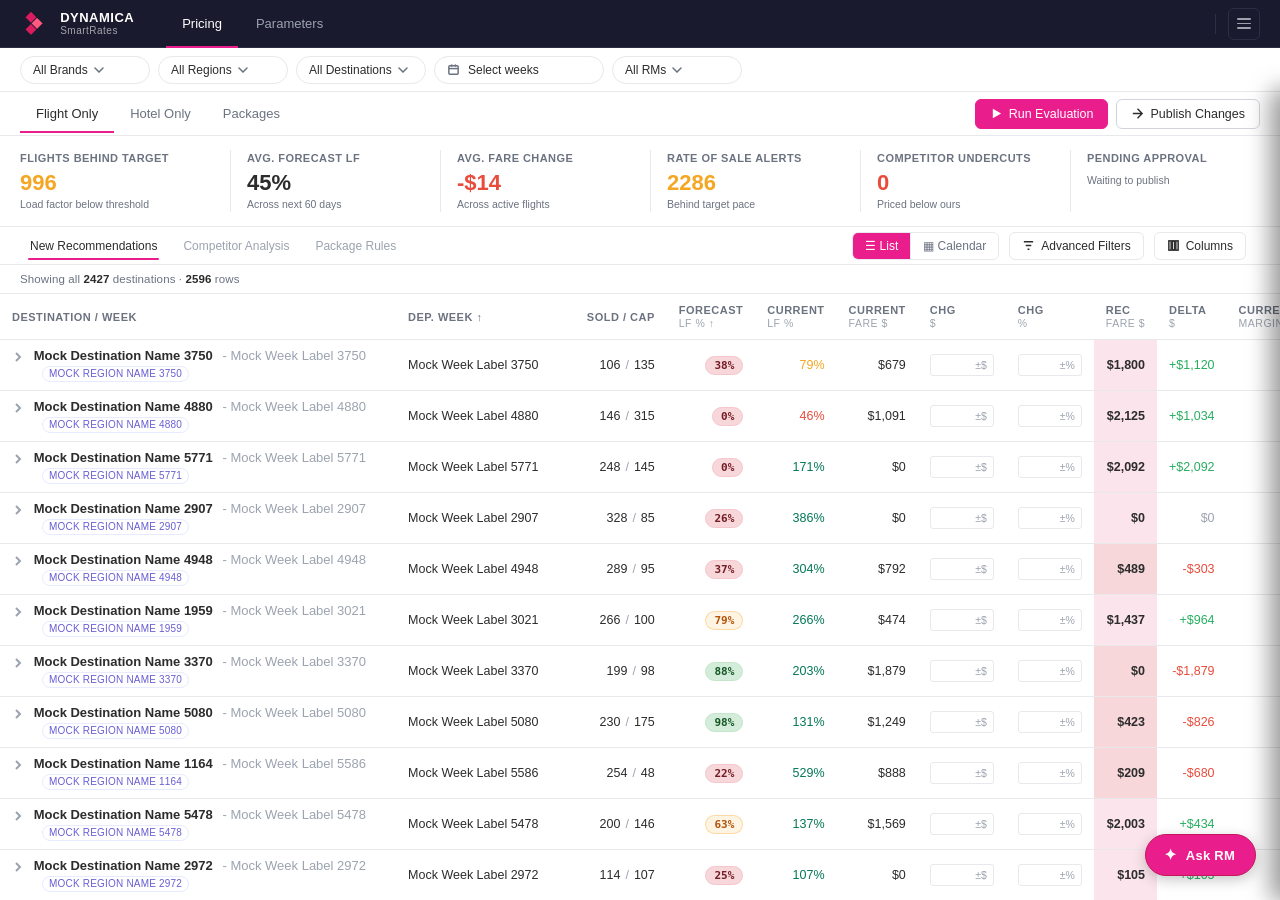
==== data/flight.html @ cb98ae43 "Update frontend data loading with mock pricing exports" ====
<!DOCTYPE html>
<html lang="en">
<head>
  <meta charset="UTF-8" />
  <meta name="viewport" content="width=device-width, initial-scale=1.0" />
  <title>Flight Only — Sunwing RMS</title>
  <link rel="stylesheet" href="styles.css" />
  <script src="./vendor/papaparse.min.js"></script>
  <script src="chart.local.js"></script>
  <script src="data.js"></script>
  <script src="filters.js"></script>
  <script src="data-loader.js"></script>
  <style>
    .flight-cat {
      display:inline-block; font-size:10px; font-weight:600;
      padding:2px 7px; border-radius:10px; border:1px solid transparent;
      letter-spacing:.2px; margin-left:6px;
    }
    .flight-cat-own        { background:rgba(233,30,140,0.10); color:#c2185b; border-color:rgba(233,30,140,0.35); }
    .flight-cat-risk       { background:rgba(245,166,35,0.14); color:#b45309; border-color:rgba(245,166,35,0.35); }
    .flight-cat-thirdparty { background:#f3f4f6; color:var(--text-secondary); border-color:var(--border); }

    .ros-cell      { font-family:'JetBrains Mono',monospace; font-size:11.5px; }
    .ros-ahead     { color:#047857; }
    .ros-behind    { color:var(--danger); }

    .dest-extras {
      display:inline-flex; gap:8px; align-items:center; flex-wrap:nowrap;
      font-size:11px; color:var(--text-secondary);
    }
    .dest-extras .dx-label { color:var(--text-muted); }
    .dest-extras .dx-val   { color:var(--text-primary); font-weight:500; }

    /* Compact, outlined region badge on the second line of dest+week rows */
    tr.row-property .row-region {
      margin-top: 3px;
      margin-left: 22px;
      line-height: 1;
    }
    tr.row-property .row-region .region-badge {
      font-size: 10px;
      font-weight: 500;
      padding: 2px 6px;
      background: transparent;
      border-width: 1px;
      border-style: solid;
      letter-spacing: .02em;
      opacity: 0.8;
    }

    /* Compact category abbreviation badges */
    .flight-cat { font-size: 10px; padding: 2px 7px; }

    /* Legend / key bar above the table */
    .legend-bar {
      background: var(--surface);
      border-bottom: 1px solid var(--border);
      padding: 6px 20px;
      font-size: 11px;
      color: var(--text-muted);
      flex-shrink: 0;
      display: flex;
      align-items: center;
      gap: 14px;
      flex-wrap: wrap;
    }
    .legend-bar .legend-item {
      display: inline-flex;
      align-items: center;
      gap: 5px;
    }
    .legend-bar .legend-key {
      display: inline-flex;
      align-items: center;
    }
    .legend-bar .legend-sep { color: var(--border-mid); }
    .legend-bar .ros-up   { color: #047857; font-weight: 600; }
    .legend-bar .ros-down { color: var(--danger); font-weight: 600; }

    /* ── View mode toggle (List / Calendar) ─────────────────── */
    .view-toggle {
      display: inline-flex;
      border: 1px solid var(--border);
      border-radius: 6px;
      overflow: hidden;
      height: 28px;
    }
    .vt-btn {
      background: var(--surface);
      border: none;
      padding: 0 12px;
      font-size: 12px;
      cursor: pointer;
      color: var(--text-secondary);
      font-family: 'Archivo', sans-serif;
      display: inline-flex;
      align-items: center;
      gap: 5px;
    }
    .vt-btn + .vt-btn { border-left: 1px solid var(--border); }
    .vt-btn.vt-active { background: var(--accent); color: #fff; }
    .vt-btn:not(.vt-active):hover { background: #f5f6f8; color: var(--text-primary); }

    /* ── Calendar view ───────────────────────────────────────── */
    .cal-pane { flex: 1; min-height: 0; display: flex; flex-direction: column; }
    .cal-pane.hidden { display: none; }
    .cal-wrap { flex: 1; overflow: auto; background: #fff; }
    table.cal-table {
      border-collapse: separate;
      border-spacing: 0;
      width: max-content;
      min-width: 100%;
      table-layout: fixed;
    }
    table.cal-table thead th {
      position: sticky;
      top: 0;
      background: var(--nav-bg);
      color: #fff;
      font-weight: 600;
      text-align: center;
      padding: 8px 10px;
      height: 48px;
      box-sizing: border-box;
      border-bottom: 1px solid var(--nav-border);
      border-right: 1px solid rgba(255,255,255,0.08);
      z-index: 19;
    }
    table.cal-table thead th.cal-corner {
      left: 0;
      z-index: 21;
      text-align: left;
      padding-left: 16px;
      font-size: 11.5px;
      min-width: 220px;
      width: 220px;
    }
    table.cal-table thead th.cal-wk-hd { min-width: 130px; width: 130px; }
    table.cal-table thead th .cal-wk-lbl { font-size: 12px; font-weight: 600; }
    table.cal-table thead th .cal-wk-sub { font-size: 10px; color: #9ca3af; margin-top: 2px; }

    table.cal-table td.cal-name {
      position: sticky;
      left: 0;
      z-index: 10;
      min-width: 220px;
      width: 220px;
      background: #fff;
      padding: 10px 10px 10px 16px;
      border-bottom: 1px solid var(--border);
      border-right: 1px solid var(--border);
      white-space: nowrap;
      overflow: hidden;
      text-overflow: ellipsis;
      font-size: 12.5px;
    }
    table.cal-table tr.cal-dest td.cal-name {
      background: #fafbfc;
      font-weight: 600;
      font-size: 13px;
    }
    table.cal-table tr.cal-route td.cal-name {
      padding-left: 32px;
      font-weight: 500;
    }
    table.cal-table tr.cal-date td.cal-name {
      padding-left: 56px;
      color: var(--text-secondary);
    }

    table.cal-table td.cal-cell {
      min-width: 130px;
      width: 130px;
      height: 68px;
      text-align: center;
      padding: 8px 6px;
      box-sizing: border-box;
      border-bottom: 1px solid rgba(255,255,255,0.18);
      border-right: 1px solid rgba(255,255,255,0.18);
      color: #fff;
      vertical-align: middle;
      position: relative;
    }
    table.cal-table td.cal-cell.cal-hi   { background: rgba(90, 158, 87, 0.75);  color: #1a1d23; }
    table.cal-table td.cal-cell.cal-mh   { background: rgba(168, 213, 162, 0.75); color: #1a1d23; }
    table.cal-table td.cal-cell.cal-mid  { background: #ffffff; color: #2c2c2c; border: 1px solid #e8e8ed; }
    table.cal-table td.cal-cell.cal-ml   { background: rgba(242, 181, 181, 0.75); color: #1a1d23; }
    table.cal-table td.cal-cell.cal-lo   { background: rgba(224, 92, 92, 0.75);   color: #1a1d23; }
    table.cal-table tbody tr { transition: opacity 0.2s ease; }
    table.cal-table tbody tr.row-dimmed  { opacity: 0.4; }
    table.cal-table tbody tr.row-focused { opacity: 1; }
    table.cal-table td.cal-cell.cal-hi .cal-sec .cal-rec,
    table.cal-table td.cal-cell.cal-mh .cal-sec .cal-rec,
    table.cal-table td.cal-cell.cal-mid .cal-sec .cal-rec,
    table.cal-table td.cal-cell.cal-ml .cal-sec .cal-rec,
    table.cal-table td.cal-cell.cal-lo .cal-sec .cal-rec { color: #e91e8c; }
    table.cal-table td.cal-cell.cal-none {
      background: #f3f4f6;
      color: var(--text-muted);
      border-color: var(--border);
    }
    table.cal-table td.cal-cell .cal-pri { font-size: 18px; font-weight: 700; line-height: 1.15; }
    table.cal-table td.cal-cell .cal-sec { font-size: 11px; margin-top: 3px; opacity: 0.95; }
    table.cal-table td.cal-cell .cal-sec .cal-rec { color: #a5f3fc; font-weight: 500; margin-left: 4px; }
    table.cal-table td.cal-cell .cal-tri { font-size: 10px; margin-top: 2px; opacity: 0.9; }
    table.cal-table td.cal-cell .cal-flags {
      position: absolute;
      top: 3px;
      right: 5px;
      font-size: 10px;
      display: flex;
      gap: 2px;
      line-height: 1;
    }
    table.cal-table td.cal-cell.clickable { cursor: pointer; }
    table.cal-table td.cal-cell.clickable:hover { filter: brightness(1.12); }
    table.cal-table td.cal-cell.cal-none .cal-pri { color: var(--text-muted); font-weight: 500; }

    /* ── Calendar click-to-detail side panel ────────────────── */
    .cdp {
      position: fixed;
      top: 90px;
      right: 0;
      height: calc(100vh - 90px);
      width: 360px;
      background: #fff;
      border-left: 2px solid #e91e8c;
      box-shadow: -8px 0 24px rgba(0,0,0,0.12);
      transform: translateX(100%);
      transition: transform .25s cubic-bezier(0.4, 0, 0.2, 1);
      z-index: 55;
      overflow-y: auto;
      display: flex;
      flex-direction: column;
      font-size: 12.5px;
      color: var(--text-primary);
    }
    .cdp.open { transform: translateX(0); }
    .cdp-header {
      padding: 18px 20px 14px;
      border-bottom: 1px solid var(--border);
      position: sticky;
      top: 0;
      background: #fff;
      z-index: 2;
    }
    .cdp-close {
      position: absolute;
      top: 12px;
      right: 12px;
      background: none;
      border: none;
      cursor: pointer;
      color: #666;
      padding: 4px 8px;
      border-radius: 4px;
      font-size: 18px;
      font-weight: 600;
      line-height: 1;
      flex-shrink: 0;
      z-index: 4;
    }
    .cdp-close:hover { color: var(--text-primary); background: #f3f4f6; }
    .cdp-title { font-size: 14px; font-weight: 600; color: var(--text-primary); }
    .cdp-title .font-mono { font-family: 'JetBrains Mono', monospace; }
    .cdp-sub   { font-size: 11.5px; color: var(--text-secondary); margin-top: 3px; }
    .cdp-meta  { display: flex; align-items: center; gap: 6px; margin-top: 8px; flex-wrap: wrap; }
    .cdp-section {
      padding: 14px 20px;
      border-bottom: 1px solid var(--border);
    }
    .cdp-section:last-of-type { border-bottom: none; }
    .cdp-section-title {
      font-size: 10px;
      font-weight: 600;
      color: var(--text-muted);
      text-transform: uppercase;
      letter-spacing: .06em;
      margin-bottom: 10px;
    }
    .cdp-row {
      display: flex;
      justify-content: space-between;
      align-items: center;
      margin-bottom: 8px;
      font-size: 12.5px;
    }
    .cdp-row:last-child { margin-bottom: 0; }
    .cdp-row .cdp-label { color: var(--text-secondary); }
    .cdp-row .cdp-val   { font-weight: 500; color: var(--text-primary); font-variant-numeric: tabular-nums; }
    .cdp-row .cdp-val.teal { color: #e91e8c; }
    .cdp-row .cdp-big    { font-size: 20px; font-weight: 700; line-height: 1; }

    .cdp-lf-bar { margin-bottom: 8px; position: relative; }
    .cdp-lf-bar .cdp-lf-label {
      display: flex;
      justify-content: space-between;
      font-size: 11px;
      color: var(--text-secondary);
      margin-bottom: 3px;
    }
    .cdp-lf-bar .cdp-lf-track {
      height: 8px;
      background: #f3f4f6;
      border-radius: 4px;
      overflow: visible;
      position: relative;
    }
    .cdp-lf-bar .cdp-lf-fill { height: 100%; border-radius: 4px; }
    .cdp-lf-bar .cdp-lf-target {
      position: absolute;
      top: -3px;
      width: 2px;
      height: 14px;
      background: #111827;
      border-radius: 1px;
    }
    .cdp-lf-fill.cdp-hi  { background: #10b981; }
    .cdp-lf-fill.cdp-mid { background: #f59e0b; }
    .cdp-lf-fill.cdp-lo  { background: #ef4444; }

    .cdp-sparkline {
      width: 100%;
      height: 40px;
      background: #f9fafb;
      border: 1px solid var(--border);
      border-radius: 4px;
      margin-bottom: 10px;
      display: block;
    }

    .cdp-chip-list {
      display: flex;
      flex-direction: column;
      gap: 6px;
      margin-top: 4px;
    }
    .cdp-chip-row {
      display: flex;
      justify-content: space-between;
      align-items: center;
      font-size: 12px;
      padding: 6px 10px;
      background: #fafbfc;
      border: 1px solid var(--border);
      border-radius: 4px;
    }
    .cdp-chip-row .cdp-chip-name { color: var(--text-primary); }

    .cdp-alert {
      display: flex;
      gap: 8px;
      padding: 8px 10px;
      background: #fef3c7;
      border: 1px solid #fde68a;
      border-radius: 4px;
      font-size: 11.5px;
      color: #92400e;
      margin-bottom: 6px;
    }
    .cdp-alert.cdp-alert-locked { background: #fce7f3; border-color: #fbcfe8; color: #9d174d; }

    .cdp-actions {
      padding: 14px 20px 20px;
      border-top: 1px solid var(--border);
      display: flex;
      flex-direction: column;
      gap: 8px;
      background: #fff;
      position: sticky;
      bottom: 0;
    }
    .cdp-btn {
      width: 100%;
      padding: 9px 12px;
      border: 1px solid var(--border);
      background: #fff;
      border-radius: 6px;
      font-family: 'Archivo', sans-serif;
      font-size: 12px;
      font-weight: 500;
      cursor: pointer;
      color: var(--text-primary);
      display: inline-flex;
      align-items: center;
      justify-content: center;
      gap: 6px;
    }
    .cdp-btn:hover { border-color: #e91e8c; color: #e91e8c; }
    .cdp-btn.primary { background: #e91e8c; color: #fff; border-color: #e91e8c; }
    .cdp-btn.primary:hover { background: #c2185b; border-color: #c2185b; color: #fff; }
    .cdp-btn.primary.locked { background: #c4005e; border-color: #c4005e; }

    .cdp-link {
      display: inline-flex;
      font-size: 11.5px;
      color: #e91e8c;
      text-decoration: none;
      margin-top: 6px;
      cursor: pointer;
    }
    .cdp-link:hover { text-decoration: underline; }

    .cdp-confirmation {
      font-size: 11.5px;
      color: #047857;
      background: #d1fae5;
      border: 1px solid #6ee7b7;
      border-radius: 4px;
      padding: 6px 10px;
      margin: 10px 20px 0;
      display: none;
    }
    .cdp-confirmation.shown { display: block; }

    /* ── Package Rules builder ─────────────────────────────── */
    .rules-shell {
      display: flex;
      flex: 1;
      min-height: 0;
      background: var(--body-bg);
    }
    .rules-list-pane {
      width: 380px;
      min-width: 380px;
      background: #fff;
      border-right: 1px solid var(--border);
      display: flex;
      flex-direction: column;
      overflow: hidden;
    }
    .rules-list-head {
      padding: 14px 16px;
      border-bottom: 1px solid var(--border);
      display: flex;
      align-items: center;
      justify-content: space-between;
    }
    .rules-list-title {
      font-size: 13px;
      font-weight: 600;
      color: var(--text-primary);
    }
    .btn-sm { padding: 5px 11px; font-size: 11.5px; }
    .rules-list { flex: 1; overflow-y: auto; padding: 10px 12px; }
    .rule-card {
      background: #fff;
      border: 1px solid var(--border);
      border-radius: 6px;
      padding: 12px 13px;
      margin-bottom: 10px;
      cursor: pointer;
      transition: border-color .15s, box-shadow .15s;
    }
    .rule-card:hover { border-color: #e91e8c; box-shadow: 0 1px 3px rgba(0,0,0,.06); }
    .rule-card.active { border-color: #e91e8c; box-shadow: 0 0 0 2px rgba(233,30,140,.15); }
    .rule-card .rc-top {
      display: flex;
      align-items: center;
      justify-content: space-between;
      margin-bottom: 6px;
    }
    .rule-card .rc-name { font-size: 12.5px; font-weight: 600; color: var(--text-primary); }
    .rule-status {
      font-size: 10px;
      font-weight: 600;
      padding: 2px 8px;
      border-radius: 10px;
      letter-spacing: .3px;
      text-transform: uppercase;
    }
    .rule-status.rs-active   { background: rgba(233,30,140,0.12); color: #c2185b; }
    .rule-status.rs-inactive { background: #f3f4f6; color: var(--text-secondary); }
    .rule-status.rs-draft    { background: rgba(245,166,35,0.14); color: #b45309; }
    .rule-card .rc-meta {
      font-size: 11px;
      color: var(--text-secondary);
      margin-bottom: 4px;
    }
    .rule-card .rc-cond {
      font-size: 11px;
      color: var(--text-primary);
      padding: 4px 7px;
      background: #f9fafb;
      border-radius: 3px;
      margin-top: 4px;
      font-family: 'JetBrains Mono', monospace;
      font-size: 10.5px;
    }
    .rule-card .rc-foot {
      display: flex;
      align-items: center;
      justify-content: space-between;
      margin-top: 8px;
      padding-top: 8px;
      border-top: 1px solid var(--border);
      font-size: 10.5px;
      color: var(--text-muted);
    }
    .rule-card .rc-actions { display: flex; gap: 4px; }
    .rule-card .rc-icon-btn {
      background: none;
      border: none;
      cursor: pointer;
      color: var(--text-muted);
      padding: 2px 4px;
      border-radius: 3px;
      font-size: 12px;
    }
    .rule-card .rc-icon-btn:hover { color: #e91e8c; background: #f3f4f6; }

    .rules-editor-pane {
      flex: 1;
      overflow-y: auto;
      background: var(--body-bg);
      padding: 22px 28px;
    }
    .rules-editor {
      background: #fff;
      border: 1px solid var(--border);
      border-radius: 8px;
      padding: 22px 24px;
      max-width: 720px;
    }
    .re-header {
      display: flex;
      align-items: center;
      justify-content: space-between;
      margin-bottom: 18px;
      padding-bottom: 14px;
      border-bottom: 1px solid var(--border);
    }
    .re-header h3 { margin: 0; font-size: 15px; font-weight: 600; }
    .re-field { margin-bottom: 16px; }
    .re-label {
      display: block;
      font-size: 11px;
      font-weight: 600;
      color: var(--text-secondary);
      text-transform: uppercase;
      letter-spacing: .04em;
      margin-bottom: 6px;
    }
    .re-input,
    .re-select {
      width: 100%;
      padding: 7px 10px;
      border: 1px solid var(--border);
      border-radius: 4px;
      background: #fff;
      font-family: 'Archivo', sans-serif;
      font-size: 12.5px;
      color: var(--text-primary);
      box-sizing: border-box;
    }
    .re-input:focus, .re-select:focus { outline: none; border-color: #e91e8c; }
    .re-cb-grid {
      display: grid;
      grid-template-columns: repeat(3, 1fr);
      gap: 7px;
    }
    .re-cb, .re-radio {
      display: inline-flex;
      align-items: center;
      gap: 6px;
      font-size: 12px;
      color: var(--text-primary);
      cursor: pointer;
    }
    .re-cb input, .re-radio input { cursor: pointer; }
    .re-radio-list { display: flex; flex-direction: column; gap: 6px; }
    .re-logic-toggle { display: inline-flex; gap: 12px; margin-bottom: 8px; }
    .re-cond-row {
      display: grid;
      grid-template-columns: 1.5fr 0.8fr 1fr auto;
      gap: 8px;
      margin-bottom: 7px;
      align-items: center;
    }
    .re-cond-row .re-x {
      background: none;
      border: none;
      cursor: pointer;
      color: var(--text-muted);
      font-size: 16px;
      padding: 0 6px;
    }
    .re-cond-row .re-x:hover { color: var(--danger); }
    .re-add-cond {
      background: none;
      border: 1px dashed var(--border);
      color: var(--text-secondary);
      padding: 6px 12px;
      border-radius: 4px;
      cursor: pointer;
      font-size: 11.5px;
    }
    .re-add-cond:hover { border-color: #e91e8c; color: #e91e8c; }
    .re-action-row {
      display: grid;
      grid-template-columns: 1.5fr 1fr;
      gap: 10px;
    }
    .re-guardrails {
      display: grid;
      grid-template-columns: repeat(3, 1fr);
      gap: 10px;
      margin-top: 10px;
    }
    .re-footer {
      display: flex;
      align-items: center;
      gap: 10px;
      padding-top: 16px;
      border-top: 1px solid var(--border);
      margin-top: 18px;
    }
    .re-footer .spacer { flex: 1; }
    .btn-teal {
      background: #e91e8c;
      color: #fff;
      border: 1px solid #e91e8c;
      padding: 7px 16px;
      border-radius: 4px;
      font-family: 'Archivo', sans-serif;
      font-size: 12px;
      font-weight: 500;
      cursor: pointer;
    }
    .btn-teal:hover { background: #c2185b; }
    .toggle-sw {
      position: relative;
      display: inline-block;
      width: 36px;
      height: 20px;
    }
    .toggle-sw input { display: none; }
    .toggle-sw .sl {
      position: absolute;
      inset: 0;
      background: #cbd5e1;
      border-radius: 20px;
      transition: .2s;
    }
    .toggle-sw .sl::before {
      content: '';
      position: absolute;
      left: 2px;
      top: 2px;
      width: 16px;
      height: 16px;
      background: #fff;
      border-radius: 50%;
      transition: .2s;
    }
    .toggle-sw input:checked + .sl { background: #e91e8c; }
    .toggle-sw input:checked + .sl::before { transform: translateX(16px); }

    /* ── Row-level Ask button + Copilot side panel ───────────── */
    .ask-row-btn {
      display: inline-flex;
      align-items: center;
      gap: 3px;
      padding: 3px 9px;
      border: 1px solid #e91e8c;
      border-radius: 11px;
      background: transparent;
      color: #e91e8c;
      font-family: 'Archivo', sans-serif;
      font-size: 10.5px;
      font-weight: 600;
      cursor: pointer;
      letter-spacing: .02em;
      line-height: 1.4;
    }
    .ask-row-btn:hover {
      background: #e91e8c;
      color: #fff;
    }
    .ask-row-btn .spk { font-size: 11px; }

    .cprp {
      position: fixed;
      top: 90px;
      right: 0;
      height: calc(100vh - 90px);
      width: 360px;
      background: #1e2128;
      color: #e5e7eb;
      border-left: 1px solid #2d313b;
      box-shadow: -8px 0 24px rgba(0,0,0,0.35);
      transform: translateX(100%);
      transition: transform .25s cubic-bezier(.4,0,.2,1);
      z-index: 60;
      display: flex;
      flex-direction: column;
      font-family: 'Archivo', sans-serif;
      font-size: 12.5px;
      overflow-y: auto;
    }
    .cprp.open { transform: translateX(0); }
    .cprp-head {
      padding: 14px 18px 12px;
      border-bottom: 1px solid #2d313b;
      background: #16181d;
      position: sticky;
      top: 0;
      z-index: 3;
    }
    .cprp-head .cprp-dest {
      font-size: 14px;
      font-weight: 700;
      color: #fff;
    }
    .cprp-head .cprp-wk {
      font-size: 11.5px;
      color: #9ca3af;
      margin-top: 2px;
    }
    .cprp-head .cprp-metrics {
      font-size: 11px;
      color: #d1d5db;
      margin-top: 8px;
      line-height: 1.6;
    }
    .cprp-head .cprp-metrics .cprp-sep { color: #4b5563; margin: 0 6px; }
    .cprp-head .cprp-label-bar {
      display: flex;
      align-items: center;
      justify-content: space-between;
      margin-top: 12px;
      padding-top: 10px;
      border-top: 1px solid #2d313b;
    }
    .cprp-head .cprp-label {
      font-size: 11px;
      font-weight: 600;
      color: #e91e8c;
      letter-spacing: .03em;
      display: inline-flex;
      align-items: center;
      gap: 5px;
    }
    .cprp-close {
      position: absolute;
      top: 12px;
      right: 12px;
      z-index: 30;
      background: #2a2e38;
      border: 1px solid #4b5563;
      color: #ffffff;
      cursor: pointer;
      font-size: 20px;
      font-weight: 700;
      line-height: 1;
      width: 30px;
      height: 30px;
      border-radius: 50%;
      display: inline-flex;
      align-items: center;
      justify-content: center;
      padding: 0;
    }
    .cprp-close:hover { color: #fff; background: #e91e8c; border-color: #e91e8c; }

    /* ── General Ask RM floating button + panel ─────────────── */
    .gcp-btn {
      position: fixed;
      bottom: 24px;
      right: 24px;
      z-index: 1000;
      background: #e91e8c;
      color: #fff;
      border: 1px solid #c2185b;
      padding: 11px 20px 11px 18px;
      border-radius: 24px;
      font-family: 'Archivo', sans-serif;
      font-size: 13px;
      font-weight: 600;
      cursor: pointer;
      display: inline-flex;
      align-items: center;
      gap: 8px;
      box-shadow: 0 4px 14px rgba(0,0,0,0.22);
      letter-spacing: .02em;
    }
    .gcp-btn:hover { background: #c2185b; box-shadow: 0 6px 18px rgba(0,0,0,0.28); }
    .gcp-btn .spk {
      display: inline-block;
      font-size: 15px;
      animation: gcpSparkle 2.5s ease-in-out infinite;
    }
    @keyframes gcpSparkle {
      0%, 100% { opacity: 0.85; transform: scale(1); }
      50%      { opacity: 1;    transform: scale(1.15); }
    }
    .gcp {
      position: fixed;
      bottom: 80px;
      right: 24px;
      width: 420px;
      height: 480px;
      max-width: calc(100vw - 40px);
      max-height: calc(100vh - 120px);
      background: #1e2128;
      color: #e5e7eb;
      z-index: 999;
      border-radius: 12px;
      border: 1px solid #2d313b;
      transform: translateY(20px) scale(0.96);
      opacity: 0;
      pointer-events: none;
      transform-origin: bottom right;
      transition: transform .2s cubic-bezier(.4,0,.2,1), opacity .2s, right .25s cubic-bezier(.4,0,.2,1);
      display: flex;
      flex-direction: column;
      box-shadow: 0 12px 40px rgba(0,0,0,.42);
      font-family: 'Archivo', sans-serif;
      overflow: hidden;
    }
    .gcp.open {
      transform: translateY(0) scale(1);
      opacity: 1;
      pointer-events: auto;
    }
    .gcp.row-open { right: 396px; }
    .gcp-head {
      padding: 13px 18px;
      border-bottom: 1px solid #2d313b;
      display: flex;
      align-items: center;
      justify-content: space-between;
      background: #16181d;
      border-top-left-radius: 12px;
      border-top-right-radius: 12px;
    }
    .gcp-head .gcp-title {
      font-size: 13px;
      font-weight: 600;
      color: #fff;
      display: inline-flex;
      align-items: center;
      gap: 8px;
    }
    .gcp-head .gcp-title .spk { color: #e91e8c; font-size: 15px; }
    .gcp-close {
      background: #2a2e38;
      border: 1px solid #4b5563;
      color: #ffffff;
      cursor: pointer;
      font-size: 20px;
      font-weight: 700;
      line-height: 1;
      width: 30px;
      height: 30px;
      border-radius: 50%;
      display: inline-flex;
      align-items: center;
      justify-content: center;
      padding: 0;
      z-index: 30;
    }
    .gcp-close:hover { color: #fff; background: #e91e8c; border-color: #e91e8c; }
    .gcp-chat {
      flex: 1;
      overflow-y: auto;
      padding: 14px 18px;
      display: flex;
      flex-direction: column;
      gap: 10px;
    }
    .gcp-suggest {
      padding: 8px 14px 8px;
      display: flex;
      flex-wrap: wrap;
      gap: 5px;
      border-top: 1px solid #2d313b;
      background: #16181d;
    }
    .gcp-input-wrap {
      padding: 10px 14px 14px;
      background: #16181d;
      display: flex;
      gap: 8px;
      align-items: center;
      border-top: 1px solid #2d313b;
    }
    .cprp-chat {
      flex: 1;
      overflow-y: auto;
      padding: 14px 18px;
      display: flex;
      flex-direction: column;
      gap: 10px;
    }
    .cp-msg {
      max-width: 90%;
      padding: 10px 13px;
      border-radius: 10px;
      font-size: 12px;
      line-height: 1.55;
      white-space: pre-wrap;
    }
    .cp-msg.cp-asst {
      background: #2a2e38;
      color: #e5e7eb;
      border: 1px solid #353a46;
      align-self: flex-start;
      border-top-left-radius: 2px;
    }
    .cp-msg.cp-asst::before {
      content: '✦ ';
      color: #e91e8c;
      font-weight: 700;
      margin-right: 4px;
    }
    .cp-msg.cp-user {
      background: #e91e8c;
      color: #fff;
      align-self: flex-end;
      border-top-right-radius: 2px;
    }
    .cp-typing {
      display: inline-flex;
      gap: 4px;
      padding: 12px 14px;
      background: #2a2e38;
      border: 1px solid #353a46;
      border-radius: 10px;
      border-top-left-radius: 2px;
      align-self: flex-start;
      width: fit-content;
    }
    .cp-typing span {
      width: 6px;
      height: 6px;
      background: #e91e8c;
      border-radius: 50%;
      animation: cpDot 1.2s infinite ease-in-out;
    }
    .cp-typing span:nth-child(2) { animation-delay: .18s; }
    .cp-typing span:nth-child(3) { animation-delay: .36s; }
    @keyframes cpDot {
      0%, 60%, 100% { opacity: .35; transform: scale(0.85); }
      30%           { opacity: 1;   transform: scale(1.1); }
    }
    .cprp-suggest {
      padding: 8px 14px 8px;
      display: flex;
      flex-wrap: wrap;
      gap: 5px;
      border-top: 1px solid #2d313b;
      background: #16181d;
    }
    .cp-pill {
      background: #2a2e38;
      color: #d1d5db;
      border: 1px solid #353a46;
      border-radius: 12px;
      padding: 4px 10px;
      font-size: 10.5px;
      cursor: pointer;
      font-family: inherit;
      white-space: nowrap;
    }
    .cp-pill:hover { background: #e91e8c; border-color: #e91e8c; color: #fff; }
    .cprp-input-wrap {
      padding: 10px 14px 14px;
      background: #16181d;
      display: flex;
      gap: 8px;
      align-items: center;
      border-top: 1px solid #2d313b;
    }
    .cp-input {
      flex: 1;
      background: #0f1116;
      border: 1px solid #353a46;
      color: #fff;
      padding: 8px 13px;
      border-radius: 18px;
      font-family: inherit;
      font-size: 12px;
      outline: none;
    }
    .cp-input:focus { border-color: #e91e8c; }
    .cp-send {
      background: #e91e8c;
      color: #fff;
      border: none;
      width: 32px;
      height: 32px;
      border-radius: 50%;
      display: inline-flex;
      align-items: center;
      justify-content: center;
      cursor: pointer;
      flex-shrink: 0;
    }
    .cp-send:hover { background: #c2185b; }

    /* ── Run Evaluation modal ──────────────────────────────── */
    .re-backdrop {
      position: fixed;
      inset: 0;
      background: rgba(17, 20, 27, 0.55);
      z-index: 200;
      display: none;
      align-items: center;
      justify-content: center;
    }
    .re-backdrop.open { display: flex; }
    .re-modal {
      background: #fff;
      border-radius: 10px;
      width: 520px;
      max-width: calc(100vw - 40px);
      max-height: calc(100vh - 80px);
      display: flex;
      flex-direction: column;
      box-shadow: 0 20px 60px rgba(0,0,0,0.35);
      font-family: 'Inter', sans-serif;
      color: var(--text-primary);
      overflow: hidden;
    }
    .re-modal-head {
      padding: 16px 22px;
      border-bottom: 1px solid var(--border);
      display: flex;
      align-items: center;
      justify-content: space-between;
    }
    .re-modal-head h3 { margin: 0; font-size: 15px; font-weight: 600; }
    .re-modal-close {
      background: none;
      border: none;
      font-size: 20px;
      line-height: 1;
      color: var(--text-muted);
      cursor: pointer;
      padding: 4px 8px;
      border-radius: 4px;
    }
    .re-modal-close:hover { color: var(--text-primary); background: #f3f4f6; }
    .re-modal-body {
      padding: 18px 22px;
      overflow-y: auto;
      flex: 1;
    }
    .re-modal-section { margin-bottom: 18px; }
    .re-modal-section:last-child { margin-bottom: 0; }
    .re-modal-section-title {
      font-size: 10.5px;
      font-weight: 600;
      color: var(--text-muted);
      text-transform: uppercase;
      letter-spacing: .06em;
      margin-bottom: 10px;
    }
    .re-modal-section .re-intro {
      font-size: 12px;
      color: var(--text-secondary);
      margin: 0 0 8px;
    }
    .re-modal-cb {
      display: flex;
      align-items: flex-start;
      gap: 8px;
      font-size: 12.5px;
      color: var(--text-primary);
      cursor: pointer;
      padding: 5px 0;
    }
    .re-modal-cb input { margin-top: 2px; cursor: pointer; }
    .re-destlist, .re-weeklist, .re-catlist {
      display: grid;
      grid-template-columns: repeat(3, 1fr);
      gap: 4px 10px;
      margin-top: 6px;
      padding: 8px 10px;
      background: #f9fafb;
      border: 1px solid var(--border);
      border-radius: 4px;
      max-height: 140px;
      overflow-y: auto;
    }
    .re-destlist label, .re-weeklist label, .re-catlist label {
      font-size: 11.5px;
      display: flex;
      align-items: center;
      gap: 5px;
      cursor: pointer;
    }
    .re-preview {
      background: rgba(233, 30, 140, 0.08);
      border: 1px solid rgba(233, 30, 140, 0.28);
      border-radius: 6px;
      padding: 11px 14px;
      font-size: 12.5px;
      color: #c2185b;
    }
    .re-preview strong { color: #e91e8c; font-weight: 700; }
    .re-modal-foot {
      padding: 14px 22px;
      border-top: 1px solid var(--border);
      display: flex;
      justify-content: flex-end;
      gap: 10px;
      background: #fafbfc;
    }
    .re-btn {
      padding: 8px 18px;
      border-radius: 5px;
      font-family: 'Inter', sans-serif;
      font-size: 12.5px;
      font-weight: 500;
      cursor: pointer;
      border: 1px solid var(--border);
    }
    .re-btn.ghost { background: #fff; color: var(--text-primary); }
    .re-btn.ghost:hover { border-color: #e91e8c; color: #e91e8c; }
    .re-btn.primary { background: #e91e8c; color: #fff; border-color: #e91e8c; }
    .re-btn.primary:hover { background: #c2185b; border-color: #c2185b; }

    /* Toast notification */
    .re-toast {
      position: fixed;
      top: 80px;
      left: 50%;
      transform: translateX(-50%) translateY(-10px);
      background: #16181d;
      color: #e5e7eb;
      border: 1px solid #2d313b;
      border-radius: 8px;
      padding: 11px 18px;
      font-family: 'Inter', sans-serif;
      font-size: 13px;
      font-weight: 500;
      box-shadow: 0 10px 28px rgba(0,0,0,0.28);
      opacity: 0;
      pointer-events: none;
      transition: opacity .25s, transform .25s;
      z-index: 220;
      display: inline-flex;
      align-items: center;
      gap: 10px;
    }
    .re-toast.shown {
      opacity: 1;
      transform: translateX(-50%) translateY(0);
    }
    .re-toast .spinner {
      width: 14px;
      height: 14px;
      border: 2px solid rgba(245, 166, 35, 0.25);
      border-top-color: #f5a623;
      border-radius: 50%;
      animation: reSpin 0.9s linear infinite;
    }
    .re-toast.running { border-color: rgba(245, 166, 35, 0.45); color: #fde9c7; }
    .re-toast.success .spinner { display: none; }
    .re-toast .check { display: none; color: #e91e8c; font-weight: 700; }
    .re-toast.success .check { display: inline; }
    .re-toast.success { border-color: rgba(233, 30, 140, 0.45); color: #ffe1ef; }
    @keyframes reSpin { to { transform: rotate(360deg); } }

    /* ── Pre-publish highlighting + Reject + Auto-changed ──────── */
    tr.row-pending td {
      background: rgba(233, 30, 140, 0.05) !important;
    }
    tr.row-pending.row-unit td {
      background: rgba(233, 30, 140, 0.06) !important;
    }

    .badge-pending {
      display: inline-block;
      font-size: 9px;
      font-weight: 700;
      letter-spacing: .3px;
      padding: 1px 4px;
      border-radius: 9px;
      background: rgba(245, 166, 35, 0.15);
      color: #b45309;
      border: 1px solid rgba(245, 166, 35, 0.45);
      text-transform: uppercase;
      white-space: nowrap;
      line-height: 1.4;
    }
    .badge-rejected {
      display: inline-block;
      font-size: 9px;
      font-weight: 700;
      letter-spacing: .3px;
      padding: 1px 4px;
      border-radius: 9px;
      background: #f3f4f6;
      color: var(--text-secondary);
      border: 1px solid var(--border);
      text-transform: uppercase;
      white-space: nowrap;
      line-height: 1.4;
    }
    .badge-auto {
      display: inline-flex;
      align-items: center;
      gap: 2px;
      font-size: 9px;
      font-weight: 700;
      letter-spacing: .2px;
      padding: 1px 4px;
      border-radius: 9px;
      background: rgba(13, 148, 136, 0.10);
      color: #0d9488;
      border: 1px solid rgba(13, 148, 136, 0.40);
      white-space: nowrap;
      line-height: 1.4;
    }

    /* ── Row-height consistency + Flags cell clipping ─────────── */
    table.data-table tbody tr.row-property,
    table.data-table tbody tr.row-bedtype,
    table.data-table tbody tr.row-date,
    table.data-table tbody tr.row-unit {
      height: 40px;
    }
    table.data-table td.flags-cell {
      white-space: nowrap;
      overflow: hidden;
      max-width: 200px;
    }
    .flags-inline {
      display: inline-flex;
      align-items: center;
      gap: 4px;
      flex-wrap: nowrap;
      white-space: nowrap;
      overflow: hidden;
    }

    .rec-rejected {
      text-decoration: line-through;
      color: var(--text-muted);
      opacity: .7;
    }

    .reject-btn {
      display: inline-flex;
      align-items: center;
      justify-content: center;
      width: 16px;
      height: 16px;
      margin-left: 4px;
      background: #fff;
      border: 1px solid var(--border);
      border-radius: 3px;
      color: var(--text-muted);
      cursor: pointer;
      font-size: 10px;
      line-height: 1;
      padding: 0;
      vertical-align: middle;
      transition: border-color .12s, color .12s, background .12s;
    }
    .reject-btn:hover { border-color: var(--danger); color: var(--danger); background: rgba(224,82,82,0.08); }
    .reject-btn.done  { border-color: var(--text-muted); color: var(--text-muted); cursor: default; background: #f3f4f6; }

    /* Count badge inside the Publish Changes button */
    .publish-count {
      display: inline-flex;
      align-items: center;
      justify-content: center;
      min-width: 16px;
      height: 16px;
      padding: 0 5px;
      margin-left: 6px;
      background: var(--accent);
      color: #fff;
      border-radius: 8px;
      font-size: 10.5px;
      font-weight: 700;
      line-height: 1;
    }

    /* Flight-date aggregate row (3rd tree level — between route and cabin leaf) */
    tr.row-date td { background: #f4f6f9; }
    tr.row-date td:first-child { padding-left: 56px; font-weight: 500; font-size: 12.5px; color: var(--text-primary); }
    tr.row-date td {
      padding-top: 7px;
      padding-bottom: 7px;
      height: 36px;
      vertical-align: middle;
    }
    tr.row-date.clickable:hover td { background: #eef1f6 !important; cursor: pointer; }

    /* Cabin class chip (used in leaf rows to indicate Economy / Business) */
    .class-chip {
      display: inline-block;
      font-size: 10px;
      font-weight: 700;
      letter-spacing: .4px;
      padding: 1px 7px;
      border-radius: 9px;
      border: 1px solid transparent;
      margin-right: 6px;
      text-transform: uppercase;
    }
    .class-chip-eco { background: rgba(13, 148, 136, 0.08); color: #0d9488; border-color: rgba(13, 148, 136, 0.35); }
    .class-chip-biz { background: rgba(90, 48, 168, 0.08);  color: #5a30a8; border-color: rgba(90, 48, 168, 0.35); }

    /* Leaf (cabin class) row — indented one step deeper than date row */
    tr.row-unit td:first-child { padding-left: 80px !important; }

    /* ── Chg $ / Chg % inline adjustment columns ─────────────── */
    td.chg-cell { padding: 4px 8px; }
    .chg-input-wrap {
      position: relative;
      display: inline-flex;
      align-items: center;
      gap: 2px;
    }
    .chg-input {
      width: 64px;
      padding: 3px 6px;
      border: 1px solid var(--border);
      border-radius: 3px;
      font-family: 'JetBrains Mono', monospace;
      font-size: 11.5px;
      text-align: right;
      outline: none;
      background: #fff;
      color: var(--text-primary);
      -moz-appearance: textfield;
    }
    .chg-input::-webkit-outer-spin-button,
    .chg-input::-webkit-inner-spin-button { -webkit-appearance: none; margin: 0; }
    .chg-input:focus { border-color: var(--accent); box-shadow: 0 0 0 2px rgba(232, 0, 125, 0.10); }
    .chg-input::placeholder { color: var(--text-muted); font-weight: 400; font-family: 'Archivo', sans-serif; font-size: 10.5px; }
    td.chg-cell.has-chg { background: rgba(232, 0, 125, 0.08); }
    td.chg-cell.has-chg .chg-input { border-color: rgba(232, 0, 125, 0.40); background: #fff; }
    .chg-input-wrap.chg-pos .chg-input { color: #047857; font-weight: 600; }
    .chg-input-wrap.chg-neg .chg-input { color: var(--danger); font-weight: 600; }
    .chg-clear {
      background: none;
      border: none;
      color: var(--text-muted);
      cursor: pointer;
      padding: 0 3px;
      font-size: 13px;
      line-height: 1;
    }
    .chg-clear:hover { color: var(--danger); }

    /* Effective current fare when there's a pending change */
    .cur-pink { color: var(--accent); font-weight: 600; }

    /* Beds:Seats descriptive label */
    .bs-label {
      display: inline-block;
      font-size: 10.5px;
      font-weight: 600;
      padding: 2px 8px;
      border-radius: 999px;
      white-space: nowrap;
      border: 1px solid transparent;
    }
    .bs-label.bs-under    { background: rgba(245, 166, 35, 0.12); color: #b45309; border-color: rgba(245, 166, 35, 0.35); }
    .bs-label.bs-balanced { background: rgba(16, 185, 129, 0.10); color: #059669; border-color: rgba(16, 185, 129, 0.30); }
    .bs-label.bs-over     { background: rgba(224, 82, 82, 0.10); color: var(--danger); border-color: rgba(224, 82, 82, 0.30); }

    /* Capacity Alert badge */
    .cap-alert-badge {
      display: inline-block;
      font-size: 10px;
      font-weight: 700;
      letter-spacing: .4px;
      padding: 2px 8px;
      border-radius: 999px;
      background: rgba(232, 0, 125, 0.10);
      color: var(--accent);
      border: 1px solid rgba(232, 0, 125, 0.35);
      text-transform: uppercase;
      white-space: nowrap;
    }

    /* Columns visibility popover */
    .columns-popover {
      position: fixed;
      background: #fff;
      border: 1px solid var(--border);
      border-radius: 8px;
      box-shadow: 0 6px 24px rgba(0,0,0,0.14);
      padding: 4px 0;
      min-width: 220px;
      max-height: 420px;
      overflow-y: auto;
      z-index: 1000;
      font-size: 13px;
      color: var(--text-primary);
    }
    .columns-popover[hidden] { display: none; }
    .col-row {
      display: flex;
      align-items: center;
      gap: 8px;
      padding: 6px 14px;
      cursor: pointer;
      user-select: none;
    }
    .col-row:hover { background: #f5f6f8; }
    .col-row.locked { cursor: not-allowed; color: var(--text-muted); }
    .col-row.locked:hover { background: transparent; }
    .col-row input[type="checkbox"] { margin: 0; cursor: inherit; }
    .col-row .col-lock { margin-left: auto; font-size: 11px; opacity: 0.55; }
    .col-popover-footer {
      border-top: 1px solid var(--border);
      margin-top: 4px;
      padding: 6px 14px;
      display: flex;
      justify-content: flex-end;
    }
    .col-popover-footer a {
      color: var(--accent);
      cursor: pointer;
      font-size: 12px;
      font-weight: 500;
    }
    .col-popover-footer a:hover { text-decoration: underline; }
  </style>
</head>
<body>
<div class="analytics-backdrop" id="analyticsBackdrop" onclick="closeExposure()"></div>


<!-- ── Run Evaluation modal + toast ── -->
<div class="re-backdrop" id="reBackdrop">
  <div class="re-modal" role="dialog" aria-labelledby="reModalTitle">
    <div class="re-modal-head">
      <h3 id="reModalTitle">Run Evaluation — Flights</h3>
      <button type="button" class="re-modal-close" onclick="closeRunEvalModal()" aria-label="Close">×</button>
    </div>
    <div class="re-modal-body">
      <div class="re-modal-section">
        <div class="re-modal-section-title">Scope</div>
        <p class="re-intro">Select what to include in this evaluation:</p>
        <label class="re-modal-cb">
          <input type="checkbox" id="reAllDests" checked onchange="onReScopeChange()">
          <span>All destinations</span>
        </label>
        <div id="reDestList" class="re-destlist" style="display:none;"></div>
        <label class="re-modal-cb">
          <input type="checkbox" id="reAllWeeks" checked onchange="onReScopeChange()">
          <span>All departure weeks</span>
        </label>
        <div id="reWeekList" class="re-weeklist" style="display:none;"></div>
        <label class="re-modal-cb">
          <input type="checkbox" id="reAllCats" checked onchange="onReScopeChange()">
          <span>All flight categories</span>
        </label>
        <div id="reCatList" class="re-catlist" style="display:none;"></div>
      </div>
      <div class="re-modal-section">
        <div class="re-modal-section-title">Options</div>
        <label class="re-modal-cb"><input type="checkbox" id="reOptRules" checked> Apply package rules automatically</label>
        <label class="re-modal-cb"><input type="checkbox" id="reOptComp" checked> Include competitor fare adjustments</label>
        <label class="re-modal-cb"><input type="checkbox" id="reOptLF" checked> Apply load factor thresholds</label>
        <label class="re-modal-cb"><input type="checkbox" id="reOptFlag" checked> Flag fare changes above $40 for review</label>
        <label class="re-modal-cb"><input type="checkbox" id="reOptNotify"> Notify RM on completion</label>
      </div>
      <div class="re-modal-section">
        <div class="re-modal-section-title">Preview</div>
        <div class="re-preview" id="rePreview">—</div>
      </div>
    </div>
    <div class="re-modal-foot">
      <button type="button" class="re-btn ghost" onclick="closeRunEvalModal()">Cancel</button>
      <button type="button" class="re-btn primary" onclick="confirmRunEvaluation()">Run Evaluation</button>
    </div>
  </div>
</div>
<div class="re-toast" id="reToast">
  <span class="spinner"></span>
  <span class="check">✓</span>
  <span id="reToastText">Evaluation running…</span>
</div>

<!-- ── Row-level RM Copilot side panel ── -->
<aside class="cprp" id="rowCopilotPanel" aria-hidden="true">
  <button id="rowCopilotCloseBtn" aria-label="Close copilot" style="position:absolute;top:12px;right:12px;z-index:30;background:#2a2e38;border:1px solid #4b5563;color:#ffffff;font-size:20px;font-weight:bold;cursor:pointer;padding:4px 8px;line-height:1;border-radius:50%;width:30px;height:30px;display:inline-flex;align-items:center;justify-content:center;">×</button>
  <div class="cprp-head" id="rowCopilotHead"></div>
  <div class="cprp-chat" id="rowCopilotChat"></div>
  <div class="cprp-suggest" id="rowCopilotSuggest"></div>
  <div class="cprp-input-wrap">
    <input type="text" class="cp-input" id="rowCopilotInput"
           placeholder="Ask a question about this row..."
           onkeydown="if(event.key==='Enter'){rowCopilotSend();}" />
    <button type="button" class="cp-send" onclick="rowCopilotSend()" aria-label="Send">
      <svg width="14" height="14" viewBox="0 0 14 14" fill="none" stroke="currentColor" stroke-width="1.8" stroke-linecap="round" stroke-linejoin="round"><path d="M2 7h10M8 3l4 4-4 4"/></svg>
    </button>
  </div>
</aside>

<!-- ── General Ask RM floating button + panel ── -->
<button type="button" class="gcp-btn" id="gcpBtn" onclick="toggleGeneralCopilot()">
  <span class="spk">✦</span> Ask RM
</button>
<aside class="gcp" id="gcpPanel" aria-hidden="true">
  <div class="gcp-head">
    <div class="gcp-title"><span class="spk">✦</span> RM Copilot</div>
    <button id="gcpCloseBtn" aria-label="Close" style="background:#2a2e38;border:1px solid #4b5563;color:#ffffff;font-size:20px;font-weight:bold;cursor:pointer;padding:4px 8px;line-height:1;border-radius:50%;width:30px;height:30px;display:inline-flex;align-items:center;justify-content:center;">×</button>
  </div>
  <div class="gcp-chat" id="gcpChat"></div>
  <div class="gcp-suggest" id="gcpSuggest"></div>
  <div class="gcp-input-wrap">
    <input type="text" class="cp-input" id="gcpInput"
           placeholder="Ask a question..."
           onkeydown="if(event.key==='Enter'){generalCopilotSend();}" />
    <button type="button" class="cp-send" onclick="generalCopilotSend()" aria-label="Send">
      <svg width="14" height="14" viewBox="0 0 14 14" fill="none" stroke="currentColor" stroke-width="1.8" stroke-linecap="round" stroke-linejoin="round"><path d="M2 7h10M8 3l4 4-4 4"/></svg>
    </button>
  </div>
</aside>

<div class="app">

  <!-- ── Top Nav ── -->
  <nav class="topnav">
    <a href="pricing.html" class="logo" style="text-decoration:none;">
      <div style="display:flex;align-items:center;gap:12px;">
        <img src="engine_logo (2).png" style="height:28px;width:auto;display:block;" />
        <div style="display:flex;flex-direction:column;line-height:1;gap:2px;">
          <span style="font-family:'Inter',sans-serif;font-size:13px;font-weight:700;letter-spacing:0.5px;color:#ffffff;">DYNAMICA</span>
          <span style="font-family:'Inter',sans-serif;font-size:10px;font-weight:400;letter-spacing:0.5px;color:rgba(255,255,255,0.6);">SmartRates</span>
        </div>
      </div>
    </a>

    <div class="nav-tabs">
      <a href="flight.html"     class="nav-tab active">Pricing</a>
      <a href="parameters.html" class="nav-tab">Parameters</a>
    </div>

    <div class="nav-divider"></div>

    <div style="position:relative;">
      <button class="nav-menu-btn" id="menuBtn" onclick="toggleMenu()">
        <span></span><span></span><span></span>
      </button>
      <div class="nav-dropdown" id="navDropdown">
        <a href="#">Settings</a>
        <a href="#">Reports</a>
      </div>
    </div>
  </nav>

  <!-- ── Filter Bar ── -->
  <div class="filter-bar" id="filterBar">
    <div class="ms-wrap" id="fBrand">
      <button class="ms-trigger" onclick="toggleFilter('fBrand')">
        <span>All Brands</span>
        <svg width="10" height="6" viewBox="0 0 10 6" fill="none"><path d="M1 1l4 4 4-4" stroke="#6b7280" stroke-width="1.5" stroke-linecap="round"/></svg>
      </button>
      <div class="ms-dropdown"><div class="ms-options"></div></div>
    </div>
    <div class="ms-wrap" id="fRegion">
      <button class="ms-trigger" onclick="toggleFilter('fRegion')">
        <span>All Regions</span>
        <svg width="10" height="6" viewBox="0 0 10 6" fill="none"><path d="M1 1l4 4 4-4" stroke="#6b7280" stroke-width="1.5" stroke-linecap="round"/></svg>
      </button>
      <div class="ms-dropdown"><div class="ms-options"></div></div>
    </div>
    <div class="ms-wrap" id="fDestination">
      <button class="ms-trigger" onclick="toggleFilter('fDestination')">
        <span>All Destinations</span>
        <svg width="10" height="6" viewBox="0 0 10 6" fill="none"><path d="M1 1l4 4 4-4" stroke="#6b7280" stroke-width="1.5" stroke-linecap="round"/></svg>
      </button>
      <div class="ms-dropdown"><div class="ms-options"></div></div>
    </div>
    <div class="ms-wrap" id="fDates">
      <button class="date-pill" onclick="toggleFilter('fDates')">
        <svg class="cal" width="13" height="13" viewBox="0 0 14 14" fill="none" stroke="currentColor" stroke-width="1.6">
          <rect x="2" y="3" width="10" height="9" rx="1"/>
          <line x1="2" y1="6" x2="12" y2="6"/>
          <line x1="5" y1="1.5" x2="5" y2="4"/>
          <line x1="9" y1="1.5" x2="9" y2="4"/>
        </svg>
        <span class="date-range-text" id="fDatesLabel">15 Jan<span class="date-sep">–</span>28 Feb</span>
      </button>
      <div class="date-pill-popover"></div>
    </div>
    <div class="ms-wrap" id="fRM">
      <button class="ms-trigger" onclick="toggleFilter('fRM')">
        <span>All RMs</span>
        <svg width="10" height="6" viewBox="0 0 10 6" fill="none"><path d="M1 1l4 4 4-4" stroke="#6b7280" stroke-width="1.5" stroke-linecap="round"/></svg>
      </button>
      <div class="ms-dropdown"><div class="ms-options"></div></div>
    </div>
  </div>

  <!-- ── Sub-tab Bar ── -->
  <div class="subtab-bar">
    <a href="flight.html"  class="subtab active">Flight Only</a>
    <a href="hotel.html"   class="subtab">Hotel Only</a>
    <a href="pricing.html" class="subtab">Packages</a>
    <div class="subtab-spacer"></div>
    <button class="btn btn-primary" onclick="runEvaluation()" style="margin-right:8px;">
      <svg width="13" height="13" viewBox="0 0 14 14" fill="none" stroke="currentColor" stroke-width="1.8"><polygon points="3,2 12,7 3,12" fill="currentColor" stroke="none"/></svg>
      Run Evaluation
    </button>
    <button id="publishBtn" class="btn btn-ghost" onclick="publishChanges()">
      <svg width="13" height="13" viewBox="0 0 14 14" fill="none" stroke="currentColor" stroke-width="1.5"><path d="M2 7h10M7 2l5 5-5 5"/></svg>
      Publish Changes
    </button>
  </div>

  <!-- ── Metrics Bar (6 KPI cards) ── -->
  <div class="metrics-bar" id="metricsBar">
    <div class="metric-card metric-emphasis">
      <div class="metric-card-label">Flights behind target</div>
      <div class="metric-card-value metric-warn" id="mFlightsBehind">—</div>
      <div class="metric-card-sub">Load factor below threshold</div>
    </div>
    <div class="metric-card">
      <div class="metric-card-label">Avg. forecast LF</div>
      <div class="metric-card-value" id="mAvgForecastLF">—</div>
      <div class="metric-card-sub">Across next 60 days</div>
    </div>
    <div class="metric-card">
      <div class="metric-card-label">Avg. fare change</div>
      <div class="metric-card-value" id="mAvgFareChange">—</div>
      <div class="metric-card-sub">Across active flights</div>
    </div>
    <div class="metric-card metric-emphasis">
      <div class="metric-card-label">Rate of sale alerts</div>
      <div class="metric-card-value metric-warn" id="mROSAlerts">—</div>
      <div class="metric-card-sub">Behind target pace</div>
    </div>
    <div class="metric-card">
      <div class="metric-card-label">Competitor undercuts</div>
      <div class="metric-card-value metric-neg" id="mCompUndercuts">—</div>
      <div class="metric-card-sub">Priced below ours</div>
    </div>
    <div class="metric-card metric-emphasis">
      <div class="metric-card-label">Pending approval</div>
      <div class="metric-card-value" id="mPendingApproval">—</div>
      <div class="metric-card-sub">Waiting to publish</div>
    </div>
  </div>

  <!-- ── Sub-subtab Bar ── -->
  <div class="subsubtab-bar" id="subsubtabBar" style="display:flex;align-items:center;">
    <a class="subsubtab active" data-view="recs"       onclick="switchView('recs')">New Recommendations</a>
    <a class="subsubtab"        data-view="competitor" onclick="switchView('competitor')">Competitor Analysis</a>
    <a class="subsubtab"        data-view="rules"      onclick="switchView('rules')">Package Rules</a>
    <div style="margin-left:auto;display:flex;align-items:center;gap:10px;padding-right:16px;">
      <div class="view-toggle" role="group" aria-label="View mode">
        <button type="button" class="vt-btn vt-active" data-mode="list" onclick="setViewMode('list')">☰ List</button>
        <button type="button" class="vt-btn" data-mode="calendar" onclick="setViewMode('calendar')">▦ Calendar</button>
      </div>
      <button class="adv-trigger-btn" id="advTriggerBtn" type="button" onclick="openAdvDrawer()">
        <svg width="13" height="13" viewBox="0 0 14 14" fill="none" stroke="currentColor" stroke-width="1.6"><path d="M2 3h10M4 7h6M6 11h2"/></svg>
        Advanced Filters
        <span class="adv-trigger-badge" id="advTriggerBadge">0</span>
      </button>
      <button class="adv-trigger-btn" id="columnsBtn" type="button" onclick="toggleColumnsPopover(event)">
        <svg width="13" height="13" viewBox="0 0 14 14" fill="none" stroke="currentColor" stroke-width="1.6"><rect x="2" y="2" width="2.5" height="10"/><rect x="5.75" y="2" width="2.5" height="10"/><rect x="9.5" y="2" width="2.5" height="10"/></svg>
        Columns
      </button>
      <div class="columns-popover" id="columnsPopover" hidden></div>
    </div>
  </div>

  <!-- ── Main ── -->
  <div class="main">

    <!-- New Recommendations view (tree table) -->
    <div class="view" id="viewRecs">
      <div class="row-count-bar" id="rowCountBar"></div>
      <div class="list-pane" id="listPane" style="flex:1;min-height:0;display:flex;flex-direction:column;">
      <div class="table-wrap">
        <table class="data-table" id="recsTable">
          <thead id="recsTableHead"></thead>
          <tbody id="recsTableBody"></tbody>
        </table>
      </div>

      <!-- Slide-up panel: booking curve + fare history -->
      <div class="panels-container" id="panelsContainer">
        <div class="exposure-wrap" id="exposureWrap" style="display:none;">
          <div class="panel-collapse-handle" onclick="toggleExposure()">
            <svg viewBox="0 0 14 14" width="12" height="12" fill="none" stroke="currentColor" stroke-width="2"><polyline points="3,5 7,9 11,5"/></svg>
          </div>
          <div class="exposure-panel" id="exposurePanel">
            <div class="panel-header-bar">
              <span class="exposure-title">Flight Analytics</span>
              <span style="color:#3d4150;margin:0 10px;">|</span>
              <span class="exposure-prop" id="exposurePropName">Select a flight date</span>
              <button onclick="toggleExposure()" title="Close panel" style="background:none;border:none;cursor:pointer;color:#6b7280;display:flex;align-items:center;padding:4px 8px;border-radius:4px;margin-left:auto;" onmouseover="this.style.color='#e5e7eb'" onmouseout="this.style.color='#6b7280'">
                <svg width="14" height="14" viewBox="0 0 14 14" fill="none" stroke="currentColor" stroke-width="1.5"><line x1="3" y1="3" x2="11" y2="11"/><line x1="11" y1="3" x2="3" y2="11"/></svg>
              </button>
            </div>
            <div class="exposure-inner">
              <div class="exposure-charts">
                <div class="chart-box">
                  <div class="chart-label">
                    Booking Curve <span style="font-size:10px;color:#6b7280;">Cumulative % sold · Days to departure</span>
                    <div class="chart-legend">
                      <span class="legend-item"><span class="legend-line" style="background:#e91e8c;"></span>Actual</span>
                      <span class="legend-item"><span class="legend-line" style="background:none;border-top:2px dashed #e5e7eb;height:0;"></span>Target</span>
                      <span class="legend-item"><span class="legend-line" style="background:none;border-top:2px dotted #9ca3af;height:0;"></span>Forecast</span>
                    </div>
                  </div>
                  <div style="position:relative;width:100%;height:220px;">
                    <canvas id="bookingCurveChart"></canvas>
                  </div>
                </div>
                <div class="chart-box">
                  <div class="chart-label">
                    Fare History <span style="font-size:10px;color:#6b7280;">CAD $ · Days to departure</span>
                    <div class="chart-legend">
                      <span class="legend-item"><span class="legend-line" style="background:#e91e8c;"></span>Our fare</span>
                      <span class="legend-item"><span class="legend-line" style="background:none;border-top:2px dashed #e5e7eb;height:0;"></span>Comp 1</span>
                      <span class="legend-item"><span class="legend-line" style="background:none;border-top:2px dotted #9ca3af;height:0;"></span>Comp 2</span>
                      <span class="legend-item"><span class="legend-line" style="background:rgba(233,30,140,0.10);border:1px solid rgba(233,30,140,0.30);"></span>Comp corridor</span>
                    </div>
                  </div>
                  <div style="position:relative;width:100%;height:220px;">
                    <canvas id="fareHistoryChart"></canvas>
                  </div>
                </div>
              </div>
            </div>
          </div>
        </div>
      </div>
      </div><!-- /#listPane -->

      <!-- Calendar pane (heatmap) -->
      <div class="cal-pane hidden" id="calPane">
        <div class="cal-wrap">
          <table class="cal-table">
            <thead id="calHead"></thead>
            <tbody id="calBody"></tbody>
          </table>
        </div>
      </div>
    </div>

    <!-- Competitor Analysis view (flat table) -->
    <div class="view hidden" id="viewCompetitor">
      <div class="table-wrap">
        <table class="data-table" id="competitorTable">
          <thead>
            <tr>
              <th>Destination</th>
              <th>Flight Date</th>
              <th>Our Flight</th>
              <th style="text-align:right;">Our Fare</th>
              <th>Comp 1 Name</th>
              <th style="text-align:right;">Comp 1 Fare</th>
              <th>Comp 2 Name</th>
              <th style="text-align:right;">Comp 2 Fare</th>
              <th style="text-align:right;">Cheapest Comp</th>
              <th style="text-align:right;">Our Delta $</th>
              <th style="text-align:right;">Our Delta %</th>
              <th>Last Updated</th>
            </tr>
          </thead>
          <tbody id="competitorTableBody"></tbody>
        </table>
      </div>
    </div>

    <!-- Package Rules view -->
    <div class="view hidden" id="viewRules">
      <div class="rules-shell">
        <div class="rules-list-pane">
          <div class="rules-list-head">
            <div class="rules-list-title">Package Rules</div>
            <button class="btn btn-primary btn-sm" onclick="newPackageRule()">+ New Rule</button>
          </div>
          <div class="rules-list" id="rulesList"></div>
        </div>
        <div class="rules-editor-pane" id="rulesEditorPane">
          <div class="rules-editor-empty" id="rulesEditorEmpty">
            <div style="font-size:13px;color:var(--text-muted);text-align:center;padding:60px 20px;">
              Select a rule to edit or click <strong>+ New Rule</strong> to create one.
            </div>
          </div>
          <div class="rules-editor" id="rulesEditor" style="display:none;"></div>
        </div>
      </div>
    </div>

  </div><!-- /.main -->

  <!-- ── Calendar click-to-detail side panel ── -->
  <aside class="cdp" id="calDetailPanel" aria-hidden="true">
    <button type="button" class="cdp-close panel-close-btn" id="cdpCloseBtn" aria-label="Close">×</button>
    <div id="cdpContent"></div>
  </aside>

  <!-- ── Advanced Filters Drawer ── -->
  <div class="adv-backdrop" id="advBackdrop" onclick="closeAdvDrawer()"></div>
  <aside class="adv-drawer" id="advDrawer" aria-hidden="true">
    <div class="adv-drawer-header">
      <div style="display:flex;align-items:center;">
        <span class="adv-drawer-title">Advanced Filters — Flights</span>
        <a href="#" class="adv-clear-link" onclick="event.preventDefault();clearAdvFilters()">Clear All</a>
      </div>
      <button class="adv-close" onclick="closeAdvDrawer()" type="button" aria-label="Close">
        <svg viewBox="0 0 16 16" fill="none" stroke="currentColor" stroke-width="1.6"><line x1="3" y1="3" x2="13" y2="13"/><line x1="13" y1="3" x2="3" y2="13"/></svg>
      </button>
    </div>

    <div class="adv-section">
      <div class="adv-section-title">Alerts</div>
      <label class="adv-cb"><input type="checkbox" data-af="alertROS"> Flights with rate of sale alerts</label>
      <label class="adv-cb"><input type="checkbox" data-af="alertCompCheaper"> Flights where competitor is cheaper</label>
      <label class="adv-cb"><input type="checkbox" data-af="alertLocked"> Flights with locked prices</label>
      <label class="adv-cb"><input type="checkbox" data-af="alertNotes"> Flights with active notes</label>
      <label class="adv-cb"><input type="checkbox" data-af="alertBehindLF"> Flights behind LF target only</label>
    </div>

    <div class="adv-section">
      <div class="adv-section-title">Flight Category</div>
      <div class="adv-cb-grid">
        <label class="adv-cb"><input type="checkbox" data-af-cat="Own Flight"> Own Flight</label>
        <label class="adv-cb"><input type="checkbox" data-af-cat="Risk Block"> Risk Block</label>
        <label class="adv-cb"><input type="checkbox" data-af-cat="3rd Party"> 3rd Party</label>
      </div>
    </div>

    <div class="adv-section">
      <div class="adv-section-title">Load Factor</div>
      <div class="adv-range-row">
        <div class="adv-range-label">Current LF % <span class="adv-range-vals"><span class="dr-min-val">0</span>% — <span class="dr-max-val">100</span>%</span></div>
        <div class="dr-wrap" data-af="currentLF">
          <div class="dr-track"></div><div class="dr-fill"></div>
          <input type="range" class="dr-min" min="0" max="100" value="0">
          <input type="range" class="dr-max" min="0" max="100" value="100">
        </div>
      </div>
      <div class="adv-range-row">
        <div class="adv-range-label">Forecast LF % <span class="adv-range-vals"><span class="dr-min-val">0</span>% — <span class="dr-max-val">100</span>%</span></div>
        <div class="dr-wrap" data-af="forecastLF">
          <div class="dr-track"></div><div class="dr-fill"></div>
          <input type="range" class="dr-min" min="0" max="100" value="0">
          <input type="range" class="dr-max" min="0" max="100" value="100">
        </div>
      </div>
      <div class="adv-range-row">
        <div class="adv-range-label">Target LF % <span class="adv-range-vals"><span class="dr-min-val">0</span>% — <span class="dr-max-val">100</span>%</span></div>
        <div class="dr-wrap" data-af="targetLF">
          <div class="dr-track"></div><div class="dr-fill"></div>
          <input type="range" class="dr-min" min="0" max="100" value="0">
          <input type="range" class="dr-max" min="0" max="100" value="100">
        </div>
      </div>
    </div>

    <div class="adv-section">
      <div class="adv-section-title">Fares &amp; Margin</div>
      <div class="adv-range-row">
        <div class="adv-range-label">Current Fare $ <span class="adv-range-vals">$<span class="dr-min-val">0</span> — $<span class="dr-max-val">1000</span></span></div>
        <div class="dr-wrap" data-af="currentFare">
          <div class="dr-track"></div><div class="dr-fill"></div>
          <input type="range" class="dr-min" min="0" max="1000" value="0" step="10">
          <input type="range" class="dr-max" min="0" max="1000" value="1000" step="10">
        </div>
      </div>
      <div class="adv-range-row">
        <div class="adv-range-label">Current Margin $ <span class="adv-range-vals">$<span class="dr-min-val">0</span> — $<span class="dr-max-val">300</span></span></div>
        <div class="dr-wrap" data-af="currentMargin">
          <div class="dr-track"></div><div class="dr-fill"></div>
          <input type="range" class="dr-min" min="0" max="300" value="0" step="5">
          <input type="range" class="dr-max" min="0" max="300" value="300" step="5">
        </div>
      </div>
      <label class="adv-cb" style="margin-top:8px;"><input type="checkbox" data-af="recDiffers"> Show only rows where Rec Fare differs from Current Fare</label>
    </div>

    <div class="adv-section">
      <div class="adv-section-title">Capacity &amp; Sales</div>
      <div class="adv-range-row">
        <div class="adv-range-label">Capacity (seats) <span class="adv-range-vals"><span class="dr-min-val">0</span> — <span class="dr-max-val">300</span></span></div>
        <div class="dr-wrap" data-af="capacity">
          <div class="dr-track"></div><div class="dr-fill"></div>
          <input type="range" class="dr-min" min="0" max="300" value="0">
          <input type="range" class="dr-max" min="0" max="300" value="300">
        </div>
      </div>
      <label class="adv-cb"><input type="checkbox" data-af="unsoldGt20"> Show only flights with unsold seats &gt; 20%</label>
    </div>

    <div class="adv-section">
      <div class="adv-section-title">Rate of Sale</div>
      <label class="adv-radio"><input type="radio" name="afROS" value="all" checked> All</label>
      <label class="adv-radio"><input type="radio" name="afROS" value="ahead"> Ahead of target only</label>
      <label class="adv-radio"><input type="radio" name="afROS" value="behind"> Behind target only</label>
    </div>

    <div class="adv-section">
      <div class="adv-section-title">Competitor</div>
      <label class="adv-cb"><input type="checkbox" data-af="compCheaper"> Show only flights where comp is cheaper than us</label>
      <div class="adv-range-row" style="margin-top:10px;">
        <div class="adv-range-label">Comp delta $ threshold <span class="adv-range-vals">$<span class="dr-min-val">-100</span> — $<span class="dr-max-val">100</span></span></div>
        <div class="dr-wrap" data-af="compDelta">
          <div class="dr-track"></div><div class="dr-fill"></div>
          <input type="range" class="dr-min" min="-100" max="100" value="-100" step="5">
          <input type="range" class="dr-max" min="-100" max="100" value="100" step="5">
        </div>
      </div>
    </div>

    <div class="adv-section">
      <div class="adv-section-title">Gateway</div>
      <div class="adv-cb-grid">
        <label class="adv-cb"><input type="checkbox" data-af-gw="YYZ"> YYZ</label>
        <label class="adv-cb"><input type="checkbox" data-af-gw="YVR"> YVR</label>
        <label class="adv-cb"><input type="checkbox" data-af-gw="YWG"> YWG</label>
        <label class="adv-cb"><input type="checkbox" data-af-gw="YOW"> YOW</label>
        <label class="adv-cb"><input type="checkbox" data-af-gw="YHZ"> YHZ</label>
        <label class="adv-cb"><input type="checkbox" data-af-gw="YYC"> YYC</label>
      </div>
    </div>

    <div class="adv-footer">
      <button class="btn-apply" type="button" onclick="closeAdvDrawer()">Apply Filters</button>
    </div>
  </aside>

  <!-- ── Notes Modal ── -->
  <div class="modal-backdrop" id="notesModalBackdrop">
    <div class="modal">
      <div class="modal-header">
        <div>
          <div class="modal-title">Flight notes</div>
          <div class="modal-subtitle" id="notesModalSub">—</div>
        </div>
        <button class="modal-close" onclick="closeNotesModal()">
          <svg viewBox="0 0 16 16" fill="none" stroke="currentColor" stroke-width="1.5"><line x1="4" y1="4" x2="12" y2="12"/><line x1="12" y1="4" x2="4" y2="12"/></svg>
        </button>
      </div>
      <div class="modal-body">
        <label style="display:block;font-size:11.5px;font-weight:500;color:var(--text-secondary);margin-bottom:4px;">Note text</label>
        <textarea class="note-textarea" id="notesText" rows="4" placeholder="Add a note for this flight date…" style="margin-bottom:12px;"></textarea>

        <div style="display:flex;gap:12px;">
          <div style="flex:1;">
            <label style="display:block;font-size:11.5px;font-weight:500;color:var(--text-secondary);margin-bottom:4px;">Expiry date</label>
            <input type="date" id="notesExpiry" style="width:100%;padding:8px 12px;border:1px solid var(--border-mid);border-radius:var(--radius);font-family:'Archivo',sans-serif;font-size:13px;outline:none;" />
          </div>
          <div style="flex:1;">
            <label style="display:block;font-size:11.5px;font-weight:500;color:var(--text-secondary);margin-bottom:4px;">Created by</label>
            <input type="text" id="notesCreatedBy" readonly value="Sarah Chen" style="width:100%;padding:8px 12px;border:1px solid var(--border-mid);border-radius:var(--radius);font-family:'Archivo',sans-serif;font-size:13px;background:#f9fafb;color:var(--text-secondary);outline:none;" />
          </div>
        </div>
        <div style="font-size:11px;color:var(--text-muted);margin-top:10px;" id="notesCreatedAt">Created: —</div>
      </div>
      <div class="modal-footer">
        <button class="btn btn-ghost" id="notesDeleteBtn" onclick="deleteNote()" style="margin-right:auto;display:none;color:var(--danger);border-color:rgba(224,82,82,0.3);">Delete</button>
        <button class="btn btn-ghost" onclick="closeNotesModal()">Cancel</button>
        <button class="btn btn-primary" onclick="saveNote()">Save</button>
      </div>
    </div>
  </div>

</div><!-- /.app -->

<script>
// ── State ──────────────────────────────────────────────────
// Tree: (Destination + Week) → Flight Route → Flight Date (leaf)
const expandedDestWeeks = new Set(); // `${dest.id}::${weekIdx}`
const expandedRoutes    = new Set(); // `${dest.id}::${weekIdx}::${route.id}`
const expandedDays      = new Set(); // `${dest.id}::${weekIdx}::${route.id}::${day.id}`
const fareOverrides     = {};        // { leafKey: newFare }   leafKey = `${dayId}::${cls}`
const acceptedRecs      = new Set(); // leafKey — rec fare was accepted
const rejectedRecs      = new Set(); // leafKey — rec fare was rejected
const notes             = {};        // { dayId: { text, expires, createdBy, createdAt } }
let   activeNoteKey     = null;
let   activeDateId      = null;
let   bookingChart      = null;
let   fareChart         = null;
// All top-level rows start collapsed by default.

// ── Header filter state (Brand / Region / Destination / Dates / RM) ──
let headerFilters = { brand: [], region: [], destination: [], rm: [], dates: null };

function passesHeaderFilters(dest) {
  const hf = headerFilters;
  if (hf.brand.length       && !hf.brand.includes(dest.brand)) return false;
  if (hf.region.length      && !hf.region.includes(dest.region)) return false;
  if (hf.destination.length && !hf.destination.includes(dest.name)) return false;
  if (hf.rm.length          && !hf.rm.includes(dest.revenueManager)) return false;
  return true;
}
function passesHeaderDate(date) {
  const hf = headerFilters;
  if (!hf.dates || !hf.dates.start) return true;
  if (!date) return true;
  if (date.weekStart) return weekOverlapsSelectedRange(date.weekStart, hf.dates);
  if (!date.departureDate) return true;
  const d = parseAppDate(date.departureDate);
  if (!d) return true;
  d.setHours(0, 0, 0, 0);
  const lo = new Date(hf.dates.start);
  lo.setHours(0, 0, 0, 0);
  const hi = endOfSelectedWeek(hf.dates.end || hf.dates.start);
  return d.getTime() >= lo.getTime() && d.getTime() <= hi.getTime();
}
function headerFiltersActive() {
  const hf = headerFilters;
  return hf.brand.length > 0 || hf.region.length > 0 || hf.destination.length > 0
      || hf.rm.length > 0 || (hf.dates && hf.dates.start);
}

// ── Advanced filter state ──────────────────────────────────
const advFilters = {
  alertROS:         false,
  alertCompCheaper: false,
  alertLocked:      false,
  alertNotes:       false,
  alertBehindLF:    false,
  categories:       new Set(),  // 'Own Flight' | 'Risk Block' | '3rd Party'
  currentLF:        { min: 0, max: 100 },
  forecastLF:       { min: 0, max: 100 },
  targetLF:         { min: 0, max: 100 },
  currentFare:      { min: 0, max: 1000 },
  currentMargin:    { min: 0, max: 300 },
  recDiffers:       false,
  capacity:         { min: 0, max: 300 },
  unsoldGt20:       false,
  ros:              'all',  // 'all' | 'ahead' | 'behind'
  compCheaper:      false,
  compDelta:        { min: -100, max: 100 },
  gateways:         new Set(),
};
const advRangeCtl = {};

// Build a map for hotel occupancy lookup by dest.id (used for awareness on dest row)
const HOTEL_BY_DEST = {};
(typeof HOTEL_DATA !== 'undefined' ? HOTEL_DATA : []).forEach(h => { HOTEL_BY_DEST[h.id] = h; });

// ── Formatting helpers ─────────────────────────────────────
function fmt$(n) {
  if (n == null || isNaN(n)) return '—';
  const r = Math.round(n);
  return (r < 0 ? '-$' : '$') + Math.abs(r).toLocaleString('en-CA');
}
function fmtSignedDollar(n) {
  if (n == null || isNaN(n)) return '—';
  const r = Math.round(n);
  if (r === 0) return '$0';
  return (r > 0 ? '+' : '') + fmt$(r);
}
function fmtPct(n) {
  if (n == null || isNaN(n)) return '—';
  return Math.round(n * 100) + '%';
}
function regionBadge(region) {
  const cls = 'region-' + region.toLowerCase().replace(/[^a-z]/g, '');
  return `<span class="region-badge ${cls}">${region}</span>`;
}
function flightCatBadge(cat) {
  const cls = cat === 'Own Flight' ? 'own' : cat === 'Risk Block' ? 'risk' : 'thirdparty';
  const abbr = cat === 'Own Flight' ? 'OWN' : cat === 'Risk Block' ? 'RSK' : '3RD';
  return `<span class="flight-cat flight-cat-${cls}" title="${cat}">${abbr}</span>`;
}
function lfPill(lf) {
  const pct = Math.round(lf * 100);
  let cls = 'occ-mid';
  if (pct >= 80) cls = 'occ-high';
  else if (pct < 60) cls = 'occ-low';
  return `<span class="occ-pill ${cls}">${pct}%</span>`;
}
function lfText(lf) {
  const pct = Math.round(lf * 100);
  let color;
  if (pct >= 80) color = '#047857';
  else if (pct >= 60) color = 'var(--warn)';
  else color = 'var(--danger)';
  return `<span style="color:${color};font-weight:500;">${pct}%</span>`;
}
function ratioBadge(ratio) {
  if (ratio == null || isNaN(ratio)) return `<span class="text-muted">—</span>`;
  let label, cls;
  if (ratio < 0.85)      { label = 'Under-bedded'; cls = 'bs-under'; }
  else if (ratio > 1.15) { label = 'Over-bedded';  cls = 'bs-over'; }
  else                   { label = 'Balanced';     cls = 'bs-balanced'; }
  return `<span class="bs-label ${cls}" title="Beds:Seats ratio ${ratio.toFixed(2)}">${label}</span>`;
}
// Capacity-alert badge is driven by the real capacity_alert column — only
// rendered when the backing field is genuinely true.
function _capAlertTD(hasAlert) {
  return hasAlert
    ? `<td class="text-center"><span class="cap-alert-badge" title="Capacity alert flagged for this flight">CAPACITY</span></td>`
    : '<td class="text-center text-muted">—</td>';
}
function _dwCapAlertTD(dest, weekIdx) {
  const fire = dest.routes.some(r => {
    const d = r.dates[weekIdx];
    return !!(d && d.capacityAlert);
  });
  return _capAlertTD(fire);
}
function deltaCell(delta) {
  if (!delta) return `<span class="text-muted">$0</span>`;
  const cls = delta > 0 ? 'delta-pos' : 'delta-neg';
  const sign = delta > 0 ? '+' : '';
  return `<span class="${cls}">${sign}${fmt$(delta)}</span>`;
}
function compDeltaCell(ourFare, c1, c2) {
  const cheapest = Math.min(c1, c2);
  const d = ourFare - cheapest;
  if (d === 0) return `<span class="text-muted">$0</span>`;
  // Green when we're cheaper (d < 0), red when competitor is cheaper (d > 0)
  const cls = d < 0 ? 'delta-pos' : 'delta-neg';
  const sign = d > 0 ? '+' : '';
  return `<span class="${cls}">${sign}${fmt$(d)}</span>`;
}
function chevron(open) {
  return `<svg viewBox="0 0 12 12" width="10" height="10" fill="none" stroke="currentColor" stroke-width="2" style="transform:${open ? 'rotate(90deg)' : 'none'};transition:transform .15s;"><polyline points="4,2 8,6 4,10"/></svg>`;
}
function statusBadge(status) {
  const key = status.toLowerCase();
  return `<span class="status-badge status-${key}">${status}</span>`;
}
// ── Missing-data handling ──────────────────────────────────
// Render genuinely-missing values as blank (not "—"/0) so data gaps stay visible.
function fmtValue(v) {
  if (v === null || v === undefined || v === 'NULL') return '';
  if (typeof v === 'number' && isNaN(v)) return '';
  return v;
}
// Money formatter that blanks (rather than "—") when the value is missing.
function fmtMoneyBlank(v) {
  if (v === null || v === undefined || v === '' || (typeof v === 'number' && isNaN(v))) return '';
  return fmt$(v);
}
// No simulated history — show an honest empty state in a chart/canvas box.
function showNoHistory(canvasId, msg) {
  const canvas = document.getElementById(canvasId);
  if (!canvas) return;
  const box = canvas.parentElement;
  if (!box) return;
  canvas.style.display = 'none';
  let el = box.querySelector('.no-data-msg');
  if (!el) {
    el = document.createElement('div');
    el.className = 'no-data-msg';
    el.style.cssText = 'display:flex;align-items:center;justify-content:center;text-align:center;'
      + 'min-height:120px;height:100%;color:var(--text-muted,#9ca3af);font-size:13px;padding:16px;';
    box.appendChild(el);
  }
  el.textContent = msg || 'No booking history data available';
  el.style.display = 'flex';
}
function showChartCanvas(canvasId) {
  const canvas = document.getElementById(canvasId);
  if (!canvas) return;
  const box = canvas.parentElement;
  canvas.style.display = 'block';
  if (!box) return;
  const el = box.querySelector('.no-data-msg');
  if (el) el.style.display = 'none';
}
function getEffectiveFare(date) {
  return fareOverrides[date.id] != null ? fareOverrides[date.id] : date.currentFare;
}
function shortDate(s) {
  // Input "Apr 27, 2026" → "Mon 27 Apr"
  if (!s) return s;
  const d = new Date(s);
  if (isNaN(d)) return s;
  const dows = ['Sun','Mon','Tue','Wed','Thu','Fri','Sat'];
  const mons = ['Jan','Feb','Mar','Apr','May','Jun','Jul','Aug','Sep','Oct','Nov','Dec'];
  return `${dows[d.getDay()]} ${d.getDate()} ${mons[d.getMonth()]}`;
}
function shortMMDD(s) {
  // Input "Apr 27, 2026" → "04/27"
  if (!s) return '';
  const d = new Date(s);
  if (isNaN(d)) return '';
  return String(d.getMonth() + 1).padStart(2, '0') + '/' + String(d.getDate()).padStart(2, '0');
}

// ── Aggregations ───────────────────────────────────────────
function parseAppDate(s) {
  if (!s) return null;
  const m = String(s).match(/^(\d{1,2})\/(\d{1,2})\/(\d{2})$/);
  if (m) return new Date(2000 + Number(m[3]), Number(m[1]) - 1, Number(m[2]));
  const d = new Date(s);
  return isNaN(d) ? null : d;
}
function endOfSelectedWeek(d) {
  const out = new Date(d);
  out.setDate(out.getDate() + 6);
  out.setHours(23, 59, 59, 999);
  return out;
}
function weekOverlapsSelectedRange(weekStart, range) {
  const wkStart = parseAppDate(weekStart);
  if (!wkStart || !range || !range.start) return true;
  wkStart.setHours(0, 0, 0, 0);
  const wkEnd = new Date(wkStart);
  wkEnd.setDate(wkEnd.getDate() + 6);
  wkEnd.setHours(23, 59, 59, 999);
  const rangeStart = new Date(range.start);
  rangeStart.setHours(0, 0, 0, 0);
  const rangeEnd = endOfSelectedWeek(range.end || range.start);
  return wkEnd.getTime() >= rangeStart.getTime() && wkStart.getTime() <= rangeEnd.getTime();
}
function shortMMDDYY(s) {
  const d = parseAppDate(s);
  if (!d) return shortMMDD(s);
  return `${String(d.getMonth() + 1).padStart(2, '0')}/${String(d.getDate()).padStart(2, '0')}/${String(d.getFullYear()).slice(-2)}`;
}

function aggDates(dates) {
  if (!dates.length) return null;
  const capacity = dates.reduce((s, x) => s + x.capacity, 0);
  const sold = dates.reduce((s, x) => s + x.sold, 0);
  const lf = capacity ? sold / capacity : 0;
  const fCur = dates.reduce((s, x) => s + getEffectiveFare(x), 0) / dates.length;
  const fRec = dates.reduce((s, x) => s + x.recFare, 0) / dates.length;
  const mCur = dates.reduce((s, x) => s + x.currentMargin, 0) / dates.length;
  const mRec = dates.reduce((s, x) => s + x.recMargin, 0) / dates.length;
  const forecastLF = dates.reduce((s, x) => s + x.forecastLF, 0) / dates.length;
  const targetLF   = dates.reduce((s, x) => s + x.targetLF, 0) / dates.length;
  const hasAlert = dates.some(x => x.rateOfSale < x.rateOfSaleTarget || x.forecastLF < x.targetLF);
  return {
    capacity, sold,
    unsold: capacity - sold,
    lf,
    avgCurrentFare: Math.round(fCur),
    avgRecFare: Math.round(fRec),
    deltaFare: Math.round(fRec - fCur),
    avgCurrentMargin: Math.round(mCur),
    avgRecMargin: Math.round(mRec),
    deltaMargin: Math.round(mRec - mCur),
    forecastLF: Math.round(forecastLF * 100) / 100,
    targetLF: Math.round(targetLF * 100) / 100,
    hasAlert,
  };
}

function bedsSeatsRatio(dates) {
  // Average the flight CSV's own beds_to_seats_ratio over the given flight
  // dates. (Previously divided raw hotel allocation (~7.4k room-nights) by
  // total flight seats (~18k) — different units over different periods, which
  // collapsed to ~0.4 for every destination and mislabeled them all
  // "Under-bedded". The pricing CSV already carries the real per-flight ratio.)
  const ratios = (dates || [])
    .map(d => (d ? d.bedsToSeatsRatio : null))
    .filter(v => Number.isFinite(v));
  if (!ratios.length) return null;
  return ratios.reduce((s, v) => s + v, 0) / ratios.length;
}
function hotelOccForWeek(dest, weekIdx) {
  const h = HOTEL_BY_DEST[dest.id];
  if (!h) return null;
  const vals = [];
  h.hotels.forEach(hh => hh.categories.forEach(c => {
    const w = c.checkInWeeks[weekIdx];
    if (w && w.forecastOcc != null) vals.push(w.forecastOcc);
  }));
  if (!vals.length) return null;
  return vals.reduce((s, v) => s + v, 0) / vals.length;
}

// ── Table head ─────────────────────────────────────────────
let topSortDir = 'asc'; // 'asc' | 'desc' — applies to dest+week row ordering
function toggleTopSort() {
  topSortDir = (topSortDir === 'asc') ? 'desc' : 'asc';
  renderRecsHead();
  renderRecsTable();
}
function renderRecsHead() {
  const thead = document.getElementById('recsTableHead');
  const arrow = topSortDir === 'asc' ? '↑' : '↓';
  thead.innerHTML = `
    <tr>
      <th style="min-width:320px;">Destination / Week</th>
      <th style="width:100px;cursor:pointer;user-select:none;" onclick="toggleTopSort()" title="Sort by departure week">Dep. Week <span class="sort-ind">${arrow}</span></th>
      <th class="text-right" style="width:110px;">Sold / Cap</th>
      <th class="text-right" style="width:85px;cursor:pointer;user-select:none;" onclick="toggleTopSort()" title="Sort by forecast LF">Forecast<span class="th-sub">LF % <span class="sort-ind">${arrow}</span></span></th>
      <th class="text-right" style="width:80px;">Current<span class="th-sub">LF %</span></th>
      <th class="text-right" style="width:90px;">Current<span class="th-sub">Fare $</span></th>
      <th class="text-right" style="width:80px;">Chg<span class="th-sub">$</span></th>
      <th class="text-right" style="width:80px;">Chg<span class="th-sub">%</span></th>
      <th class="text-right" style="width:90px;">Rec<span class="th-sub">Fare $</span></th>
      <th class="text-right" style="width:80px;">Delta<span class="th-sub">$</span></th>
      <th class="text-right" style="width:90px;">Current<span class="th-sub">Margin $</span></th>
      <th class="text-right" style="width:90px;">Rec<span class="th-sub">Margin $</span></th>
      <th class="text-right" style="width:80px;">Margin<span class="th-sub">Δ $</span></th>
      <th class="text-right" style="width:110px;">Beds/Seats</th>
      <th class="text-right" style="width:80px;">Hotel<span class="th-sub">Occ %</span></th>
      <th style="width:80px;">Flags</th>
      <th style="width:90px;">Cap. Alert</th>
      <th style="width:110px;">Actions</th>
    </tr>
  `;
}

// ── Recs tree body ─────────────────────────────────────────
function renderRecsTable() {
  const tbody = document.getElementById('recsTableBody');
  const entries = [];
  let visibleLeaves = 0, totalLeaves = 0;
  const visibleDestSet = new Set();
  const totalDestCount = FLIGHT_DATA.length;

  FLIGHT_DATA.forEach(dest => {
    if (!passesHeaderFilters(dest)) return;

    // Each route shares the same 8 weekly departure dates, indexed 0-7.
    const weekCount = dest.routes[0]?.dates?.length || 0;

    for (let weekIdx = 0; weekIdx < weekCount; weekIdx++) {
      const dwKey = `${dest.id}::${weekIdx}`;
      const dwOpen = expandedDestWeeks.has(dwKey);

      // Header date range filter — check the week's reference date. Use the
      // first route that actually flies this week (routes fly different week
      // sets, so routes[0] is often empty and would skip the filter entirely).
      const refDate = dest.routes.map(r => r.dates[weekIdx]).find(Boolean);
      if (refDate && !passesHeaderDate(refDate)) continue;

      // Determine which routes pass at this week
      const matchingRoutes = dest.routes
        .filter(r => passesRouteLevel(r))
        .map(r => ({ route: r, date: r.dates[weekIdx] }))
        .filter(x => x.date && passesFlightDate(x.date));

      // Tally totals
      dest.routes.forEach(r => { if (r.dates[weekIdx]) totalLeaves++; });
      matchingRoutes.forEach(() => { visibleLeaves++; });

      if (!matchingRoutes.length && advFiltersActive()) continue;

      visibleDestSet.add(dest.id);

      const datesAtWeek = matchingRoutes.length
        ? matchingRoutes.map(x => x.date)
        : dest.routes.map(r => r.dates[weekIdx]).filter(Boolean);
      const dwAgg = aggDates(datesAtWeek);
      if (!dwAgg) continue;
      const refDateStr = datesAtWeek[0]?.departureDate || '';
      const weekDisplay = datesAtWeek[0]?.weekLabel || `Wk ${shortMMDDYY(refDateStr)}`;
      const hOcc       = hotelOccForWeek(dest, weekIdx);
      const ratio      = bedsSeatsRatio(datesAtWeek);

      const entryRows = [];
      const entry = { weekIdx, forecastLF: dwAgg.forecastLF, rows: entryRows };
      entries.push(entry);

      // ── Level 1: Destination + Week row ──
      entryRows.push(`
        <tr class="row-property" onclick="toggleDestWeek('${dwKey}')" style="cursor:pointer;">
          <td>
            <button class="expand-btn ${dwOpen ? 'open' : ''}" onclick="event.stopPropagation();toggleDestWeek('${dwKey}')">${chevron(dwOpen)}</button>
            <span style="font-weight:600;">${dest.name}</span>
            <span style="font-weight:400;color:var(--text-muted);margin-left:6px;">- ${weekDisplay}</span>
            <div class="row-region">${regionBadge(dest.region)}</div>
          </td>
          <td><span style="font-weight:500;">${weekDisplay}</span></td>
          <td class="text-right num">${dwAgg.sold.toLocaleString()}<span style="color:var(--text-muted);margin:0 5px;">/</span>${dwAgg.capacity.toLocaleString()}</td>
          <td class="text-right">${lfPill(dwAgg.forecastLF)}</td>
          <td class="text-right">${lfText(dwAgg.lf)}</td>
          <td class="text-right${Math.abs(_fltScopeAvg('dw', dest.id, weekIdx).avgChange) >= 0.5 ? ' cur-pink' : ''}">${fmt$(dwAgg.avgCurrentFare + _fltScopeAvg('dw', dest.id, weekIdx).avgChange)}</td>
          ${_fltChgCells('dw', dest.id, weekIdx, '', '', '')}
          <td class="text-right highlight-teal${dwAgg.deltaFare < 0 ? ' rec-down' : ''}">${fmt$(dwAgg.avgRecFare)}</td>
          <td class="text-right">${deltaCell(dwAgg.deltaFare)}</td>
          <td class="text-right num">${fmt$(dwAgg.avgCurrentMargin)}</td>
          <td class="text-right num">${fmt$(dwAgg.avgRecMargin)}</td>
          <td class="text-right">${deltaCell(dwAgg.deltaMargin)}</td>
          <td class="text-right">${ratioBadge(ratio)}</td>
          <td class="text-right">${hOcc != null ? lfPill(hOcc) : '<span class="text-muted">—</span>'}</td>
          <td class="flags-cell">${dwAgg.hasAlert ? '<span class="cost-change-flag" title="Alerts in this week">⚠️</span>' : ''}</td>
          ${_dwCapAlertTD(dest, weekIdx)}
          <td>
            <span class="pkg-action-icons" style="display:inline-flex;align-items:center;gap:6px;">
              <button title="Booking curve" onclick="event.stopPropagation();openDestWeekCurve('${dest.id}', ${weekIdx})">
                <svg viewBox="0 0 14 14" fill="none" stroke="currentColor" stroke-width="1.6"><polyline points="2,11 5,7 8,9 12,3"/><line x1="2" y1="12" x2="12" y2="12"/></svg>
              </button>
              <button type="button" class="ask-row-btn" onclick="event.stopPropagation();openRowCopilot('${dest.id}', ${weekIdx})" title="Ask RM Copilot about this row">
                <span class="spk">✦</span> Ask
              </button>
            </span>
          </td>
        </tr>
      `);

      if (!dwOpen) continue;

      // ── Level 2: Flight Route rows (within this dest+week) — filtered ──
      const routeIterList = matchingRoutes.length
        ? matchingRoutes
        : dest.routes.map(r => ({ route: r, date: r.dates[weekIdx] })).filter(x => x.date);
      routeIterList.forEach(({ route, date }) => {
        const routeKey = `${dest.id}::${weekIdx}::${route.id}`;
        const routeOpen = expandedRoutes.has(routeKey);
        const rAgg = aggDates([date]);
        const rosAheadRoute = date.rateOfSale >= date.rateOfSaleTarget;
        const routeAlert = !rosAheadRoute || date.forecastLF < date.targetLF;

        entryRows.push(`
          <tr class="row-bedtype clickable" onclick="toggleRoute('${routeKey}')" style="cursor:pointer;">
            <td>
              <button class="expand-btn ${routeOpen ? 'open' : ''}" onclick="event.stopPropagation();toggleRoute('${routeKey}')">${chevron(routeOpen)}</button>
              <span class="font-mono" style="font-weight:500;">${route.flightNum}</span>
              <span style="color:var(--text-secondary);margin-left:6px;font-size:11px;">${route.origin} → ${dest.id}</span>
              ${flightCatBadge(route.category)}
            </td>
            <td class="text-muted">—</td>
            <td class="text-right num">${rAgg.sold.toLocaleString()}<span style="color:var(--text-muted);margin:0 5px;">/</span>${rAgg.capacity.toLocaleString()}</td>
            <td class="text-right">${lfPill(rAgg.forecastLF)}</td>
            <td class="text-right">${lfText(rAgg.lf)}</td>
            <td class="text-right${Math.abs(_fltScopeAvg('rt', dest.id, weekIdx, route.id).avgChange) >= 0.5 ? ' cur-pink' : ''}">${fmt$(rAgg.avgCurrentFare + _fltScopeAvg('rt', dest.id, weekIdx, route.id).avgChange)}</td>
            ${_fltChgCells('rt', dest.id, weekIdx, route.id, '', '')}
            <td class="text-right highlight-teal${rAgg.deltaFare < 0 ? ' rec-down' : ''}">${fmt$(rAgg.avgRecFare)}</td>
            <td class="text-right">${deltaCell(rAgg.deltaFare)}</td>
            <td class="text-right num">${fmt$(rAgg.avgCurrentMargin)}</td>
            <td class="text-right num">${fmt$(rAgg.avgRecMargin)}</td>
            <td class="text-right">${deltaCell(rAgg.deltaMargin)}</td>
            <td class="text-muted">—</td>
            <td class="text-muted">—</td>
            <td class="flags-cell">${routeAlert ? '<span class="cost-change-flag" title="Alerts on this route">⚠️</span>' : ''}</td>
            ${_capAlertTD(!!date.capacityAlert)}
            <td></td>
          </tr>
        `);

        if (!routeOpen) return;

        // ── Level 3: Flight Date aggregate rows ──
        const dayList = date.days || [date];
        dayList.forEach(day => {
          const dayKey  = `${routeKey}::${day.id}`;
          const dayOpen = expandedDays.has(dayKey);

          const eco = day.economy;
          const biz = day.business;
          const totalCap  = (eco ? eco.capacity : 0) + (biz ? biz.capacity : 0);
          const totalSold = (eco ? eco.sold     : 0) + (biz ? biz.sold     : 0);
          const blendLF   = totalCap  ? totalSold / totalCap : 0;

          // Revenue-weighted blended fares / margins (falls back to economy when no sales yet)
          const blend = (getEco, getBiz) => {
            const num = (eco ? eco.sold * getEco(eco) : 0) + (biz ? biz.sold * getBiz(biz) : 0);
            return totalSold > 0 ? Math.round(num / totalSold) : Math.round(eco ? getEco(eco) : 0);
          };
          const blendCurrFare   = blend(x => x.currentFare,   x => x.currentFare);
          const blendRecFare    = blend(x => x.recFare,       x => x.recFare);
          const blendCurrMargin = blend(x => x.currentMargin, x => x.currentMargin);
          const blendRecMargin  = blend(x => x.recMargin,     x => x.recMargin);
          const blendForecast = day.forecastLF;
          const blendTarget   = day.targetLF;

          const hasNote    = !!notes[day.id];
          const dayAnyAuto = (eco && eco.autoChanged) || (biz && biz.autoChanged);

          entryRows.push(`
            <tr class="row-date clickable" onclick="toggleDay('${dayKey}')" style="cursor:pointer;">
              <td>
                <button class="expand-btn ${dayOpen ? 'open' : ''}" onclick="event.stopPropagation();toggleDay('${dayKey}')">${chevron(dayOpen)}</button>
                <span>${shortDate(day.departureDate)}</span>
                <span style="color:var(--text-muted);font-size:10.5px;margin-left:6px;">${day.departureTime}</span>
              </td>
              <td class="text-muted">—</td>
              <td class="text-right num">${totalSold.toLocaleString()}<span style="color:var(--text-muted);margin:0 5px;">/</span>${totalCap.toLocaleString()}</td>
              <td class="text-right">${lfPill(blendForecast)}</td>
              <td class="text-right">${lfText(blendLF)}</td>
              <td class="text-right${Math.abs(_fltScopeAvg('dt', dest.id, weekIdx, route.id, day.id).avgChange) >= 0.5 ? ' cur-pink' : ''}">${fmt$(blendCurrFare + _fltScopeAvg('dt', dest.id, weekIdx, route.id, day.id).avgChange)}</td>
              ${_fltChgCells('dt', dest.id, weekIdx, route.id, day.id, '')}
              <td class="text-right highlight-teal${(blendRecFare - blendCurrFare) < 0 ? ' rec-down' : ''}">${fmt$(blendRecFare)}</td>
              <td class="text-right">${deltaCell(blendRecFare - blendCurrFare)}</td>
              <td class="text-right num">${fmt$(blendCurrMargin)}</td>
              <td class="text-right num">${fmt$(blendRecMargin)}</td>
              <td class="text-right">${deltaCell(blendRecMargin - blendCurrMargin)}</td>
              <td class="text-muted">—</td>
              <td class="text-muted">—</td>
              <td class="flags-cell">
                <div class="flags-inline">
                  ${day.hasCostChange ? '<span class="cost-change-flag" title="Cost change">⚠️</span>' : ''}
                  ${dayAnyAuto        ? '<span class="badge-auto" title="One or more classes auto-adjusted">⚡ AUTO</span>' : ''}
                </div>
              </td>
              ${_capAlertTD(!!day.capacityAlert)}
              <td>
                <span class="pkg-action-icons">
                  <button title="Booking curve" onclick="event.stopPropagation();openExposure('${day.id}')">
                    <svg viewBox="0 0 14 14" fill="none" stroke="currentColor" stroke-width="1.6"><polyline points="2,11 5,7 8,9 12,3"/><line x1="2" y1="12" x2="12" y2="12"/></svg>
                  </button>
                  <button title="Rules" onclick="event.stopPropagation()">
                    <svg viewBox="0 0 14 14" fill="none" stroke="currentColor" stroke-width="1.6"><circle cx="7" cy="7" r="2"/><path d="M7 1v2M7 11v2M1 7h2M11 7h2M2.5 2.5l1.4 1.4M10.1 10.1l1.4 1.4M2.5 11.5l1.4-1.4M10.1 3.9l1.4-1.4"/></svg>
                  </button>
                  ${day.locked ? '<span class="lock-indicator" title="Price locked" style="display:inline-flex;align-items:center;padding:0 6px;color:var(--accent);"><svg viewBox="0 0 14 14" width="14" height="14" fill="none" stroke="currentColor" stroke-width="1.6"><rect x="3" y="6" width="8" height="6" rx="1"/><path d="M5 6V4a2 2 0 0 1 4 0v2"/></svg></span>' : ''}
                </span>
              </td>
            </tr>
          `);

          if (!dayOpen) return;

          // ── Level 4 (leaves): Economy + Business cabin class rows for this flight date ──
          // Business class shows whenever the flight date carries business data
          // (capacity_biz > 0), regardless of route category.
          const classes = day.business ? ['eco', 'biz'] : ['eco'];
          classes.forEach(cls => {
            const cd = getClassData(day, cls);
            if (!cd) return;
            const leafKey = `${day.id}::${cls}`;
            const className = cls === 'biz' ? 'Business' : 'Economy';
            const chipCls   = cls === 'biz' ? 'class-chip-biz' : 'class-chip-eco';
            const eff     = fareOverrides[leafKey] != null ? fareOverrides[leafKey] : cd.currentFare;
            const dFare   = cd.recFare - eff;
            const lfLeaf  = cd.capacity ? cd.sold / cd.capacity : 0;
            const isRejected = rejectedRecs.has(leafKey);
            const isAuto     = !!cd.autoChanged;
            // No persisted pending-publish state (no change-log backing). Accept/reject
            // still update the row in-session, but we don't show a PENDING highlight.
            const rowClass   = 'row-unit';

            entryRows.push(`
              <tr class="${rowClass}">
                <td>
                  <span class="class-chip ${chipCls}">${className}</span>
                  <span style="color:var(--text-muted);font-size:10.5px;">${cd.capacity} seats</span>
                </td>
                <td class="text-muted">—</td>
                <td class="text-right num">${cd.sold}<span style="color:var(--text-muted);margin:0 5px;">/</span>${cd.capacity}</td>
                <td class="text-right">${lfPill(cd.forecastLF)}</td>
                <td class="text-right">${lfText(lfLeaf)}</td>
                <td class="text-right${eff !== cd.currentFare ? ' cur-pink' : ''}">${fmt$(eff)}</td>
                ${_fltChgCells('lf', dest.id, weekIdx, route.id, day.id, cls)}
                <td class="text-right" style="white-space:nowrap;">
                  <span class="rec-margin-cell${isRejected ? ' rec-rejected' : ''}" onclick="event.stopPropagation();${isRejected ? '' : `acceptRec('${leafKey}')`}" title="${isRejected ? 'Rejected' : 'Click to accept'}">${fmt$(cd.recFare)}</span>
                  ${isRejected ? '' : `<button class="reject-btn" title="Reject recommendation" onclick="event.stopPropagation();rejectRec('${leafKey}')">✕</button>`}
                </td>
                <td class="text-right">${deltaCell(dFare)}</td>
                <td class="text-right num">${fmt$(cd.currentMargin)}</td>
                <td class="text-right num">${fmt$(cd.recMargin)}</td>
                <td class="text-right">${deltaCell(cd.recMargin - cd.currentMargin)}</td>
                <td class="text-muted">—</td>
                <td class="text-muted">—</td>
                <td class="flags-cell">
                  <div class="flags-inline">
                    ${isAuto     ? `<span class="badge-auto" title="${cd.autoChangedRule || 'Auto-adjusted by rules engine'}">⚡ AUTO</span>` : ''}
                    ${isRejected ? '<span class="badge-rejected" title="Recommendation rejected">REJECTED</span>' : ''}
                  </div>
                </td>
                ${_capAlertTD(!!day.capacityAlert)}
                <td>
                  <span class="pkg-action-icons">
                    ${day.locked ? '<span class="lock-indicator" title="Price locked" style="display:inline-flex;align-items:center;padding:0 6px;color:var(--accent);"><svg viewBox="0 0 14 14" width="14" height="14" fill="none" stroke="currentColor" stroke-width="1.6"><rect x="3" y="6" width="8" height="6" rx="1"/><path d="M5 6V4a2 2 0 0 1 4 0v2"/></svg></span>' : ''}
                  </span>
                </td>
              </tr>
            `);
          });
        });
      });
    }
  });

  // Sort top-level dest+week entries: primary week, secondary forecast LF
  const mul = topSortDir === 'asc' ? 1 : -1;
  entries.sort((a, b) => {
    if (a.weekIdx !== b.weekIdx) return (a.weekIdx - b.weekIdx) * mul;
    return (a.forecastLF - b.forecastLF) * mul;
  });

  const allRows = entries.flatMap(e => e.rows);
  if (visibleDestSet.size === 0 && (advFiltersActive() || headerFiltersActive())) {
    allRows.push('<tr><td colspan="18" style="text-align:center;color:var(--text-muted);padding:32px;">No results match current filters</td></tr>');
  }

  tbody.innerHTML = allRows.join('');

  const rcb = document.getElementById('rowCountBar');
  if (rcb) {
    const filterActive = advFiltersActive() || headerFiltersActive();
    if (filterActive) {
      rcb.innerHTML = `Showing <strong>${visibleDestSet.size}</strong> of <strong>${totalDestCount}</strong> destinations · <strong>${visibleLeaves}</strong> of <strong>${totalLeaves}</strong> rows`;
    } else {
      rcb.innerHTML = `Showing all <strong>${totalDestCount}</strong> destinations · <strong>${totalLeaves}</strong> rows`;
    }
  }

  // Keep the calendar in sync when it is the active view.
  if (typeof viewMode !== 'undefined' && viewMode === 'calendar') renderCalendar();
}

// ── Competitor Analysis flat table ─────────────────────────
function renderCompetitorTable() {
  const tbody = document.getElementById('competitorTableBody');
  const rows = window.__flightRows;
  // Real-data path: the CSV carries per-flight competitor fares.
  if (rows && rows.length) {
    const numOf = (v) => { const x = parseFloat(v); return isNaN(x) ? null : x; };
    tbody.innerHTML = rows.map(r => {
      const ourFare = numOf(r.current_fare_eco);
      const delta = numOf(r.comp_delta);
      const deltaPct = (ourFare && delta !== null) ? Math.round((delta / ourFare) * 1000) / 10 : null;
      const deltaCls = delta == null || delta === 0 ? 'text-muted' : (delta < 0 ? 'delta-pos' : 'delta-neg');
      const sign = delta > 0 ? '+' : '';
      return `
      <tr class="row-flat">
        <td>${fmtValue(r.destination_name)}</td>
        <td class="font-mono" style="font-size:11.5px;">${fmtValue(r.departure_date)}</td>
        <td class="font-mono">${fmtValue(r.flight_num)}</td>
        <td class="text-right num">${fmtMoneyBlank(ourFare)}</td>
        <td>${fmtValue(r.comp1_name)}</td>
        <td class="text-right num">${fmtMoneyBlank(r.comp1_fare)}</td>
        <td>${fmtValue(r.comp2_name)}</td>
        <td class="text-right num">${fmtMoneyBlank(r.comp2_fare)}</td>
        <td class="text-right num">${fmtMoneyBlank(r.cheapest_comp_fare)}</td>
        <td class="text-right ${deltaCls}">${delta == null ? '' : sign + fmt$(delta)}</td>
        <td class="text-right ${deltaCls}">${deltaPct == null ? '' : (deltaPct > 0 ? '+' : '') + deltaPct + '%'}</td>
        <td class="font-mono" style="font-size:11.5px;">${fmtValue(r.last_modified_at)}</td>
      </tr>
    `;
    }).join('');
    return;
  }

  // Fallback path (data.js generated data).
  tbody.innerHTML = COMPETITOR_FLIGHT_DATA.map(c => {
    const deltaPos = c.ourDelta < 0;
    const deltaCls = c.ourDelta === 0 ? 'text-muted' : (deltaPos ? 'delta-pos' : 'delta-neg');
    const sign = c.ourDelta > 0 ? '+' : '';
    return `
      <tr class="row-flat">
        <td>${c.destination}</td>
        <td class="font-mono" style="font-size:11.5px;">${c.flightDate}</td>
        <td class="font-mono">${c.ourFlight}</td>
        <td class="text-right num">${fmt$(c.ourFare)}</td>
        <td>${c.comp1Name}</td>
        <td class="text-right num">${fmt$(c.comp1Fare)}</td>
        <td>${c.comp2Name}</td>
        <td class="text-right num">${fmt$(c.comp2Fare)}</td>
        <td class="text-right num">${fmt$(c.cheapestComp)}</td>
        <td class="text-right ${deltaCls}">${sign}${fmt$(c.ourDelta)}</td>
        <td class="text-right ${deltaCls}">${sign}${c.ourDeltaPct}%</td>
        <td class="font-mono" style="font-size:11.5px;">${c.lastUpdated}</td>
      </tr>
    `;
  }).join('');
}

// ── Metrics bar ────────────────────────────────────────────
function computeMetrics() {
  const rows = window.__flightRows;
  // Real-data path: compute the KPI bar straight from the loaded CSV rows.
  // Any KPI whose source column is absent returns null → rendered blank.
  if (rows && rows.length) {
    const n = (v) => { const x = parseFloat(v); return isNaN(x) ? 0 : x; };
    const cols = Object.keys(rows[0]);
    const has = (c) => cols.includes(c);
    const flightsBehind = (has('current_lf_pct') && has('target_lf_pct'))
      ? rows.filter(r => n(r.current_lf_pct) < n(r.target_lf_pct)).length : null;
    const avgForecastLF = has('forecast_lf_pct')
      ? rows.reduce((s, r) => s + n(r.forecast_lf_pct), 0) / Math.max(1, rows.length) / 100 : null;
    const avgFareChange = has('fare_delta_eco')
      ? rows.reduce((s, r) => s + n(r.fare_delta_eco), 0) / Math.max(1, rows.length) : null;
    // "Behind target pace" is definitional: rate of sale below 100% of the
    // CSV's target (ros_pct_of_target). No alert-threshold column exists, so we
    // use the real boundary rather than an invented cutoff (was a hardcoded <75).
    const rosAlerts = has('ros_pct_of_target')
      ? rows.filter(r => n(r.ros_pct_of_target) < 100).length : null;
    // comp_delta = our fare − cheapest competitor; >0 means the competitor is
    // priced below us (they undercut us). (Was <0, which counted the opposite.)
    const compUndercuts = has('comp_delta')
      ? rows.filter(r => n(r.comp_delta) > 0).length : null;
    // No publish/approval/change-log column exists in the CSV, so there is no
    // honest "pending approval / waiting to publish" count. Leave it blank
    // rather than proxying it with the unrelated auto_changed flag.
    const pendingApproval = null;
    return { flightsBehind, avgForecastLF, avgFareChange, rosAlerts, compUndercuts, pendingApproval };
  }

  // Fallback path (data.js generated data).
  const allDates = FLIGHT_DATA.flatMap(d => d.routes.flatMap(r => r.dates));
  const flightsBehind = allDates.filter(x => x.forecastLF < x.targetLF).length;
  const avgForecastLF = allDates.reduce((s, x) => s + x.forecastLF, 0) / Math.max(1, allDates.length);
  const avgFareChange = allDates.reduce((s, x) => s + (x.recFare - getEffectiveFare(x)), 0) / Math.max(1, allDates.length);
  const rosAlerts = allDates.filter(x => x.rateOfSale < x.rateOfSaleTarget).length;
  const compUndercuts = COMPETITOR_FLIGHT_DATA.filter(c => c.ourDelta > 0).length;
  const pendingApproval = typeof FLIGHT_PUBLISHED_DATA !== 'undefined' ? FLIGHT_PUBLISHED_DATA.filter(p => p.status === 'Scheduled').length : 0;
  return { flightsBehind, avgForecastLF, avgFareChange, rosAlerts, compUndercuts, pendingApproval };
}
function renderMetricsBar() {
  const m = computeMetrics();
  const setTxt = (id, val) => { const el = document.getElementById(id); if (el) el.textContent = val; };
  // A null metric means its source column was missing — render it blank.
  setTxt('mFlightsBehind',   m.flightsBehind == null ? '' : m.flightsBehind);
  setTxt('mAvgForecastLF',   m.avgForecastLF == null ? '' : Math.round(m.avgForecastLF * 100) + '%');
  setTxt('mAvgFareChange',   m.avgFareChange == null ? '' : fmtSignedDollar(m.avgFareChange));
  setTxt('mROSAlerts',       m.rosAlerts == null ? '' : m.rosAlerts);
  setTxt('mCompUndercuts',   m.compUndercuts == null ? '' : m.compUndercuts);
  setTxt('mPendingApproval', m.pendingApproval == null ? '' : m.pendingApproval);

  const fareEl = document.getElementById('mAvgFareChange');
  if (fareEl) {
    fareEl.classList.remove('metric-pos', 'metric-neg', 'metric-warn');
    if (m.avgFareChange > 0) fareEl.classList.add('metric-pos');
    else if (m.avgFareChange < 0) fareEl.classList.add('metric-neg');
  }
}

// ── Expand / collapse ──────────────────────────────────────
function toggleDestWeek(key) { expandedDestWeeks.has(key) ? expandedDestWeeks.delete(key) : expandedDestWeeks.add(key); renderRecsTable(); }
function toggleRoute(key)    { expandedRoutes.has(key)    ? expandedRoutes.delete(key)    : expandedRoutes.add(key);    renderRecsTable(); }

// ── Inline edit / accept / lock ───────────────────────────
// ── Leaf helpers (compound keys: `${dayId}::${cls}`) ──────
function parseLeafKey(k) {
  const sep = k.lastIndexOf('::');
  return { id: k.substring(0, sep), cls: k.substring(sep + 2) };
}
function getClassData(day, cls) {
  return cls === 'biz' ? day.business : day.economy;
}
function getEffectiveFareForLeaf(day, cls) {
  const key = `${day.id}::${cls}`;
  const cd  = getClassData(day, cls);
  if (!cd) return null;
  return fareOverrides[key] != null ? fareOverrides[key] : cd.currentFare;
}
function getPendingCount() {
  return Object.keys(fareOverrides).filter(k => !rejectedRecs.has(k)).length;
}
function updatePublishBadge() {
  // No persisted change-log / audit data backs a pending-publish count, so the
  // Publish Changes button shows no count badge.
  const btn = document.getElementById('publishBtn');
  if (!btn) return;
  const existing = btn.querySelector('.publish-count');
  if (existing) existing.remove();
}

function updateFare(leafKey, value) {
  const v = Number(value);
  if (isNaN(v)) return;
  fareOverrides[leafKey] = v;
  acceptedRecs.delete(leafKey);
  rejectedRecs.delete(leafKey);
  renderRecsTable();
  renderMetricsBar();
  updatePublishBadge();
}
function acceptRec(leafKey) {
  const { id, cls } = parseLeafKey(leafKey);
  const hit = getFlightDateById(id);
  if (!hit) return;
  const cd = getClassData(hit.date, cls);
  if (!cd) return;
  fareOverrides[leafKey] = cd.recFare;
  acceptedRecs.add(leafKey);
  rejectedRecs.delete(leafKey);
  renderRecsTable();
  renderMetricsBar();
  updatePublishBadge();
}
function rejectRec(leafKey) {
  rejectedRecs.add(leafKey);
  acceptedRecs.delete(leafKey);
  delete fareOverrides[leafKey];
  renderRecsTable();
  renderMetricsBar();
  updatePublishBadge();
}
function toggleDay(key) {
  expandedDays.has(key) ? expandedDays.delete(key) : expandedDays.add(key);
  renderRecsTable();
}

// Simple lock flip — retained for the calendar detail panel's Lock Price
// button. No modal: just toggles the date's `locked` flag.
function toggleLock(dateId) {
  const hit = getFlightDateById(dateId);
  if (!hit) return;
  hit.date.locked = !hit.date.locked;
  renderRecsTable();
}

// ── Chg $ / Chg % columns — scope-aware propagation ────────
// Scopes:  'dw' dest+week | 'rt' route | 'dt' flight date | 'lf' leaf (cabin class)
function _fltScopeLeaves(scope, destId, weekIdx, routeId, dayId, cls) {
  const out = [];
  const dest = FLIGHT_DATA.find(d => d.id === destId);
  if (!dest) return out;
  const routes = (scope === 'rt' || scope === 'dt' || scope === 'lf')
    ? dest.routes.filter(r => r.id === routeId)
    : dest.routes;
  routes.forEach(route => {
    const date = route.dates[weekIdx];
    if (!date || !date.days) return;
    const days = (scope === 'dt' || scope === 'lf')
      ? date.days.filter(d => d.id === dayId)
      : date.days;
    days.forEach(day => {
      const classes = (scope === 'lf') ? [cls] : ['eco', 'biz'];
      classes.forEach(c => {
        const cd = c === 'biz' ? day.business : day.economy;
        if (!cd) return;
        out.push({ leafKey: `${day.id}::${c}`, currentFare: cd.currentFare });
      });
    });
  });
  return out;
}
function _fltScopeAvg(scope, destId, weekIdx, routeId, dayId, cls) {
  const leaves = _fltScopeLeaves(scope, destId, weekIdx, routeId, dayId, cls);
  if (!leaves.length) return { avgChange: 0, avgCurrentFare: 0 };
  let sumChange = 0, sumCurrent = 0;
  leaves.forEach(lf => {
    const ov = fareOverrides[lf.leafKey];
    const change = (ov != null) ? (ov - lf.currentFare) : 0;
    sumChange  += change;
    sumCurrent += lf.currentFare;
  });
  return { avgChange: sumChange / leaves.length, avgCurrentFare: sumCurrent / leaves.length };
}
function _fltApplyChange(leaves, amt$) {
  leaves.forEach(lf => {
    if (!amt$ || Math.abs(amt$) < 0.5) {
      delete fareOverrides[lf.leafKey];
    } else {
      fareOverrides[lf.leafKey] = Math.max(0, Math.round(lf.currentFare + amt$));
    }
    acceptedRecs.delete(lf.leafKey);
    rejectedRecs.delete(lf.leafKey);
  });
  renderRecsTable();
  renderMetricsBar();
  updatePublishBadge();
}
function _fltApplyChangePct(leaves, pct) {
  leaves.forEach(lf => {
    const amt = Math.round(lf.currentFare * pct / 100);
    if (!amt || Math.abs(amt) < 0.5 || !pct) {
      delete fareOverrides[lf.leafKey];
    } else {
      fareOverrides[lf.leafKey] = Math.max(0, Math.round(lf.currentFare + amt));
    }
    acceptedRecs.delete(lf.leafKey);
    rejectedRecs.delete(lf.leafKey);
  });
  renderRecsTable();
  renderMetricsBar();
  updatePublishBadge();
}
function onChgDollar(scope, destId, weekIdx, routeId, dayId, cls, raw) {
  const amt = raw === '' ? 0 : Number(raw);
  _fltApplyChange(_fltScopeLeaves(scope, destId, Number(weekIdx), routeId, dayId, cls), isNaN(amt) ? 0 : amt);
}
function onChgPct(scope, destId, weekIdx, routeId, dayId, cls, raw) {
  const pct = raw === '' ? 0 : Number(raw);
  _fltApplyChangePct(_fltScopeLeaves(scope, destId, Number(weekIdx), routeId, dayId, cls), isNaN(pct) ? 0 : pct);
}
function clearChg(scope, destId, weekIdx, routeId, dayId, cls) {
  _fltApplyChange(_fltScopeLeaves(scope, destId, Number(weekIdx), routeId, dayId, cls), 0);
}

// Render the two Chg cells for a given scope row.
function _fltChgCells(scope, destId, weekIdx, routeId, dayId, cls) {
  const { avgChange, avgCurrentFare } = _fltScopeAvg(scope, destId, weekIdx, routeId, dayId, cls);
  const hasChg = Math.abs(avgChange) >= 0.5;
  const chgRounded = Math.round(avgChange);
  const pctRounded = avgCurrentFare > 0 ? Math.round(avgChange / avgCurrentFare * 1000) / 10 : 0;
  const posNeg = avgChange > 0 ? 'chg-pos' : avgChange < 0 ? 'chg-neg' : '';
  const cellCls = hasChg ? ' has-chg' : '';
  const dollarVal = hasChg ? chgRounded : '';
  const pctVal    = hasChg ? pctRounded : '';
  const args = `'${scope}','${destId}','${weekIdx}','${routeId || ''}','${dayId || ''}','${cls || ''}'`;
  const clearBtn = hasChg
    ? `<button class="chg-clear" title="Clear change" onclick="event.stopPropagation();clearChg(${args})">×</button>`
    : '';
  return `
    <td class="text-right chg-cell${cellCls}">
      <div class="chg-input-wrap ${posNeg}">
        <input type="number" class="chg-input" value="${dollarVal}" step="1" placeholder="±$"
               onclick="event.stopPropagation()"
               onchange="onChgDollar(${args}, this.value)">
        ${clearBtn}
      </div>
    </td>
    <td class="text-right chg-cell${cellCls}">
      <div class="chg-input-wrap ${posNeg}">
        <input type="number" class="chg-input" value="${pctVal}" step="0.5" placeholder="±%"
               onclick="event.stopPropagation()"
               onchange="onChgPct(${args}, this.value)">
      </div>
    </td>
  `;
}

// ── Exposure panel (booking curve + fare history) ─────────
// The 27 MB booking-curve export is loaded on demand the first time a curve is
// opened, rather than on every page load.
let _curvePromise = null;
function ensureCurveLoaded() {
  if (typeof FLIGHT_BOOKING_CURVE_DATA !== 'undefined' && FLIGHT_BOOKING_CURVE_DATA.length) {
    return Promise.resolve();
  }
  if (_curvePromise) return _curvePromise;
  if (!window.DataLoader || !DataLoader.loadCurveRows) return Promise.resolve();
  _curvePromise = DataLoader.loadCurveRows()
    .then(rows => {
      if (typeof FLIGHT_BOOKING_CURVE_DATA !== 'undefined') {
        FLIGHT_BOOKING_CURVE_DATA.length = 0;
        rows.forEach(r => FLIGHT_BOOKING_CURVE_DATA.push(r));
      }
    })
    .catch(err => { console.warn('[flight] booking-curve load failed:', err); _curvePromise = null; });
  return _curvePromise;
}

function openExposure(dateId) {
  const hit = getFlightDateById(dateId);
  if (!hit) return;
  activeDateId = dateId;
  const { destination, route, date } = hit;

  const lfPctNow = Math.round((date.capacity ? date.sold / date.capacity : 0) * 100);
  const headerBase =
    `<span class="font-mono" style="color:#fff;">${route.flightNum}</span>
     <span style="color:#9ca3af;margin-left:8px;">${route.origin} → ${destination.id}</span>
     <span style="color:#9ca3af;margin-left:8px;">${date.departureDate} ${date.departureTime}</span>
     <span style="color:#9ca3af;margin-left:8px;">Cap ${date.capacity}</span>
     <span style="color:#9ca3af;margin-left:8px;">LF ${lfPctNow}%</span>`;
  document.getElementById('exposurePropName').innerHTML = headerBase;

  showExposure();
  showNoHistory('bookingCurveChart', 'Loading booking history…');
  showNoHistory('fareHistoryChart', 'No fare history data available');

  // Booking curve renders from CSV where available (loaded on demand).
  ensureCurveLoaded().then(() => {
    if (activeDateId !== dateId) return; // user moved to another row
    const curveMatch = findFlightBookingCurveForDate(destination, route, date);
    document.getElementById('exposurePropName').innerHTML = headerBase + ' ' + bookingCurveBadge(curveMatch);
    renderFlightBookingCurve(curveMatch, date);
  });
}

function openDestWeekCurve(destId, weekIdx) {
  const dest = FLIGHT_DATA.find(d => d.id === destId);
  if (!dest) return;
  const datesAtWeek = dest.routes.map(r => r.dates[weekIdx]).filter(Boolean);
  if (!datesAtWeek.length) return;
  const agg = aggDates(datesAtWeek);
  const refDate = datesAtWeek[0].departureDate;
  const shortDt = datesAtWeek[0]?.weekLabel || `Wk ${shortMMDDYY(refDate)}`;
  const refCurveDate = Object.assign({}, datesAtWeek[0], {
    id: `${destId}-w${weekIdx}`,
    departureDate: refDate,
  });
  const token = refCurveDate.id;
  activeDateId = token;

  const headerBase =
    `<span style="color:#fff;font-weight:500;">${dest.name}</span>
     <span style="color:#9ca3af;margin-left:6px;">- ${shortDt}</span>
     <span style="color:#9ca3af;margin-left:8px;">Cap ${agg.capacity.toLocaleString()}</span>
     <span style="color:#9ca3af;margin-left:8px;">Sold ${agg.sold.toLocaleString()}</span>
     <span style="color:#9ca3af;margin-left:8px;">LF ${Math.round(agg.lf * 100)}%</span>`;
  document.getElementById('exposurePropName').innerHTML = headerBase;

  showExposure();
  showNoHistory('bookingCurveChart', 'Loading booking history…');
  showNoHistory('fareHistoryChart', 'No fare history data available');

  ensureCurveLoaded().then(() => {
    if (activeDateId !== token) return;
    const curveMatch = findFlightBookingCurveForDestWeek(dest);
    document.getElementById('exposurePropName').innerHTML = headerBase + ' ' + bookingCurveBadge(curveMatch);
    renderFlightBookingCurve(curveMatch, refCurveDate);
  });
}
function showExposure() {
  const wrap = document.getElementById('exposureWrap');
  wrap.style.display = 'block';
  wrap.classList.remove('panel-closed');
  document.getElementById('analyticsBackdrop').classList.add('open');
}
function closeExposure() {
  const wrap = document.getElementById('exposureWrap');
  wrap.style.display = 'none';
  wrap.classList.remove('panel-closed');
  document.getElementById('analyticsBackdrop').classList.remove('open');
}
function toggleExposure() { closeExposure(); }

function curveNum(v) {
  if (v === null || v === undefined || v === '') return null;
  const n = Number(v);
  return Number.isFinite(n) ? n : null;
}
function isoFromText(s) {
  if (!s) return null;
  const m = String(s).match(/^(\d{4})-(\d{2})-(\d{2})/);
  return m ? `${m[1]}-${m[2]}-${m[3]}` : null;
}
function isoFromMMDDYY(s) {
  if (!s) return null;
  const m = String(s).match(/^(\d{1,2})\/(\d{1,2})\/(\d{2})$/);
  if (!m) return isoFromText(s);
  return `20${m[3]}-${m[1].padStart(2, '0')}-${m[2].padStart(2, '0')}`;
}
function daysBetweenIso(startIso, endIso) {
  if (!startIso || !endIso) return null;
  const start = new Date(`${startIso}T00:00:00Z`);
  const end = new Date(`${endIso}T00:00:00Z`);
  if (isNaN(start) || isNaN(end)) return null;
  return Math.round((end - start) / 86400000);
}
function bookingCurveRows() {
  return (typeof FLIGHT_BOOKING_CURVE_DATA !== 'undefined' && Array.isArray(FLIGHT_BOOKING_CURVE_DATA))
    ? FLIGHT_BOOKING_CURVE_DATA
    : [];
}
function makeBookingCurveMatch(rows, label) {
  return rows && rows.length ? { rows, label } : null;
}
function findFlightBookingCurveForDate(destination, route, date) {
  const rows = bookingCurveRows();
  if (!rows.length || !destination || !route || !date) return null;
  const destId = String(destination.id);
  const origin = String(route.origin || '');
  const depIso = isoFromMMDDYY(date.departureDate);

  const exactEntity = rows.filter(r => String(r.entity_id) === String(date.id));
  if (exactEntity.length) return makeBookingCurveMatch(exactEntity, 'Exact curve');

  const routeDate = rows.filter(r =>
    String(r.destination_id) === destId &&
    String(r.gateway_code) === origin &&
    String(r.flight_num) === String(route.flightNum) &&
    String(r.departure_date) === String(depIso)
  );
  if (routeDate.length) return makeBookingCurveMatch(routeDate, 'Route/date curve');

  const destGateway = rows.filter(r =>
    String(r.destination_id) === destId &&
    String(r.gateway_code) === origin
  );
  if (destGateway.length) return makeBookingCurveMatch(destGateway, 'Gateway reference');

  const destRows = rows.filter(r => String(r.destination_id) === destId);
  return makeBookingCurveMatch(destRows, 'Destination reference');
}
function findFlightBookingCurveForDestWeek(destination) {
  const rows = bookingCurveRows();
  if (!rows.length || !destination) return null;
  const destRows = rows.filter(r => String(r.destination_id) === String(destination.id));
  return makeBookingCurveMatch(destRows, 'Destination reference');
}
function bookingCurveBadge(match) {
  const text = match ? match.label : 'No curve data';
  const color = match ? '#9ca3af' : '#e74c3c';
  const border = match ? 'rgba(156,163,175,0.25)' : 'rgba(231,76,60,0.35)';
  return `<span style="color:${color};border:1px solid ${border};border-radius:999px;padding:2px 7px;margin-left:8px;font-size:10px;">${text}</span>`;
}
function flightCurveTodayDtc(refDate) {
  const depIso = isoFromMMDDYY(refDate && refDate.departureDate);
  const evalIso = isoFromText(refDate && refDate.lastEvaluatedAt)
    || isoFromText(window.__flightRows && window.__flightRows[0] && window.__flightRows[0].last_evaluated_at)
    || new Date().toISOString().slice(0, 10);
  const dtc = daysBetweenIso(evalIso, depIso);
  if (dtc === null) return 45;
  return Math.max(0, Math.min(500, dtc));
}
function curveValueAt(dayMap, day) {
  const exact = dayMap[String(day)];
  if (exact !== undefined) return exact;
  const days = Object.keys(dayMap).map(Number).filter(Number.isFinite).sort((a, b) => b - a);
  if (!days.length) return null;
  if (day >= days[0]) return dayMap[String(days[0])];
  if (day <= days[days.length - 1]) return dayMap[String(days[days.length - 1])];
  for (let i = 0; i < days.length - 1; i++) {
    const hi = days[i];
    const lo = days[i + 1];
    if (day <= hi && day >= lo) {
      const hiVal = dayMap[String(hi)];
      const loVal = dayMap[String(lo)];
      if (hiVal == null || loVal == null) return null;
      const t = (hi - day) / (hi - lo);
      return hiVal + ((loVal - hiVal) * t);
    }
  }
  return null;
}
function buildFlightBookingCurveSeries(rows, todayDtc) {
  const buckets = {};
  rows.forEach(r => {
    const type = String(r.curve_type || '').toUpperCase();
    if (!['ACTUAL', 'TARGET', 'FORECAST'].includes(type)) return;
    const day = curveNum(r.days_to_departure);
    if (day === null) return;
    const key = `${type}|${day}`;
    if (!buckets[key]) buckets[key] = { type, day, sold: 0, cap: 0, pct: 0, n: 0 };
    const b = buckets[key];
    const sold = curveNum(r.sold_cumulative);
    const cap = curveNum(r.capacity);
    const pct = curveNum(r.sold_pct);
    if (sold !== null && cap !== null && cap > 0) {
      b.sold += sold;
      b.cap += cap;
    } else if (pct !== null) {
      b.pct += pct;
      b.n += 1;
    }
  });

  const maps = { ACTUAL: {}, TARGET: {}, FORECAST: {} };
  Object.values(buckets).forEach(b => {
    const frac = b.cap > 0 ? (b.sold / b.cap) : (b.n ? (b.pct / b.n) : null);
    if (frac === null) return;
    maps[b.type][String(b.day)] = Math.max(0, Math.min(100, Math.round(frac * 1000) / 10));
  });

  const daySet = new Set([todayDtc]);
  Object.values(maps).forEach(map => Object.keys(map).forEach(d => daySet.add(Number(d))));
  const days = Array.from(daySet).filter(Number.isFinite).sort((a, b) => b - a);
  const actual = days.map(d => d >= todayDtc ? curveValueAt(maps.ACTUAL, d) : null);
  const target = days.map(d => curveValueAt(maps.TARGET, d));
  const forecast = days.map(d => d <= todayDtc ? curveValueAt(maps.FORECAST, d) : null);
  const deficitLower = days.map((d, i) => {
    if (d < todayDtc) return null;
    const a = actual[i], t = target[i];
    if (a == null || t == null) return null;
    return a < t ? a : t;
  });
  const deficitUpper = days.map((d, i) => {
    if (d < todayDtc) return null;
    const a = actual[i], t = target[i];
    if (a == null || t == null) return null;
    return a < t ? t : t;
  });
  const chartDays = days.concat([todayDtc, todayDtc]);
  return {
    days: chartDays,
    actual: actual.concat([null, null]),
    target: target.concat([null, null]),
    forecast: forecast.concat([null, null]),
    deficitLower: deficitLower.concat([null, null]),
    deficitUpper: deficitUpper.concat([null, null]),
    todayLine: days.map(() => null).concat([0, 100]),
  };
}
function renderFlightBookingCurve(match, refDate) {
  if (bookingChart) {
    bookingChart.destroy();
    bookingChart = null;
  }
  if (!match || !match.rows || !match.rows.length) {
    showNoHistory('bookingCurveChart', 'No booking history data available for this flight.');
    return;
  }
  const todayDtc = flightCurveTodayDtc(refDate);
  const s = buildFlightBookingCurveSeries(match.rows, todayDtc);
  const hasData = [s.actual, s.target, s.forecast].some(arr => arr.some(v => v != null));
  if (!hasData) {
    showNoHistory('bookingCurveChart', 'No booking history data available for this flight.');
    return;
  }
  showChartCanvas('bookingCurveChart');
  bookingChart = new Chart(document.getElementById('bookingCurveChart'), {
    type: 'line',
    data: {
      labels: s.days,
      datasets: [
        { label: 'DeficitUpper', data: s.deficitUpper, borderColor: 'rgba(0,0,0,0)', backgroundColor: 'rgba(224,82,82,0.22)', borderWidth: 0, pointRadius: 0, fill: '+1', tension: 0.35, spanGaps: false },
        { label: 'DeficitLower', data: s.deficitLower, borderColor: 'rgba(0,0,0,0)', backgroundColor: 'rgba(0,0,0,0)',       borderWidth: 0, pointRadius: 0, fill: false, tension: 0.35, spanGaps: false },
        { label: 'Actual',       data: s.actual,       borderColor: '#e91e8c', backgroundColor: 'rgba(233,30,140,0.10)', borderWidth: 2.4, borderDash: [],     tension: 0.35, pointRadius: 0, fill: true, spanGaps: false },
        { label: 'Target',       data: s.target,       borderColor: '#e5e7eb', borderWidth: 1.6, borderDash: [6, 3], pointRadius: 0, tension: 0.35, fill: false },
        { label: 'Forecast',     data: s.forecast,     borderColor: '#9ca3af', borderWidth: 2,   borderDash: [2, 3], pointRadius: 0, tension: 0.35, fill: false, spanGaps: false },
        { label: 'Today',        data: s.todayLine,    borderColor: '#ffffff', borderWidth: 1.5, pointRadius: 0, borderDash: [3, 3], spanGaps: true },
      ],
    },
    options: {
      responsive: true,
      maintainAspectRatio: false,
      layout: { padding: { left: 0, right: 0 } },
      plugins: { legend: { display: false }, tooltip: { mode: 'nearest', intersect: false } },
      scales: {
        x: {
          type: 'linear',
          reverse: true,
          min: 0,
          max: 500,
          bounds: 'ticks',
          afterFit: function(axis) { axis.paddingRight = 0; },
          grid: {
            display: true,
            color: (ctx) => {
              const v = ctx.tick && ctx.tick.value;
              if (_F_X_KEY_THRESHOLDS.has(v)) return 'rgba(233, 30, 140, 0.35)';
              if (_F_X_LABEL_MARKERS.has(v))  return 'rgba(156, 163, 175, 0.10)';
              return 'rgba(0, 0, 0, 0)';
            },
            lineWidth: (ctx) => {
              const v = ctx.tick && ctx.tick.value;
              return _F_X_KEY_THRESHOLDS.has(v) ? 1.2 : 1;
            },
          },
          title: { display: true, text: 'Days to Departure', color: '#9ca3af', font: { size: 10 } },
          ticks: {
            font: { size: 10 },
            color: '#9ca3af',
            autoSkip: true,
            maxTicksLimit: 18,
            maxRotation: 0,
            callback: function(value) { return _F_X_LABEL_MARKERS.has(value) ? value : ''; },
          },
        },
        y: {
          min: 0,
          max: 100,
          grid: { color: '#2a2d35' },
          ticks: { font: { size: 10 }, color: '#9ca3af', callback: v => v + '%' },
          title: { display: true, text: '% Sold', color: '#9ca3af', font: { size: 10 } },
        },
      },
    },
  });
}
// ── 500-day S-curve booking chart + realistic fare worm ─────
// Piecewise S-curve knots for cumulative % of seats sold vs days-to-departure.
const _FLIGHT_SCURVE_KNOTS = [
  [500, 0.00],
  [365, 0.03],
  [180, 0.15],
  [90,  0.40],
  [60,  0.55],
  [30,  0.72],
  [14,  0.85],
  [7,   0.90],
  [0,   0.94],
];
function _fSCurveActual(d) {
  if (d >= 500) return 0;
  if (d <= 0) return 0.94;
  for (let i = 0; i < _FLIGHT_SCURVE_KNOTS.length - 1; i++) {
    const [d1, s1] = _FLIGHT_SCURVE_KNOTS[i];
    const [d2, s2] = _FLIGHT_SCURVE_KNOTS[i + 1];
    if (d <= d1 && d >= d2) {
      const t = (d1 - d) / (d1 - d2);
      return s1 + (s2 - s1) * t;
    }
  }
  return 0.94;
}
// Target = ideal sigmoid running slightly ahead of actual
function _fSCurveTarget(d) {
  const p = (500 - d) / 500;
  return Math.max(0, Math.min(0.96, 0.97 / (1 + Math.exp(-7.5 * (p - 0.68)))));
}
function _fBookingXAxis() {
  // Dense enough for a smooth curve (~50 points): every 15 days 500→90, every 3 days 90→0.
  const xs = [];
  for (let d = 500; d > 90; d -= 15) xs.push(d);
  for (let d = 90; d >= 0; d -= 3) xs.push(d);
  // Ensure every spec'd tick-label position is present so the chart
  // has data to render at those positions exactly.
  [500, 450, 400, 350, 300, 250, 200, 150, 120, 90, 75, 60, 45, 30, 21, 14, 7, 3, 0].forEach(v => {
    if (!xs.includes(v)) xs.push(v);
  });
  return xs.sort((a, b) => b - a);
}
const _F_X_LABEL_MARKERS = new Set([500, 450, 400, 350, 300, 250, 200, 150, 120, 90, 75, 60, 45, 30, 21, 14, 7, 3, 0]);
// Emphasised gridline thresholds (spec: 90, 30, 7 days)
const _F_X_KEY_THRESHOLDS = new Set([90, 30, 7]);

function drawCharts(date) {
  // Anchor "today" at roughly 45 days from departure for the demo.
  const todayDtc = 45;

  // ── Booking S-curve ───────────────────────────────────────
  const xs = _fBookingXAxis();
  if (!xs.includes(todayDtc)) {
    xs.push(todayDtc);
    xs.sort((a, b) => b - a);
  }

  const actualPct   = xs.map(d => (d >= todayDtc ? Math.round(_fSCurveActual(d) * 1000) / 10 : null));
  const targetPct   = xs.map(d => Math.round(_fSCurveTarget(d) * 1000) / 10);
  const forecastPct = xs.map(d => (d <= todayDtc ? Math.round(_fSCurveActual(d) * 1000) / 10 : null));
  // Shaded deficit band = target when actual is below (only for past-to-today).
  const deficitLower = xs.map((d, i) => {
    if (d < todayDtc) return null;
    const a = actualPct[i], t = targetPct[i];
    if (a == null || t == null) return null;
    return a < t ? a : t;
  });
  const deficitUpper = xs.map((d, i) => {
    if (d < todayDtc) return null;
    const a = actualPct[i], t = targetPct[i];
    if (a == null || t == null) return null;
    return a < t ? t : t;
  });
  const todayLine = xs.map(d => (d === todayDtc ? 100 : null));

  if (bookingChart) bookingChart.destroy();
  bookingChart = new Chart(document.getElementById('bookingCurveChart'), {
    type: 'line',
    data: {
      labels: xs,
      datasets: [
        // Shaded deficit band (red fill between actual and target when actual is behind)
        { label: 'DeficitUpper', data: deficitUpper, borderColor: 'rgba(0,0,0,0)', backgroundColor: 'rgba(224,82,82,0.22)', borderWidth: 0, pointRadius: 0, fill: '+1', tension: 0.35, spanGaps: false },
        { label: 'DeficitLower', data: deficitLower, borderColor: 'rgba(0,0,0,0)', backgroundColor: 'rgba(0,0,0,0)',       borderWidth: 0, pointRadius: 0, fill: false, tension: 0.35, spanGaps: false },
        // Actual (solid pink) — past → today
        { label: 'Actual',   data: actualPct,   borderColor: '#e91e8c', backgroundColor: 'rgba(233,30,140,0.10)', borderWidth: 2.4, borderDash: [],     tension: 0.35, pointRadius: 0, fill: true, spanGaps: false },
        // Target (dashed white) — full curve
        { label: 'Target',   data: targetPct,   borderColor: '#e5e7eb', borderWidth: 1.6, borderDash: [6, 3], pointRadius: 0, tension: 0.35, fill: false },
        // Forecast (dotted light grey) — today → departure
        { label: 'Forecast', data: forecastPct, borderColor: '#9ca3af', borderWidth: 2,   borderDash: [2, 3], pointRadius: 0, tension: 0.35, fill: false, spanGaps: false },
        // Today marker (vertical white dashed)
        { label: 'Today',    data: todayLine,   borderColor: '#ffffff', borderWidth: 1.5, pointRadius: 0, borderDash: [3, 3], spanGaps: true },
      ],
    },
    options: {
      responsive: true,
      maintainAspectRatio: false,
      layout: { padding: { left: 0, right: 0 } },
      plugins: { legend: { display: false }, tooltip: { mode: 'nearest', intersect: false } },
      scales: {
        x: {
          type: 'linear',
          reverse: true,
          min: 0,
          max: 500,
          bounds: 'ticks',
          afterFit: function(axis) { axis.paddingRight = 0; },
          grid: {
            display: true,
            color: (ctx) => {
              const v = ctx.tick && ctx.tick.value;
              if (_F_X_KEY_THRESHOLDS.has(v)) return 'rgba(233, 30, 140, 0.35)';
              if (_F_X_LABEL_MARKERS.has(v))  return 'rgba(156, 163, 175, 0.10)';
              return 'rgba(0, 0, 0, 0)';
            },
            lineWidth: (ctx) => {
              const v = ctx.tick && ctx.tick.value;
              return _F_X_KEY_THRESHOLDS.has(v) ? 1.2 : 1;
            },
          },
          title: { display: true, text: 'Days to Departure', color: '#9ca3af', font: { size: 10 } },
          ticks: {
            font: { size: 10 },
            color: '#9ca3af',
            autoSkip: true,
            maxTicksLimit: 18,
            maxRotation: 0,
            callback: function(value) { return _F_X_LABEL_MARKERS.has(value) ? value : ''; },
          },
        },
        y: {
          min: 0,
          max: 100,
          grid: { color: '#2a2d35' },
          ticks: { font: { size: 10 }, color: '#9ca3af', callback: v => v + '%' },
          title: { display: true, text: '% Sold', color: '#9ca3af', font: { size: 10 } },
        },
      },
    },
  });

  // ── Fare history "price worm" ─────────────────────────────
  // Deterministic seeded variation keyed by the flight date id
  function _hash(s) { let h = 2166136261; for (let i = 0; i < s.length; i++) { h ^= s.charCodeAt(i); h = (h * 16777619) >>> 0; } return h; }
  const seed = _hash(date.id || 'flt');
  function noise(freq, amp, d, offset) {
    return Math.sin((d / freq) + ((seed % 100) * 0.01) + offset) * amp
         + Math.cos((d / (freq * 1.8)) + offset * 0.7) * amp * 0.32;
  }

  const baseFare = date.currentFare || 500;
  // Realistic airline pricing shape based on days-to-departure
  // d ≥ 365 : early booker premium (~ +4%)
  // 365–180 : promotional dip (~ -6% from base)
  // 180–90  : firming up (~ -1% to +3%)
  // 90–60   : slight dip (~ -3%)
  // 60–14   : sharp rise (~ +4% to +8%)
  // 14–0    : last-minute peak (~ +12%)
  function ourFareAt(d) {
    let pct;
    if (d >= 365)      pct =  0.04;
    else if (d >= 180) pct = -0.06 + ((365 - d) / 185) * -0.01;
    else if (d >= 90)  pct = -0.04 + ((180 - d) / 90)  *  0.06;
    else if (d >= 60)  pct =  0.02 - ((90 - d) / 30)   *  0.05;
    else if (d >= 14)  pct = -0.03 + ((60 - d) / 46)   *  0.11;
    else               pct =  0.08 + ((14 - d) / 14)   *  0.06;
    // Airlines don't price smoothly — snap to $10 fare buckets.
    const raw = baseFare * (1 + pct) + noise(50, 4, d, 0.2);
    return Math.round(raw / 10) * 10;
  }
  function comp1At(d) {
    // ~3% below ours on average, slightly different dip timing
    let pct;
    if (d >= 365)      pct =  0.01;
    else if (d >= 180) pct = -0.09;
    else if (d >= 90)  pct = -0.05;
    else if (d >= 60)  pct = -0.01;
    else if (d >= 14)  pct =  0.03 + ((60 - d) / 46) * 0.07;
    else               pct =  0.09;
    return Math.round(baseFare * (1 + pct) + noise(42, 6, d, 1.3));
  }
  function comp2At(d) {
    // More aggressive: starts lower, ends higher; crosses ours near 90 days
    let pct;
    if (d >= 365)      pct = -0.04;
    else if (d >= 180) pct = -0.11;
    else if (d >= 90)  pct = -0.02;
    else if (d >= 60)  pct =  0.03;
    else if (d >= 14)  pct =  0.07 + ((60 - d) / 46) * 0.06;
    else               pct =  0.13;
    return Math.round(baseFare * (1 + pct) + noise(60, 5, d, 2.6));
  }

  const ours   = xs.map(ourFareAt);
  // Competitor data only exists from history up to today — null out any point
  // closer to departure than the today cutoff so those lines don't render
  // beyond the vertical "today" marker.
  const comp1  = xs.map(d => d >= todayDtc ? comp1At(d) : null);
  const comp2  = xs.map(d => d >= todayDtc ? comp2At(d) : null);
  const ceiling = xs.map((d, i) => {
    if (d < todayDtc || comp1[i] == null || comp2[i] == null) return null;
    return Math.max(comp1[i], comp2[i]);
  });
  const floor = xs.map((d, i) => {
    if (d < todayDtc || comp1[i] == null || comp2[i] == null) return null;
    return Math.min(comp1[i], comp2[i]);
  });
  const ceilingMax = Math.max(...ceiling.filter(v => v != null), 0);
  const fareToday = xs.map(d => (d === todayDtc ? Math.max(...ours, ceilingMax) + 10 : null));

  if (fareChart) fareChart.destroy();
  fareChart = new Chart(document.getElementById('fareHistoryChart'), {
    type: 'line',
    data: {
      labels: xs,
      datasets: [
        // Competitor corridor (ceiling filled to floor)
        { label: 'Comp ceiling', data: ceiling, borderColor: 'rgba(233,30,140,0.30)', backgroundColor: 'rgba(233,30,140,0.08)', borderWidth: 1, pointRadius: 0, fill: '+1', tension: 0.35 },
        { label: 'Comp floor',   data: floor,   borderColor: 'rgba(233,30,140,0.30)', backgroundColor: 'rgba(0,0,0,0)',        borderWidth: 1, pointRadius: 0, fill: false, tension: 0.35 },
        { label: 'Our fare',     data: ours,    borderColor: '#e91e8c', borderWidth: 2.4, borderDash: [],     pointRadius: 0, tension: 0,    stepped: 'before', fill: false },
        { label: 'Comp 1',       data: comp1,   borderColor: '#e5e7eb', borderWidth: 1.5, borderDash: [6, 3], pointRadius: 0, tension: 0.35, fill: false },
        { label: 'Comp 2',       data: comp2,   borderColor: '#9ca3af', borderWidth: 1.5, borderDash: [2, 3], pointRadius: 0, tension: 0.35, fill: false },
        { label: 'Today',        data: fareToday, borderColor: '#ffffff', borderWidth: 1.5, pointRadius: 0, borderDash: [3, 3], spanGaps: true },
      ],
    },
    options: {
      responsive: true,
      maintainAspectRatio: false,
      layout: { padding: { left: 0, right: 0 } },
      plugins: { legend: { display: false }, tooltip: { mode: 'nearest', intersect: false } },
      scales: {
        x: {
          type: 'linear',
          reverse: true,
          min: 0,
          max: 500,
          bounds: 'ticks',
          afterFit: function(axis) { axis.paddingRight = 0; },
          grid: { display: false },
          title: { display: true, text: 'Days to Departure', color: '#9ca3af', font: { size: 10 } },
          ticks: {
            font: { size: 10 },
            color: '#9ca3af',
            autoSkip: true,
            maxTicksLimit: 18,
            maxRotation: 0,
            callback: function(value) { return _F_X_LABEL_MARKERS.has(value) ? value : ''; },
          },
        },
        y: {
          grid: { color: '#2a2d35' },
          ticks: { font: { size: 10 }, color: '#9ca3af', callback: v => '$' + v },
          title: { display: true, text: 'Fare CAD $', color: '#9ca3af', font: { size: 10 } },
        },
      },
    },
  });
}

// ── Notes modal ────────────────────────────────────────────
function openNotesModal(dateId) {
  activeNoteKey = dateId;
  const hit = getFlightDateById(dateId);
  const sub = hit
    ? `${hit.destination.name} · ${hit.route.flightNum} · ${hit.route.origin}→${hit.destination.id} · ${hit.date.departureDate}`
    : dateId;
  document.getElementById('notesModalSub').textContent = sub;

  const existing = notes[dateId];
  document.getElementById('notesText').value = existing ? existing.text : '';
  document.getElementById('notesExpiry').value = existing ? existing.expires : '';
  document.getElementById('notesCreatedBy').value = existing ? existing.createdBy : 'Sarah Chen';
  document.getElementById('notesCreatedAt').textContent = existing
    ? `Created: ${existing.createdAt}`
    : 'Created: —';
  document.getElementById('notesDeleteBtn').style.display = existing ? 'inline-flex' : 'none';

  document.getElementById('notesModalBackdrop').classList.add('open');
}
function closeNotesModal() {
  document.getElementById('notesModalBackdrop').classList.remove('open');
  activeNoteKey = null;
}
function saveNote() {
  if (!activeNoteKey) return;
  const text = document.getElementById('notesText').value.trim();
  if (!text) { closeNotesModal(); return; }
  const expires = document.getElementById('notesExpiry').value;
  const createdBy = document.getElementById('notesCreatedBy').value;
  const existing = notes[activeNoteKey];
  const now = new Date();
  const createdAt = existing ? existing.createdAt
    : `${now.toLocaleDateString('en-CA')} ${String(now.getHours()).padStart(2,'0')}:${String(now.getMinutes()).padStart(2,'0')}`;

  notes[activeNoteKey] = { text, expires, createdBy, createdAt };
  closeNotesModal();
  renderRecsTable();
}
function deleteNote() {
  if (!activeNoteKey) return;
  delete notes[activeNoteKey];
  closeNotesModal();
  renderRecsTable();
}

// ── Sub-subtab view switching ──────────────────────────────
function switchView(view) {
  document.querySelectorAll('.subsubtab').forEach(t => t.classList.remove('active'));
  document.querySelector(`.subsubtab[data-view="${view}"]`).classList.add('active');

  document.querySelectorAll('.view').forEach(v => v.classList.add('hidden'));
  const map = { recs: 'viewRecs', competitor: 'viewCompetitor', rules: 'viewRules' };
  document.getElementById(map[view]).classList.remove('hidden');
  // Hide view-toggle and adv filters button when on Rules tab
  const viewToggle = document.querySelector('.view-toggle');
  const advBtn = document.getElementById('advTriggerBtn');
  if (viewToggle) viewToggle.style.display = (view === 'rules') ? 'none' : '';
  if (advBtn)     advBtn.style.display     = (view === 'rules') ? 'none' : '';
  if (view === 'rules') renderPackageRules();
}

// ── Filter / menu stubs ────────────────────────────────────
function toggleFilter(id) {
  const el = document.getElementById(id);
  if (!el) return;
  const open = el.classList.contains('open');
  document.querySelectorAll('.ms-wrap.open').forEach(w => w.classList.remove('open'));
  if (!open) el.classList.add('open');
}
function toggleMenu() {
  document.getElementById('navDropdown').classList.toggle('open');
}
// ── Run Evaluation modal ───────────────────────────────────
const _RE_FLIGHT_CATEGORIES = ['Own Flight', 'Risk Block', '3rd Party'];
function runEvaluation() {
  // Populate destinations from FLIGHT_DATA (destinations that actually have routes)
  const dl = document.getElementById('reDestList');
  dl.innerHTML = FLIGHT_DATA.map(d =>
    `<label><input type="checkbox" class="re-dest-cb" value="${d.id}" checked onchange="onReScopeChange()"> ${d.name}</label>`
  ).join('');
  // Populate weeks using the first route's dates array
  const weekCount = (FLIGHT_DATA[0]?.routes?.[0]?.dates?.length) || 8;
  const wl = document.getElementById('reWeekList');
  wl.innerHTML = Array.from({ length: weekCount }, (_, i) => {
    const ref = FLIGHT_DATA[0]?.routes?.[0]?.dates?.[i];
    const label = ref ? (ref.weekLabel || `Wk ${shortMMDDYY(ref.departureDate)}`) : `Wk ${i + 1}`;
    return `<label><input type="checkbox" class="re-week-cb" value="${i}" checked onchange="onReScopeChange()"> ${label}</label>`;
  }).join('');
  // Populate flight categories
  const cl = document.getElementById('reCatList');
  cl.innerHTML = _RE_FLIGHT_CATEGORIES.map(c =>
    `<label><input type="checkbox" class="re-cat-cb" value="${c}" checked onchange="onReScopeChange()"> ${c}</label>`
  ).join('');
  // Reset toggles to default
  document.getElementById('reAllDests').checked = true;
  document.getElementById('reAllWeeks').checked = true;
  document.getElementById('reAllCats').checked = true;
  dl.style.display = 'none';
  wl.style.display = 'none';
  cl.style.display = 'none';
  document.getElementById('reOptRules').checked = true;
  document.getElementById('reOptComp').checked = true;
  document.getElementById('reOptLF').checked = true;
  document.getElementById('reOptFlag').checked = true;
  document.getElementById('reOptNotify').checked = false;

  onReScopeChange();
  document.getElementById('reBackdrop').classList.add('open');
}
function closeRunEvalModal() {
  document.getElementById('reBackdrop').classList.remove('open');
}
function _reScopeCounts() {
  const allDests = document.getElementById('reAllDests').checked;
  const allWeeks = document.getElementById('reAllWeeks').checked;
  const allCats  = document.getElementById('reAllCats').checked;

  const selectedDestIds = allDests
    ? FLIGHT_DATA.map(d => d.id)
    : Array.from(document.querySelectorAll('.re-dest-cb:checked')).map(cb => cb.value);
  const selectedCats = allCats
    ? _RE_FLIGHT_CATEGORIES.slice()
    : Array.from(document.querySelectorAll('.re-cat-cb:checked')).map(cb => cb.value);
  const weekCount = (FLIGHT_DATA[0]?.routes?.[0]?.dates?.length) || 8;
  const nWeeks = allWeeks
    ? weekCount
    : document.querySelectorAll('.re-week-cb:checked').length;

  // Count routes in selected dests that match selected categories
  let nRoutes = 0;
  FLIGHT_DATA.forEach(d => {
    if (!selectedDestIds.includes(d.id)) return;
    d.routes.forEach(r => { if (selectedCats.includes(r.category)) nRoutes++; });
  });
  const nDests = selectedDestIds.length;
  return { nDests, nWeeks, nRoutes, nDecisions: nRoutes * nWeeks };
}
function onReScopeChange() {
  const allDests = document.getElementById('reAllDests').checked;
  const allWeeks = document.getElementById('reAllWeeks').checked;
  const allCats  = document.getElementById('reAllCats').checked;
  document.getElementById('reDestList').style.display = allDests ? 'none' : 'grid';
  document.getElementById('reWeekList').style.display = allWeeks ? 'none' : 'grid';
  document.getElementById('reCatList').style.display  = allCats  ? 'none' : 'grid';

  const { nDests, nWeeks, nRoutes, nDecisions } = _reScopeCounts();
  document.getElementById('rePreview').innerHTML =
    `This will evaluate <strong>${nDests}</strong> destinations × <strong>${nWeeks}</strong> weeks × <strong>${nRoutes}</strong> routes = <strong>${nDecisions.toLocaleString()}</strong> pricing decisions`;
}
function confirmRunEvaluation() {
  closeRunEvalModal();
  const toast = document.getElementById('reToast');
  const text = document.getElementById('reToastText');
  toast.classList.remove('success');
  toast.classList.add('running');
  text.textContent = '⟳ Evaluation running…';
  toast.classList.add('shown');
  setTimeout(() => {
    const { nDecisions } = _reScopeCounts();
    toast.classList.remove('running');
    toast.classList.add('success');
    text.textContent = `✓ Evaluation complete — ${nDecisions.toLocaleString()} recommendations updated`;
    setTimeout(() => {
      toast.classList.remove('shown');
      toast.classList.remove('success');
    }, 3000);
  }, 2500);
}
function publishChanges() {
  const n = getPendingCount();
  const toast = document.getElementById('reToast');
  const text  = document.getElementById('reToastText');
  if (!toast || !text) return;
  if (n === 0) {
    toast.classList.remove('running');
    toast.classList.add('success');
    text.textContent = '✓ No pending changes to publish';
  } else {
    // Move pending overrides into a "published" state by clearing the pending trackers.
    Object.keys(fareOverrides).forEach(k => delete fareOverrides[k]);
    acceptedRecs.clear();
    toast.classList.remove('running');
    toast.classList.add('success');
    text.textContent = `✓ Published ${n} fare change${n === 1 ? '' : 's'}`;
    renderRecsTable();
    renderMetricsBar();
    updatePublishBadge();
  }
  toast.classList.add('shown');
  setTimeout(() => {
    toast.classList.remove('shown');
    toast.classList.remove('success');
  }, 2500);
}

document.addEventListener('click', (e) => {
  if (!e.target.closest('.ms-wrap')) {
    document.querySelectorAll('.ms-wrap.open').forEach(w => w.classList.remove('open'));
  }
  if (!e.target.closest('#menuBtn') && !e.target.closest('#navDropdown')) {
    document.getElementById('navDropdown').classList.remove('open');
  }
  if (e.target.id === 'notesModalBackdrop') closeNotesModal();

  // Close calendar detail panel when clicking outside it AND outside any cell.
  if (typeof calPanelOpen !== 'undefined' && calPanelOpen
      && !e.target.closest('#calDetailPanel')
      && !e.target.closest('.cal-cell')) {
    closeCalPanel();
  }
});
document.addEventListener('keydown', (e) => {
  if (e.key === 'Escape' && typeof calPanelOpen !== 'undefined' && calPanelOpen) closeCalPanel();
});

// ── Advanced filter predicates ─────────────────────────────
function advFiltersActive() {
  const af = advFilters;
  if (af.alertROS || af.alertCompCheaper || af.alertLocked || af.alertNotes || af.alertBehindLF) return true;
  if (af.categories.size > 0) return true;
  if (af.recDiffers || af.unsoldGt20 || af.compCheaper) return true;
  if (af.ros !== 'all') return true;
  if (af.gateways.size > 0) return true;
  if (af.currentLF.min !== 0 || af.currentLF.max !== 100) return true;
  if (af.forecastLF.min !== 0 || af.forecastLF.max !== 100) return true;
  if (af.targetLF.min !== 0 || af.targetLF.max !== 100) return true;
  if (af.currentFare.min !== 0 || af.currentFare.max !== 1000) return true;
  if (af.currentMargin.min !== 0 || af.currentMargin.max !== 300) return true;
  if (af.capacity.min !== 0 || af.capacity.max !== 300) return true;
  if (af.compDelta.min !== -100 || af.compDelta.max !== 100) return true;
  return false;
}
function countActiveFilters() {
  const af = advFilters;
  let n = 0;
  ['alertROS','alertCompCheaper','alertLocked','alertNotes','alertBehindLF','recDiffers','unsoldGt20','compCheaper'].forEach(k => { if (af[k]) n++; });
  if (af.categories.size > 0) n++;
  if (af.gateways.size > 0) n++;
  if (af.ros !== 'all') n++;
  ['currentLF','forecastLF','targetLF','currentFare','currentMargin','capacity'].forEach(k => {
    const def = (k === 'currentFare') ? 1000 : (k === 'currentMargin' || k === 'capacity') ? 300 : 100;
    if (af[k].min !== 0 || af[k].max !== def) n++;
  });
  if (af.compDelta.min !== -100 || af.compDelta.max !== 100) n++;
  return n;
}
function passesRouteLevel(route) {
  const af = advFilters;
  if (af.categories.size > 0 && !af.categories.has(route.category)) return false;
  if (af.gateways.size   > 0 && !af.gateways.has(route.origin))     return false;
  return true;
}
function passesFlightDate(date) {
  if (!date) return false;
  const af = advFilters;
  const eff = getEffectiveFare(date);
  const lf = date.capacity ? (date.sold / date.capacity) * 100 : 0;
  const fLF = date.forecastLF * 100;
  const tLF = date.targetLF * 100;
  const unsoldPct = date.capacity ? ((date.capacity - date.sold) / date.capacity) * 100 : 0;
  const cheapest = Math.min(date.comp1Fare, date.comp2Fare);
  const compD = eff - cheapest;
  const rosAhead = date.rateOfSale >= date.rateOfSaleTarget;
  const hasNote = !!notes[date.id];

  if (af.alertROS && rosAhead) return false;
  if (af.alertCompCheaper && compD <= 0) return false;
  if (af.alertLocked && !date.locked) return false;
  if (af.alertNotes && !hasNote) return false;
  if (af.alertBehindLF && !(date.forecastLF < date.targetLF)) return false;

  if (lf  < af.currentLF.min  || lf  > af.currentLF.max)  return false;
  if (fLF < af.forecastLF.min || fLF > af.forecastLF.max) return false;
  if (tLF < af.targetLF.min   || tLF > af.targetLF.max)   return false;
  if (eff < af.currentFare.min || eff > af.currentFare.max) return false;
  if (date.currentMargin < af.currentMargin.min || date.currentMargin > af.currentMargin.max) return false;
  if (date.capacity < af.capacity.min || date.capacity > af.capacity.max) return false;

  if (af.recDiffers && date.recFare === eff) return false;
  if (af.unsoldGt20 && unsoldPct <= 20) return false;
  if (af.ros === 'ahead' && !rosAhead) return false;
  if (af.ros === 'behind' && rosAhead) return false;
  if (af.compCheaper && compD <= 0) return false;
  if (compD < af.compDelta.min || compD > af.compDelta.max) return false;
  return true;
}

// ── Drawer open/close/clear ───────────────────────────────
function openAdvDrawer() {
  document.getElementById('advDrawer').classList.add('open');
  document.getElementById('advBackdrop').classList.add('open');
  document.getElementById('advDrawer').setAttribute('aria-hidden', 'false');
}
function closeAdvDrawer() {
  document.getElementById('advDrawer').classList.remove('open');
  document.getElementById('advBackdrop').classList.remove('open');
  document.getElementById('advDrawer').setAttribute('aria-hidden', 'true');
}
function clearAdvFilters() {
  ['alertROS','alertCompCheaper','alertLocked','alertNotes','alertBehindLF','recDiffers','unsoldGt20','compCheaper'].forEach(k => { advFilters[k] = false; });
  advFilters.ros = 'all';
  advFilters.categories.clear();
  advFilters.gateways.clear();
  Object.keys(advRangeCtl).forEach(k => advRangeCtl[k].reset());

  document.querySelectorAll('#advDrawer input[type="checkbox"]').forEach(cb => { cb.checked = false; });
  const allRadio = document.querySelector('#advDrawer input[name="afROS"][value="all"]');
  if (allRadio) allRadio.checked = true;

  syncAdvBadge();
  renderRecsTable();
}
function syncAdvBadge() {
  const btn = document.getElementById('advTriggerBtn');
  const badge = document.getElementById('advTriggerBadge');
  const n = countActiveFilters();
  badge.textContent = n;
  if (n > 0) btn.classList.add('has-active');
  else       btn.classList.remove('has-active');
}

function buildAdvDrawer() {
  document.querySelectorAll('#advDrawer input[type="checkbox"][data-af]').forEach(cb => {
    cb.addEventListener('change', () => {
      advFilters[cb.dataset.af] = cb.checked;
      syncAdvBadge();
      renderRecsTable();
    });
  });
  document.querySelectorAll('#advDrawer input[type="checkbox"][data-af-cat]').forEach(cb => {
    cb.addEventListener('change', () => {
      const v = cb.dataset.afCat;
      if (cb.checked) advFilters.categories.add(v); else advFilters.categories.delete(v);
      syncAdvBadge();
      renderRecsTable();
    });
  });
  document.querySelectorAll('#advDrawer input[type="checkbox"][data-af-gw]').forEach(cb => {
    cb.addEventListener('change', () => {
      const v = cb.dataset.afGw;
      if (cb.checked) advFilters.gateways.add(v); else advFilters.gateways.delete(v);
      syncAdvBadge();
      renderRecsTable();
    });
  });
  document.querySelectorAll('#advDrawer input[name="afROS"]').forEach(r => {
    r.addEventListener('change', () => {
      if (r.checked) {
        advFilters.ros = r.value;
        syncAdvBadge();
        renderRecsTable();
      }
    });
  });
  ['currentLF','forecastLF','targetLF','currentFare','currentMargin','capacity','compDelta'].forEach(key => {
    const wrap = document.querySelector(`#advDrawer .dr-wrap[data-af="${key}"]`);
    if (!wrap) return;
    advRangeCtl[key] = Filters.initDualRange(wrap, {
      onChange: (vals) => {
        advFilters[key] = { min: vals.min, max: vals.max };
        syncAdvBadge();
        renderRecsTable();
      },
    });
  });
}

// ── Calendar view ─────────────────────────────────────────
let viewMode = 'list'; // 'list' | 'calendar'
const calExpandedDests  = new Set(); // dest.id
const calExpandedRoutes = new Set(); // `${dest.id}::${route.id}`

function getCalendarWeeks() {
  const routes = FLIGHT_DATA.flatMap(d => d.routes || []);
  const weekCount = routes.reduce((max, r) => Math.max(max, (r.dates || []).length), 0);
  const weeks = [];
  for (let i = 0; i < weekCount; i++) {
    // Reference date for this week index — first route that actually flies it.
    const refDate = routes.map(r => r.dates && r.dates[i]).find(Boolean);
    if (!refDate) continue;
    // Respect the header date filter: only weeks in range become columns, so
    // selecting weeks narrows the calendar instead of just blanking cells.
    if (headerFiltersActive() && !passesHeaderDate(refDate)) continue;
    weeks.push({
      idx: i,
      departureDate: refDate.departureDate,
      label: refDate.weekLabel || `Wk ${shortMMDDYY(refDate.departureDate)}`,
      mmdd: shortMMDDYY(refDate.departureDate),
    });
  }
  return weeks;
}

function setViewMode(mode) {
  viewMode = mode;
  document.querySelectorAll('.vt-btn').forEach(b => {
    b.classList.toggle('vt-active', b.dataset.mode === mode);
  });
  document.getElementById('listPane').classList.toggle('hidden', mode !== 'list');
  document.getElementById('calPane').classList.toggle('hidden', mode !== 'calendar');
  if (mode === 'calendar') renderCalendar();
}
function toggleCalDest(id) {
  if (calExpandedDests.has(id)) calExpandedDests.delete(id);
  else calExpandedDests.add(id);
  renderCalendar();
}
function toggleCalRoute(key) {
  if (calExpandedRoutes.has(key)) calExpandedRoutes.delete(key);
  else calExpandedRoutes.add(key);
  renderCalendar();
}

function calLfClass(lf) {
  if (lf == null || isNaN(lf) || lf === 0) return 'cal-none';
  const pct = lf * 100;
  if (pct >= 80) return 'cal-hi';
  if (pct >= 65) return 'cal-mh';
  if (pct >= 50) return 'cal-mid';
  if (pct >= 35) return 'cal-ml';
  return 'cal-lo';
}

function renderCalendarHead(calWeeks) {
  const thead = document.getElementById('calHead');
  const weekCells = calWeeks.map(wk => {
    return `<th class="cal-wk-hd">
      <div class="cal-wk-lbl">${wk.label}</div>
      <div class="cal-wk-sub">${wk.mmdd}</div>
    </th>`;
  }).join('');
  const arrow = topSortDir === 'asc' ? '↑' : '↓';
  thead.innerHTML = `<tr><th class="cal-corner" style="cursor:pointer;" onclick="toggleTopSort()" title="Sort destinations by forecast LF">Destination / Route / Flight <span class="sort-ind">${arrow}</span></th>${weekCells}</tr>`;
}

function _calFocusHelpers() {
  const anyExpanded = calExpandedDests.size > 0 || calExpandedRoutes.size > 0;
  const destsWithRouteExpansions = new Set();
  calExpandedRoutes.forEach(k => destsWithRouteExpansions.add(k.split('::')[0]));
  const isDestFocused = (destId) => {
    if (!anyExpanded) return true;
    return calExpandedDests.has(destId);
  };
  const isRouteFocused = (destId, routeId) => {
    if (!anyExpanded) return true;
    if (!calExpandedDests.has(destId)) return false;
    if (!destsWithRouteExpansions.has(destId)) return true;
    return calExpandedRoutes.has(`${destId}::${routeId}`);
  };
  return { anyExpanded, isDestFocused, isRouteFocused };
}
function _calCls(focused, anyExpanded) {
  if (!anyExpanded) return '';
  return focused ? ' row-focused' : ' row-dimmed';
}

function renderCalendar() {
  const calWeeks = getCalendarWeeks();
  renderCalendarHead(calWeeks);
  const tbody = document.getElementById('calBody');
  const rows = [];
  const { anyExpanded, isDestFocused, isRouteFocused } = _calFocusHelpers();

  // Sort destinations by avg forecast LF (asc/desc per topSortDir)
  const mul = topSortDir === 'asc' ? 1 : -1;
  const sortedDests = FLIGHT_DATA.slice().sort((a, b) => {
    const aLF = (() => {
      let s = 0, n = 0;
      a.routes.forEach(r => r.dates.forEach(d => { if (d) { s += d.forecastLF; n++; } }));
      return n ? s / n : 0;
    })();
    const bLF = (() => {
      let s = 0, n = 0;
      b.routes.forEach(r => r.dates.forEach(d => { if (d) { s += d.forecastLF; n++; } }));
      return n ? s / n : 0;
    })();
    return (aLF - bLF) * mul;
  });

  sortedDests.forEach(dest => {
    if (headerFiltersActive() && !passesHeaderFilters(dest)) return;
    const destOpen = calExpandedDests.has(dest.id);

    // Dest-level cells: aggregate across all routes for that week
    const destCells = calWeeks.map((wk) => {
      const weekIdx = wk.idx;
      const datesAtWeek = dest.routes.map(r => r.dates[weekIdx]).filter(Boolean);
      if (!datesAtWeek.length) return '<td class="cal-cell cal-none"><div class="cal-pri">—</div></td>';
      if (headerFiltersActive() && !passesHeaderDate(datesAtWeek[0])) {
        return '<td class="cal-cell cal-none"><div class="cal-pri">—</div></td>';
      }
      const agg = aggDates(datesAtWeek);
      const cls = calLfClass(agg.lf);
      let flags = '';
      if (datesAtWeek.some(d => d.locked)) flags += '🔒';
      return `<td class="cal-cell ${cls} clickable" onclick="event.stopPropagation();openCalPanel('dest','${dest.id}','','',${weekIdx})">
        ${flags ? `<div class="cal-flags">${flags}</div>` : ''}
        <div class="cal-pri">${Math.round(agg.lf * 100)}%</div>
        <div class="cal-sec">${fmt$(agg.avgCurrentFare)}</div>
      </td>`;
    }).join('');

    const destCls = _calCls(isDestFocused(dest.id), anyExpanded);
    rows.push(`<tr class="cal-dest${destCls}">
      <td class="cal-name" onclick="toggleCalDest('${dest.id}')" style="cursor:pointer;">
        <button class="expand-btn ${destOpen ? 'open' : ''}" onclick="event.stopPropagation();toggleCalDest('${dest.id}')">${chevron(destOpen)}</button>
        ${dest.name}
        <button type="button" class="ask-row-btn" style="margin-left:8px;" onclick="event.stopPropagation();openRowCopilot('${dest.id}', 0)" title="Ask RM Copilot">
          <span class="spk">✦</span> Ask
        </button>
      </td>
      ${destCells}
    </tr>`);

    if (!destOpen) return;

    dest.routes.forEach(route => {
      const routeKey = `${dest.id}::${route.id}`;
      const routeOpen = calExpandedRoutes.has(routeKey);

      const routeCells = calWeeks.map((wk) => {
        const weekIdx = wk.idx;
        const date = route.dates[weekIdx];
        if (!date) return '<td class="cal-cell cal-none"><div class="cal-pri">—</div></td>';
        if (headerFiltersActive() && !passesHeaderDate(date)) {
          return '<td class="cal-cell cal-none"><div class="cal-pri">—</div></td>';
        }
        const agg = aggDates([date]);
        const cls = calLfClass(agg.lf);
        let flags = '';
        if (date.locked) flags += '🔒';
        return `<td class="cal-cell ${cls} clickable" onclick="event.stopPropagation();openCalPanel('route','${dest.id}','${route.id}','',${weekIdx})">
          ${flags ? `<div class="cal-flags">${flags}</div>` : ''}
          <div class="cal-pri">${Math.round(agg.lf * 100)}%</div>
          <div class="cal-sec">${fmt$(agg.avgCurrentFare)}<span class="cal-rec">${fmt$(agg.avgRecFare)}</span></div>
        </td>`;
      }).join('');

      const routeCls = _calCls(isRouteFocused(dest.id, route.id), anyExpanded);
      rows.push(`<tr class="cal-route${routeCls}">
        <td class="cal-name" onclick="toggleCalRoute('${routeKey}')" style="cursor:pointer;">
          <button class="expand-btn ${routeOpen ? 'open' : ''}" onclick="event.stopPropagation();toggleCalRoute('${routeKey}')">${chevron(routeOpen)}</button>
          <span class="font-mono" style="font-weight:500;">${route.flightNum}</span>
          <span style="color:var(--text-secondary);margin-left:6px;font-size:11px;">${route.origin}→${dest.id}</span>
          ${flightCatBadge(route.category)}
        </td>
        ${routeCells}
      </tr>`);

      if (!routeOpen) return;

      // Leaf row: one row showing flight-date detail across the 8 week columns
      const leafCells = calWeeks.map((wk) => {
        const weekIdx = wk.idx;
        const date = route.dates[weekIdx];
        if (!date) return '<td class="cal-cell cal-none"><div class="cal-pri">—</div></td>';
        if (headerFiltersActive() && !passesHeaderDate(date)) {
          return '<td class="cal-cell cal-none"><div class="cal-pri">—</div></td>';
        }
        const eff = getEffectiveFare(date);
        const lf = date.capacity ? date.sold / date.capacity : 0;
        const dFare = date.recFare - eff;
        const cls = calLfClass(lf);
        let flags = '';
        if (date.locked) flags += '🔒';
        const deltaStr = dFare ? ((dFare > 0 ? '+' : '') + fmt$(dFare)) : '';
        return `<td class="cal-cell ${cls} clickable" onclick="event.stopPropagation();openCalPanel('date','${dest.id}','${route.id}','${date.id}',${weekIdx})">
          ${flags ? `<div class="cal-flags">${flags}</div>` : ''}
          <div class="cal-pri">${Math.round(lf * 100)}%</div>
          <div class="cal-sec">${fmt$(eff)}<span class="cal-rec">${fmt$(date.recFare)}</span></div>
          ${deltaStr ? `<div class="cal-tri">${deltaStr}</div>` : ''}
        </td>`;
      }).join('');

      // One "date detail" row under each route when expanded — departure times per week
      const leafCls = _calCls(isRouteFocused(dest.id, route.id), anyExpanded);
      rows.push(`<tr class="cal-date${leafCls}">
        <td class="cal-name">Flight dates</td>
        ${leafCells}
      </tr>`);
    });
  });

  if (!rows.length) {
    tbody.innerHTML = `<tr><td colspan="${calWeeks.length + 1}" style="text-align:center;color:var(--text-muted);padding:32px;">No flights match the current filters</td></tr>`;
    return;
  }
  tbody.innerHTML = rows.join('');
}

// ── Calendar click-to-detail panel ────────────────────────
let calPanelOpen = false;
let calPanelCtx  = null; // { type, destId, routeId, dateId, weekIdx }

function openCalPanel(type, destId, routeId, dateId, weekIdx) {
  calPanelOpen = true;
  calPanelCtx = { type, destId, routeId, dateId, weekIdx };
  renderCalPanel();
  document.getElementById('calDetailPanel').classList.add('open');
  document.getElementById('calDetailPanel').setAttribute('aria-hidden', 'false');
}
function closeCalPanel() {
  calPanelOpen = false;
  calPanelCtx = null;
  document.getElementById('calDetailPanel').classList.remove('open');
  document.getElementById('calDetailPanel').setAttribute('aria-hidden', 'true');
}

function lfBar(label, lf, targetLf) {
  const pct = Math.max(0, Math.min(100, Math.round((lf || 0) * 100)));
  let cls = 'cdp-mid';
  if (pct >= 80) cls = 'cdp-hi';
  else if (pct < 60) cls = 'cdp-lo';
  const tgtMarker = targetLf != null
    ? `<div class="cdp-lf-target" style="left:${Math.round(targetLf * 100)}%;"></div>`
    : '';
  return `<div class="cdp-lf-bar">
    <div class="cdp-lf-label"><span>${label}</span><span>${pct}%</span></div>
    <div class="cdp-lf-track"><div class="cdp-lf-fill ${cls}" style="width:${pct}%;"></div>${tgtMarker}</div>
  </div>`;
}

function sparklineData(date) {
  const id = (date && date.id) || 'x';
  const seed = id.split('').reduce((a, c) => a + c.charCodeAt(0), 0);
  const base = Math.max(1, (date && date.rateOfSale) ? date.rateOfSale : 3);
  const data = [];
  for (let i = 0; i < 7; i++) {
    const noise = Math.sin((seed + i * 3) * 0.55) * 1.8 + Math.cos((seed + i * 2) * 0.31);
    data.push(Math.max(0, Math.round(base + noise)));
  }
  return data;
}
function drawSparkline(canvasId, data) {
  const canvas = document.getElementById(canvasId);
  if (!canvas) return;
  const rect = canvas.getBoundingClientRect();
  const w = rect.width || 320;
  const h = rect.height || 40;
  canvas.width = w * 2;
  canvas.height = h * 2;
  const ctx = canvas.getContext('2d');
  if (!ctx) return;
  ctx.scale(2, 2);
  ctx.clearRect(0, 0, w, h);
  const pad = 4;
  const max = Math.max(...data);
  const min = Math.min(...data);
  const range = max - min || 1;
  ctx.strokeStyle = '#e91e8c';
  ctx.lineWidth = 1.75;
  ctx.beginPath();
  const pts = data.map((v, i) => {
    const x = pad + (i / (data.length - 1)) * (w - pad * 2);
    const y = (h - pad) - ((v - min) / range) * (h - pad * 2);
    return [x, y];
  });
  pts.forEach(([x, y], i) => { if (i === 0) ctx.moveTo(x, y); else ctx.lineTo(x, y); });
  ctx.stroke();
  ctx.lineTo(pts[pts.length - 1][0], h - pad);
  ctx.lineTo(pts[0][0], h - pad);
  ctx.closePath();
  ctx.fillStyle = 'rgba(233,30,140,0.10)';
  ctx.fill();
  ctx.fillStyle = '#e91e8c';
  pts.forEach(([x, y]) => {
    ctx.beginPath();
    ctx.arc(x, y, 1.8, 0, Math.PI * 2);
    ctx.fill();
  });
}

function renderCalPanel() {
  if (!calPanelCtx) return;
  const { type, destId, routeId, dateId, weekIdx } = calPanelCtx;
  const dest = FLIGHT_DATA.find(d => d.id === destId);
  if (!dest) return;
  const wk = getCalendarWeeks()[weekIdx] || {};
  const weekLabel = wk.label + ' · ' + (wk.departureDate || '');
  const content = document.getElementById('cdpContent');

  if (type === 'date') {
    const route = dest.routes.find(r => r.id === routeId);
    const date  = route ? route.dates.find(d => d.id === dateId) : null;
    if (!route || !date) { content.innerHTML = ''; return; }
    const eff = getEffectiveFare(date);
    const dFare = date.recFare - eff;
    const marginD = date.recMargin - date.currentMargin;
    const lf = date.capacity ? date.sold / date.capacity : 0;
    const unsold = date.capacity - date.sold;
    const cheapest = Math.min(date.comp1Fare, date.comp2Fare);
    const compD = eff - cheapest;
    const rosAhead = date.rateOfSale >= date.rateOfSaleTarget;

    const alerts = [];
    if (!rosAhead) alerts.push(`<div class="cdp-alert">⚠️ Rate of sale alert: ${date.rateOfSale.toFixed(1)}/day vs target ${date.rateOfSaleTarget.toFixed(1)}/day</div>`);
    if (date.locked) alerts.push('<div class="cdp-alert cdp-alert-locked">🔒 Price locked · Marcus Webb</div>');

    const compDeltaStr = compD === 0
      ? '<span class="text-muted">$0 at parity</span>'
      : (compD < 0
          ? `<span class="delta-pos">${fmt$(Math.abs(compD))} below cheapest</span>`
          : `<span class="delta-neg">+${fmt$(compD)} above cheapest</span>`);

    content.innerHTML = `
      <div class="cdp-header">
        <div class="cdp-title"><span class="font-mono">${route.flightNum}</span> <span style="color:var(--text-secondary);font-weight:400;margin-left:4px;">${route.origin} → ${dest.id}</span></div>
        <div class="cdp-sub">${shortDate(date.departureDate)} · ${date.departureTime}</div>
        <div class="cdp-meta">${flightCatBadge(route.category)}</div>
      </div>
      <div class="cdp-confirmation" id="cdpConfirm">Recommendation accepted.</div>

      <div class="cdp-section">
        <div class="cdp-section-title">Load Factor</div>
        ${lfBar('Current LF', lf, date.targetLF)}
        <div class="cdp-row"><span class="cdp-label">Target LF</span><span class="cdp-val">${Math.round(date.targetLF * 100)}%</span></div>
        <div class="cdp-row"><span class="cdp-label">Forecast LF</span><span class="cdp-val">${Math.round(date.forecastLF * 100)}%</span></div>
        <div class="cdp-row"><span class="cdp-label">Capacity</span><span class="cdp-val">${date.capacity} seats</span></div>
        <div class="cdp-row"><span class="cdp-label">Sold</span><span class="cdp-val">${date.sold} seats</span></div>
        <div class="cdp-row"><span class="cdp-label">Unsold</span><span class="cdp-val">${unsold} seats</span></div>
      </div>

      <div class="cdp-section">
        <div class="cdp-section-title">Booking Pace</div>
        <canvas class="cdp-sparkline" id="cdpSpark"></canvas>
        <div class="cdp-row"><span class="cdp-label">Rate of sale</span><span class="cdp-val">${date.rateOfSale.toFixed(1)} bookings/day</span></div>
        <div class="cdp-row"><span class="cdp-label">vs target (${date.rateOfSaleTarget.toFixed(1)}/day)</span><span class="cdp-val" style="color:${rosAhead ? '#047857' : 'var(--danger)'};">${rosAhead ? '▲ Ahead' : '▼ Behind'}</span></div>
      </div>

      <div class="cdp-section">
        <div class="cdp-section-title">Pricing (Blended)</div>
        <div class="cdp-row"><span class="cdp-label">Current Fare</span><span class="cdp-val cdp-big">${fmt$(eff)}</span></div>
        <div class="cdp-row"><span class="cdp-label">Recommended Fare</span><span class="cdp-val cdp-big teal">${fmt$(date.recFare)}</span></div>
        <div class="cdp-row"><span class="cdp-label">Delta</span><span class="cdp-val">${deltaCell(dFare)}</span></div>
        <div class="cdp-row"><span class="cdp-label">Current Margin</span><span class="cdp-val">${fmt$(date.currentMargin)}</span></div>
        <div class="cdp-row"><span class="cdp-label">Rec Margin</span><span class="cdp-val teal">${fmt$(date.recMargin)}</span></div>
        <div class="cdp-row"><span class="cdp-label">Margin Δ</span><span class="cdp-val">${deltaCell(marginD)}</span></div>
      </div>

      ${date.economy ? `
      <div class="cdp-section">
        <div class="cdp-section-title">Cabin Class Breakdown</div>
        <div style="display:grid;grid-template-columns:${date.business ? '1fr 1fr' : '1fr'};gap:12px;">
          <div style="border:1px solid var(--nav-border);border-radius:6px;padding:10px 12px;">
            <div style="font-size:11px;font-weight:700;letter-spacing:.4px;color:#0d9488;text-transform:uppercase;margin-bottom:6px;">Economy</div>
            <div class="cdp-row"><span class="cdp-label">Capacity</span><span class="cdp-val">${date.economy.capacity}</span></div>
            <div class="cdp-row"><span class="cdp-label">Sold</span><span class="cdp-val">${date.economy.sold}</span></div>
            <div class="cdp-row"><span class="cdp-label">LF</span><span class="cdp-val">${Math.round((date.economy.sold / date.economy.capacity) * 100)}%</span></div>
            <div class="cdp-row"><span class="cdp-label">Current Fare</span><span class="cdp-val">${fmt$(date.economy.currentFare)}</span></div>
            <div class="cdp-row"><span class="cdp-label">Rec Fare</span><span class="cdp-val teal">${fmt$(date.economy.recFare)}</span></div>
            <div class="cdp-row"><span class="cdp-label">Margin</span><span class="cdp-val">${fmt$(date.economy.currentMargin)}</span></div>
          </div>
          ${date.business ? `
          <div style="border:1px solid var(--nav-border);border-radius:6px;padding:10px 12px;">
            <div style="font-size:11px;font-weight:700;letter-spacing:.4px;color:#5a30a8;text-transform:uppercase;margin-bottom:6px;">Business</div>
            <div class="cdp-row"><span class="cdp-label">Capacity</span><span class="cdp-val">${date.business.capacity}</span></div>
            <div class="cdp-row"><span class="cdp-label">Sold</span><span class="cdp-val">${date.business.sold}</span></div>
            <div class="cdp-row"><span class="cdp-label">LF</span><span class="cdp-val">${Math.round((date.business.sold / date.business.capacity) * 100)}%</span></div>
            <div class="cdp-row"><span class="cdp-label">Current Fare</span><span class="cdp-val">${fmt$(date.business.currentFare)}</span></div>
            <div class="cdp-row"><span class="cdp-label">Rec Fare</span><span class="cdp-val teal">${fmt$(date.business.recFare)}</span></div>
            <div class="cdp-row"><span class="cdp-label">Margin</span><span class="cdp-val">${fmt$(date.business.currentMargin)}</span></div>
          </div>` : ''}
        </div>
      </div>` : ''}

      <div class="cdp-section">
        <div class="cdp-section-title">Competitor Pricing</div>
        <div class="cdp-row"><span class="cdp-label">Comp 1</span><span class="cdp-val">${fmt$(date.comp1Fare)}</span></div>
        <div class="cdp-row"><span class="cdp-label">Comp 2</span><span class="cdp-val">${fmt$(date.comp2Fare)}</span></div>
        <div class="cdp-row"><span class="cdp-label">Cheapest</span><span class="cdp-val">${fmt$(cheapest)}</span></div>
        <div class="cdp-row"><span class="cdp-label">Our delta vs cheapest</span><span class="cdp-val">${compDeltaStr}</span></div>
      </div>

      ${alerts.length ? `<div class="cdp-section"><div class="cdp-section-title">Alerts</div>${alerts.join('')}</div>` : ''}

      <div class="cdp-actions">
        <button type="button" class="cdp-btn primary" onclick="cdpAcceptRec('${date.id}')">Accept Recommendation</button>
        <button type="button" class="cdp-btn ${date.locked ? 'primary locked' : ''}" onclick="cdpToggleLock('${date.id}')">${date.locked ? '🔒 Unlock Price' : '🔒 Lock Price'}</button>
        <button type="button" class="cdp-btn" onclick="openExposure('${date.id}')">📊 View Booking Curve</button>
      </div>
    `;
    requestAnimationFrame(() => showNoHistory('cdpSpark', 'No booking history data available'));
    return;
  }

  if (type === 'route') {
    const route = dest.routes.find(r => r.id === routeId);
    if (!route) { content.innerHTML = ''; return; }
    const date = route.dates[weekIdx];
    const agg = date ? aggDates([date]) : null;
    // Per-date chips for this route (all 8 weeks)
    const dateChips = route.dates.map((d, i) => {
      const lfPct = d.capacity ? Math.round((d.sold / d.capacity) * 100) : 0;
      const pill = lfPill(d.capacity ? d.sold / d.capacity : 0);
      return `<div class="cdp-chip-row">
        <span class="cdp-chip-name">${shortDate(d.departureDate)}</span>
        ${pill}
      </div>`;
    }).join('');

    content.innerHTML = `
      <div class="cdp-header">
        <div class="cdp-title"><span class="font-mono">${route.flightNum}</span> <span style="color:var(--text-secondary);font-weight:400;margin-left:4px;">${route.origin} → ${dest.id}</span></div>
        <div class="cdp-sub">${dest.name} · ${weekLabel}</div>
        <div class="cdp-meta">${flightCatBadge(route.category)}</div>
      </div>

      <div class="cdp-section">
        <div class="cdp-section-title">Load Factor (this week)</div>
        ${agg ? lfBar('LF', agg.lf, agg.targetLF) : '<div class="text-muted">No data</div>'}
        ${agg ? `<div class="cdp-row"><span class="cdp-label">Forecast LF</span><span class="cdp-val">${Math.round(agg.forecastLF * 100)}%</span></div>` : ''}
        ${agg ? `<div class="cdp-row"><span class="cdp-label">Capacity</span><span class="cdp-val">${agg.capacity}</span></div>` : ''}
        ${agg ? `<div class="cdp-row"><span class="cdp-label">Sold</span><span class="cdp-val">${agg.sold}</span></div>` : ''}
      </div>

      <div class="cdp-section">
        <div class="cdp-section-title">Pricing (this week)</div>
        ${agg ? `<div class="cdp-row"><span class="cdp-label">Avg current fare</span><span class="cdp-val cdp-big">${fmt$(agg.avgCurrentFare)}</span></div>` : ''}
        ${agg ? `<div class="cdp-row"><span class="cdp-label">Avg rec fare</span><span class="cdp-val cdp-big teal">${fmt$(agg.avgRecFare)}</span></div>` : ''}
        ${agg ? `<div class="cdp-row"><span class="cdp-label">Delta</span><span class="cdp-val">${deltaCell(agg.deltaFare)}</span></div>` : ''}
      </div>

      <div class="cdp-section">
        <div class="cdp-section-title">All Flight Dates</div>
        <div class="cdp-chip-list">${dateChips}</div>
        <a class="cdp-link" href="#" onclick="event.preventDefault();cdpExpandRoute('${dest.id}','${route.id}')">View all dates in list →</a>
      </div>
    `;
    return;
  }

  // type === 'dest'
  const datesAtWeek = dest.routes.map(r => r.dates[weekIdx]).filter(Boolean);
  const agg = aggDates(datesAtWeek);
  const ratio = bedsSeatsRatio(datesAtWeek);
  const hOcc  = hotelOccForWeek(dest, weekIdx);
  const routeChips = dest.routes.map(r => {
    const d = r.dates[weekIdx];
    const lf = (d && d.capacity) ? d.sold / d.capacity : 0;
    return `<div class="cdp-chip-row">
      <span class="cdp-chip-name"><span class="font-mono">${r.flightNum}</span> ${r.origin}→${dest.id} ${flightCatBadge(r.category)}</span>
      ${lfPill(lf)}
    </div>`;
  }).join('');

  content.innerHTML = `
    <div class="cdp-header">
      <div class="cdp-title">${dest.name}</div>
      <div class="cdp-sub">${weekLabel}</div>
      <div class="cdp-meta">${regionBadge(dest.region)}</div>
    </div>

    <div class="cdp-section">
      <div class="cdp-section-title">Destination (this week)</div>
      ${agg ? lfBar('Avg LF', agg.lf, agg.targetLF) : '<div class="text-muted">No data</div>'}
      ${agg ? `<div class="cdp-row"><span class="cdp-label">Avg forecast LF</span><span class="cdp-val">${Math.round(agg.forecastLF * 100)}%</span></div>` : ''}
      <div class="cdp-row"><span class="cdp-label">Beds:Seats</span><span class="cdp-val">${ratioBadge(ratio)}</span></div>
      <div class="cdp-row"><span class="cdp-label">Hotel occ %</span><span class="cdp-val">${hOcc != null ? lfPill(hOcc) : '<span class="text-muted">—</span>'}</span></div>
    </div>

    <div class="cdp-section">
      <div class="cdp-section-title">Pricing (avg)</div>
      ${agg ? `<div class="cdp-row"><span class="cdp-label">Avg current fare</span><span class="cdp-val cdp-big">${fmt$(agg.avgCurrentFare)}</span></div>` : ''}
      ${agg ? `<div class="cdp-row"><span class="cdp-label">Avg rec fare</span><span class="cdp-val cdp-big teal">${fmt$(agg.avgRecFare)}</span></div>` : ''}
    </div>

    <div class="cdp-section">
      <div class="cdp-section-title">Routes</div>
      <div class="cdp-chip-list">${routeChips}</div>
      <a class="cdp-link" href="#" onclick="event.preventDefault();cdpExpandDest('${dest.id}')">View all routes in list →</a>
    </div>
  `;
}

function cdpAcceptRec(dateId) {
  acceptRec(dateId);
  const c = document.getElementById('cdpConfirm');
  if (c) {
    c.classList.add('shown');
    setTimeout(() => c.classList.remove('shown'), 1800);
  }
  renderCalPanel();
}
function cdpToggleLock(dateId) {
  toggleLock(dateId);
  renderCalPanel();
}
function cdpExpandRoute(destId, routeId) {
  calExpandedDests.add(destId);
  calExpandedRoutes.add(`${destId}::${routeId}`);
  renderCalendar();
  closeCalPanel();
}
function cdpExpandDest(destId) {
  calExpandedDests.add(destId);
  renderCalendar();
  closeCalPanel();
}

// ── Init ───────────────────────────────────────────────────
function _initApp() {
  Filters.populateStandard({
    onAnyChange: (active) => {
      headerFilters = active;
      // Re-render whichever view is showing — the calendar was previously
      // ignored, so date-filter changes never reached it.
      if (viewMode === 'calendar') renderCalendar();
      else renderRecsTable();
    },
  });
  // Header Region options come from the loaded CSV (overrides the default list).
  if (window.__filterRegions && window.__filterRegions.length && Filters.setMultiSelectValues) {
    Filters.setMultiSelectValues('fRegion', window.__filterRegions);
  }
  buildAdvDrawer();
  syncAdvBadge();
  renderMetricsBar();
  renderRecsHead();
  renderRecsTable();
  renderCompetitorTable();
  updatePublishBadge();
}

// Load the real CSV data, then render. Falls back to data.js on any failure.
(function bootstrapData() {
  const main = document.querySelector('.main');
  let overlay = null;
  if (main) {
    if (getComputedStyle(main).position === 'static') main.style.position = 'relative';
    overlay = document.createElement('div');
    overlay.id = 'dataLoadingOverlay';
    overlay.style.cssText = 'position:absolute;inset:0;display:flex;align-items:center;justify-content:center;'
      + 'font-size:15px;color:var(--text-secondary,#555);background:var(--bg-app,#f7f8fa);z-index:50;';
    overlay.textContent = 'Loading pricing data…';
    main.appendChild(overlay);
  }
  const finish = () => {
    if (overlay && overlay.parentNode) overlay.parentNode.removeChild(overlay);
    _initApp();
  };
  if (typeof loadData !== 'function') {
    console.warn('[flight] data-loader.js unavailable — rendering empty data.js contract.');
    finish();
    return;
  }
  // Load the flight CSV first and render immediately (~3 MB). The 72 MB hotel
  // export (used only for the Hotel Occ % column) loads in the background, and
  // the 27 MB booking-curve loads on demand (see ensureCurveLoaded).
  loadData({ hotel: false, curve: false })
    .then(({ flightData }) => {
      window.__flightRows = flightData;
      const meta = DataLoader.applyToGlobals([], flightData, []);
      window.__filterRegions = meta && meta.regions;
      DataLoader.reportDataGaps([], flightData, []);
    })
    .catch(err => {
      console.warn('[flight] flight CSV load failed — rendering empty data.js contract:', err);
    })
    .finally(() => {
      finish();
      // Background: load hotel occupancy for the Hotel Occ % column, then
      // refresh. Failure just leaves that one column blank.
      if (DataLoader.loadHotelRows && DataLoader.buildHotelData) {
        DataLoader.loadHotelRows()
          .then(hotelRows => {
            const hotel = DataLoader.buildHotelData(hotelRows);
            if (typeof HOTEL_DATA !== 'undefined') {
              HOTEL_DATA.length = 0;
              hotel.destinations.forEach(d => HOTEL_DATA.push(d));
            }
            if (typeof HOTEL_BY_DEST !== 'undefined') {
              Object.keys(HOTEL_BY_DEST).forEach(k => delete HOTEL_BY_DEST[k]);
              HOTEL_DATA.forEach(h => { HOTEL_BY_DEST[h.id] = h; });
            }
            if (typeof viewMode !== 'undefined' && viewMode === 'calendar') renderCalendar();
            else if (typeof renderRecsTable === 'function') renderRecsTable();
          })
          .catch(err => console.warn('[flight] background hotel load failed — Hotel Occ % column blank:', err));
      }
    });
})();

// ── Package Rules ──────────────────────────────────────────
let _rulesState = {
  selectedId: null,
  draft: null, // working copy while editing
};

function ruleSummary(rule) {
  const catShort = {
    'Own Flight': 'Own Flight',
    'Risk Block': 'Risk Block',
    '3rd Party':  '3rd Party',
  };
  const cats = (rule.flightCategories || []).map(c => catShort[c] || c).join('/');
  const destLbl = (rule.destinations && rule.destinations[0] === 'All') ? 'All Destinations' : (rule.destinations || []).join(', ');
  return `${cats || 'Any flight'} · ${destLbl}`;
}
function conditionString(c) {
  if (c.metric === 'Always apply') return 'Always apply';
  return `${c.metric} ${c.operator} ${c.value}`;
}
function actionSummary(a) {
  if (!a) return '';
  if (a.type === 'Lock price')      return 'Lock price' + (a.flagForReview ? ' + Flag for review' : '');
  if (a.type === 'Flag for review') return 'Flag for review';
  if (a.type === 'Set margin to $') return `Set minimum margin to $${a.value}`;
  if (a.type === 'Set fare to $')   return `Set fare to $${a.value}`;
  const pct = a.type.includes('%');
  const unit = pct ? '%' : '$';
  const dir = a.type.startsWith('Increase') ? 'Increase' : 'Decrease';
  return `${dir} margin by ${unit === '$' ? '$' : ''}${a.value}${unit === '%' ? '%' : ''}`;
}

function renderPackageRules() {
  const listEl = document.getElementById('rulesList');
  listEl.innerHTML = PACKAGE_RULES.map(r => {
    const sCls = r.status === 'Active' ? 'rs-active' : r.status === 'Draft' ? 'rs-draft' : 'rs-inactive';
    const condStr = (r.conditions || []).map(conditionString).join(r.conditionLogic === 'ANY' ? ' OR ' : ' AND ');
    const active = (r.id === _rulesState.selectedId) ? ' active' : '';
    return `<div class="rule-card${active}" onclick="editPackageRule('${r.id}')">
      <div class="rc-top">
        <div class="rc-name">${r.name}</div>
        <span class="rule-status ${sCls}">${r.status}</span>
      </div>
      <div class="rc-meta">${ruleSummary(r)}</div>
      <div class="rc-cond">${condStr}</div>
      <div class="rc-meta" style="margin-top:6px;">→ ${actionSummary(r.action)}</div>
      <div class="rc-foot">
        <span>Modified ${r.lastModified} · ${r.modifiedBy}</span>
        <div class="rc-actions">
          <button type="button" class="rc-icon-btn" title="Edit" onclick="event.stopPropagation();editPackageRule('${r.id}')">✎</button>
          <button type="button" class="rc-icon-btn" title="Toggle active" onclick="event.stopPropagation();togglePackageRule('${r.id}')">${r.status === 'Active' ? '⏸' : '▶'}</button>
          <button type="button" class="rc-icon-btn" title="Delete" onclick="event.stopPropagation();deletePackageRule('${r.id}')">🗑</button>
        </div>
      </div>
    </div>`;
  }).join('');
}

function newPackageRule() {
  _rulesState.selectedId = null;
  _rulesState.draft = {
    id: 'RULE-' + String(Date.now()).slice(-6),
    name: '',
    status: 'Draft',
    priority: 50,
    flightCategories: [],
    hotelClassifications: ['Any'],
    commitment: 'Any',
    destinations: ['All'],
    conditionLogic: 'ALL',
    conditions: [{ metric: 'LF %', operator: '>=', value: 80 }],
    action: { type: 'Increase margin by $', value: 10, maxChange: 50, minMargin: null, maxMargin: null, flagForReview: false },
    lastModified: new Date().toLocaleDateString('en-US', { month: '2-digit', day: '2-digit', year: '2-digit' }),
    modifiedBy: 'Current User',
  };
  renderPackageRules();
  renderRuleEditor();
}
function editPackageRule(id) {
  const r = PACKAGE_RULES.find(x => x.id === id);
  if (!r) return;
  _rulesState.selectedId = id;
  _rulesState.draft = JSON.parse(JSON.stringify(r));
  renderPackageRules();
  renderRuleEditor();
}
function togglePackageRule(id) {
  const r = PACKAGE_RULES.find(x => x.id === id);
  if (!r) return;
  r.status = (r.status === 'Active') ? 'Inactive' : 'Active';
  renderPackageRules();
}
function deletePackageRule(id) {
  const i = PACKAGE_RULES.findIndex(x => x.id === id);
  if (i === -1) return;
  if (!confirm('Delete this rule?')) return;
  PACKAGE_RULES.splice(i, 1);
  if (_rulesState.selectedId === id) { _rulesState.selectedId = null; _rulesState.draft = null; }
  renderPackageRules();
  renderRuleEditor();
}

function renderRuleEditor() {
  const empty = document.getElementById('rulesEditorEmpty');
  const ed    = document.getElementById('rulesEditor');
  if (!_rulesState.draft) {
    empty.style.display = '';
    ed.style.display = 'none';
    return;
  }
  empty.style.display = 'none';
  ed.style.display = '';
  const d = _rulesState.draft;

  const flightCats = ['Own Flight', 'Risk Block', '3rd Party'];
  const hotelCls   = ['Exclusive', 'Commodity', 'Any'];
  const commitments = ['Fully Committed', 'Allotment — Partially Committed', 'Allotment — Not Committed', 'Any'];

  const catCbs = flightCats.map(c => `
    <label class="re-cb"><input type="checkbox" ${d.flightCategories.includes(c) ? 'checked' : ''} onchange="ruleDraftToggleCat('${c}', this.checked)"> ${c}</label>`).join('');
  const hotelCbs = hotelCls.map(c => `
    <label class="re-cb"><input type="checkbox" ${d.hotelClassifications.includes(c) ? 'checked' : ''} onchange="ruleDraftToggleHotel('${c}', this.checked)"> ${c}</label>`).join('');
  const commitRadios = commitments.map((c, i) => `
    <label class="re-radio"><input type="radio" name="ruleCommit" ${d.commitment === c ? 'checked' : ''} onchange="ruleDraftSet('commitment', '${c.replace(/'/g, "\\'")}')"> ${c}</label>`).join('');

  const destOpts = ['All'].concat(DESTINATIONS.map(x => x.name));
  const destSel = `<select class="re-select" onchange="ruleDraftSet('destinations', [this.value])">
    ${destOpts.map(o => `<option ${d.destinations[0] === o ? 'selected' : ''}>${o}</option>`).join('')}
  </select>`;

  const metrics  = ['LF %', 'Forecast LF %', 'Rate of Sale', 'Days to Departure', 'Margin $', 'Occ %', 'Beds:Seats Ratio', 'Always apply'];
  const ops      = ['>', '<', '=', '>=', '<=', 'between'];
  const condRows = d.conditions.map((c, i) => `
    <div class="re-cond-row">
      <select class="re-select" onchange="ruleDraftCondSet(${i}, 'metric', this.value)">
        ${metrics.map(m => `<option ${c.metric === m ? 'selected' : ''}>${m}</option>`).join('')}
      </select>
      <select class="re-select" onchange="ruleDraftCondSet(${i}, 'operator', this.value)" ${c.metric === 'Always apply' ? 'disabled' : ''}>
        ${ops.map(o => `<option ${c.operator === o ? 'selected' : ''}>${o}</option>`).join('')}
      </select>
      <input type="text" class="re-input" value="${c.value != null ? c.value : ''}" ${c.metric === 'Always apply' ? 'disabled' : ''} oninput="ruleDraftCondSet(${i}, 'value', this.value)" />
      <button type="button" class="re-x" onclick="ruleDraftCondRemove(${i})" title="Remove condition">×</button>
    </div>`).join('');

  const actions = ['Increase margin by $', 'Decrease margin by $', 'Increase margin by %', 'Decrease margin by %', 'Set margin to $', 'Set fare to $', 'Lock price', 'Flag for review'];
  const isNoValue = (d.action.type === 'Lock price' || d.action.type === 'Flag for review');

  ed.innerHTML = `
    <div class="re-header">
      <h3>${_rulesState.selectedId ? 'Edit Rule' : 'New Rule'}</h3>
      <label class="re-radio" style="gap:8px;">
        <span style="font-size:11px;color:var(--text-secondary);text-transform:uppercase;letter-spacing:.04em;">Active</span>
        <span class="toggle-sw"><input type="checkbox" ${d.status === 'Active' ? 'checked' : ''} onchange="ruleDraftSet('status', this.checked ? 'Active' : 'Inactive')"><span class="sl"></span></span>
      </label>
    </div>

    <div class="re-field">
      <label class="re-label">Rule Name</label>
      <input type="text" class="re-input" value="${(d.name || '').replace(/"/g, '&quot;')}" oninput="ruleDraftSet('name', this.value)" placeholder="e.g. Own Flight High LF Uplift" />
    </div>

    <div class="re-field">
      <label class="re-label">Flight Category</label>
      <div class="re-cb-grid">${catCbs}</div>
    </div>

    <div class="re-field">
      <label class="re-label">Hotel Classification</label>
      <div class="re-cb-grid">${hotelCbs}</div>
    </div>

    <div class="re-field">
      <label class="re-label">Commitment Type</label>
      <div class="re-radio-list">${commitRadios}</div>
    </div>

    <div class="re-field">
      <label class="re-label">Destination</label>
      ${destSel}
    </div>

    <div class="re-field">
      <label class="re-label">Trigger Conditions — when
        <select class="re-select" style="display:inline-block;width:auto;padding:2px 6px;margin-left:6px;font-size:11px;" onchange="ruleDraftSet('conditionLogic', this.value)">
          <option value="ALL" ${d.conditionLogic === 'ALL' ? 'selected' : ''}>ALL</option>
          <option value="ANY" ${d.conditionLogic === 'ANY' ? 'selected' : ''}>ANY</option>
        </select>
        of these are met
      </label>
      ${condRows}
      <button type="button" class="re-add-cond" onclick="ruleDraftCondAdd()">+ Add Condition</button>
    </div>

    <div class="re-field">
      <label class="re-label">Action</label>
      <div class="re-action-row">
        <select class="re-select" onchange="ruleDraftActionSet('type', this.value)">
          ${actions.map(a => `<option ${d.action.type === a ? 'selected' : ''}>${a}</option>`).join('')}
        </select>
        <input type="text" class="re-input" value="${d.action.value != null ? d.action.value : ''}" ${isNoValue ? 'disabled' : ''} oninput="ruleDraftActionSet('value', this.value)" placeholder="Value" />
      </div>
      <div class="re-guardrails">
        <div>
          <label class="re-label" style="font-size:10px;">Max change $</label>
          <input type="text" class="re-input" value="${d.action.maxChange != null ? d.action.maxChange : ''}" oninput="ruleDraftActionSet('maxChange', this.value)" />
        </div>
        <div>
          <label class="re-label" style="font-size:10px;">Min margin $</label>
          <input type="text" class="re-input" value="${d.action.minMargin != null ? d.action.minMargin : ''}" oninput="ruleDraftActionSet('minMargin', this.value)" />
        </div>
        <div>
          <label class="re-label" style="font-size:10px;">Max margin $</label>
          <input type="text" class="re-input" value="${d.action.maxMargin != null ? d.action.maxMargin : ''}" oninput="ruleDraftActionSet('maxMargin', this.value)" />
        </div>
      </div>
    </div>

    <div class="re-field">
      <label class="re-label">Rule Priority (lower = higher priority)</label>
      <input type="number" class="re-input" style="max-width:120px;" value="${d.priority}" oninput="ruleDraftSet('priority', parseInt(this.value)||0)" />
    </div>

    <div class="re-footer">
      <div class="spacer"></div>
      <button type="button" class="cdp-btn" style="width:auto;padding:7px 16px;" onclick="cancelRuleEdit()">Cancel</button>
      <button type="button" class="btn-teal" onclick="saveRuleEdit()">Save Rule</button>
    </div>
  `;
}

function ruleDraftSet(key, val)           { if (!_rulesState.draft) return; _rulesState.draft[key] = val; }
function ruleDraftToggleCat(c, on)        {
  const arr = _rulesState.draft.flightCategories;
  const i = arr.indexOf(c);
  if (on && i === -1) arr.push(c);
  if (!on && i !== -1) arr.splice(i, 1);
}
function ruleDraftToggleHotel(c, on)      {
  const arr = _rulesState.draft.hotelClassifications;
  const i = arr.indexOf(c);
  if (on && i === -1) arr.push(c);
  if (!on && i !== -1) arr.splice(i, 1);
}
function ruleDraftCondSet(i, key, val)    {
  const c = _rulesState.draft.conditions[i];
  c[key] = val;
  if (key === 'metric' && val === 'Always apply') { c.operator = '—'; c.value = ''; }
  if (key === 'metric' && val !== 'Always apply' && c.operator === '—') { c.operator = '>='; c.value = 0; }
  renderRuleEditor();
}
function ruleDraftCondAdd()               {
  _rulesState.draft.conditions.push({ metric: 'LF %', operator: '>=', value: 80 });
  renderRuleEditor();
}
function ruleDraftCondRemove(i)           {
  _rulesState.draft.conditions.splice(i, 1);
  if (_rulesState.draft.conditions.length === 0) {
    _rulesState.draft.conditions.push({ metric: 'LF %', operator: '>=', value: 80 });
  }
  renderRuleEditor();
}
function ruleDraftActionSet(key, val)     { _rulesState.draft.action[key] = val; }
function cancelRuleEdit()                 { _rulesState.draft = null; _rulesState.selectedId = null; renderPackageRules(); renderRuleEditor(); }
function saveRuleEdit() {
  const d = _rulesState.draft;
  if (!d) return;
  if (!d.name || !d.name.trim()) { alert('Please enter a rule name.'); return; }
  const existing = PACKAGE_RULES.findIndex(r => r.id === d.id);
  d.lastModified = new Date().toLocaleDateString('en-US', { month: '2-digit', day: '2-digit', year: '2-digit' });
  if (existing >= 0) PACKAGE_RULES[existing] = d;
  else               PACKAGE_RULES.unshift(d);
  _rulesState.selectedId = d.id;
  _rulesState.draft = JSON.parse(JSON.stringify(d));
  renderPackageRules();
  renderRuleEditor();
}

// ── Row-level RM Copilot ───────────────────────────────────
let _rowCopilotCtx = null;     // { destId, weekIdx } — null when closed
let _rowCopilotCtxData = null; // precomputed context for current ctx

function _flightRowContext(destId, weekIdx) {
  const dest = FLIGHT_DATA.find(d => d.id === destId);
  if (!dest) return null;
  const datesAtWeek = dest.routes.map(r => r.dates[weekIdx]).filter(Boolean);
  if (!datesAtWeek.length) return null;
  const agg = aggDates(datesAtWeek);
  const refDate = datesAtWeek[0].departureDate;
  const wkLbl = datesAtWeek[0]?.weekLabel || `Wk ${shortMMDDYY(refDate)}`;

  const lfPct      = Math.round((agg.lf || 0) * 100);
  const tgtPct     = Math.round((agg.targetLF || 0) * 100);
  const fcstPct    = Math.round((agg.forecastLF || 0) * 100);
  const deltaFare  = agg.deltaFare;
  const deltaMarg  = agg.deltaMargin;
  const ratio      = bedsSeatsRatio(datesAtWeek);
  const hOcc       = hotelOccForWeek(dest, weekIdx);
  const hOccPct    = hOcc != null ? Math.round(hOcc * 100) : null;
  const rosAlerts  = datesAtWeek.filter(d => d.rateOfSale < d.rateOfSaleTarget).length;
  const paceLbl    = fcstPct >= tgtPct ? 'ahead' : 'behind';
  const compCheaperRoutes = datesAtWeek.filter(d => Math.min(d.comp1Fare, d.comp2Fare) < (getEffectiveFare(d))).length;
  let ratioLbl = 'balanced';
  if (ratio != null) {
    // Same cut-points as the table badge / the CSV's own beds_seats_label.
    if (ratio < 0.85)      ratioLbl = 'under-bedded';
    else if (ratio > 1.15) ratioLbl = 'over-bedded';
  }
  const routes = dest.routes.map(r => ({ route: r, date: r.dates[weekIdx] })).filter(x => x.date);

  return {
    kind: 'flight',
    dest, weekIdx, wkLbl, refDate,
    agg, datesAtWeek, routes,
    lfPct, tgtPct, fcstPct, paceLbl,
    deltaFare, deltaMarg,
    ratio, ratioLbl, hOccPct,
    rosAlerts, compCheaperRoutes,
  };
}

function openRowCopilot(destId, weekIdx) {
  const ctx = _flightRowContext(destId, weekIdx);
  if (!ctx) return;
  _rowCopilotCtx = { destId, weekIdx };
  _rowCopilotCtxData = ctx;

  // Reset chat
  const chat = document.getElementById('rowCopilotChat');
  chat.innerHTML = '';

  // Header
  const head = document.getElementById('rowCopilotHead');
  head.innerHTML = `
    <div class="cprp-dest">${ctx.dest.name}</div>
    <div class="cprp-wk">${ctx.wkLbl}</div>
    <div class="cprp-metrics">
      LF: ${ctx.lfPct}%
      <span class="cprp-sep">·</span>Avg Fare: ${fmt$(ctx.agg.avgCurrentFare)}
      <span class="cprp-sep">·</span>Margin: ${fmt$(ctx.agg.avgCurrentMargin)}
    </div>
    <div class="cprp-label-bar">
      <span class="cprp-label">✦ RM Copilot</span>
    </div>
  `;

  // Render suggestions
  renderRowCopilotSuggest();

  // Slide in
  const panel = document.getElementById('rowCopilotPanel');
  panel.style.display = '';
  panel.classList.add('open');
  panel.setAttribute('aria-hidden', 'false');
  // Shift general copilot panel left if it's open, so they stack
  document.getElementById('gcpPanel').classList.add('row-open');

  // Push pre-loaded context message (with typing delay)
  rowCopilotShowTyping();
  setTimeout(() => {
    rowCopilotHideTyping();
    rowCopilotPush('asst', _flightContextMessage(ctx));
  }, 400);
}

function closeRowCopilot() {
  const panel = document.getElementById('rowCopilotPanel');
  panel.classList.remove('open');
  panel.style.display = 'none';
  panel.setAttribute('aria-hidden', 'true');
  _rowCopilotCtx = null;
  _rowCopilotCtxData = null;
  document.getElementById('gcpPanel').classList.remove('row-open');
}

// Wire both copilot close buttons via addEventListener after the DOM
// exists (scripts run at end of body so elements are available here).
document.getElementById('rowCopilotCloseBtn').addEventListener('click', function(e) {
  e.stopPropagation();
  closeRowCopilot();
});
document.getElementById('gcpCloseBtn').addEventListener('click', function(e) {
  e.stopPropagation();
  closeGeneralCopilot();
});
document.getElementById('cdpCloseBtn').addEventListener('click', function(e) {
  e.stopPropagation();
  closeCalPanel();
});

// Global Escape: close any open copilot panel.
document.addEventListener('keydown', function(e) {
  if (e.key !== 'Escape') return;
  const rp = document.getElementById('rowCopilotPanel');
  if (rp && rp.classList.contains('open')) closeRowCopilot();
  const gp = document.getElementById('gcpPanel');
  if (gp && gp.classList.contains('open')) closeGeneralCopilot();
});

function _flightContextMessage(ctx) {
  const deltaStr = ctx.deltaFare > 0 ? `+$${ctx.deltaFare}` : ctx.deltaFare < 0 ? `-$${Math.abs(ctx.deltaFare)}` : '$0';
  const hOccStr  = ctx.hOccPct != null ? `${ctx.hOccPct}%` : 'n/a';
  const ratioStr = ctx.ratio != null ? ctx.ratio.toFixed(2) : '—';
  return `Here's the current position for ${ctx.dest.name} departing ${ctx.wkLbl}:\n`
    + `- Load Factor: ${ctx.lfPct}% vs target ${ctx.tgtPct}% (${ctx.paceLbl})\n`
    + `- Avg Fare: ${fmt$(ctx.agg.avgCurrentFare)} | Rec Fare: ${fmt$(ctx.agg.avgRecFare)} | Delta: ${deltaStr}\n`
    + `- Avg Margin: ${fmt$(ctx.agg.avgCurrentMargin)} | Rec Margin: ${fmt$(ctx.agg.avgRecMargin)}\n`
    + `- Beds:Seats ratio: ${ratioStr} (${ctx.ratioLbl})\n`
    + `- Hotel occupancy same week: ${hOccStr}\n`
    + `- ${ctx.rosAlerts} flights have rate of sale alerts this week\n`
    + `What would you like to explore?`;
}

function renderRowCopilotSuggest() {
  const ctx = _rowCopilotCtxData;
  if (!ctx) return;
  const qs = [];
  if (ctx.lfPct < ctx.tgtPct)           qs.push('Show load factor vs target');
  if (ctx.compCheaperRoutes > 0)        qs.push('How do we compare to competitors?');
  qs.push('Show fare & margin position');
  qs.push('Which routes are lowest LF?');
  const uniq = Array.from(new Set(qs)).slice(0, 4);
  const el = document.getElementById('rowCopilotSuggest');
  el.innerHTML = uniq.map(q =>
    `<button type="button" class="cp-pill" onclick="rowCopilotAskSuggest('${q.replace(/'/g, "\\'")}')">${q}</button>`
  ).join('');
}

function rowCopilotPush(role, text) {
  const chat = document.getElementById('rowCopilotChat');
  const div = document.createElement('div');
  div.className = 'cp-msg ' + (role === 'asst' ? 'cp-asst' : 'cp-user');
  div.textContent = text;
  chat.appendChild(div);
  chat.scrollTop = chat.scrollHeight;
}
function rowCopilotShowTyping() {
  const chat = document.getElementById('rowCopilotChat');
  const div = document.createElement('div');
  div.className = 'cp-typing';
  div.id = 'rowCpTyping';
  div.innerHTML = '<span></span><span></span><span></span>';
  chat.appendChild(div);
  chat.scrollTop = chat.scrollHeight;
}
function rowCopilotHideTyping() {
  const t = document.getElementById('rowCpTyping');
  if (t) t.remove();
}
function rowCopilotSend() {
  const input = document.getElementById('rowCopilotInput');
  const q = (input.value || '').trim();
  if (!q) return;
  input.value = '';
  rowCopilotPush('user', q);
  rowCopilotShowTyping();
  setTimeout(() => {
    rowCopilotHideTyping();
    rowCopilotPush('asst', _flightAnswer(q));
  }, 900);
}
function rowCopilotAskSuggest(q) {
  const input = document.getElementById('rowCopilotInput');
  input.value = q;
  rowCopilotSend();
}

// Standard reply when a question needs data the loaded CSVs do not carry.
// The copilot only reports values that exist in the loaded CSV; anything it
// cannot back with a real column it declines rather than inventing.
function _copilotNoData(topic) {
  return `I don't have ${topic} in the loaded data. This copilot only reports figures that exist in the loaded CSVs, so I can't answer that. It's listed in the console data-gap report.`;
}
function _flightBookingCurveCopilotNote() {
  // The booking-curve CSV is loaded on demand (when a curve is opened), so don't
  // gate this on it already being in memory.
  return "Open a flight row and use the Booking Curve button to see actual, target and forecast cumulative sold curves (loaded from the curve CSV on demand). I still don't have demand-driver or \"why\" explanations to narrate here.";
}

function _flightAnswer(q) {
  const ctx = _rowCopilotCtxData;
  if (!ctx) return "Open a row to scope the copilot to that destination and week.";
  const ql = q.toLowerCase();

  // ── Questions needing data the CSV doesn't carry → decline. ──
  if (/booking pace|\bpace\b|booking curve|pickup/.test(ql))
    return _flightBookingCurveCopilotNote();
  if (/demand|driver|driving/.test(ql))
    return _copilotNoData('demand-driver data');
  if (/elasticit|projection|\bproject\b|predict|uplift|\blift\b/.test(ql))
    return _copilotNoData('price-elasticity or fare-impact projections');

  // ── Competitor position — comp fares ARE columns in the CSV. ──
  if (/(competitor|\bcomp\b|undercut|cheaper|rival)/.test(ql)) {
    const first = ctx.datesAtWeek[0];
    const ours  = getEffectiveFare(first);
    if (first.comp1Fare == null && first.comp2Fare == null)
      return _copilotNoData('competitor fares for this route');
    const cheapest = Math.min(first.comp1Fare, first.comp2Fare);
    const gap = ours - cheapest;
    const sgn = (d) => d >= 0 ? `+$${d}` : `-$${Math.abs(d)}`;
    const pos = gap > 0 ? 'above' : gap < 0 ? 'below' : 'at parity with';
    return `Competitor fares for ${ctx.dest.name} ${ctx.wkLbl} (from the CSV):\n`
      + `• Comp 1: $${first.comp1Fare} (${sgn(ours - first.comp1Fare)} vs our $${ours})\n`
      + `• Comp 2: $${first.comp2Fare} (${sgn(ours - first.comp2Fare)} vs our $${ours})\n`
      + `We are ${pos} the cheapest competitor by $${Math.abs(gap)}.`;
  }

  // ── Load factor — LF, target, forecast and rate of sale are CSV columns. ──
  if (/load factor|\blf\b|behind|target|occupancy|unsold/.test(ql)) {
    const byLF = ctx.routes.map(({ route, date }) => {
      const lf = date.capacity ? date.sold / date.capacity : 0;
      return { route, lfPct: Math.round(lf * 100), unsold: Math.max(0, date.capacity - date.sold) };
    }).sort((a, b) => a.lfPct - b.lfPct);
    const top = byLF.slice(0, 3).map(x =>
      `• ${x.route.flightNum} ${x.route.origin}→${ctx.dest.id}: ${x.lfPct}% LF (${x.unsold} unsold seats)`
    ).join('\n');
    const avgRos  = ctx.datesAtWeek.reduce((s, d) => s + d.rateOfSale, 0) / ctx.datesAtWeek.length;
    const avgRosT = ctx.datesAtWeek.reduce((s, d) => s + d.rateOfSaleTarget, 0) / ctx.datesAtWeek.length;
    return `For ${ctx.dest.name} ${ctx.wkLbl} (from the CSV): LF ${ctx.lfPct}% vs target ${ctx.tgtPct}%, forecast ${ctx.fcstPct}%.\n`
      + `Rate of sale ${avgRos.toFixed(1)}/day vs target ${avgRosT.toFixed(1)}/day.\nLowest-LF routes:\n${top}\n`
      + `(The CSV has no booking-pace history or demand drivers, so I can't explain the cause.)`;
  }

  // ── Fare / rec / margin — current vs rec fare and margin are CSV columns. ──
  if (/fare|price|\brec\b|recommend|delta|margin|change|lower|higher/.test(ql)) {
    const d = ctx.deltaFare;
    const dir = d > 0 ? 'higher' : d < 0 ? 'lower' : 'unchanged';
    return `For ${ctx.dest.name} ${ctx.wkLbl} (from the CSV): avg current fare ${fmt$(ctx.agg.avgCurrentFare)}, rec fare ${fmt$(ctx.agg.avgRecFare)} (${d >= 0 ? '+' : ''}$${d}, ${dir}).\n`
      + `Avg current margin ${fmt$(ctx.agg.avgCurrentMargin)} → rec margin ${fmt$(ctx.agg.avgRecMargin)}.\n`
      + `The CSV carries the recommended fare but not the reason behind it, so I can't explain why it's ${dir}.`;
  }

  // Fallback — advertise only CSV-backed topics.
  return `For ${ctx.dest.name} ${ctx.wkLbl} I can report figures from the pricing CSV: load factor, forecast/target LF, current & rec fare, margin, rate of sale, beds:seats ratio and competitor fares. The row Booking Curve button uses the curve CSV where a match exists. I don't have demand drivers or "why" explanations — those aren't in the data.`;
}

// ── General RM Copilot (floating bottom-right widget) ─────
const _gcpSuggestions = [
  'Which flights are most at risk?',
  'Where are competitors undercutting us?',
  'Best performing destination this week?',
  'Which routes need fare adjustments?',
];
let _gcpHistory = [];

function toggleGeneralCopilot() {
  const panel = document.getElementById('gcpPanel');
  if (panel.classList.contains('open')) closeGeneralCopilot();
  else                                  openGeneralCopilot();
}
function openGeneralCopilot() {
  const panel = document.getElementById('gcpPanel');
  panel.style.display = '';
  panel.classList.add('open');
  panel.setAttribute('aria-hidden', 'false');
  // Sync row-open offset state on open
  if (document.getElementById('rowCopilotPanel').classList.contains('open')) {
    panel.classList.add('row-open');
  } else {
    panel.classList.remove('row-open');
  }
  if (_gcpHistory.length === 0) {
    const hasData = (typeof FLIGHT_DATA !== 'undefined' && FLIGHT_DATA.length > 0);
    const greeting = hasData
      ? "Hi! I report figures straight from the loaded pricing CSV — load factor, forecast/target LF, fares, margin, rate of sale and competitor fares. The Booking Curve chart uses the curve CSV where a match exists. If something isn't in the data (demand drivers, the \"why\" behind a number) I'll say so rather than make it up. Ask away, or open a destination row for scoped figures."
      : "No flight pricing data is loaded — the dashboard isn't connected to a data source right now, so I have nothing to report. Once the pricing CSV (or its data source) is connected I can answer from it. See the console data-gap report for details.";
    gcpPush('asst', greeting);
  }
  renderGcpSuggest();
  setTimeout(() => { const i = document.getElementById('gcpInput'); if (i) i.focus(); }, 220);
}
function closeGeneralCopilot() {
  const panel = document.getElementById('gcpPanel');
  panel.classList.remove('open');
  panel.style.display = 'none';
  panel.setAttribute('aria-hidden', 'true');
}
function renderGcpSuggest() {
  const el = document.getElementById('gcpSuggest');
  el.innerHTML = _gcpSuggestions.map(q =>
    `<button type="button" class="cp-pill" onclick="gcpAskSuggest('${q.replace(/'/g, "\\'")}')">${q}</button>`
  ).join('');
}
function gcpPush(role, text) {
  _gcpHistory.push({ role, text });
  const chat = document.getElementById('gcpChat');
  const div = document.createElement('div');
  div.className = 'cp-msg ' + (role === 'asst' ? 'cp-asst' : 'cp-user');
  div.textContent = text;
  chat.appendChild(div);
  chat.scrollTop = chat.scrollHeight;
}
function gcpShowTyping() {
  const chat = document.getElementById('gcpChat');
  const div = document.createElement('div');
  div.className = 'cp-typing';
  div.id = 'gcpTyping';
  div.innerHTML = '<span></span><span></span><span></span>';
  chat.appendChild(div);
  chat.scrollTop = chat.scrollHeight;
}
function gcpHideTyping() {
  const t = document.getElementById('gcpTyping');
  if (t) t.remove();
}
function generalCopilotSend() {
  const input = document.getElementById('gcpInput');
  const q = (input.value || '').trim();
  if (!q) return;
  input.value = '';
  gcpPush('user', q);
  gcpShowTyping();
  setTimeout(() => {
    gcpHideTyping();
    gcpPush('asst', _generalFlightAnswer(q));
  }, 900);
}
function gcpAskSuggest(q) {
  document.getElementById('gcpInput').value = q;
  generalCopilotSend();
}

function _generalFlightAnswer(q) {
  const ql = q.toLowerCase();

  // No data loaded (CSV failed to load / not connected) → say so, rather than
  // implying all-clear from empty arrays.
  if (typeof FLIGHT_DATA === 'undefined' || !FLIGHT_DATA.length) {
    return "No flight pricing data is loaded — the dashboard isn't connected to a data source, so I have nothing to report. (See the console data-gap report.)";
  }

  // Questions needing data the CSV does not carry → decline honestly.
  if (/booking pace|\bpace\b|booking curve|pickup/.test(ql))
    return _flightBookingCurveCopilotNote();
  if (/demand|driver|driving/.test(ql))
    return _copilotNoData('demand-driver data');

  // Most at risk
  if (/(most at risk|at risk|risk|behind target|behind plan)/.test(ql)) {
    const atRisk = [];
    FLIGHT_DATA.forEach(dest => dest.routes.forEach(r => {
      r.dates.forEach(d => {
        const lfPct = d.capacity ? (d.sold / d.capacity) * 100 : 0;
        const tgtPct = d.targetLF * 100;
        if (lfPct < tgtPct) {
          atRisk.push({ dest, route: r, date: d, lfPct, tgtPct, gap: tgtPct - lfPct });
        }
      });
    }));
    atRisk.sort((a, b) => b.gap - a.gap);
    if (atRisk.length === 0) return "No flights currently flagged as at risk — all routes are tracking at or above target.";
    const top3 = atRisk.slice(0, 5).map(x =>
      `• ${x.dest.name} ${x.route.flightNum} (${shortDate(x.date.departureDate)}): ${Math.round(x.lfPct)}% LF vs target ${Math.round(x.tgtPct)}%`
    ).join('\n');
    return `${atRisk.length} flights are behind target. Top at-risk:\n${top3}`;
  }

  // Competitor undercuts — from CSV comp fields on FLIGHT_DATA.
  if (/(undercut|competitor|\bcomp\b|cheaper)/.test(ql)) {
    const under = [];
    FLIGHT_DATA.forEach(dest => dest.routes.forEach(r => r.dates.forEach(d => {
      const comps = [d.comp1Fare, d.comp2Fare].filter(v => v != null && v > 0);
      if (!comps.length) return;
      const cheapest = Math.min(...comps);
      const ours = getEffectiveFare(d);
      if (cheapest < ours) under.push({ dest, route: r, date: d, ours, cheapest, gap: ours - cheapest });
    })));
    under.sort((a, b) => b.gap - a.gap);
    if (under.length === 0) return "No competitor undercuts in the loaded data — our fares are at or below the cheapest tracked competitor.";
    const lines = under.slice(0, 5).map(x => `• ${x.dest.name} ${x.route.flightNum} (${shortDate(x.date.departureDate)}): ours $${x.ours} vs cheapest $${x.cheapest} (+$${x.gap})`).join('\n');
    return `Competitors are cheaper on ${under.length} flights (from the CSV):\n${lines}`;
  }

  // Best performing destination
  if (/(best|top performing|best performing|strongest)/.test(ql)) {
    const perDest = FLIGHT_DATA.map(dest => {
      let lfSum = 0, n = 0;
      dest.routes.forEach(r => r.dates.forEach(d => {
        const lf = d.capacity ? d.sold / d.capacity : 0;
        lfSum += lf; n++;
      }));
      return { dest, avgLF: n ? lfSum / n : 0 };
    }).sort((a, b) => b.avgLF - a.avgLF);
    const top3 = perDest.slice(0, 3).map(x => `• ${x.dest.name}: ${Math.round(x.avgLF * 100)}% avg LF`).join('\n');
    return `Top-performing destinations by avg load factor:\n${top3}`;
  }

  // Need fare adjustments
  if (/(fare adjust|need adjust|price adjust|need pricing)/.test(ql)) {
    const needs = [];
    FLIGHT_DATA.forEach(dest => dest.routes.forEach(r => r.dates.forEach(d => {
      const delta = d.recFare - getEffectiveFare(d);
      if (Math.abs(delta) >= 15) needs.push({ dest, route: r, date: d, delta });
    })));
    needs.sort((a, b) => Math.abs(b.delta) - Math.abs(a.delta));
    if (needs.length === 0) return "No material fare adjustments recommended — recs are within $15 of current fares.";
    const lines = needs.slice(0, 5).map(x => {
      const sign = x.delta > 0 ? `+$${x.delta}` : `-$${Math.abs(x.delta)}`;
      return `• ${x.dest.name} ${x.route.flightNum} ${shortDate(x.date.departureDate)}: ${sign}`;
    }).join('\n');
    return `${needs.length} flights have recommended fare adjustments ≥ $15:\n${lines}`;
  }

  // Fallback — only advertise CSV-backed topics.
  return "I report figures from the loaded pricing CSV. Try: at-risk flights, where competitors are cheaper, best performers or which routes need fare adjustments — or click ✦ Ask on a specific row. Booking curves render from the curve CSV where a match exists; I don't have demand drivers or \"why\" explanations.";
}

/* ══════════════════════════════════════════════════════════════════
   Column visibility popover (list view / recsTable)
   ══════════════════════════════════════════════════════════════════ */
(function() {
  const COLUMN_DEFS = [
    { id: 'depWeek',       label: 'Dep. Week',        col: 2,  locked: true },
    { id: 'soldCap',       label: 'Sold / Cap',       col: 3,  locked: true },
    { id: 'forecastLF',    label: 'Forecast LF %',    col: 4 },
    { id: 'currentLF',     label: 'Current LF %',     col: 5 },
    { id: 'currentFare',   label: 'Current Fare $',   col: 6,  locked: true },
    { id: 'chgDollar',     label: 'Chg $',            col: 7 },
    { id: 'chgPct',        label: 'Chg %',            col: 8 },
    { id: 'recFare',       label: 'Rec Fare $',       col: 9,  locked: true },
    { id: 'deltaDollar',   label: 'Delta $',          col: 10 },
    { id: 'currentMargin', label: 'Current Margin $', col: 11 },
    { id: 'recMargin',     label: 'Rec Margin $',     col: 12 },
    { id: 'marginDelta',   label: 'Margin Δ $',       col: 13 },
    { id: 'bsRatio',       label: 'Beds/Seats',       col: 14 },
    { id: 'hotelOcc',      label: 'Hotel Occ %',      col: 15 },
    { id: 'flags',         label: 'Flags',            col: 16 },
    { id: 'capAlert',      label: 'Cap. Alert',       col: 17 },
  ];
  const columnVisibility = Object.fromEntries(COLUMN_DEFS.map(d => [d.id, true]));
  let built = false;

  function applyColumnVisibility() {
    let style = document.getElementById('colVisStyle');
    if (!style) {
      style = document.createElement('style');
      style.id = 'colVisStyle';
      document.head.appendChild(style);
    }
    style.textContent = COLUMN_DEFS
      .filter(d => !columnVisibility[d.id])
      .map(d => `#recsTable thead > tr > th:nth-child(${d.col}), #recsTable tbody > tr > td:nth-child(${d.col}) { display: none !important; }`)
      .join('\n');
  }

  function build() {
    const pop = document.getElementById('columnsPopover');
    const rowsHTML = COLUMN_DEFS.map(d => `
      <label class="col-row${d.locked ? ' locked' : ''}">
        <input type="checkbox" data-col-id="${d.id}" ${columnVisibility[d.id] ? 'checked' : ''} ${d.locked ? 'disabled' : ''}>
        <span>${d.label}</span>
        ${d.locked ? '<span class="col-lock" title="Always visible">🔒</span>' : ''}
      </label>
    `).join('');
    pop.innerHTML = rowsHTML + '<div class="col-popover-footer"><a data-col-reset>Show all</a></div>';
    pop.addEventListener('change', e => {
      if (e.target.matches('input[data-col-id]')) {
        columnVisibility[e.target.dataset.colId] = e.target.checked;
        applyColumnVisibility();
      }
    });
    pop.querySelector('[data-col-reset]').addEventListener('click', () => {
      COLUMN_DEFS.forEach(d => { columnVisibility[d.id] = true; });
      pop.querySelectorAll('input[data-col-id]').forEach(cb => { cb.checked = true; });
      applyColumnVisibility();
    });
    built = true;
  }

  function position() {
    const btn = document.getElementById('columnsBtn');
    const pop = document.getElementById('columnsPopover');
    const r = btn.getBoundingClientRect();
    pop.style.top = `${r.bottom + 4}px`;
    pop.style.right = `${window.innerWidth - r.right}px`;
  }

  window.toggleColumnsPopover = function(e) {
    if (e) e.stopPropagation();
    const pop = document.getElementById('columnsPopover');
    if (!pop.hidden) { pop.hidden = true; return; }
    if (!built) build();
    position();
    pop.hidden = false;
  };

  document.addEventListener('click', e => {
    const pop = document.getElementById('columnsPopover');
    if (!pop || pop.hidden) return;
    if (e.target.closest('#columnsPopover') || e.target.closest('#columnsBtn')) return;
    pop.hidden = true;
  });
})();
</script>

</body>
</html>
---- data/styles.css ----
/* ── Reset & Base ─────────────────────────────────────────── */
*, *::before, *::after { box-sizing: border-box; margin: 0; padding: 0; }

:root {
  --nav-bg:       #1a1a2e;
  --nav-border:   #2d2d44;
  --accent:       #e91e8c;
  --accent-dim:   #c2185b;
  --accent-text:  #e91e8c;
  --accent-negative: #e74c3c;
  --accent-positive: #27ae60;
  --tab-active-color: #e91e8c;
  --warn:         #f5a623;
  --danger:       #e74c3c;
  --body-bg:      #ffffff;
  --surface:      #ffffff;
  --border:       #e8e8ed;
  --border-mid:   #d1d5db;
  --text-primary: #2c2c2c;
  --text-secondary: #6b7280;
  --text-muted:   #9ca3af;
  --row-hover:    #f5f5f8;
  --row-alt:      #f9f9fb;
  --row-selected: #eef2ff;
  --pill-bg:      #ffffff;
  --rec-up-bg:    #fce4ec;
  --rec-down-bg:  #f8d7da;
  --radius:       6px;
  --radius-lg:    8px;
  --shadow-sm:    0 1px 2px rgba(0,0,0,.04);
  --shadow-md:    0 4px 12px rgba(0,0,0,.08);
  --shadow-lg:    0 8px 24px rgba(0,0,0,.12);
}

html, body {
  font-family: 'Inter', -apple-system, BlinkMacSystemFont, sans-serif;
  font-size: 13px;
  color: var(--text-primary);
  background: var(--body-bg);
  height: 100%;
  overflow: hidden;
}

/* ── App Shell ────────────────────────────────────────────── */
.app {
  display: flex;
  flex-direction: column;
  height: 100vh;
  overflow: hidden;
}

/* ── Top Nav ──────────────────────────────────────────────── */
.topnav {
  background: var(--nav-bg);
  border-bottom: 1px solid var(--nav-border);
  display: flex;
  align-items: center;
  padding: 0 20px;
  height: 48px;
  flex-shrink: 0;
  gap: 0;
  position: relative;
  z-index: 100;
}

.logo {
  display: flex;
  align-items: center;
  gap: 8px;
  margin-right: 32px;
  text-decoration: none;
}

.logo-mark {
  width: 26px;
  height: 26px;
  background: var(--accent);
  border-radius: 5px;
  display: flex;
  align-items: center;
  justify-content: center;
}

.logo-mark svg { width: 14px; height: 14px; fill: #fff; }

.logo-text {
  font-size: 14px;
  font-weight: 600;
  color: #fff;
  letter-spacing: .04em;
  text-transform: uppercase;
}

/* Main tabs in nav */
.nav-tabs {
  display: flex;
  align-items: center;
  gap: 2px;
  flex: 1;
}

.nav-tab {
  color: #9ca3af;
  text-decoration: none;
  font-size: 13px;
  font-weight: 500;
  padding: 14px 16px 13px;
  border-bottom: 2px solid transparent;
  transition: color .15s, border-color .15s;
  white-space: nowrap;
  height: 48px;
  display: inline-flex;
  align-items: center;
}

.nav-tab:hover { color: #e5e7eb; }

.nav-tab.active {
  color: #fff;
  border-bottom-color: var(--tab-active-color);
}

.nav-divider {
  width: 1px;
  height: 20px;
  background: var(--nav-border);
  margin: 0 12px;
}

/* Burger / menu icon */
.nav-menu-btn {
  width: 32px;
  height: 32px;
  border-radius: var(--radius);
  border: 1px solid var(--nav-border);
  background: transparent;
  cursor: pointer;
  display: flex;
  align-items: center;
  justify-content: center;
  gap: 0;
  flex-direction: column;
  padding: 0;
  transition: background .15s;
  position: relative;
}

.nav-menu-btn:hover { background: rgba(255,255,255,.08); }

.nav-menu-btn span {
  display: block;
  width: 14px;
  height: 1.5px;
  background: #9ca3af;
  margin: 1.5px 0;
  border-radius: 2px;
  transition: background .15s;
}

.nav-menu-btn:hover span { background: #e5e7eb; }

/* Dropdown menu from burger */
.nav-dropdown {
  position: absolute;
  top: calc(100% + 8px);
  right: 0;
  background: var(--surface);
  border: 1px solid var(--border);
  border-radius: var(--radius-lg);
  box-shadow: var(--shadow-lg);
  min-width: 180px;
  z-index: 999;
  display: none;
  overflow: hidden;
}

.nav-dropdown.open { display: block; }

.nav-dropdown a {
  display: flex;
  align-items: center;
  gap: 10px;
  padding: 10px 16px;
  color: var(--text-primary);
  text-decoration: none;
  font-size: 13px;
  font-weight: 500;
  transition: background .12s;
}

.nav-dropdown a:hover { background: var(--row-hover); }

.nav-dropdown a svg { width: 15px; height: 15px; color: var(--text-secondary); }

/* ── Filter Bar ───────────────────────────────────────────── */
.filter-bar {
  background: var(--surface);
  border-bottom: 1px solid var(--border);
  display: flex;
  align-items: center;
  padding: 0 20px;
  height: 44px;
  flex-shrink: 0;
  gap: 8px;
}

/* ── Multi-Select Filter ──────────────────────────────────── */
.ms-wrap { position: relative; display: inline-block; }

.ms-trigger,
.date-pill {
  display: flex;
  align-items: center;
  gap: 6px;
  height: 28px;
  box-sizing: border-box;
  background: var(--surface);
  border: 1px solid var(--border);
  border-radius: 20px;
  color: var(--text-primary);
  font-family: 'Inter', sans-serif;
  font-size: 12px;
  font-weight: 500;
  padding: 0 12px;
  min-width: 130px;
  cursor: pointer;
  transition: border-color .15s, background .15s;
  white-space: nowrap;
  position: relative;
}
.date-pill { gap: 8px; min-width: 170px; }

.ms-trigger:hover,
.date-pill:hover { border-color: var(--text-muted); background: var(--row-hover); }
.ms-trigger svg { flex-shrink: 0; color: #6b7280; }

/* Active filter dot — small teal pip when the wrap has a selection */
.ms-wrap.has-selection .ms-trigger::after,
.ms-wrap.has-selection .date-pill::after {
  content: '';
  position: absolute;
  top: 4px;
  right: 6px;
  width: 6px;
  height: 6px;
  border-radius: 50%;
  background: var(--accent);
  box-shadow: 0 0 0 2px var(--pill-bg);
}
.date-pill svg.cal { flex-shrink: 0; color: #6b7280; }
.date-pill .date-range-text { color: var(--text-primary); }
.date-pill .date-range-text .date-sep { color: var(--text-muted); margin: 0 4px; }
.date-pill input[type="date"] {
  position: absolute;
  inset: 0;
  opacity: 0;
  border: 0;
  padding: 0;
  cursor: pointer;
}
.date-pill-popover {
  display: none;
  position: absolute;
  top: calc(100% + 4px);
  left: 0;
  background: #16181d;
  border: 1px solid #2a2d35;
  border-radius: 8px;
  padding: 12px;
  z-index: 20;
  box-shadow: 0 8px 24px rgba(0,0,0,.35);
}
.ms-wrap.open .date-pill-popover { display: block; }

/* ── Week-range picker (inside .date-pill-popover) ───────── */
.wp-header {
  display: flex;
  align-items: center;
  justify-content: space-between;
  padding: 0 4px 8px;
}
.wp-title { font-weight: 500; color: #e5e7eb; font-size: 12px; }
.wp-nav {
  background: none;
  border: none;
  color: #9ca3af;
  font-size: 18px;
  line-height: 1;
  cursor: pointer;
  padding: 2px 10px;
  border-radius: 4px;
  font-family: 'Inter', sans-serif;
}
.wp-nav:hover { background: rgba(255,255,255,.06); color: #e5e7eb; }
.wp-dow {
  display: grid;
  grid-template-columns: repeat(7, 1fr);
  font-size: 10px;
  color: #6b7280;
  text-align: center;
  padding: 0 0 4px;
  width: 252px;
}
.wp-grid { width: 252px; }
.wp-week {
  display: grid;
  grid-template-columns: repeat(7, 1fr);
  cursor: pointer;
  border-radius: 4px;
  margin-bottom: 1px;
  font-size: 11.5px;
  color: #cbd5e1;
}
.wp-week:hover { background: rgba(255,255,255,.06); }
.wp-week span {
  text-align: center;
  padding: 6px 0;
}
.wp-week span.other-month { color: #4b5563; }
.wp-week.selected { background: rgba(232, 0, 125, 0.22); }
.wp-week.selected:hover { background: rgba(232, 0, 125, 0.30); }
.wp-week.selected span { color: #fff; }
.wp-week.selected span.other-month { color: #fbcfe8; }
.wp-footer {
  display: flex;
  justify-content: flex-end;
  padding: 8px 4px 0;
  border-top: 1px solid #2a2d35;
  margin-top: 6px;
}
.wp-clear {
  font-size: 11px;
  color: var(--accent);
  text-decoration: none;
  cursor: pointer;
}
.wp-clear:hover { color: var(--accent-dim); }

.ms-dropdown {
  position: absolute;
  top: calc(100% + 4px);
  left: 0;
  min-width: 200px;
  background: #1e2028;
  border: 1px solid #2a2d35;
  border-radius: 8px;
  box-shadow: var(--shadow-lg);
  z-index: 200;
  display: none;
}

.ms-wrap.open .ms-dropdown { display: block; }

.ms-search input {
  width: 100%;
  background: #16181d;
  border: none;
  border-bottom: 1px solid #2a2d35;
  padding: 8px 12px;
  color: #fff;
  font-family: 'Inter', sans-serif;
  font-size: 12px;
  outline: none;
}

.ms-search input::placeholder { color: rgba(255,255,255,0.55); }

.ms-actions {
  display: flex;
  gap: 14px;
  padding: 6px 12px;
  border-bottom: 1px solid #2a2d35;
}
.ms-actions a {
  font-size: 11px;
  color: #fff;
  text-decoration: none;
  cursor: pointer;
  transition: color .15s;
}
.ms-actions a:hover { color: var(--accent); }

.ms-empty {
  padding: 14px 12px;
  text-align: center;
  color: rgba(255,255,255,0.55);
  font-size: 11.5px;
}

.ms-options { max-height: 220px; overflow-y: auto; padding: 4px 0; }

.ms-option {
  display: flex;
  align-items: center;
  gap: 8px;
  padding: 6px 12px;
  color: #fff;
  font-size: 12px;
  cursor: pointer;
  user-select: none;
}

.ms-option:hover { background: rgba(255,255,255,.07); }

.ms-option input[type=checkbox] { accent-color: var(--accent); cursor: pointer; }

.ms-all {
  border-bottom: 1px solid #2a2d35;
  color: #9ca3af;
  font-weight: 500;
}

/* ── Availability Range Picker ───────────────────────────── */
.avail-range-picker {
  position: fixed;
  z-index: 200;
  display: none;
  background: #1e2028;
  border: 1px solid #2a2d35;
  border-radius: 10px;
  box-shadow: var(--shadow-lg);
  padding: 16px;
  width: 520px;
}

.avail-range-picker.open { display: block; }

.ar-calendars { display: flex; gap: 20px; }

.ar-cal { flex: 1; }

.ar-cal-header {
  display: flex;
  align-items: center;
  justify-content: space-between;
  margin-bottom: 8px;
}

.ar-weekdays {
  display: grid;
  grid-template-columns: repeat(7, 1fr);
  text-align: center;
  font-size: 10px;
  font-weight: 600;
  color: #6b7280;
  margin-bottom: 4px;
}

.ar-days {
  display: grid;
  grid-template-columns: repeat(7, 1fr);
  gap: 2px;
}

.ar-day {
  width: 32px;
  height: 32px;
  display: flex;
  align-items: center;
  justify-content: center;
  border-radius: 50%;
  color: #e5e7eb;
  font-size: 11.5px;
  cursor: pointer;
  transition: background .12s;
  border: none;
  background: none;
  font-family: 'Inter', sans-serif;
}

.ar-day:hover { background: rgba(255,255,255,.1); }
.ar-day.empty { visibility: hidden; cursor: default; }
.ar-day.today { outline: 1px solid var(--accent); }
.ar-day.range-start,
.ar-day.range-end { background: var(--accent); color: #fff; }
.ar-day.range-start { border-radius: 50% 0 0 50%; }
.ar-day.range-end { border-radius: 0 50% 50% 0; }
.ar-day.in-range { background: rgba(62,207,142,0.15); border-radius: 0; }

.ar-footer {
  display: flex;
  align-items: center;
  justify-content: space-between;
  margin-top: 14px;
  padding-top: 12px;
  border-top: 1px solid #2a2d35;
}

.ar-range-text {
  font-size: 12px;
  color: #9ca3af;
}

.avail-range-btn svg:first-child { margin-right: 2px; }

/* ── Sub-tab Bar ──────────────────────────────────────────── */
.subtab-bar {
  background: var(--surface);
  border-bottom: 1px solid var(--border);
  display: flex;
  align-items: center;
  padding: 0 20px;
  height: 44px;
  flex-shrink: 0;
  gap: 0;
}

.subtab {
  color: var(--text-secondary);
  text-decoration: none;
  font-size: 13px;
  font-weight: 500;
  padding: 10px 16px;
  border-bottom: 2px solid transparent;
  margin-bottom: -1px;
  transition: color .15s, border-color .15s;
  white-space: nowrap;
}

.subtab:hover { color: var(--text-primary); }

.subtab.active {
  color: var(--text-primary);
  border-bottom-color: var(--tab-active-color);
}

.subtab-spacer { flex: 1; }

/* Advanced Filters button */
.btn-adv-filters {
  display: flex;
  align-items: center;
  gap: 6px;
  padding: 6px 12px;
  border: 1px solid var(--border-mid);
  border-radius: var(--radius);
  background: var(--surface);
  color: var(--text-secondary);
  font-family: 'Inter', sans-serif;
  font-size: 12px;
  font-weight: 500;
  cursor: pointer;
  transition: background .15s, border-color .15s;
}

.btn-adv-filters:hover { background: var(--row-hover); border-color: var(--border-mid); }

.btn-adv-filters svg { width: 13px; height: 13px; }

/* Save button */
.btn-save {
  display: flex;
  align-items: center;
  gap: 6px;
  padding: 6px 16px;
  border: none;
  border-radius: var(--radius);
  background: var(--accent);
  color: #fff;
  font-family: 'Inter', sans-serif;
  font-size: 12px;
  font-weight: 600;
  cursor: pointer;
  transition: background .15s;
}

.btn-save:hover { background: var(--accent-dim); }

/* ── Main Content Area ────────────────────────────────────── */
.main {
  flex: 1;
  overflow: hidden;
  display: flex;
  flex-direction: column;
  position: relative;
}

/* ── Status Legend ────────────────────────────────────────── */
.status-legend {
  background: #fafbfc;
  border-bottom: 1px solid var(--border);
  padding: 5px 20px;
  font-size: 11px;
  color: var(--text-muted);
  display: flex;
  align-items: center;
  gap: 10px;
  flex-shrink: 0;
}

.status-legend-group { font-weight: 500; color: var(--text-secondary); }
.status-legend-item { display: inline-flex; align-items: center; gap: 4px; }
.status-legend-sep { color: var(--border-mid); margin: 0 4px; }

/* ── Term Table Sticky Column ─────────────────────────────── */
.term-name-cell {
  position: sticky;
  left: 0;
  background: var(--surface);
  z-index: 5;
  min-width: 180px;
  max-width: 180px;
  width: 180px;
  white-space: nowrap;
  overflow: hidden;
  text-overflow: ellipsis;
  padding-right: 12px;
}

.term-name-cell .term-name-text {
  display: inline-block;
  max-width: 140px;
  overflow: hidden;
  text-overflow: ellipsis;
  vertical-align: middle;
}

tr.row-property .term-name-cell { background: #fff; }
tr.row-bedtype .term-name-cell { background: #fafbfc; padding-left: 20px; max-width: none; overflow: visible; }

/* ── Data Table ───────────────────────────────────────────── */
.table-wrap {
  flex: 1;
  overflow-x: auto;
  overflow-y: auto;
}

table.data-table {
  table-layout: auto;
  width: 100%;
  border-collapse: collapse;
  font-size: 12.5px;
}

table.data-table th:first-child,
table.data-table td:first-child { min-width: 160px; }

table.data-table thead th {
  background: var(--surface);
  border-bottom: 1px solid var(--border);
  padding: 9px 16px;
  text-align: left;
  font-weight: 600;
  font-size: 11.5px;
  color: var(--text-secondary);
  white-space: nowrap;
  position: sticky;
  top: 0;
  z-index: 10;
}

table.data-table thead th .th-sub {
  font-weight: 400;
  color: var(--text-muted);
  display: block;
  font-size: 10.5px;
  margin-top: 1px;
}


table.data-table tbody tr {
  border-bottom: 1px solid var(--border);
  transition: background .1s;
}

table.data-table tbody tr:hover { background: var(--row-hover); }

table.data-table tbody td {
  padding: 8px 16px;
  vertical-align: middle;
  white-space: nowrap;
  color: var(--text-primary);
}

/* Consistent row hover across all hierarchy levels */
tr.row-property:hover td   { background: #f7f8fa !important; cursor: pointer; }
tr.row-unit:hover td       { background: #f9fafb; }
tr.row-cat-week:hover td   { background: #f9fafb; }

/* Row hierarchy levels */
tr.row-property td:first-child { font-weight: 600; font-size: 13px; }
tr.row-property { background: #fff; }
tr.row-property td {
  padding-top: 10px;
  padding-bottom: 10px;
  height: 44px;
  vertical-align: middle;
}

tr.row-bedtype td { background: #fafbfc; }
tr.row-bedtype td:first-child { font-weight: 500; padding-left: 28px; }
tr.row-bedtype.clickable:hover td { background: #f0f4ff !important; cursor: pointer; }
tr.row-bedtype td {
  padding-top: 8px;
  padding-bottom: 8px;
  height: 38px;
  vertical-align: middle;
}

tr.row-unit td { background: #fff; }
tr.row-unit td:first-child { padding-left: 44px; }
tr.row-unit td {
  padding-top: 6px;
  padding-bottom: 6px;
  height: 34px;
  vertical-align: middle;
}

/* Consistent thead height */
table.data-table thead tr { height: 40px; }
table.data-table thead th { padding-top: 8px; padding-bottom: 8px; vertical-align: middle; }

/* Ensure form elements align in cells */
table.data-table td input,
table.data-table td select,
table.data-table td button { vertical-align: middle; }

/* Expand chevron */
.expand-btn {
  background: none;
  border: none;
  cursor: pointer;
  padding: 0;
  color: var(--text-muted);
  display: inline-flex;
  align-items: center;
  margin-right: 6px;
  transition: transform .15s;
}

.expand-btn svg { width: 12px; height: 12px; }
.expand-btn.open svg { transform: rotate(90deg); }

/* Availability % */
.avail-pct {
  display: inline-flex;
  align-items: center;
  gap: 5px;
  font-weight: 500;
}

.warn-icon {
  color: var(--warn);
  font-size: 13px;
}


/* Avg badge (ø symbol) */
.avg-badge {
  display: inline-flex;
  align-items: center;
  gap: 4px;
  color: var(--text-secondary);
}

.avg-badge .avg-sym {
  font-size: 11px;
  color: var(--text-muted);
}

/* Price change column sizing */
.price-change-abs .price-input { width: 64px; }
.price-change-pct .price-input { width: 56px; }

/* Price change inline input */
.price-input {
  width: 80px;
  height: 26px;
  border: 1px solid var(--border-mid);
  border-radius: 4px;
  background: #f3f4f6;
  font-family: 'Inter', sans-serif;
  font-size: 12px;
  color: var(--text-primary);
  padding: 3px 6px;
  text-align: right;
  outline: none;
}

.price-input:focus { border-color: var(--accent); background: #fff; }

/* Alert icons row */
.alert-icons {
  display: inline-flex;
  align-items: center;
  gap: 6px;
  color: var(--accent);
}

.alert-icons button {
  background: none;
  border: none;
  cursor: pointer;
  color: var(--accent);
  padding: 0;
  display: flex;
  align-items: center;
}

.alert-icons button svg { width: 13px; height: 13px; }
.alert-icons button:hover { color: var(--accent-dim); }

/* Delta values */
.delta-neg { color: var(--danger); }
.delta-pos { color: var(--accent); }

/* LT / Att. Value highlight */
.highlight-teal { color: var(--accent); font-weight: 600; }

/* Reason input */
.reason-input {
  border: 1px solid var(--border-mid);
  border-radius: 4px;
  background: #f3f4f6;
  font-family: 'Inter', sans-serif;
  font-size: 12px;
  color: var(--text-secondary);
  padding: 4px 8px;
  width: 90px;
  outline: none;
}

.reason-input:focus { border-color: var(--accent); background: #fff; }

/* ── Modal ────────────────────────────────────────────────── */
.modal-backdrop {
  position: fixed;
  inset: 0;
  background: rgba(0,0,0,.45);
  z-index: 500;
  display: none;
  align-items: center;
  justify-content: center;
}

.modal-backdrop.open { display: flex; }

.modal {
  background: var(--surface);
  border-radius: var(--radius-lg);
  box-shadow: var(--shadow-lg);
  width: 480px;
  max-height: 80vh;
  display: flex;
  flex-direction: column;
  overflow: hidden;
}

.modal-header {
  display: flex;
  align-items: flex-start;
  justify-content: space-between;
  padding: 18px 20px 14px;
  border-bottom: 1px solid var(--border);
}

.modal-title { font-size: 15px; font-weight: 600; }
.modal-subtitle { font-size: 11.5px; color: var(--text-muted); margin-top: 2px; }

.modal-close {
  background: none;
  border: none;
  cursor: pointer;
  color: var(--text-muted);
  padding: 2px;
  border-radius: 4px;
  display: flex;
  align-items: center;
}

.modal-close:hover { background: var(--row-hover); color: var(--text-primary); }
.modal-close svg { width: 16px; height: 16px; }

.modal-body {
  flex: 1;
  overflow-y: auto;
  padding: 16px 20px;
}

.modal-footer {
  display: flex;
  justify-content: flex-end;
  gap: 8px;
  padding: 14px 20px;
  border-top: 1px solid var(--border);
}

/* Modal table */
table.modal-table {
  width: 100%;
  border-collapse: collapse;
  font-size: 12.5px;
}

table.modal-table thead th {
  border-bottom: 1px solid var(--border);
  padding: 7px 10px;
  text-align: left;
  font-weight: 600;
  font-size: 11.5px;
  color: var(--text-secondary);
}

table.modal-table thead th .th-sub {
  font-weight: 400;
  font-size: 10.5px;
  color: var(--text-muted);
}

table.modal-table tbody td {
  padding: 8px 10px;
  border-bottom: 1px solid var(--border);
}

table.modal-table tbody tr:last-child td { border-bottom: none; }

table.modal-table .info-icon {
  color: var(--warn);
  font-size: 13px;
}

/* Form fields in modal */
.form-field {
  position: relative;
  margin-bottom: 12px;
}

.form-field label {
  position: absolute;
  top: 8px;
  left: 12px;
  font-size: 11px;
  color: var(--text-muted);
  pointer-events: none;
}

.form-field input,
.form-field select {
  width: 100%;
  border: 1px solid var(--border-mid);
  border-radius: var(--radius);
  padding: 22px 12px 8px;
  font-family: 'Inter', sans-serif;
  font-size: 13px;
  color: var(--text-primary);
  background: var(--surface);
  outline: none;
  appearance: none;
}

.form-field input:focus,
.form-field select:focus { border-color: var(--accent); }

.form-row { display: flex; gap: 10px; }
.form-row .form-field { flex: 1; }

/* Toggle */
.toggle-row {
  display: flex;
  align-items: center;
  justify-content: space-between;
  padding: 10px 0;
}

.toggle {
  position: relative;
  width: 38px;
  height: 20px;
}

.toggle input { opacity: 0; width: 0; height: 0; }

.toggle-slider {
  position: absolute;
  inset: 0;
  background: var(--border-mid);
  border-radius: 20px;
  cursor: pointer;
  transition: background .2s;
}

.toggle-slider::before {
  content: '';
  position: absolute;
  width: 14px;
  height: 14px;
  background: #fff;
  border-radius: 50%;
  top: 3px;
  left: 3px;
  transition: transform .2s;
}

.toggle input:checked + .toggle-slider { background: var(--accent); }
.toggle input:checked + .toggle-slider::before { transform: translateX(18px); }

/* ── Advanced Filters Drawer ──────────────────────────────── */
.adv-drawer {
  position: fixed;
  top: 0;
  right: 0;
  bottom: 0;
  width: 360px;
  background: var(--surface);
  border-left: 1px solid var(--border);
  box-shadow: -8px 0 24px rgba(0,0,0,.18);
  display: none;
  flex-direction: column;
  z-index: 60;
  overflow-y: auto;
  transform: translateX(100%);
  transition: transform .25s cubic-bezier(0.4, 0, 0.2, 1);
}

.adv-drawer.open { display: flex; transform: translateX(0); }

.adv-backdrop {
  display: none;
  position: fixed;
  inset: 0;
  background: rgba(10, 12, 16, 0.45);
  z-index: 55;
}
.adv-backdrop.open { display: block; }

.adv-trigger-btn {
  display: inline-flex;
  align-items: center;
  gap: 6px;
  background: var(--surface);
  border: 1px solid var(--border);
  border-radius: var(--radius);
  color: var(--text-primary);
  font-family: 'Inter', sans-serif;
  font-size: 12px;
  font-weight: 500;
  padding: 6px 12px;
  cursor: pointer;
  transition: border-color .15s, background .15s;
}
.adv-trigger-btn:hover { border-color: var(--accent); color: var(--accent); }
.adv-trigger-btn .adv-trigger-badge {
  display: none;
  background: var(--accent);
  color: #fff;
  font-size: 10.5px;
  font-weight: 600;
  padding: 1px 7px;
  border-radius: 10px;
  margin-left: 2px;
}
.adv-trigger-btn.has-active .adv-trigger-badge { display: inline-block; }
.adv-trigger-btn.has-active { border-color: var(--accent); color: var(--accent); }

.adv-clear-link {
  font-size: 11.5px;
  color: var(--accent);
  text-decoration: none;
  margin-left: 12px;
  cursor: pointer;
}
.adv-clear-link:hover { color: var(--accent-dim); }

.adv-cb, .adv-radio {
  display: flex;
  align-items: center;
  gap: 8px;
  font-size: 12.5px;
  color: var(--text-secondary);
  cursor: pointer;
  padding: 4px 0;
  user-select: none;
}
.adv-cb input[type="checkbox"],
.adv-radio input[type="radio"] {
  accent-color: var(--accent);
  cursor: pointer;
  margin: 0;
}
.adv-cb:hover, .adv-radio:hover { color: var(--text-primary); }

.adv-cb-list {
  display: flex;
  flex-direction: column;
  gap: 2px;
  max-height: 180px;
  overflow-y: auto;
}
.adv-cb-grid {
  display: flex;
  flex-wrap: wrap;
  gap: 6px 14px;
}

.adv-range-row {
  margin-bottom: 12px;
}
.adv-range-row:last-child { margin-bottom: 0; }
.adv-range-label {
  display: flex;
  justify-content: space-between;
  align-items: center;
  font-size: 11.5px;
  color: var(--text-secondary);
  margin-bottom: 6px;
}
.adv-range-label .adv-range-vals {
  font-family: 'Inter', sans-serif;
  font-weight: 500;
  color: var(--text-primary);
  font-variant-numeric: tabular-nums;
}

/* ── Dual-handle range slider ─────────────────────────────── */
.dr-wrap {
  position: relative;
  height: 24px;
  margin: 0 8px;
}
.dr-track {
  position: absolute;
  top: 11px;
  left: 0;
  right: 0;
  height: 3px;
  background: #e4e6eb;
  border-radius: 2px;
}
.dr-fill {
  position: absolute;
  top: 11px;
  height: 3px;
  background: var(--accent);
  border-radius: 2px;
  pointer-events: none;
}
.dr-wrap input[type="range"] {
  position: absolute;
  top: 0;
  left: 0;
  width: 100%;
  height: 24px;
  background: transparent;
  -webkit-appearance: none;
  appearance: none;
  pointer-events: none;
  margin: 0;
}
.dr-wrap input[type="range"]::-webkit-slider-runnable-track { background: transparent; border: none; }
.dr-wrap input[type="range"]::-moz-range-track { background: transparent; border: none; }
.dr-wrap input[type="range"]::-webkit-slider-thumb {
  -webkit-appearance: none;
  appearance: none;
  width: 16px;
  height: 16px;
  border-radius: 50%;
  background: var(--accent);
  border: 2px solid #fff;
  box-shadow: 0 1px 3px rgba(0,0,0,.25);
  cursor: pointer;
  pointer-events: auto;
  margin-top: -7px;
}
.dr-wrap input[type="range"]::-moz-range-thumb {
  width: 14px;
  height: 14px;
  border-radius: 50%;
  background: var(--accent);
  border: 2px solid #fff;
  box-shadow: 0 1px 3px rgba(0,0,0,.25);
  cursor: pointer;
  pointer-events: auto;
}

.row-count-bar {
  background: var(--surface);
  border-bottom: 1px solid var(--border);
  padding: 8px 20px;
  font-size: 11.5px;
  color: var(--text-secondary);
  flex-shrink: 0;
  font-family: 'Inter', sans-serif;
  letter-spacing: .01em;
}
.row-count-bar strong { color: var(--text-primary); font-weight: 600; }

/* Highlight key alert metric cards with a subtle teal left edge */
.metric-card.metric-emphasis {
  border-left-width: 3px;
  border-left-color: var(--accent);
  padding-left: 10px;
}

.adv-drawer-header {
  display: flex;
  align-items: center;
  justify-content: space-between;
  padding: 16px 18px;
  border-bottom: 1px solid var(--border);
  position: sticky;
  top: 0;
  background: var(--surface);
}

.adv-drawer-title { font-size: 14px; font-weight: 600; }

.adv-close {
  background: none;
  border: none;
  cursor: pointer;
  color: var(--text-muted);
  display: flex;
  align-items: center;
}

.adv-close svg { width: 16px; height: 16px; }
.adv-close:hover { color: var(--text-primary); }

.adv-section { padding: 14px 18px; border-bottom: 1px solid var(--border); }
.adv-section-title { font-size: 11px; font-weight: 600; color: var(--text-muted); text-transform: uppercase; letter-spacing: .06em; margin-bottom: 10px; }

.adv-row {
  display: flex;
  align-items: center;
  justify-content: space-between;
  margin-bottom: 8px;
}

.adv-row label { font-size: 12.5px; color: var(--text-secondary); }

.adv-select {
  appearance: none;
  border: 1px solid var(--border-mid);
  border-radius: var(--radius);
  background: var(--surface);
  font-family: 'Inter', sans-serif;
  font-size: 12px;
  color: var(--text-secondary);
  padding: 5px 24px 5px 8px;
  cursor: pointer;
  background-image: url("data:image/svg+xml,%3Csvg xmlns='http://www.w3.org/2000/svg' width='10' height='6' fill='none'%3E%3Cpath d='M1 1l4 4 4-4' stroke='%236b7280' stroke-width='1.5' stroke-linecap='round'/%3E%3C/svg%3E");
  background-repeat: no-repeat;
  background-position: right 6px center;
  min-width: 90px;
}

.adv-select:focus { outline: none; border-color: var(--accent); }

.adv-full-select {
  width: 100%;
  margin-bottom: 8px;
  appearance: none;
  border: 1px solid var(--border-mid);
  border-radius: var(--radius);
  background: var(--surface);
  font-family: 'Inter', sans-serif;
  font-size: 12px;
  color: var(--text-muted);
  padding: 7px 28px 7px 10px;
  cursor: pointer;
  background-image: url("data:image/svg+xml,%3Csvg xmlns='http://www.w3.org/2000/svg' width='10' height='6' fill='none'%3E%3Cpath d='M1 1l4 4 4-4' stroke='%236b7280' stroke-width='1.5' stroke-linecap='round'/%3E%3C/svg%3E");
  background-repeat: no-repeat;
  background-position: right 8px center;
}

.adv-full-select:focus { outline: none; border-color: var(--accent); }

.adv-footer {
  padding: 14px 18px;
  position: sticky;
  bottom: 0;
  background: var(--surface);
  border-top: 1px solid var(--border);
}

.btn-apply {
  width: 100%;
  padding: 10px;
  background: var(--accent);
  color: #fff;
  border: none;
  border-radius: var(--radius);
  font-family: 'Inter', sans-serif;
  font-size: 13px;
  font-weight: 600;
  cursor: pointer;
  transition: background .15s;
}

.btn-apply:hover { background: var(--accent-dim); }

/* ── Panels Container ─────────────────────────────────────── */
.panels-container {
  position: absolute;
  bottom: 0;
  left: 0;
  right: 0;
  z-index: 40;
  display: flex;
  flex-direction: column;
  pointer-events: none;
}

.panels-container > * { pointer-events: auto; }

/* ── Panel Collapse Handle ───────────────────────────────── */
.panel-collapse-handle {
  display: flex;
  align-items: center;
  justify-content: center;
  width: 52px;
  height: 22px;
  background: #2a2d35;
  border-radius: 8px 8px 0 0;
  cursor: pointer;
  margin: 0 auto;
  transition: background .15s;
  position: relative;
  z-index: 1;
}

.panel-collapse-handle:hover { background: #3d4150; }

.panel-collapse-handle svg {
  color: #9ca3af;
  transition: transform .3s, color .15s;
  width: 12px;
  height: 12px;
}

.panel-collapse-handle:hover svg { color: #e5e7eb; }

/* Chevron points down when open, rotates up when closed */
.exposure-wrap.panel-closed .panel-collapse-handle svg,
.unit-pricing-wrap.panel-closed .panel-collapse-handle svg {
  transform: rotate(180deg);
}

/* ── Panel Header Bar ────────────────────────────────────── */
.panel-header-bar {
  display: flex;
  align-items: center;
  height: 44px;
  padding: 0 16px;
  border-bottom: 1px solid var(--nav-border);
  flex-shrink: 0;
}

/* ── Expiration KPI Panel ────────────────────────────────── */
.exp-kpi-wrap {
  position: absolute;
  bottom: 0;
  left: 0;
  right: 0;
  z-index: 40;
  overflow: visible;
}

.exp-kpi-panel {
  height: 320px;
  background: linear-gradient(180deg, #1e2128 0%, #23262f 100%);
  border-top: 1px solid var(--nav-border);
  display: flex;
  flex-direction: column;
  overflow: hidden;
  transition: transform .3s cubic-bezier(0.4, 0, 0.2, 1), height .3s cubic-bezier(0.4, 0, 0.2, 1);
  width: 100%;
  transform: translateY(0);
}

.exp-kpi-wrap.minimized .exp-kpi-panel { transform: translateY(calc(100% - 44px)); }
.exp-kpi-wrap.minimized .panel-collapse-handle svg { transform: rotate(180deg); }

/* ── Exposure Panel ──────────────────────────────────────── */
.exposure-wrap {
  overflow: visible;
}

.exposure-panel {
  width: 100%;
  max-height: 65vh;
  background: linear-gradient(180deg, #1e2128 0%, #23262f 100%);
  border-top: 1px solid var(--nav-border);
  transition: transform .28s cubic-bezier(0.4, 0, 0.2, 1);
  overflow-y: auto;
  display: flex;
  flex-direction: column;
  transform: translateY(0);
}

.exposure-panel.panel-closed {
  transform: translateY(100%);
}

/* Dark backdrop shown behind slide-up analytics panel */
.analytics-backdrop {
  display: none;
  position: fixed;
  inset: 0;
  background: rgba(10, 12, 16, 0.55);
  z-index: 35;
}
.analytics-backdrop.open { display: block; }
.panels-container { z-index: 45; }
/* Loosen inner layout so charts render at their declared height */
.exposure-inner { height: auto; overflow: visible; }
.exposure-charts { flex-direction: row; gap: 16px; overflow: visible; }
.exposure-charts .chart-box { flex: 1; min-height: 0; overflow: visible; }

/* ── Unit Pricing Panel ──────────────────────────────────── */
.unit-pricing-wrap {
  overflow: visible;
}

.unit-pricing-panel {
  width: 100%;
  height: 420px;
  background: linear-gradient(180deg, #1e2128 0%, #23262f 100%);
  border-top: 1px solid var(--nav-border);
  transition: transform .3s cubic-bezier(0.4, 0, 0.2, 1), height .3s cubic-bezier(0.4, 0, 0.2, 1);
  overflow: hidden;
  display: flex;
  flex-direction: column;
  transform: translateY(0);
}

.unit-pricing-panel.panel-closed {
  transform: translateY(100%);
  height: 0;
}

/* When both panels are open, share space */
.panels-container.both-open .exposure-panel { height: 360px; }
.panels-container.both-open .unit-pricing-panel { height: 360px; }


.exposure-inner {
  padding: 12px 16px;
  height: calc(100% - 44px);
  display: flex;
  flex-direction: column;
  overflow: hidden;
}

.exposure-title { font-size: 14px; font-weight: 600; color: #fff; }
.exposure-divider { color: #3d4150; }
.exposure-prop { font-size: 13px; color: #9ca3af; }

.exposure-dates { display: flex; gap: 8px; margin-bottom: 14px; }

.date-input-wrap {
  position: relative;
}

.date-input-wrap input {
  background: #1e2028;
  border: 1px solid var(--nav-border);
  border-radius: var(--radius);
  color: #9ca3af;
  font-family: 'Inter', sans-serif;
  font-size: 12px;
  padding: 5px 28px 5px 10px;
  width: 120px;
  outline: none;
}

.date-input-wrap input:focus { border-color: var(--accent); }

.date-input-wrap .cal-icon {
  position: absolute;
  right: 8px;
  top: 50%;
  transform: translateY(-50%);
  color: #6b7280;
  font-size: 12px;
}

.exposure-charts {
  display: flex;
  flex-direction: column;
  gap: 12px;
  flex: 1;
  overflow: hidden;
}

.chart-box { display: flex; flex-direction: column; overflow: hidden; flex: 1; min-height: 0; }

.chart-label {
  font-size: 11.5px;
  font-weight: 600;
  color: #e5e7eb;
  margin-bottom: 4px;
  display: flex;
  align-items: center;
  justify-content: space-between;
}

.chart-legend {
  display: flex;
  gap: 12px;
  flex-wrap: wrap;
}

.legend-item {
  display: flex;
  align-items: center;
  gap: 4px;
  font-size: 10.5px;
  color: #9ca3af;
}

.legend-dot {
  width: 8px;
  height: 8px;
  border-radius: 50%;
}

.legend-line {
  width: 14px;
  height: 2px;
  border-radius: 1px;
}

canvas.chart-canvas { flex: 1; }

.chart-box canvas { max-width: 100%; max-height: 100%; }

/* ── Tooltip ──────────────────────────────────────────────── */
.tooltip-popup {
  position: fixed;
  background: var(--nav-bg);
  border: 1px solid var(--nav-border);
  border-radius: var(--radius);
  padding: 8px 0;
  min-width: 180px;
  z-index: 999;
  display: none;
  box-shadow: var(--shadow-md);
}

.tooltip-popup.open { display: block; }

.tooltip-title {
  font-size: 10.5px;
  font-weight: 600;
  color: var(--text-muted);
  text-transform: uppercase;
  letter-spacing: .06em;
  padding: 0 12px 6px;
  border-bottom: 1px solid var(--nav-border);
  margin-bottom: 4px;
}

.tooltip-item {
  display: flex;
  align-items: center;
  gap: 8px;
  padding: 5px 12px;
  color: #e5e7eb;
  font-size: 12px;
}

.tooltip-item svg { width: 13px; height: 13px; color: #9ca3af; }

/* ── Buttons ──────────────────────────────────────────────── */
.btn {
  display: inline-flex;
  align-items: center;
  gap: 6px;
  padding: 7px 14px;
  border-radius: var(--radius);
  font-family: 'Inter', sans-serif;
  font-size: 12.5px;
  font-weight: 500;
  cursor: pointer;
  border: none;
  transition: background .15s, border-color .15s;
  text-decoration: none;
}

.btn-primary {
  background: var(--accent);
  color: #fff;
  border: 1px solid var(--accent);
}
.btn-primary:hover { background: var(--accent-dim); border-color: var(--accent-dim); }

.btn-ghost {
  background: var(--surface);
  color: var(--text-primary);
  border: 1px solid var(--border-mid);
}
.btn-ghost:hover { background: var(--row-hover); border-color: var(--text-muted); }

.btn-danger {
  background: var(--danger);
  color: #fff;
}

/* ── Date Picker Button ──────────────────────────────────── */
.date-picker-btn {
  display: flex;
  align-items: center;
  gap: 8px;
  background: #1e2028;
  border: 1px solid var(--nav-border);
  border-radius: var(--radius);
  color: #9ca3af;
  font-family: 'Inter', sans-serif;
  font-size: 12px;
  padding: 5px 10px;
  cursor: pointer;
  min-width: 120px;
  transition: border-color .15s;
}

.date-picker-btn:hover { border-color: #3d4150; }
.date-picker-btn:focus { outline: none; border-color: var(--accent); }

/* ── Calendar Popup ──────────────────────────────────────── */
.calendar-popup {
  position: fixed;
  z-index: 600;
  display: none;
  background: #1e2028;
  border: 1px solid #2a2d35;
  border-radius: 8px;
  padding: 12px;
  width: 240px;
  box-shadow: var(--shadow-lg);
}

.calendar-popup.open { display: block; }

.calendar-header {
  display: flex;
  align-items: center;
  justify-content: space-between;
  margin-bottom: 8px;
}

.calendar-month {
  font-size: 12.5px;
  font-weight: 600;
  color: #e5e7eb;
}

.calendar-nav {
  background: none;
  border: none;
  cursor: pointer;
  color: #9ca3af;
  padding: 4px;
  border-radius: 4px;
  display: flex;
  align-items: center;
}

.calendar-nav:hover { background: rgba(255,255,255,.08); color: #e5e7eb; }

.calendar-weekdays {
  display: grid;
  grid-template-columns: repeat(7, 1fr);
  text-align: center;
  font-size: 10px;
  font-weight: 600;
  color: #6b7280;
  margin-bottom: 4px;
}

.calendar-days {
  display: grid;
  grid-template-columns: repeat(7, 1fr);
  gap: 2px;
}

.calendar-days button {
  background: none;
  border: none;
  color: #e5e7eb;
  font-family: 'Inter', sans-serif;
  font-size: 11.5px;
  padding: 5px 0;
  border-radius: 4px;
  cursor: pointer;
  transition: background .12s;
}

.calendar-days button:hover { background: rgba(255,255,255,.1); }
.calendar-days button.today { outline: 1px solid #475569; }
.calendar-days button.selected { background: var(--accent); color: #fff; }
.calendar-days button.empty { visibility: hidden; cursor: default; }

/* ── Add Button (concs / notes) ───────────────────────────── */
.add-concs-btn {
  background: none;
  border: none;
  cursor: pointer;
  color: var(--accent);
  font-family: 'Inter', sans-serif;
  font-size: 11.5px;
  font-weight: 500;
  display: inline-flex;
  align-items: center;
  gap: 4px;
  padding: 0;
}

.add-concs-btn:hover { opacity: 0.75; }

.note-textarea {
  width: 100%;
  border: 1px solid var(--border-mid);
  border-radius: var(--radius);
  padding: 10px;
  font-family: 'Inter', sans-serif;
  font-size: 13px;
  color: var(--text-primary);
  background: var(--surface);
  outline: none;
  resize: vertical;
}

.note-textarea:focus { border-color: var(--accent); }

/* ── Utility ──────────────────────────────────────────────── */
.hidden { display: none !important; }
.text-right { text-align: right; }
.text-muted { color: var(--text-muted); }
.font-mono { font-family: 'JetBrains Mono', monospace; }
/* Numeric cell: Archivo at 500 with tabular figures — use on Alloc, Sold,
   Sold%, fare, margin columns. Keep .font-mono only for identifiers
   (flight numbers, package IDs, airport codes, dates). */
.num {
  font-family: 'Inter', sans-serif;
  font-weight: 500;
  font-variant-numeric: tabular-nums;
}

/* ── KPI panel height constraint ─────────────────────────── */
.exp-kpi-wrap, .unit-pricing-wrap, .exposure-wrap {
  max-height: 55vh;
}
.exp-kpi-panel, .unit-pricing-panel, .exposure-panel {
  max-height: 55vh;
}
.exposure-inner {
  overflow-y: auto;
}

/* ── Wide screen optimizations ───────────────────────────── */
@media (min-width: 1600px) {
  .filter-bar { gap: 10px; }
  .nav-tab { font-size: 14px; }
  .data-table th, .data-table td { padding: 8px 14px; font-size: 13px; }
  tr.row-property td, tr.row-bedtype td { font-size: 13px; }
}

/* ── Sunwing: Region / Pace / Ratio badges ───────────────── */
.region-badge {
  display: inline-flex;
  align-items: center;
  padding: 2px 8px;
  border-radius: 10px;
  font-size: 10px;
  font-weight: 600;
  letter-spacing: .02em;
  text-transform: uppercase;
  background: #eef2ff;
  color: #4338ca;
  border: 1px solid #e0e7ff;
  margin-left: 8px;
  white-space: nowrap;
}

.region-badge.region-caribbean      { background: #fce7f3; color: #9d174d; border-color: #fbcfe8; }
.region-badge.region-mexico         { background: #fef3c7; color: #92400e; border-color: #fde68a; }
.region-badge.region-centralamerica { background: #ecfdf5; color: #065f46; border-color: #a7f3d0; }
.region-badge.region-europe         { background: #dbeafe; color: #1e40af; border-color: #bfdbfe; }
.region-badge.region-sunsand        { background: #fff1f2; color: #be123c; border-color: #fecdd3; }

.gateway-chip {
  display: inline-flex;
  align-items: center;
  padding: 1px 6px;
  border-radius: 4px;
  background: #f3f4f6;
  border: 1px solid var(--border);
  font-family: 'JetBrains Mono', monospace;
  font-size: 10.5px;
  font-weight: 500;
  color: var(--text-secondary);
  margin-left: 6px;
}

.pace-badge {
  display: inline-flex;
  align-items: center;
  gap: 4px;
  padding: 2px 9px;
  border-radius: 10px;
  font-size: 10.5px;
  font-weight: 600;
  text-transform: uppercase;
  letter-spacing: .03em;
  white-space: nowrap;
}

.pace-badge::before {
  content: '';
  display: inline-block;
  width: 6px;
  height: 6px;
  border-radius: 50%;
}

.pace-ahead {
  background: rgba(232, 0, 125, 0.10);
  color: var(--accent);
  border: 1px solid rgba(232, 0, 125, 0.25);
}
.pace-ahead::before { background: var(--accent); }

.pace-ontrack {
  background: #f3f4f6;
  color: var(--text-secondary);
  border: 1px solid var(--border);
}
.pace-ontrack::before { background: var(--text-muted); }

.pace-behind {
  background: rgba(245, 166, 35, 0.12);
  color: #b45309;
  border: 1px solid rgba(245, 166, 35, 0.35);
}
.pace-behind::before { background: var(--warn); }

.pace-dot {
  display: inline-block;
  width: 8px;
  height: 8px;
  border-radius: 50%;
  margin-right: 4px;
  vertical-align: middle;
}
.pace-dot.pace-ahead   { background: var(--accent); border: none; }
.pace-dot.pace-ontrack { background: var(--text-muted); border: none; }
.pace-dot.pace-behind  { background: var(--warn); border: none; }

.ratio-badge {
  display: inline-flex;
  align-items: center;
  gap: 4px;
  padding: 2px 8px;
  border-radius: 10px;
  font-size: 10.5px;
  font-weight: 600;
  font-family: 'JetBrains Mono', monospace;
  border: 1px solid var(--border);
  background: #f9fafb;
  color: var(--text-secondary);
}
.ratio-badge.ratio-balanced { background: rgba(232, 0, 125, 0.08); color: var(--accent); border-color: rgba(232, 0, 125, 0.25); }
.ratio-badge.ratio-underbed { background: rgba(245, 166, 35, 0.12); color: #b45309; border-color: rgba(245, 166, 35, 0.35); }
.ratio-badge.ratio-overbed  { background: rgba(224, 82, 82, 0.10); color: var(--danger); border-color: rgba(224, 82, 82, 0.30); }

.lf-pill {
  display: inline-flex;
  align-items: center;
  padding: 2px 9px;
  border-radius: 10px;
  font-size: 11px;
  font-weight: 600;
  font-family: 'JetBrains Mono', monospace;
}
.lf-pill.lf-high { background: rgba(16, 185, 129, 0.12); color: #047857; border: 1px solid rgba(16, 185, 129, 0.3); }
.lf-pill.lf-mid  { background: rgba(245, 166, 35, 0.12); color: #b45309; border: 1px solid rgba(245, 166, 35, 0.35); }
.lf-pill.lf-low  { background: rgba(224, 82, 82, 0.12); color: var(--danger); border: 1px solid rgba(224, 82, 82, 0.30); }

.margin-input {
  width: 68px;
  height: 26px;
  border: 1px solid var(--border-mid);
  border-radius: 4px;
  background: #f3f4f6;
  font-family: 'JetBrains Mono', monospace;
  font-size: 12px;
  color: var(--text-primary);
  padding: 3px 6px;
  text-align: right;
  outline: none;
}
.margin-input:focus { border-color: var(--accent); background: #fff; }

.rec-margin-cell {
  cursor: pointer;
  font-family: 'JetBrains Mono', monospace;
  color: var(--accent);
  font-weight: 600;
  padding: 3px 8px;
  border-radius: 4px;
  border: 1px dashed rgba(232, 0, 125, 0.4);
  display: inline-block;
  transition: background .12s;
}
.rec-margin-cell:hover { background: rgba(232, 0, 125, 0.08); }

.pkg-action-icons {
  display: inline-flex;
  align-items: center;
  gap: 8px;
}
.pkg-action-icons button {
  background: none;
  border: none;
  cursor: pointer;
  color: var(--text-muted);
  padding: 2px;
  display: inline-flex;
  align-items: center;
  border-radius: 4px;
  transition: color .12s, background .12s;
}
.pkg-action-icons button:hover { color: var(--accent); background: rgba(232, 0, 125, 0.08); }
.pkg-action-icons button.locked { color: var(--accent); }
.pkg-action-icons svg { width: 14px; height: 14px; }

/* ── Hotel Only: metrics bar ──────────────────────────────── */
.metrics-bar {
  background: var(--surface);
  border-bottom: 1px solid var(--border);
  padding: 12px 20px;
  display: grid;
  grid-template-columns: repeat(6, minmax(0, 1fr));
  gap: 10px;
  flex-shrink: 0;
}

.metric-card {
  background: #fafbfc;
  border: 1px solid var(--border);
  border-radius: var(--radius);
  padding: 9px 12px;
  display: flex;
  flex-direction: column;
  min-width: 0;
}

.metric-card-label {
  font-size: 10px;
  color: var(--text-muted);
  text-transform: uppercase;
  letter-spacing: .04em;
  font-weight: 600;
  margin-bottom: 3px;
  white-space: nowrap;
  overflow: hidden;
  text-overflow: ellipsis;
}

.metric-card-value {
  font-size: 18px;
  font-weight: 700;
  color: var(--text-primary);
  line-height: 1.1;
  font-family: 'Inter', sans-serif;
}
.metric-card-value.metric-pos  { color: var(--accent); }
.metric-card-value.metric-neg  { color: var(--danger); }
.metric-card-value.metric-warn { color: var(--warn); }

.metric-card-sub {
  font-size: 10.5px;
  color: var(--text-secondary);
  margin-top: 3px;
  white-space: nowrap;
  overflow: hidden;
  text-overflow: ellipsis;
}

/* ── Sub-subtab bar (Hotel Only sub-sections) ─────────────── */
.subsubtab-bar {
  background: var(--surface);
  border-bottom: 1px solid var(--border);
  padding: 0 18px;
  display: flex;
  align-items: center;
  height: 38px;
  flex-shrink: 0;
  gap: 2px;
}

.subsubtab {
  color: var(--text-muted);
  text-decoration: none;
  font-size: 12px;
  font-weight: 500;
  padding: 5px 12px;
  border-radius: 14px;
  transition: color .15s, background .15s;
  cursor: pointer;
  white-space: nowrap;
}

.subsubtab:hover { color: var(--text-primary); background: var(--row-hover); }

.subsubtab.active {
  color: #fff;
  background: var(--accent);
}

/* ── Classification badge (Exclusive / Commodity) ─────────── */
.class-badge {
  display: inline-flex;
  align-items: center;
  padding: 2px 8px;
  border-radius: 10px;
  font-size: 10px;
  font-weight: 600;
  text-transform: uppercase;
  letter-spacing: .03em;
  white-space: nowrap;
}
.class-badge.exclusive {
  background: #fce4ec;
  color: #c2185b;
  border: 1px solid #f8bbd0;
}
.class-badge.commodity {
  background: #f3f4f6;
  color: var(--text-secondary);
  border: 1px solid var(--border);
}

/* ── Occupancy pill ───────────────────────────────────────── */
.occ-pill {
  display: inline-flex;
  align-items: center;
  padding: 2px 8px;
  border-radius: 10px;
  font-size: 11px;
  font-weight: 600;
  font-family: 'JetBrains Mono', monospace;
}
.occ-pill.occ-high { background: rgba(16, 185, 129, 0.12); color: #047857; border: 1px solid rgba(16, 185, 129, 0.3); }
.occ-pill.occ-mid  { background: rgba(245, 166, 35, 0.12); color: #b45309; border: 1px solid rgba(245, 166, 35, 0.35); }
.occ-pill.occ-low  { background: rgba(224, 82, 82, 0.12); color: var(--danger); border: 1px solid rgba(224, 82, 82, 0.30); }

/* ── 4th level (check-in week) row ────────────────────────── */
tr.row-week td { background: #fff; }
tr.row-week td:first-child {
  padding-left: 64px;
  font-weight: 400;
}
tr.row-week td {
  padding-top: 5px;
  padding-bottom: 5px;
  height: 32px;
}
tr.row-week:hover td { background: #f9fafb; }

/* Star rating inline */
.stars {
  color: #f59e0b;
  font-size: 12px;
  letter-spacing: 1px;
  white-space: nowrap;
}
.stars-empty { color: var(--border-mid); }

/* Cost change / notes indicators */
.cost-change-flag {
  color: var(--warn);
  font-size: 13px;
  cursor: help;
  margin-right: 4px;
}
.notes-icon {
  background: none;
  border: none;
  cursor: pointer;
  color: var(--text-muted);
  padding: 2px;
  border-radius: 4px;
  display: inline-flex;
  align-items: center;
}
.notes-icon:hover { color: var(--accent); }
.notes-icon.has-note { color: var(--accent); }
.notes-icon svg { width: 13px; height: 13px; }

/* Flat table rows (Published / Cost Changes views) */
tr.row-flat td {
  background: #fff;
  padding: 9px 12px;
  height: 40px;
}
tr.row-flat:hover td { background: var(--row-hover); }

/* Status badge for flat tables */
.status-badge {
  display: inline-flex;
  align-items: center;
  padding: 2px 9px;
  border-radius: 10px;
  font-size: 10.5px;
  font-weight: 600;
  text-transform: uppercase;
  letter-spacing: .03em;
  white-space: nowrap;
}
.status-badge.status-pending   { background: rgba(245, 166, 35, 0.14); color: #b45309; border: 1px solid rgba(245, 166, 35, 0.35); }
.status-badge.status-reviewed  { background: rgba(96, 165, 250, 0.12); color: #1e40af; border: 1px solid rgba(96, 165, 250, 0.35); }
.status-badge.status-actioned  { background: rgba(16, 185, 129, 0.12); color: #047857; border: 1px solid rgba(16, 185, 129, 0.3); }
.status-badge.status-live      { background: rgba(16, 185, 129, 0.12); color: #047857; border: 1px solid rgba(16, 185, 129, 0.3); }
.status-badge.status-scheduled { background: rgba(96, 165, 250, 0.12); color: #1e40af; border: 1px solid rgba(96, 165, 250, 0.35); }
.status-badge.status-expired   { background: #f3f4f6; color: var(--text-muted); border: 1px solid var(--border); }

/* View container (hidden views) */
.view {
  flex: 1;
  display: flex;
  flex-direction: column;
  min-height: 0;
  overflow: hidden;
  position: relative;
}
.view.hidden { display: none !important; }

/* Adr input (same as margin-input but used on hotel weekly rows) */
.adr-input {
  width: 70px;
  height: 26px;
  border: 1px solid var(--border-mid);
  border-radius: 4px;
  background: #f3f4f6;
  font-family: 'JetBrains Mono', monospace;
  font-size: 12px;
  color: var(--text-primary);
  padding: 3px 6px;
  text-align: right;
  outline: none;
}
.adr-input:focus { border-color: var(--accent); background: #fff; }


/* ── Dynamica / SmartRates reskin overrides ──────────────── */
/* Rec value column highlighting — green bg if rec > current,
   red bg if rec < current. Default .highlight-teal gets the
   positive treatment; add .rec-down to flip to negative. */
td.highlight-teal {
  background: var(--rec-up-bg);
  color: var(--text-primary);
  font-weight: 600;
}
td.highlight-teal.rec-down {
  background: var(--rec-down-bg);
  color: var(--text-primary);
}
/* Row-level background is honoured on hover — override hover to
   preserve the rec highlight even when the whole row is hovered. */
tr.row-property:hover td.highlight-teal,
tr.row-bedtype:hover td.highlight-teal,
tr.row-unit:hover td.highlight-teal,
table.data-table tbody tr:hover td.highlight-teal {
  background: var(--rec-up-bg) !important;
}
tr.row-property:hover td.highlight-teal.rec-down,
tr.row-bedtype:hover td.highlight-teal.rec-down,
tr.row-unit:hover td.highlight-teal.rec-down,
table.data-table tbody tr:hover td.highlight-teal.rec-down {
  background: var(--rec-down-bg) !important;
}

/* Zebra alternating rows on the flat tables */
tr.row-flat:nth-child(even) td { background: var(--row-alt); }
tr.row-flat:hover td { background: var(--row-hover) !important; }

/* Table headers — tighter, uppercase, Dynamica-style */
table.data-table thead th {
  font-size: 11px;
  font-weight: 600;
  text-transform: uppercase;
  letter-spacing: .5px;
  padding: 10px 12px;
}
table.data-table tbody td {
  padding: 8px 12px;
  font-size: 12.5px;
}

/* Metrics bar — flatter, no individual card backgrounds */
.metrics-bar {
  background: var(--surface);
  border-bottom: 1px solid var(--border);
  padding: 14px 20px;
  gap: 20px;
}
.metric-card {
  background: transparent;
  border: none;
  border-left: 1px solid var(--border);
  border-radius: 0;
  padding: 2px 0 2px 16px;
}
.metric-card:first-child { border-left: none; padding-left: 0; }
.metric-card-label {
  font-size: 11px;
  color: var(--text-secondary);
}
.metric-card-value {
  font-size: 22px;
  font-weight: 700;
  color: var(--text-primary);
  margin-top: 4px;
}
.metric-card-value.metric-pos  { color: var(--accent); }
.metric-card-value.metric-neg  { color: var(--accent-negative); }
.metric-card-value.metric-warn { color: var(--warn); }
.metric-card.metric-emphasis {
  border-left-width: 1px;
  border-left-color: var(--border);
  padding-left: 16px;
}
.metric-card.metric-emphasis:first-child { border-left: none; padding-left: 0; }

/* Modal + drawer subtle shadow */
.modal          { box-shadow: var(--shadow-lg); border: 1px solid var(--border); }
.adv-drawer     { box-shadow: var(--shadow-lg); }
.nav-dropdown   { box-shadow: var(--shadow-lg); }

/* Delta text colour rebind for new palette */
.delta-neg { color: var(--accent-negative); }
.delta-pos { color: #27ae60; }
.highlight-teal { color: var(--accent); }

/* Row hover — lighter, Dynamica-style */
table.data-table tbody tr:hover { background: var(--row-hover); }
tr.row-property:hover td   { background: #f5f5f8 !important; }
tr.row-bedtype.clickable:hover td { background: #f5f5f8 !important; }

/* Subsubtab uses the same pink-underline treatment as subtab */
.subsubtab.active {
  color: var(--text-primary);
  background: transparent;
  position: relative;
}
.subsubtab.active::after {
  content: '';
  position: absolute;
  left: 10px;
  right: 10px;
  bottom: -2px;
  height: 2px;
  background: var(--tab-active-color);
  border-radius: 2px;
}

/* LF pill palette — keep semantic colours readable on white */
.lf-pill.lf-high { background: #d4edda; color: #155724; border-color: #c3e6cb; }
.lf-pill.lf-low  { background: #f8d7da; color: #721c24; border-color: #f5c6cb; }

/* Occupancy pill too */
.occ-pill.occ-high { background: #d4edda; color: #155724; border-color: #c3e6cb; }
.occ-pill.occ-low  { background: #f8d7da; color: #721c24; border-color: #f5c6cb; }

/* Class / flight badges */
.class-badge.exclusive    { background: #fce4ec; color: #c2185b; border-color: #f8bbd0; }
.class-badge.commodity    { background: #f0f0f3; color: var(--text-secondary); border-color: var(--border); }

/* Keep the existing Inter weights readable on body tightly */
body, .app, .btn, table.data-table, .filter-bar, .subtab-bar, .topnav { font-family: 'Inter', sans-serif; }
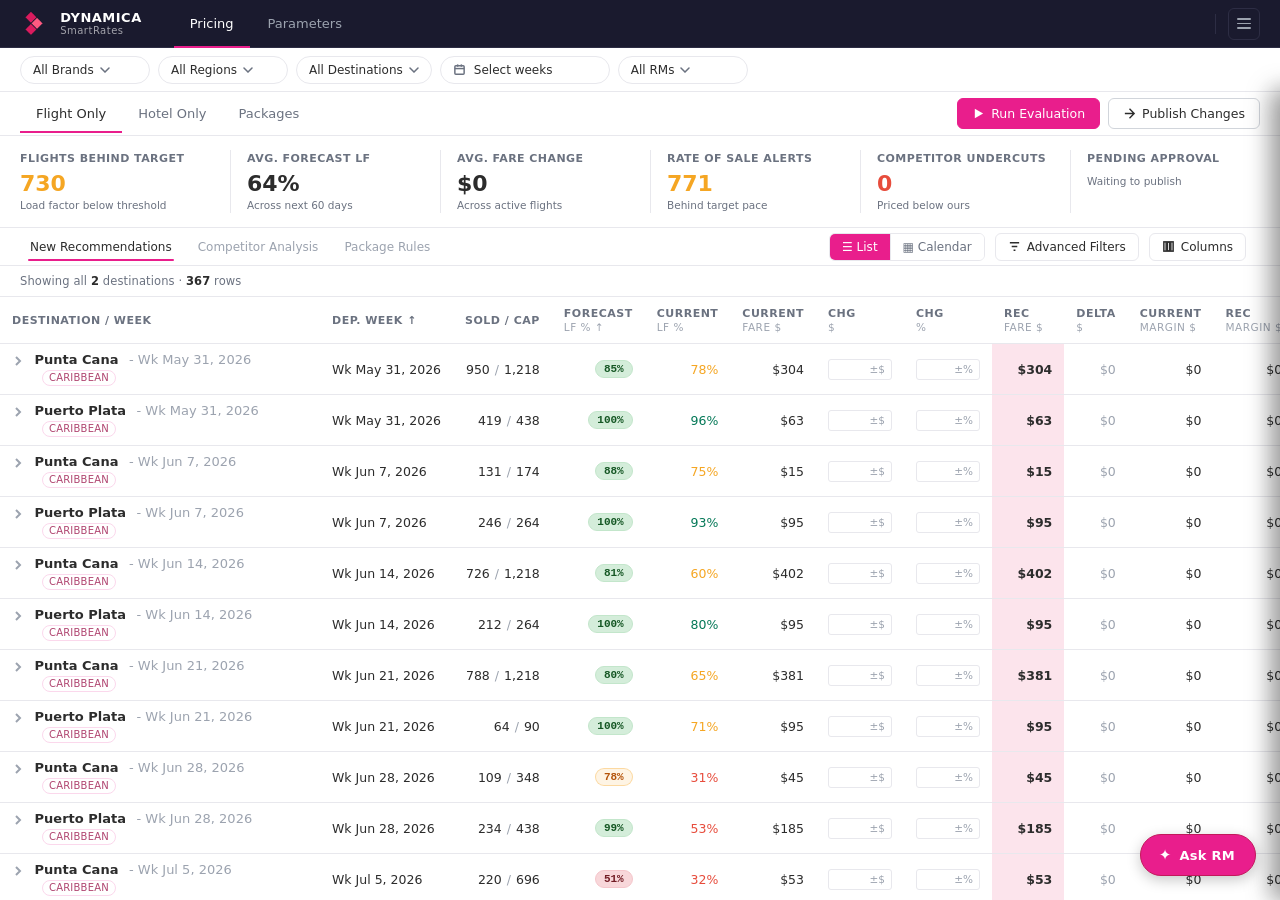
==== commit a33feb28: "Packages tab overhaul: columns, filters, editable margin, system fonts Reshape the packages table ar" ====
--- a/data/flight.html
+++ b/data/flight.html
@@ -20,7 +20,7 @@
     .flight-cat-risk       { background:rgba(245,166,35,0.14); color:#b45309; border-color:rgba(245,166,35,0.35); }
     .flight-cat-thirdparty { background:#f3f4f6; color:var(--text-secondary); border-color:var(--border); }
 
-    .ros-cell      { font-family:'JetBrains Mono',monospace; font-size:11.5px; }
+    .ros-cell      { font-family:var(--font-mono); font-size:11.5px; }
     .ros-ahead     { color:#047857; }
     .ros-behind    { color:var(--danger); }
 
@@ -92,7 +92,7 @@
       font-size: 12px;
       cursor: pointer;
       color: var(--text-secondary);
-      font-family: 'Archivo', sans-serif;
+      font-family: var(--font-sans);
       display: inline-flex;
       align-items: center;
       gap: 5px;
@@ -262,7 +262,7 @@
     }
     .cdp-close:hover { color: var(--text-primary); background: #f3f4f6; }
     .cdp-title { font-size: 14px; font-weight: 600; color: var(--text-primary); }
-    .cdp-title .font-mono { font-family: 'JetBrains Mono', monospace; }
+    .cdp-title .font-mono { font-family: var(--font-mono); }
     .cdp-sub   { font-size: 11.5px; color: var(--text-secondary); margin-top: 3px; }
     .cdp-meta  { display: flex; align-items: center; gap: 6px; margin-top: 8px; flex-wrap: wrap; }
     .cdp-section {
@@ -376,7 +376,7 @@
       border: 1px solid var(--border);
       background: #fff;
       border-radius: 6px;
-      font-family: 'Archivo', sans-serif;
+      font-family: var(--font-sans);
       font-size: 12px;
       font-weight: 500;
       cursor: pointer;
@@ -484,7 +484,7 @@
       background: #f9fafb;
       border-radius: 3px;
       margin-top: 4px;
-      font-family: 'JetBrains Mono', monospace;
+      font-family: var(--font-mono);
       font-size: 10.5px;
     }
     .rule-card .rc-foot {
@@ -548,7 +548,7 @@
       border: 1px solid var(--border);
       border-radius: 4px;
       background: #fff;
-      font-family: 'Archivo', sans-serif;
+      font-family: var(--font-sans);
       font-size: 12.5px;
       color: var(--text-primary);
       box-sizing: border-box;
@@ -622,7 +622,7 @@
       border: 1px solid #e91e8c;
       padding: 7px 16px;
       border-radius: 4px;
-      font-family: 'Archivo', sans-serif;
+      font-family: var(--font-sans);
       font-size: 12px;
       font-weight: 500;
       cursor: pointer;
@@ -666,7 +666,7 @@
       border-radius: 11px;
       background: transparent;
       color: #e91e8c;
-      font-family: 'Archivo', sans-serif;
+      font-family: var(--font-sans);
       font-size: 10.5px;
       font-weight: 600;
       cursor: pointer;
@@ -694,7 +694,7 @@
       z-index: 60;
       display: flex;
       flex-direction: column;
-      font-family: 'Archivo', sans-serif;
+      font-family: var(--font-sans);
       font-size: 12.5px;
       overflow-y: auto;
     }
@@ -774,7 +774,7 @@
       border: 1px solid #c2185b;
       padding: 11px 20px 11px 18px;
       border-radius: 24px;
-      font-family: 'Archivo', sans-serif;
+      font-family: var(--font-sans);
       font-size: 13px;
       font-weight: 600;
       cursor: pointer;
@@ -815,7 +815,7 @@
       display: flex;
       flex-direction: column;
       box-shadow: 0 12px 40px rgba(0,0,0,.42);
-      font-family: 'Archivo', sans-serif;
+      font-family: var(--font-sans);
       overflow: hidden;
     }
     .gcp.open {
@@ -1019,7 +1019,7 @@
       display: flex;
       flex-direction: column;
       box-shadow: 0 20px 60px rgba(0,0,0,0.35);
-      font-family: 'Inter', sans-serif;
+      font-family: var(--font-sans);
       color: var(--text-primary);
       overflow: hidden;
     }
@@ -1111,7 +1111,7 @@
     .re-btn {
       padding: 8px 18px;
       border-radius: 5px;
-      font-family: 'Inter', sans-serif;
+      font-family: var(--font-sans);
       font-size: 12.5px;
       font-weight: 500;
       cursor: pointer;
@@ -1133,7 +1133,7 @@
       border: 1px solid #2d313b;
       border-radius: 8px;
       padding: 11px 18px;
-      font-family: 'Inter', sans-serif;
+      font-family: var(--font-sans);
       font-size: 13px;
       font-weight: 500;
       box-shadow: 0 10px 28px rgba(0,0,0,0.28);
@@ -1323,7 +1323,7 @@
       padding: 3px 6px;
       border: 1px solid var(--border);
       border-radius: 3px;
-      font-family: 'JetBrains Mono', monospace;
+      font-family: var(--font-mono);
       font-size: 11.5px;
       text-align: right;
       outline: none;
@@ -1334,7 +1334,7 @@
     .chg-input::-webkit-outer-spin-button,
     .chg-input::-webkit-inner-spin-button { -webkit-appearance: none; margin: 0; }
     .chg-input:focus { border-color: var(--accent); box-shadow: 0 0 0 2px rgba(232, 0, 125, 0.10); }
-    .chg-input::placeholder { color: var(--text-muted); font-weight: 400; font-family: 'Archivo', sans-serif; font-size: 10.5px; }
+    .chg-input::placeholder { color: var(--text-muted); font-weight: 400; font-family: var(--font-sans); font-size: 10.5px; }
     td.chg-cell.has-chg { background: rgba(232, 0, 125, 0.08); }
     td.chg-cell.has-chg .chg-input { border-color: rgba(232, 0, 125, 0.40); background: #fff; }
     .chg-input-wrap.chg-pos .chg-input { color: #047857; font-weight: 600; }
@@ -1528,8 +1528,8 @@
       <div style="display:flex;align-items:center;gap:12px;">
         <img src="engine_logo (2).png" style="height:28px;width:auto;display:block;" />
         <div style="display:flex;flex-direction:column;line-height:1;gap:2px;">
-          <span style="font-family:'Inter',sans-serif;font-size:13px;font-weight:700;letter-spacing:0.5px;color:#ffffff;">DYNAMICA</span>
-          <span style="font-family:'Inter',sans-serif;font-size:10px;font-weight:400;letter-spacing:0.5px;color:rgba(255,255,255,0.6);">SmartRates</span>
+          <span style="font-family:var(--font-sans);font-size:13px;font-weight:700;letter-spacing:0.5px;color:#ffffff;">DYNAMICA</span>
+          <span style="font-family:var(--font-sans);font-size:10px;font-weight:400;letter-spacing:0.5px;color:rgba(255,255,255,0.6);">SmartRates</span>
         </div>
       </div>
     </a>
@@ -1948,11 +1948,11 @@
         <div style="display:flex;gap:12px;">
           <div style="flex:1;">
             <label style="display:block;font-size:11.5px;font-weight:500;color:var(--text-secondary);margin-bottom:4px;">Expiry date</label>
-            <input type="date" id="notesExpiry" style="width:100%;padding:8px 12px;border:1px solid var(--border-mid);border-radius:var(--radius);font-family:'Archivo',sans-serif;font-size:13px;outline:none;" />
+            <input type="date" id="notesExpiry" style="width:100%;padding:8px 12px;border:1px solid var(--border-mid);border-radius:var(--radius);font-family:var(--font-sans);font-size:13px;outline:none;" />
           </div>
           <div style="flex:1;">
             <label style="display:block;font-size:11.5px;font-weight:500;color:var(--text-secondary);margin-bottom:4px;">Created by</label>
-            <input type="text" id="notesCreatedBy" readonly value="Sarah Chen" style="width:100%;padding:8px 12px;border:1px solid var(--border-mid);border-radius:var(--radius);font-family:'Archivo',sans-serif;font-size:13px;background:#f9fafb;color:var(--text-secondary);outline:none;" />
+            <input type="text" id="notesCreatedBy" readonly value="Sarah Chen" style="width:100%;padding:8px 12px;border:1px solid var(--border-mid);border-radius:var(--radius);font-family:var(--font-sans);font-size:13px;background:#f9fafb;color:var(--text-secondary);outline:none;" />
           </div>
         </div>
         <div style="font-size:11px;color:var(--text-muted);margin-top:10px;" id="notesCreatedAt">Created: —</div>
--- a/data/styles.css
+++ b/data/styles.css
@@ -28,13 +28,17 @@
   --rec-down-bg:  #f8d7da;
   --radius:       6px;
   --radius-lg:    8px;
+  /* System font stacks — no external/downloaded fonts. system-ui resolves to
+     the native UI font (Segoe UI on Windows, San Francisco on macOS, etc.). */
+  --font-sans: system-ui, -apple-system, "Segoe UI", Roboto, Helvetica, Arial, sans-serif;
+  --font-mono: ui-monospace, "Cascadia Mono", "Segoe UI Mono", Consolas, "Liberation Mono", monospace;
   --shadow-sm:    0 1px 2px rgba(0,0,0,.04);
   --shadow-md:    0 4px 12px rgba(0,0,0,.08);
   --shadow-lg:    0 8px 24px rgba(0,0,0,.12);
 }
 
 html, body {
-  font-family: 'Inter', -apple-system, BlinkMacSystemFont, sans-serif;
+  font-family: var(--font-sans);
   font-size: 13px;
   color: var(--text-primary);
   background: var(--body-bg);
@@ -219,7 +223,7 @@
   border: 1px solid var(--border);
   border-radius: 20px;
   color: var(--text-primary);
-  font-family: 'Inter', sans-serif;
+  font-family: var(--font-sans);
   font-size: 12px;
   font-weight: 500;
   padding: 0 12px;
@@ -290,7 +294,7 @@
   cursor: pointer;
   padding: 2px 10px;
   border-radius: 4px;
-  font-family: 'Inter', sans-serif;
+  font-family: var(--font-sans);
 }
 .wp-nav:hover { background: rgba(255,255,255,.06); color: #e5e7eb; }
 .wp-dow {
@@ -359,7 +363,7 @@
   border-bottom: 1px solid #2a2d35;
   padding: 8px 12px;
   color: #fff;
-  font-family: 'Inter', sans-serif;
+  font-family: var(--font-sans);
   font-size: 12px;
   outline: none;
 }
@@ -466,7 +470,7 @@
   transition: background .12s;
   border: none;
   background: none;
-  font-family: 'Inter', sans-serif;
+  font-family: var(--font-sans);
 }
 
 .ar-day:hover { background: rgba(255,255,255,.1); }
@@ -537,7 +541,7 @@
   border-radius: var(--radius);
   background: var(--surface);
   color: var(--text-secondary);
-  font-family: 'Inter', sans-serif;
+  font-family: var(--font-sans);
   font-size: 12px;
   font-weight: 500;
   cursor: pointer;
@@ -558,7 +562,7 @@
   border-radius: var(--radius);
   background: var(--accent);
   color: #fff;
-  font-family: 'Inter', sans-serif;
+  font-family: var(--font-sans);
   font-size: 12px;
   font-weight: 600;
   cursor: pointer;
@@ -770,7 +774,7 @@
   border: 1px solid var(--border-mid);
   border-radius: 4px;
   background: #f3f4f6;
-  font-family: 'Inter', sans-serif;
+  font-family: var(--font-sans);
   font-size: 12px;
   color: var(--text-primary);
   padding: 3px 6px;
@@ -813,7 +817,7 @@
   border: 1px solid var(--border-mid);
   border-radius: 4px;
   background: #f3f4f6;
-  font-family: 'Inter', sans-serif;
+  font-family: var(--font-sans);
   font-size: 12px;
   color: var(--text-secondary);
   padding: 4px 8px;
@@ -941,7 +945,7 @@
   border: 1px solid var(--border-mid);
   border-radius: var(--radius);
   padding: 22px 12px 8px;
-  font-family: 'Inter', sans-serif;
+  font-family: var(--font-sans);
   font-size: 13px;
   color: var(--text-primary);
   background: var(--surface);
@@ -1032,7 +1036,7 @@
   border: 1px solid var(--border);
   border-radius: var(--radius);
   color: var(--text-primary);
-  font-family: 'Inter', sans-serif;
+  font-family: var(--font-sans);
   font-size: 12px;
   font-weight: 500;
   padding: 6px 12px;
@@ -1106,7 +1110,7 @@
   margin-bottom: 6px;
 }
 .adv-range-label .adv-range-vals {
-  font-family: 'Inter', sans-serif;
+  font-family: var(--font-sans);
   font-weight: 500;
   color: var(--text-primary);
   font-variant-numeric: tabular-nums;
@@ -1180,7 +1184,7 @@
   font-size: 11.5px;
   color: var(--text-secondary);
   flex-shrink: 0;
-  font-family: 'Inter', sans-serif;
+  font-family: var(--font-sans);
   letter-spacing: .01em;
 }
 .row-count-bar strong { color: var(--text-primary); font-weight: 600; }
@@ -1234,7 +1238,7 @@
   border: 1px solid var(--border-mid);
   border-radius: var(--radius);
   background: var(--surface);
-  font-family: 'Inter', sans-serif;
+  font-family: var(--font-sans);
   font-size: 12px;
   color: var(--text-secondary);
   padding: 5px 24px 5px 8px;
@@ -1254,7 +1258,7 @@
   border: 1px solid var(--border-mid);
   border-radius: var(--radius);
   background: var(--surface);
-  font-family: 'Inter', sans-serif;
+  font-family: var(--font-sans);
   font-size: 12px;
   color: var(--text-muted);
   padding: 7px 28px 7px 10px;
@@ -1281,7 +1285,7 @@
   color: #fff;
   border: none;
   border-radius: var(--radius);
-  font-family: 'Inter', sans-serif;
+  font-family: var(--font-sans);
   font-size: 13px;
   font-weight: 600;
   cursor: pointer;
@@ -1458,7 +1462,7 @@
   border: 1px solid var(--nav-border);
   border-radius: var(--radius);
   color: #9ca3af;
-  font-family: 'Inter', sans-serif;
+  font-family: var(--font-sans);
   font-size: 12px;
   padding: 5px 28px 5px 10px;
   width: 120px;
@@ -1570,7 +1574,7 @@
   gap: 6px;
   padding: 7px 14px;
   border-radius: var(--radius);
-  font-family: 'Inter', sans-serif;
+  font-family: var(--font-sans);
   font-size: 12.5px;
   font-weight: 500;
   cursor: pointer;
@@ -1607,7 +1611,7 @@
   border: 1px solid var(--nav-border);
   border-radius: var(--radius);
   color: #9ca3af;
-  font-family: 'Inter', sans-serif;
+  font-family: var(--font-sans);
   font-size: 12px;
   padding: 5px 10px;
   cursor: pointer;
@@ -1679,7 +1683,7 @@
   background: none;
   border: none;
   color: #e5e7eb;
-  font-family: 'Inter', sans-serif;
+  font-family: var(--font-sans);
   font-size: 11.5px;
   padding: 5px 0;
   border-radius: 4px;
@@ -1698,7 +1702,7 @@
   border: none;
   cursor: pointer;
   color: var(--accent);
-  font-family: 'Inter', sans-serif;
+  font-family: var(--font-sans);
   font-size: 11.5px;
   font-weight: 500;
   display: inline-flex;
@@ -1714,7 +1718,7 @@
   border: 1px solid var(--border-mid);
   border-radius: var(--radius);
   padding: 10px;
-  font-family: 'Inter', sans-serif;
+  font-family: var(--font-sans);
   font-size: 13px;
   color: var(--text-primary);
   background: var(--surface);
@@ -1728,12 +1732,12 @@
 .hidden { display: none !important; }
 .text-right { text-align: right; }
 .text-muted { color: var(--text-muted); }
-.font-mono { font-family: 'JetBrains Mono', monospace; }
+.font-mono { font-family: var(--font-mono); }
 /* Numeric cell: Archivo at 500 with tabular figures — use on Alloc, Sold,
    Sold%, fare, margin columns. Keep .font-mono only for identifiers
    (flight numbers, package IDs, airport codes, dates). */
 .num {
-  font-family: 'Inter', sans-serif;
+  font-family: var(--font-sans);
   font-weight: 500;
   font-variant-numeric: tabular-nums;
 }
@@ -1787,7 +1791,7 @@
   border-radius: 4px;
   background: #f3f4f6;
   border: 1px solid var(--border);
-  font-family: 'JetBrains Mono', monospace;
+  font-family: var(--font-mono);
   font-size: 10.5px;
   font-weight: 500;
   color: var(--text-secondary);
@@ -1856,7 +1860,7 @@
   border-radius: 10px;
   font-size: 10.5px;
   font-weight: 600;
-  font-family: 'JetBrains Mono', monospace;
+  font-family: var(--font-mono);
   border: 1px solid var(--border);
   background: #f9fafb;
   color: var(--text-secondary);
@@ -1872,7 +1876,7 @@
   border-radius: 10px;
   font-size: 11px;
   font-weight: 600;
-  font-family: 'JetBrains Mono', monospace;
+  font-family: var(--font-mono);
 }
 .lf-pill.lf-high { background: rgba(16, 185, 129, 0.12); color: #047857; border: 1px solid rgba(16, 185, 129, 0.3); }
 .lf-pill.lf-mid  { background: rgba(245, 166, 35, 0.12); color: #b45309; border: 1px solid rgba(245, 166, 35, 0.35); }
@@ -1884,7 +1888,7 @@
   border: 1px solid var(--border-mid);
   border-radius: 4px;
   background: #f3f4f6;
-  font-family: 'JetBrains Mono', monospace;
+  font-family: var(--font-mono);
   font-size: 12px;
   color: var(--text-primary);
   padding: 3px 6px;
@@ -1895,7 +1899,7 @@
 
 .rec-margin-cell {
   cursor: pointer;
-  font-family: 'JetBrains Mono', monospace;
+  font-family: var(--font-mono);
   color: var(--accent);
   font-weight: 600;
   padding: 3px 8px;
@@ -1964,7 +1968,7 @@
   font-weight: 700;
   color: var(--text-primary);
   line-height: 1.1;
-  font-family: 'Inter', sans-serif;
+  font-family: var(--font-sans);
 }
 .metric-card-value.metric-pos  { color: var(--accent); }
 .metric-card-value.metric-neg  { color: var(--danger); }
@@ -2041,7 +2045,7 @@
   border-radius: 10px;
   font-size: 11px;
   font-weight: 600;
-  font-family: 'JetBrains Mono', monospace;
+  font-family: var(--font-mono);
 }
 .occ-pill.occ-high { background: rgba(16, 185, 129, 0.12); color: #047857; border: 1px solid rgba(16, 185, 129, 0.3); }
 .occ-pill.occ-mid  { background: rgba(245, 166, 35, 0.12); color: #b45309; border: 1px solid rgba(245, 166, 35, 0.35); }
@@ -2135,7 +2139,7 @@
   border: 1px solid var(--border-mid);
   border-radius: 4px;
   background: #f3f4f6;
-  font-family: 'JetBrains Mono', monospace;
+  font-family: var(--font-mono);
   font-size: 12px;
   color: var(--text-primary);
   padding: 3px 6px;
@@ -2270,4 +2274,4 @@
 .class-badge.commodity    { background: #f0f0f3; color: var(--text-secondary); border-color: var(--border); }
 
 /* Keep the existing Inter weights readable on body tightly */
-body, .app, .btn, table.data-table, .filter-bar, .subtab-bar, .topnav { font-family: 'Inter', sans-serif; }
+body, .app, .btn, table.data-table, .filter-bar, .subtab-bar, .topnav { font-family: var(--font-sans); }
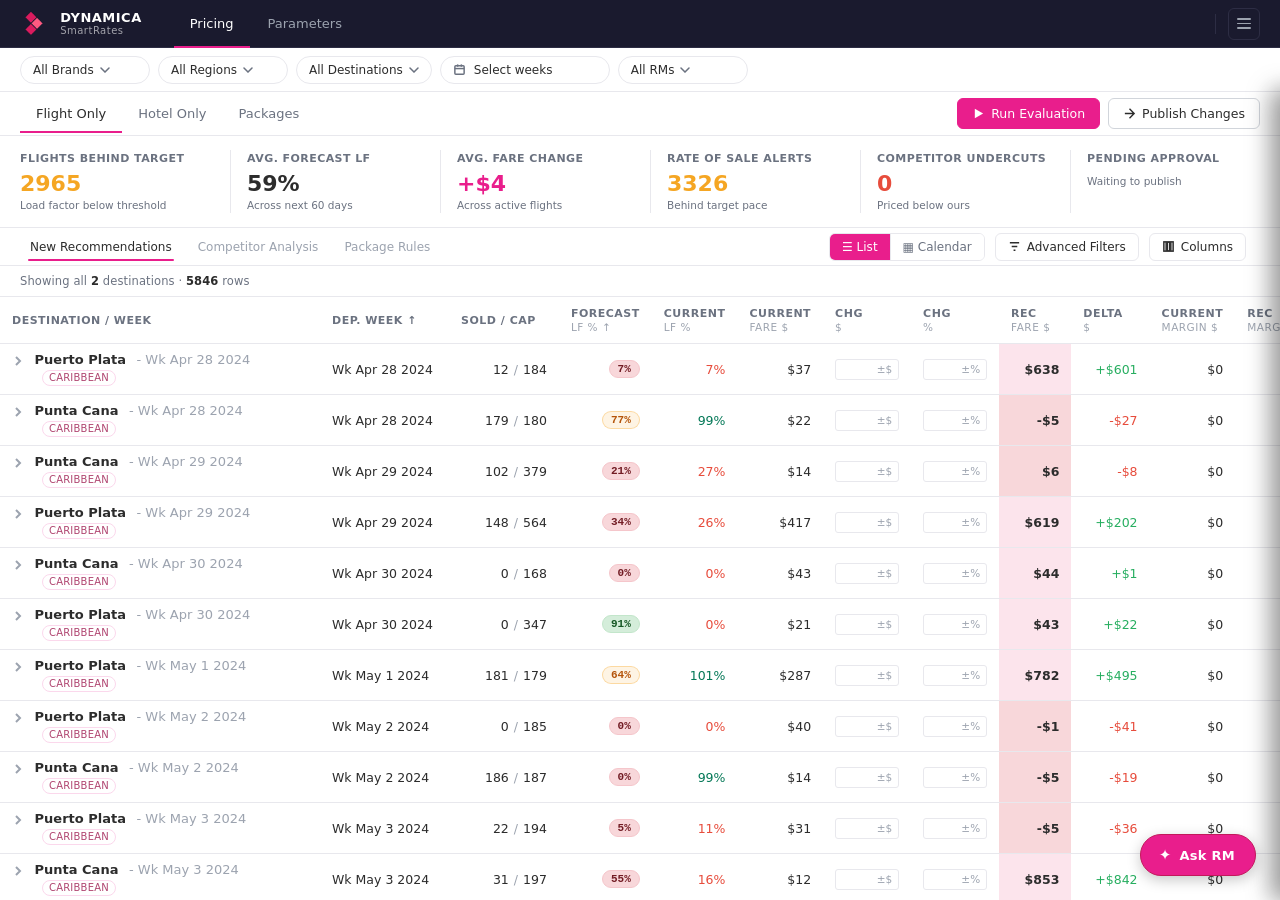
==== commit 53160d05: "Packages accordion + booking-curve panel; refresh mock CSVs Add the room-type accordion (parent = ho" ====
--- a/data/flight.html
+++ b/data/flight.html
@@ -1535,7 +1535,7 @@
     </a>
 
     <div class="nav-tabs">
-      <a href="flight.html"     class="nav-tab active">Pricing</a>
+      <a href="pricing.html"    class="nav-tab active">Pricing</a>
       <a href="parameters.html" class="nav-tab">Parameters</a>
     </div>
 
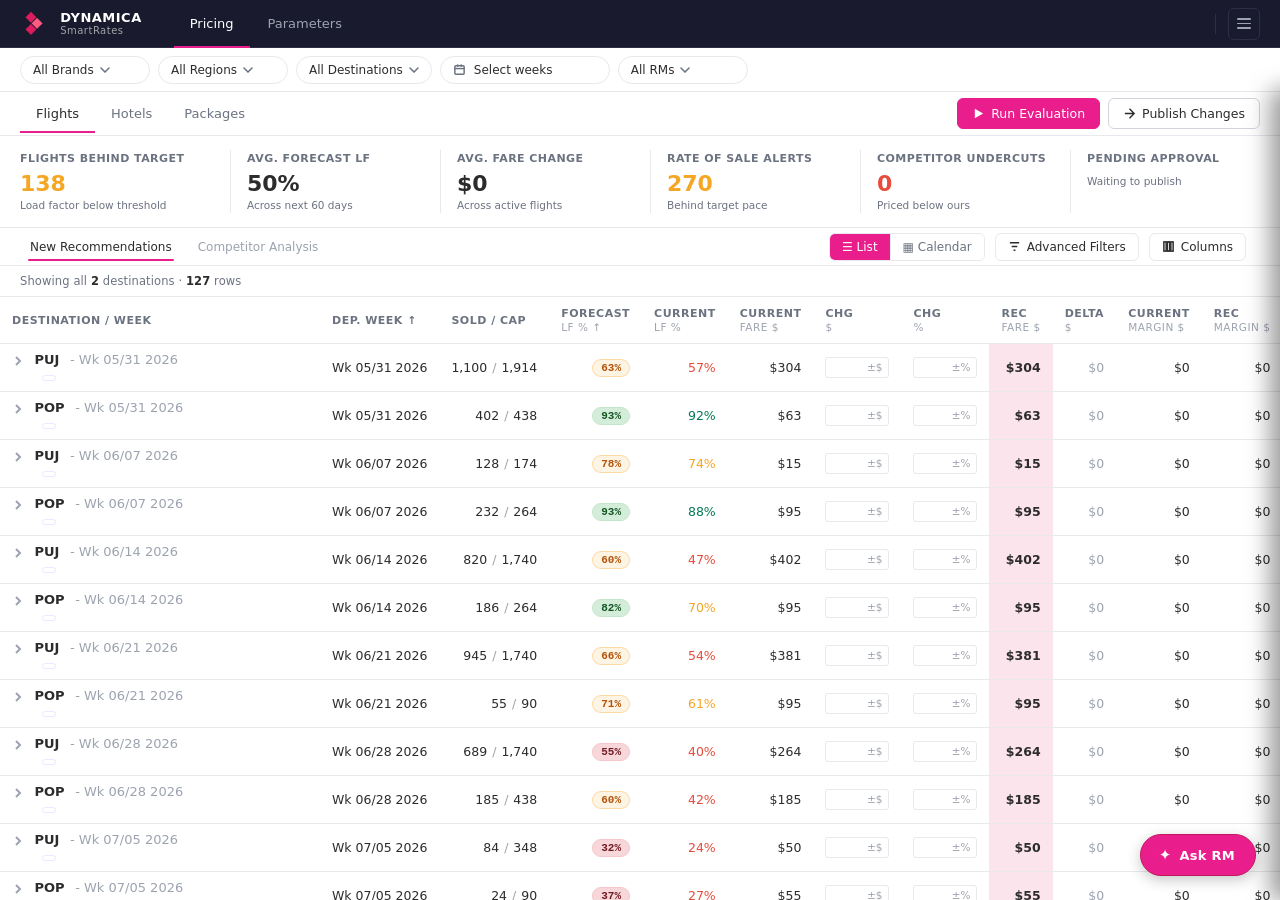
==== commit 51a97c4c: "Update demo frontend, parameters, and mock data" ====
--- a/data/flight.html
+++ b/data/flight.html
@@ -3,7 +3,7 @@
 <head>
   <meta charset="UTF-8" />
   <meta name="viewport" content="width=device-width, initial-scale=1.0" />
-  <title>Flight Only — Sunwing RMS</title>
+  <title>Flights — Sunwing RMS</title>
   <link rel="stylesheet" href="styles.css" />
   <script src="./vendor/papaparse.min.js"></script>
   <script src="chart.local.js"></script>
@@ -100,6 +100,8 @@
     .vt-btn + .vt-btn { border-left: 1px solid var(--border); }
     .vt-btn.vt-active { background: var(--accent); color: #fff; }
     .vt-btn:not(.vt-active):hover { background: #f5f6f8; color: var(--text-primary); }
+    .calendar-bucket-toggle { display: none; }
+    .calendar-bucket-toggle.visible { display: inline-flex; }
 
     /* ── Calendar view ───────────────────────────────────────── */
     .cal-pane { flex: 1; min-height: 0; display: flex; flex-direction: column; }
@@ -199,7 +201,20 @@
       color: var(--text-muted);
       border-color: var(--border);
     }
-    table.cal-table td.cal-cell .cal-pri { font-size: 18px; font-weight: 700; line-height: 1.15; }
+    table.cal-table td.cal-cell .cal-pri {
+      display: flex;
+      align-items: baseline;
+      justify-content: center;
+      gap: 4px;
+      white-space: nowrap;
+      font-size: 15px;
+      font-weight: 700;
+      line-height: 1.15;
+    }
+    table.cal-table td.cal-cell .cal-sep { opacity: 0.55; font-weight: 600; }
+    table.cal-table td.cal-cell .cal-delta { font-size: 12px; font-weight: 700; }
+    table.cal-table td.cal-cell .cal-delta-pos { color: #047857; }
+    table.cal-table td.cal-cell .cal-delta-neg { color: #b91c1c; }
     table.cal-table td.cal-cell .cal-sec { font-size: 11px; margin-top: 3px; opacity: 0.95; }
     table.cal-table td.cal-cell .cal-sec .cal-rec { color: #a5f3fc; font-weight: 500; margin-left: 4px; }
     table.cal-table td.cal-cell .cal-tri { font-size: 10px; margin-top: 2px; opacity: 0.9; }
@@ -1219,8 +1234,7 @@
     /* ── Row-height consistency + Flags cell clipping ─────────── */
     table.data-table tbody tr.row-property,
     table.data-table tbody tr.row-bedtype,
-    table.data-table tbody tr.row-date,
-    table.data-table tbody tr.row-unit {
+    table.data-table tbody tr.row-date {
       height: 40px;
     }
     table.data-table td.flags-cell {
@@ -1290,7 +1304,13 @@
       height: 36px;
       vertical-align: middle;
     }
-    tr.row-date.clickable:hover td { background: #eef1f6 !important; cursor: pointer; }
+    .row-indent-spacer {
+      display: inline-block;
+      width: 22px;
+      height: 1px;
+      margin-right: 6px;
+      vertical-align: middle;
+    }
 
     /* Cabin class chip (used in leaf rows to indicate Economy / Business) */
     .class-chip {
@@ -1460,7 +1480,7 @@
       </div>
       <div class="re-modal-section">
         <div class="re-modal-section-title">Options</div>
-        <label class="re-modal-cb"><input type="checkbox" id="reOptRules" checked> Apply package rules automatically</label>
+        <label class="re-modal-cb"><input type="checkbox" id="reOptRules" checked> Apply configured rules automatically</label>
         <label class="re-modal-cb"><input type="checkbox" id="reOptComp" checked> Include competitor fare adjustments</label>
         <label class="re-modal-cb"><input type="checkbox" id="reOptLF" checked> Apply load factor thresholds</label>
         <label class="re-modal-cb"><input type="checkbox" id="reOptFlag" checked> Flag fare changes above $40 for review</label>
@@ -1598,8 +1618,8 @@
 
   <!-- ── Sub-tab Bar ── -->
   <div class="subtab-bar">
-    <a href="flight.html"  class="subtab active">Flight Only</a>
-    <a href="hotel.html"   class="subtab">Hotel Only</a>
+    <a href="flight.html"  class="subtab active">Flights</a>
+    <a href="hotel.html"   class="subtab">Hotels</a>
     <a href="pricing.html" class="subtab">Packages</a>
     <div class="subtab-spacer"></div>
     <button class="btn btn-primary" onclick="runEvaluation()" style="margin-right:8px;">
@@ -1650,11 +1670,14 @@
   <div class="subsubtab-bar" id="subsubtabBar" style="display:flex;align-items:center;">
     <a class="subsubtab active" data-view="recs"       onclick="switchView('recs')">New Recommendations</a>
     <a class="subsubtab"        data-view="competitor" onclick="switchView('competitor')">Competitor Analysis</a>
-    <a class="subsubtab"        data-view="rules"      onclick="switchView('rules')">Package Rules</a>
     <div style="margin-left:auto;display:flex;align-items:center;gap:10px;padding-right:16px;">
       <div class="view-toggle" role="group" aria-label="View mode">
         <button type="button" class="vt-btn vt-active" data-mode="list" onclick="setViewMode('list')">☰ List</button>
         <button type="button" class="vt-btn" data-mode="calendar" onclick="setViewMode('calendar')">▦ Calendar</button>
+      </div>
+      <div class="view-toggle calendar-bucket-toggle" id="calendarBucketToggle" role="group" aria-label="Calendar granularity">
+        <button type="button" class="vt-btn vt-active" data-cal-bucket="week" onclick="setCalendarBucketMode('week')">Week</button>
+        <button type="button" class="vt-btn" data-cal-bucket="month" onclick="setCalendarBucketMode('month')">Month</button>
       </div>
       <button class="adv-trigger-btn" id="advTriggerBtn" type="button" onclick="openAdvDrawer()">
         <svg width="13" height="13" viewBox="0 0 14 14" fill="none" stroke="currentColor" stroke-width="1.6"><path d="M2 3h10M4 7h6M6 11h2"/></svg>
@@ -1849,7 +1872,7 @@
         </div>
       </div>
       <div class="adv-range-row">
-        <div class="adv-range-label">Target LF % <span class="adv-range-vals"><span class="dr-min-val">0</span>% — <span class="dr-max-val">100</span>%</span></div>
+        <div class="adv-range-label">STLY LF % <span class="adv-range-vals"><span class="dr-min-val">0</span>% — <span class="dr-max-val">100</span>%</span></div>
         <div class="dr-wrap" data-af="targetLF">
           <div class="dr-track"></div><div class="dr-fill"></div>
           <input type="range" class="dr-min" min="0" max="100" value="0">
@@ -2220,7 +2243,13 @@
   if (!dates.length) return null;
   const capacity = dates.reduce((s, x) => s + x.capacity, 0);
   const sold = dates.reduce((s, x) => s + x.sold, 0);
-  const lf = capacity ? sold / capacity : 0;
+  let lfWeight = 0;
+  const lfNumerator = dates.reduce((s, x) => {
+    if (!Number.isFinite(x.currentLF) || !x.capacity) return s;
+    lfWeight += x.capacity;
+    return s + x.currentLF * x.capacity;
+  }, 0);
+  const lf = lfWeight ? lfNumerator / lfWeight : (capacity ? sold / capacity : 0);
   const fCur = dates.reduce((s, x) => s + getEffectiveFare(x), 0) / dates.length;
   const fRec = dates.reduce((s, x) => s + x.recFare, 0) / dates.length;
   const mCur = dates.reduce((s, x) => s + x.currentMargin, 0) / dates.length;
@@ -2433,37 +2462,26 @@
 
         if (!routeOpen) return;
 
-        // ── Level 3: Flight Date aggregate rows ──
+        // ── Level 3: Flight Date rows ──
         const dayList = date.days || [date];
         dayList.forEach(day => {
           const dayKey  = `${routeKey}::${day.id}`;
-          const dayOpen = expandedDays.has(dayKey);
-
-          const eco = day.economy;
-          const biz = day.business;
-          const totalCap  = (eco ? eco.capacity : 0) + (biz ? biz.capacity : 0);
-          const totalSold = (eco ? eco.sold     : 0) + (biz ? biz.sold     : 0);
-          const blendLF   = totalCap  ? totalSold / totalCap : 0;
-
-          // Revenue-weighted blended fares / margins (falls back to economy when no sales yet)
-          const blend = (getEco, getBiz) => {
-            const num = (eco ? eco.sold * getEco(eco) : 0) + (biz ? biz.sold * getBiz(biz) : 0);
-            return totalSold > 0 ? Math.round(num / totalSold) : Math.round(eco ? getEco(eco) : 0);
-          };
-          const blendCurrFare   = blend(x => x.currentFare,   x => x.currentFare);
-          const blendRecFare    = blend(x => x.recFare,       x => x.recFare);
-          const blendCurrMargin = blend(x => x.currentMargin, x => x.currentMargin);
-          const blendRecMargin  = blend(x => x.recMargin,     x => x.recMargin);
+          const totalCap  = day.capacity || 0;
+          const totalSold = day.sold || 0;
+          const blendLF   = Number.isFinite(day.currentLF) ? day.currentLF : (totalCap ? totalSold / totalCap : 0);
+          const blendCurrFare   = day.currentFare || 0;
+          const blendRecFare    = day.recFare || 0;
+          const blendCurrMargin = day.currentMargin || 0;
+          const blendRecMargin  = day.recMargin || 0;
           const blendForecast = day.forecastLF;
-          const blendTarget   = day.targetLF;
 
           const hasNote    = !!notes[day.id];
-          const dayAnyAuto = (eco && eco.autoChanged) || (biz && biz.autoChanged);
+          const dayAnyAuto = !!day.autoChanged || !!(day.economy && day.economy.autoChanged) || !!(day.business && day.business.autoChanged);
 
           entryRows.push(`
-            <tr class="row-date clickable" onclick="toggleDay('${dayKey}')" style="cursor:pointer;">
+            <tr class="row-date">
               <td>
-                <button class="expand-btn ${dayOpen ? 'open' : ''}" onclick="event.stopPropagation();toggleDay('${dayKey}')">${chevron(dayOpen)}</button>
+                <span class="row-indent-spacer"></span>
                 <span>${shortDate(day.departureDate)}</span>
                 <span style="color:var(--text-muted);font-size:10.5px;margin-left:6px;">${day.departureTime}</span>
               </td>
@@ -2492,73 +2510,11 @@
                   <button title="Booking curve" onclick="event.stopPropagation();openExposure('${day.id}')">
                     <svg viewBox="0 0 14 14" fill="none" stroke="currentColor" stroke-width="1.6"><polyline points="2,11 5,7 8,9 12,3"/><line x1="2" y1="12" x2="12" y2="12"/></svg>
                   </button>
-                  <button title="Rules" onclick="event.stopPropagation()">
-                    <svg viewBox="0 0 14 14" fill="none" stroke="currentColor" stroke-width="1.6"><circle cx="7" cy="7" r="2"/><path d="M7 1v2M7 11v2M1 7h2M11 7h2M2.5 2.5l1.4 1.4M10.1 10.1l1.4 1.4M2.5 11.5l1.4-1.4M10.1 3.9l1.4-1.4"/></svg>
-                  </button>
                   ${day.locked ? '<span class="lock-indicator" title="Price locked" style="display:inline-flex;align-items:center;padding:0 6px;color:var(--accent);"><svg viewBox="0 0 14 14" width="14" height="14" fill="none" stroke="currentColor" stroke-width="1.6"><rect x="3" y="6" width="8" height="6" rx="1"/><path d="M5 6V4a2 2 0 0 1 4 0v2"/></svg></span>' : ''}
                 </span>
               </td>
             </tr>
           `);
-
-          if (!dayOpen) return;
-
-          // ── Level 4 (leaves): Economy + Business cabin class rows for this flight date ──
-          // Business class shows whenever the flight date carries business data
-          // (capacity_biz > 0), regardless of route category.
-          const classes = day.business ? ['eco', 'biz'] : ['eco'];
-          classes.forEach(cls => {
-            const cd = getClassData(day, cls);
-            if (!cd) return;
-            const leafKey = `${day.id}::${cls}`;
-            const className = cls === 'biz' ? 'Business' : 'Economy';
-            const chipCls   = cls === 'biz' ? 'class-chip-biz' : 'class-chip-eco';
-            const eff     = fareOverrides[leafKey] != null ? fareOverrides[leafKey] : cd.currentFare;
-            const dFare   = cd.recFare - eff;
-            const lfLeaf  = cd.capacity ? cd.sold / cd.capacity : 0;
-            const isRejected = rejectedRecs.has(leafKey);
-            const isAuto     = !!cd.autoChanged;
-            // No persisted pending-publish state (no change-log backing). Accept/reject
-            // still update the row in-session, but we don't show a PENDING highlight.
-            const rowClass   = 'row-unit';
-
-            entryRows.push(`
-              <tr class="${rowClass}">
-                <td>
-                  <span class="class-chip ${chipCls}">${className}</span>
-                  <span style="color:var(--text-muted);font-size:10.5px;">${cd.capacity} seats</span>
-                </td>
-                <td class="text-muted">—</td>
-                <td class="text-right num">${cd.sold}<span style="color:var(--text-muted);margin:0 5px;">/</span>${cd.capacity}</td>
-                <td class="text-right">${lfPill(cd.forecastLF)}</td>
-                <td class="text-right">${lfText(lfLeaf)}</td>
-                <td class="text-right${eff !== cd.currentFare ? ' cur-pink' : ''}">${fmt$(eff)}</td>
-                ${_fltChgCells('lf', dest.id, weekIdx, route.id, day.id, cls)}
-                <td class="text-right" style="white-space:nowrap;">
-                  <span class="rec-margin-cell${isRejected ? ' rec-rejected' : ''}" onclick="event.stopPropagation();${isRejected ? '' : `acceptRec('${leafKey}')`}" title="${isRejected ? 'Rejected' : 'Click to accept'}">${fmt$(cd.recFare)}</span>
-                  ${isRejected ? '' : `<button class="reject-btn" title="Reject recommendation" onclick="event.stopPropagation();rejectRec('${leafKey}')">✕</button>`}
-                </td>
-                <td class="text-right">${deltaCell(dFare)}</td>
-                <td class="text-right num">${fmt$(cd.currentMargin)}</td>
-                <td class="text-right num">${fmt$(cd.recMargin)}</td>
-                <td class="text-right">${deltaCell(cd.recMargin - cd.currentMargin)}</td>
-                <td class="text-muted">—</td>
-                <td class="text-muted">—</td>
-                <td class="flags-cell">
-                  <div class="flags-inline">
-                    ${isAuto     ? `<span class="badge-auto" title="${cd.autoChangedRule || 'Auto-adjusted by rules engine'}">⚡ AUTO</span>` : ''}
-                    ${isRejected ? '<span class="badge-rejected" title="Recommendation rejected">REJECTED</span>' : ''}
-                  </div>
-                </td>
-                ${_capAlertTD(!!day.capacityAlert)}
-                <td>
-                  <span class="pkg-action-icons">
-                    ${day.locked ? '<span class="lock-indicator" title="Price locked" style="display:inline-flex;align-items:center;padding:0 6px;color:var(--accent);"><svg viewBox="0 0 14 14" width="14" height="14" fill="none" stroke="currentColor" stroke-width="1.6"><rect x="3" y="6" width="8" height="6" rx="1"/><path d="M5 6V4a2 2 0 0 1 4 0v2"/></svg></span>' : ''}
-                  </span>
-                </td>
-              </tr>
-            `);
-          });
         });
       });
     }
@@ -2796,10 +2752,11 @@
     : dest.routes;
   routes.forEach(route => {
     const date = route.dates[weekIdx];
-    if (!date || !date.days) return;
+    if (!date) return;
+    const sourceDays = date.days || [date];
     const days = (scope === 'dt' || scope === 'lf')
-      ? date.days.filter(d => d.id === dayId)
-      : date.days;
+      ? sourceDays.filter(d => d.id === dayId)
+      : sourceDays;
     days.forEach(day => {
       const classes = (scope === 'lf') ? [cls] : ['eco', 'biz'];
       classes.forEach(c => {
@@ -3540,14 +3497,13 @@
   document.querySelector(`.subsubtab[data-view="${view}"]`).classList.add('active');
 
   document.querySelectorAll('.view').forEach(v => v.classList.add('hidden'));
-  const map = { recs: 'viewRecs', competitor: 'viewCompetitor', rules: 'viewRules' };
+  const map = { recs: 'viewRecs', competitor: 'viewCompetitor' };
+  if (!map[view]) view = 'recs';
   document.getElementById(map[view]).classList.remove('hidden');
-  // Hide view-toggle and adv filters button when on Rules tab
   const viewToggle = document.querySelector('.view-toggle');
   const advBtn = document.getElementById('advTriggerBtn');
-  if (viewToggle) viewToggle.style.display = (view === 'rules') ? 'none' : '';
-  if (advBtn)     advBtn.style.display     = (view === 'rules') ? 'none' : '';
-  if (view === 'rules') renderPackageRules();
+  if (viewToggle) viewToggle.style.display = '';
+  if (advBtn) advBtn.style.display = '';
 }
 
 // ── Filter / menu stubs ────────────────────────────────────
@@ -3858,6 +3814,7 @@
 
 // ── Calendar view ─────────────────────────────────────────
 let viewMode = 'list'; // 'list' | 'calendar'
+let calendarBucketMode = 'week'; // 'week' | 'month'
 const calExpandedDests  = new Set(); // dest.id
 const calExpandedRoutes = new Set(); // `${dest.id}::${route.id}`
 
@@ -3882,14 +3839,71 @@
   return weeks;
 }
 
+function monthYearLabel(s) {
+  const d = parseAppDate(s);
+  if (!d) return s || '';
+  const mons = ['Jan','Feb','Mar','Apr','May','Jun','Jul','Aug','Sep','Oct','Nov','Dec'];
+  return `${mons[d.getMonth()]} ${d.getFullYear()}`;
+}
+
+function getCalendarBuckets() {
+  const weeks = getCalendarWeeks();
+  if (calendarBucketMode !== 'month') {
+    return weeks.map(w => Object.assign({}, w, {
+      key: `week-${w.idx}`,
+      indices: [w.idx],
+      mode: 'week',
+    }));
+  }
+
+  const byMonth = new Map();
+  weeks.forEach(w => {
+    const d = parseAppDate(w.departureDate);
+    const key = d
+      ? `${d.getFullYear()}-${String(d.getMonth() + 1).padStart(2, '0')}`
+      : `month-${w.idx}`;
+    if (!byMonth.has(key)) {
+      byMonth.set(key, {
+        key,
+        idx: w.idx,
+        departureDate: w.departureDate,
+        label: monthYearLabel(w.departureDate),
+        mmdd: '',
+        indices: [],
+        mode: 'month',
+      });
+    }
+    const bucket = byMonth.get(key);
+    bucket.indices.push(w.idx);
+    bucket.lastDepartureDate = w.departureDate;
+  });
+
+  return Array.from(byMonth.values()).map(bucket => {
+    const n = bucket.indices.length;
+    return Object.assign(bucket, {
+      mmdd: `${n} wk${n === 1 ? '' : 's'}`,
+    });
+  });
+}
+
 function setViewMode(mode) {
   viewMode = mode;
-  document.querySelectorAll('.vt-btn').forEach(b => {
+  document.querySelectorAll('.vt-btn[data-mode]').forEach(b => {
     b.classList.toggle('vt-active', b.dataset.mode === mode);
   });
+  const bucketToggle = document.getElementById('calendarBucketToggle');
+  if (bucketToggle) bucketToggle.classList.toggle('visible', mode === 'calendar');
   document.getElementById('listPane').classList.toggle('hidden', mode !== 'list');
   document.getElementById('calPane').classList.toggle('hidden', mode !== 'calendar');
   if (mode === 'calendar') renderCalendar();
+}
+function setCalendarBucketMode(mode) {
+  calendarBucketMode = mode === 'month' ? 'month' : 'week';
+  document.querySelectorAll('.vt-btn[data-cal-bucket]').forEach(b => {
+    b.classList.toggle('vt-active', b.dataset.calBucket === calendarBucketMode);
+  });
+  if (viewMode === 'calendar') renderCalendar();
+  if (calPanelOpen) renderCalPanel();
 }
 function toggleCalDest(id) {
   if (calExpandedDests.has(id)) calExpandedDests.delete(id);
@@ -3912,16 +3926,50 @@
   return 'cal-lo';
 }
 
-function renderCalendarHead(calWeeks) {
+function calDatesForDest(dest, bucket) {
+  return dest.routes.flatMap(route => calDatesForRoute(route, bucket));
+}
+
+function calDatesForRoute(route, bucket) {
+  return (bucket.indices || [bucket.idx])
+    .map(i => route.dates[i])
+    .filter(Boolean);
+}
+
+function calMetricsMarkup(agg) {
+  if (!agg) return '<div class="cal-pri">—</div>';
+  const forecast = Number.isFinite(agg.forecastLF) ? Math.round(agg.forecastLF * 100) : null;
+  const current = Number.isFinite(agg.lf) ? Math.round(agg.lf * 100) : null;
+  const benchmark = Number.isFinite(agg.targetLF) ? Math.round(agg.targetLF * 100) : null;
+  const delta = (current != null && benchmark != null) ? current - benchmark : null;
+  const deltaText = delta == null ? '—' : `${delta > 0 ? '+' : ''}${delta}%`;
+  const deltaCls = delta == null ? '' : (delta >= 0 ? ' cal-delta-pos' : ' cal-delta-neg');
+  const forecastText = forecast == null ? '—' : `${forecast}%`;
+  const currentText = current == null ? '—' : `${current}%`;
+  const benchmarkText = benchmark == null ? '—' : `${benchmark}%`;
+  return `
+    <div class="cal-pri">
+      <span>${forecastText}</span>
+      <span class="cal-sep">|</span>
+      <span class="cal-delta${deltaCls}">${deltaText}</span>
+    </div>
+    <div class="cal-sec">Cur ${currentText} · STLY ${benchmarkText}</div>`;
+}
+
+function emptyCalCell() {
+  return '<td class="cal-cell cal-none"><div class="cal-pri">—</div></td>';
+}
+
+function renderCalendarHead(calBuckets) {
   const thead = document.getElementById('calHead');
-  const weekCells = calWeeks.map(wk => {
+  const weekCells = calBuckets.map(wk => {
     return `<th class="cal-wk-hd">
       <div class="cal-wk-lbl">${wk.label}</div>
       <div class="cal-wk-sub">${wk.mmdd}</div>
     </th>`;
   }).join('');
   const arrow = topSortDir === 'asc' ? '↑' : '↓';
-  thead.innerHTML = `<tr><th class="cal-corner" style="cursor:pointer;" onclick="toggleTopSort()" title="Sort destinations by forecast LF">Destination / Route / Flight <span class="sort-ind">${arrow}</span></th>${weekCells}</tr>`;
+  thead.innerHTML = `<tr><th class="cal-corner" style="cursor:pointer;" onclick="toggleTopSort()" title="Sort destinations by forecast LF">Destination / Flight <span class="sort-ind">${arrow}</span></th>${weekCells}</tr>`;
 }
 
 function _calFocusHelpers() {
@@ -3946,8 +3994,8 @@
 }
 
 function renderCalendar() {
-  const calWeeks = getCalendarWeeks();
-  renderCalendarHead(calWeeks);
+  const calBuckets = getCalendarBuckets();
+  renderCalendarHead(calBuckets);
   const tbody = document.getElementById('calBody');
   const rows = [];
   const { anyExpanded, isDestFocused, isRouteFocused } = _calFocusHelpers();
@@ -3972,22 +4020,17 @@
     if (headerFiltersActive() && !passesHeaderFilters(dest)) return;
     const destOpen = calExpandedDests.has(dest.id);
 
-    // Dest-level cells: aggregate across all routes for that week
-    const destCells = calWeeks.map((wk) => {
-      const weekIdx = wk.idx;
-      const datesAtWeek = dest.routes.map(r => r.dates[weekIdx]).filter(Boolean);
-      if (!datesAtWeek.length) return '<td class="cal-cell cal-none"><div class="cal-pri">—</div></td>';
-      if (headerFiltersActive() && !passesHeaderDate(datesAtWeek[0])) {
-        return '<td class="cal-cell cal-none"><div class="cal-pri">—</div></td>';
-      }
-      const agg = aggDates(datesAtWeek);
-      const cls = calLfClass(agg.lf);
+    // Dest-level cells: aggregate across all routes for that week/month bucket.
+    const destCells = calBuckets.map((bucket) => {
+      const datesAtBucket = calDatesForDest(dest, bucket);
+      if (!datesAtBucket.length) return emptyCalCell();
+      const agg = aggDates(datesAtBucket);
+      const cls = calLfClass(agg.forecastLF);
       let flags = '';
-      if (datesAtWeek.some(d => d.locked)) flags += '🔒';
-      return `<td class="cal-cell ${cls} clickable" onclick="event.stopPropagation();openCalPanel('dest','${dest.id}','','',${weekIdx})">
+      if (datesAtBucket.some(d => d.locked)) flags += '🔒';
+      return `<td class="cal-cell ${cls} clickable" onclick="event.stopPropagation();openCalPanel('dest','${dest.id}','','',${bucket.idx})">
         ${flags ? `<div class="cal-flags">${flags}</div>` : ''}
-        <div class="cal-pri">${Math.round(agg.lf * 100)}%</div>
-        <div class="cal-sec">${fmt$(agg.avgCurrentFare)}</div>
+        ${calMetricsMarkup(agg)}
       </td>`;
     }).join('');
 
@@ -4007,73 +4050,34 @@
 
     dest.routes.forEach(route => {
       const routeKey = `${dest.id}::${route.id}`;
-      const routeOpen = calExpandedRoutes.has(routeKey);
-
-      const routeCells = calWeeks.map((wk) => {
-        const weekIdx = wk.idx;
-        const date = route.dates[weekIdx];
-        if (!date) return '<td class="cal-cell cal-none"><div class="cal-pri">—</div></td>';
-        if (headerFiltersActive() && !passesHeaderDate(date)) {
-          return '<td class="cal-cell cal-none"><div class="cal-pri">—</div></td>';
-        }
-        const agg = aggDates([date]);
-        const cls = calLfClass(agg.lf);
+
+      const routeCells = calBuckets.map((bucket) => {
+        const datesAtBucket = calDatesForRoute(route, bucket);
+        if (!datesAtBucket.length) return emptyCalCell();
+        const agg = aggDates(datesAtBucket);
+        const cls = calLfClass(agg.forecastLF);
         let flags = '';
-        if (date.locked) flags += '🔒';
-        return `<td class="cal-cell ${cls} clickable" onclick="event.stopPropagation();openCalPanel('route','${dest.id}','${route.id}','',${weekIdx})">
+        if (datesAtBucket.some(d => d.locked)) flags += '🔒';
+        return `<td class="cal-cell ${cls} clickable" onclick="event.stopPropagation();openCalPanel('route','${dest.id}','${route.id}','',${bucket.idx})">
           ${flags ? `<div class="cal-flags">${flags}</div>` : ''}
-          <div class="cal-pri">${Math.round(agg.lf * 100)}%</div>
-          <div class="cal-sec">${fmt$(agg.avgCurrentFare)}<span class="cal-rec">${fmt$(agg.avgRecFare)}</span></div>
+          ${calMetricsMarkup(agg)}
         </td>`;
       }).join('');
 
       const routeCls = _calCls(isRouteFocused(dest.id, route.id), anyExpanded);
       rows.push(`<tr class="cal-route${routeCls}">
-        <td class="cal-name" onclick="toggleCalRoute('${routeKey}')" style="cursor:pointer;">
-          <button class="expand-btn ${routeOpen ? 'open' : ''}" onclick="event.stopPropagation();toggleCalRoute('${routeKey}')">${chevron(routeOpen)}</button>
+        <td class="cal-name">
           <span class="font-mono" style="font-weight:500;">${route.flightNum}</span>
-          <span style="color:var(--text-secondary);margin-left:6px;font-size:11px;">${route.origin}→${dest.id}</span>
+          <span style="color:var(--text-secondary);margin-left:6px;font-size:11px;">(${route.origin}-${route.destination || dest.id})</span>
           ${flightCatBadge(route.category)}
         </td>
         ${routeCells}
       </tr>`);
-
-      if (!routeOpen) return;
-
-      // Leaf row: one row showing flight-date detail across the 8 week columns
-      const leafCells = calWeeks.map((wk) => {
-        const weekIdx = wk.idx;
-        const date = route.dates[weekIdx];
-        if (!date) return '<td class="cal-cell cal-none"><div class="cal-pri">—</div></td>';
-        if (headerFiltersActive() && !passesHeaderDate(date)) {
-          return '<td class="cal-cell cal-none"><div class="cal-pri">—</div></td>';
-        }
-        const eff = getEffectiveFare(date);
-        const lf = date.capacity ? date.sold / date.capacity : 0;
-        const dFare = date.recFare - eff;
-        const cls = calLfClass(lf);
-        let flags = '';
-        if (date.locked) flags += '🔒';
-        const deltaStr = dFare ? ((dFare > 0 ? '+' : '') + fmt$(dFare)) : '';
-        return `<td class="cal-cell ${cls} clickable" onclick="event.stopPropagation();openCalPanel('date','${dest.id}','${route.id}','${date.id}',${weekIdx})">
-          ${flags ? `<div class="cal-flags">${flags}</div>` : ''}
-          <div class="cal-pri">${Math.round(lf * 100)}%</div>
-          <div class="cal-sec">${fmt$(eff)}<span class="cal-rec">${fmt$(date.recFare)}</span></div>
-          ${deltaStr ? `<div class="cal-tri">${deltaStr}</div>` : ''}
-        </td>`;
-      }).join('');
-
-      // One "date detail" row under each route when expanded — departure times per week
-      const leafCls = _calCls(isRouteFocused(dest.id, route.id), anyExpanded);
-      rows.push(`<tr class="cal-date${leafCls}">
-        <td class="cal-name">Flight dates</td>
-        ${leafCells}
-      </tr>`);
     });
   });
 
   if (!rows.length) {
-    tbody.innerHTML = `<tr><td colspan="${calWeeks.length + 1}" style="text-align:center;color:var(--text-muted);padding:32px;">No flights match the current filters</td></tr>`;
+    tbody.innerHTML = `<tr><td colspan="${calBuckets.length + 1}" style="text-align:center;color:var(--text-muted);padding:32px;">No flights match the current filters</td></tr>`;
     return;
   }
   tbody.innerHTML = rows.join('');
@@ -4081,11 +4085,24 @@
 
 // ── Calendar click-to-detail panel ────────────────────────
 let calPanelOpen = false;
-let calPanelCtx  = null; // { type, destId, routeId, dateId, weekIdx }
+let calPanelCtx  = null; // { type, destId, routeId, dateId, weekIdx, bucketIndices }
 
 function openCalPanel(type, destId, routeId, dateId, weekIdx) {
+  const idx = Number(weekIdx);
+  const bucket = getCalendarBuckets().find(b => b.idx === idx);
   calPanelOpen = true;
-  calPanelCtx = { type, destId, routeId, dateId, weekIdx };
+  calPanelCtx = {
+    type,
+    destId,
+    routeId,
+    dateId,
+    weekIdx: idx,
+    bucketKey: bucket ? bucket.key : `week-${idx}`,
+    bucketMode: bucket ? bucket.mode : 'week',
+    bucketLabel: bucket ? bucket.label : '',
+    bucketDepartureDate: bucket ? bucket.departureDate : '',
+    bucketIndices: bucket ? bucket.indices.slice() : [idx],
+  };
   renderCalPanel();
   document.getElementById('calDetailPanel').classList.add('open');
   document.getElementById('calDetailPanel').setAttribute('aria-hidden', 'false');
@@ -4161,13 +4178,41 @@
   });
 }
 
+function panelBucketContext() {
+  if (!calPanelCtx) return { bucket: null, indices: [] };
+  const idx = Number(calPanelCtx.weekIdx);
+  const liveBucket = getCalendarBuckets().find(b => b.key === calPanelCtx.bucketKey)
+    || getCalendarBuckets().find(b => b.idx === idx);
+  const bucket = liveBucket || {
+    idx,
+    key: calPanelCtx.bucketKey || `week-${idx}`,
+    mode: calPanelCtx.bucketMode || 'week',
+    label: calPanelCtx.bucketLabel || '',
+    departureDate: calPanelCtx.bucketDepartureDate || '',
+    mmdd: '',
+    indices: calPanelCtx.bucketIndices || [idx],
+  };
+  return { bucket, indices: bucket.indices || [idx] };
+}
+
+function hotelOccForIndices(dest, indices) {
+  const vals = (indices || [])
+    .map(i => hotelOccForWeek(dest, i))
+    .filter(v => v != null && !isNaN(v));
+  if (!vals.length) return null;
+  return vals.reduce((s, v) => s + v, 0) / vals.length;
+}
+
 function renderCalPanel() {
   if (!calPanelCtx) return;
   const { type, destId, routeId, dateId, weekIdx } = calPanelCtx;
   const dest = FLIGHT_DATA.find(d => d.id === destId);
   if (!dest) return;
-  const wk = getCalendarWeeks()[weekIdx] || {};
-  const weekLabel = wk.label + ' · ' + (wk.departureDate || '');
+  const { bucket, indices: bucketIndices } = panelBucketContext();
+  const weekLabel = bucket
+    ? `${bucket.label || ''}${bucket.mode === 'month' ? ` · ${bucket.mmdd}` : ` · ${bucket.departureDate || ''}`}`
+    : '';
+  const periodLabel = bucket && bucket.mode === 'month' ? 'selected month' : 'this week';
   const content = document.getElementById('cdpContent');
 
   if (type === 'date') {
@@ -4204,7 +4249,7 @@
       <div class="cdp-section">
         <div class="cdp-section-title">Load Factor</div>
         ${lfBar('Current LF', lf, date.targetLF)}
-        <div class="cdp-row"><span class="cdp-label">Target LF</span><span class="cdp-val">${Math.round(date.targetLF * 100)}%</span></div>
+        <div class="cdp-row"><span class="cdp-label">STLY LF</span><span class="cdp-val">${Math.round(date.targetLF * 100)}%</span></div>
         <div class="cdp-row"><span class="cdp-label">Forecast LF</span><span class="cdp-val">${Math.round(date.forecastLF * 100)}%</span></div>
         <div class="cdp-row"><span class="cdp-label">Capacity</span><span class="cdp-val">${date.capacity} seats</span></div>
         <div class="cdp-row"><span class="cdp-label">Sold</span><span class="cdp-val">${date.sold} seats</span></div>
@@ -4228,32 +4273,6 @@
         <div class="cdp-row"><span class="cdp-label">Margin Δ</span><span class="cdp-val">${deltaCell(marginD)}</span></div>
       </div>
 
-      ${date.economy ? `
-      <div class="cdp-section">
-        <div class="cdp-section-title">Cabin Class Breakdown</div>
-        <div style="display:grid;grid-template-columns:${date.business ? '1fr 1fr' : '1fr'};gap:12px;">
-          <div style="border:1px solid var(--nav-border);border-radius:6px;padding:10px 12px;">
-            <div style="font-size:11px;font-weight:700;letter-spacing:.4px;color:#0d9488;text-transform:uppercase;margin-bottom:6px;">Economy</div>
-            <div class="cdp-row"><span class="cdp-label">Capacity</span><span class="cdp-val">${date.economy.capacity}</span></div>
-            <div class="cdp-row"><span class="cdp-label">Sold</span><span class="cdp-val">${date.economy.sold}</span></div>
-            <div class="cdp-row"><span class="cdp-label">LF</span><span class="cdp-val">${Math.round((date.economy.sold / date.economy.capacity) * 100)}%</span></div>
-            <div class="cdp-row"><span class="cdp-label">Current Fare</span><span class="cdp-val">${fmt$(date.economy.currentFare)}</span></div>
-            <div class="cdp-row"><span class="cdp-label">Rec Fare</span><span class="cdp-val teal">${fmt$(date.economy.recFare)}</span></div>
-            <div class="cdp-row"><span class="cdp-label">Margin</span><span class="cdp-val">${fmt$(date.economy.currentMargin)}</span></div>
-          </div>
-          ${date.business ? `
-          <div style="border:1px solid var(--nav-border);border-radius:6px;padding:10px 12px;">
-            <div style="font-size:11px;font-weight:700;letter-spacing:.4px;color:#5a30a8;text-transform:uppercase;margin-bottom:6px;">Business</div>
-            <div class="cdp-row"><span class="cdp-label">Capacity</span><span class="cdp-val">${date.business.capacity}</span></div>
-            <div class="cdp-row"><span class="cdp-label">Sold</span><span class="cdp-val">${date.business.sold}</span></div>
-            <div class="cdp-row"><span class="cdp-label">LF</span><span class="cdp-val">${Math.round((date.business.sold / date.business.capacity) * 100)}%</span></div>
-            <div class="cdp-row"><span class="cdp-label">Current Fare</span><span class="cdp-val">${fmt$(date.business.currentFare)}</span></div>
-            <div class="cdp-row"><span class="cdp-label">Rec Fare</span><span class="cdp-val teal">${fmt$(date.business.recFare)}</span></div>
-            <div class="cdp-row"><span class="cdp-label">Margin</span><span class="cdp-val">${fmt$(date.business.currentMargin)}</span></div>
-          </div>` : ''}
-        </div>
-      </div>` : ''}
-
       <div class="cdp-section">
         <div class="cdp-section-title">Competitor Pricing</div>
         <div class="cdp-row"><span class="cdp-label">Comp 1</span><span class="cdp-val">${fmt$(date.comp1Fare)}</span></div>
@@ -4277,10 +4296,11 @@
   if (type === 'route') {
     const route = dest.routes.find(r => r.id === routeId);
     if (!route) { content.innerHTML = ''; return; }
-    const date = route.dates[weekIdx];
-    const agg = date ? aggDates([date]) : null;
-    // Per-date chips for this route (all 8 weeks)
-    const dateChips = route.dates.map((d, i) => {
+    const routeBucketDates = bucketIndices.map(i => route.dates[i]).filter(Boolean);
+    const date = route.dates[weekIdx] || routeBucketDates[0];
+    const agg = routeBucketDates.length ? aggDates(routeBucketDates) : null;
+    // Per-date chips for this route.
+    const dateChips = route.dates.filter(Boolean).map((d) => {
       const lfPct = d.capacity ? Math.round((d.sold / d.capacity) * 100) : 0;
       const pill = lfPill(d.capacity ? d.sold / d.capacity : 0);
       return `<div class="cdp-chip-row">
@@ -4297,7 +4317,7 @@
       </div>
 
       <div class="cdp-section">
-        <div class="cdp-section-title">Load Factor (this week)</div>
+        <div class="cdp-section-title">Load Factor (${periodLabel})</div>
         ${agg ? lfBar('LF', agg.lf, agg.targetLF) : '<div class="text-muted">No data</div>'}
         ${agg ? `<div class="cdp-row"><span class="cdp-label">Forecast LF</span><span class="cdp-val">${Math.round(agg.forecastLF * 100)}%</span></div>` : ''}
         ${agg ? `<div class="cdp-row"><span class="cdp-label">Capacity</span><span class="cdp-val">${agg.capacity}</span></div>` : ''}
@@ -4305,7 +4325,7 @@
       </div>
 
       <div class="cdp-section">
-        <div class="cdp-section-title">Pricing (this week)</div>
+        <div class="cdp-section-title">Pricing (${periodLabel})</div>
         ${agg ? `<div class="cdp-row"><span class="cdp-label">Avg current fare</span><span class="cdp-val cdp-big">${fmt$(agg.avgCurrentFare)}</span></div>` : ''}
         ${agg ? `<div class="cdp-row"><span class="cdp-label">Avg rec fare</span><span class="cdp-val cdp-big teal">${fmt$(agg.avgRecFare)}</span></div>` : ''}
         ${agg ? `<div class="cdp-row"><span class="cdp-label">Delta</span><span class="cdp-val">${deltaCell(agg.deltaFare)}</span></div>` : ''}
@@ -4321,18 +4341,20 @@
   }
 
   // type === 'dest'
-  const datesAtWeek = dest.routes.map(r => r.dates[weekIdx]).filter(Boolean);
+  const datesAtWeek = calDatesForDest(dest, { indices: bucketIndices });
   const agg = aggDates(datesAtWeek);
   const ratio = bedsSeatsRatio(datesAtWeek);
-  const hOcc  = hotelOccForWeek(dest, weekIdx);
+  const hOcc  = hotelOccForIndices(dest, bucketIndices);
   const routeChips = dest.routes.map(r => {
-    const d = r.dates[weekIdx];
-    const lf = (d && d.capacity) ? d.sold / d.capacity : 0;
+    const routeDates = bucketIndices.map(i => r.dates[i]).filter(Boolean);
+    if (!routeDates.length) return '';
+    const rAgg = aggDates(routeDates);
+    const lf = rAgg ? rAgg.lf : 0;
     return `<div class="cdp-chip-row">
-      <span class="cdp-chip-name"><span class="font-mono">${r.flightNum}</span> ${r.origin}→${dest.id} ${flightCatBadge(r.category)}</span>
+      <span class="cdp-chip-name"><span class="font-mono">${r.flightNum}</span> ${r.origin}→${r.destination || dest.id} ${flightCatBadge(r.category)}</span>
       ${lfPill(lf)}
     </div>`;
-  }).join('');
+  }).filter(Boolean).join('');
 
   content.innerHTML = `
     <div class="cdp-header">
@@ -4342,7 +4364,7 @@
     </div>
 
     <div class="cdp-section">
-      <div class="cdp-section-title">Destination (this week)</div>
+      <div class="cdp-section-title">Destination (${periodLabel})</div>
       ${agg ? lfBar('Avg LF', agg.lf, agg.targetLF) : '<div class="text-muted">No data</div>'}
       ${agg ? `<div class="cdp-row"><span class="cdp-label">Avg forecast LF</span><span class="cdp-val">${Math.round(agg.forecastLF * 100)}%</span></div>` : ''}
       <div class="cdp-row"><span class="cdp-label">Beds:Seats</span><span class="cdp-val">${ratioBadge(ratio)}</span></div>
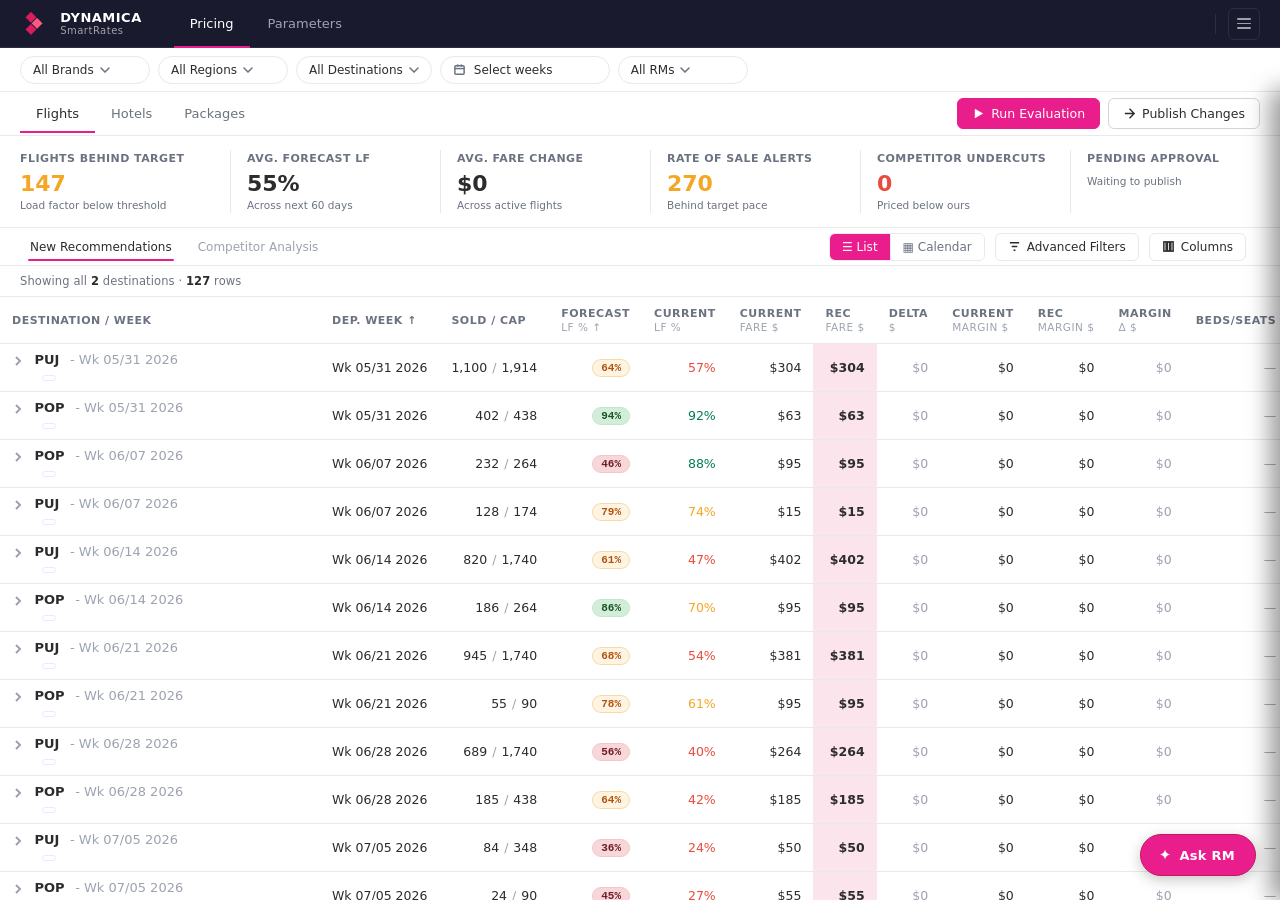
==== commit 66c029c4: "Update demo frontend and mock data" ====
--- a/data/flight.html
+++ b/data/flight.html
@@ -2315,8 +2315,6 @@
       <th class="text-right" style="width:85px;cursor:pointer;user-select:none;" onclick="toggleTopSort()" title="Sort by forecast LF">Forecast<span class="th-sub">LF % <span class="sort-ind">${arrow}</span></span></th>
       <th class="text-right" style="width:80px;">Current<span class="th-sub">LF %</span></th>
       <th class="text-right" style="width:90px;">Current<span class="th-sub">Fare $</span></th>
-      <th class="text-right" style="width:80px;">Chg<span class="th-sub">$</span></th>
-      <th class="text-right" style="width:80px;">Chg<span class="th-sub">%</span></th>
       <th class="text-right" style="width:90px;">Rec<span class="th-sub">Fare $</span></th>
       <th class="text-right" style="width:80px;">Delta<span class="th-sub">$</span></th>
       <th class="text-right" style="width:90px;">Current<span class="th-sub">Margin $</span></th>
@@ -2396,8 +2394,7 @@
           <td class="text-right num">${dwAgg.sold.toLocaleString()}<span style="color:var(--text-muted);margin:0 5px;">/</span>${dwAgg.capacity.toLocaleString()}</td>
           <td class="text-right">${lfPill(dwAgg.forecastLF)}</td>
           <td class="text-right">${lfText(dwAgg.lf)}</td>
-          <td class="text-right${Math.abs(_fltScopeAvg('dw', dest.id, weekIdx).avgChange) >= 0.5 ? ' cur-pink' : ''}">${fmt$(dwAgg.avgCurrentFare + _fltScopeAvg('dw', dest.id, weekIdx).avgChange)}</td>
-          ${_fltChgCells('dw', dest.id, weekIdx, '', '', '')}
+          <td class="text-right">${fmt$(dwAgg.avgCurrentFare)}</td>
           <td class="text-right highlight-teal${dwAgg.deltaFare < 0 ? ' rec-down' : ''}">${fmt$(dwAgg.avgRecFare)}</td>
           <td class="text-right">${deltaCell(dwAgg.deltaFare)}</td>
           <td class="text-right num">${fmt$(dwAgg.avgCurrentMargin)}</td>
@@ -2405,7 +2402,7 @@
           <td class="text-right">${deltaCell(dwAgg.deltaMargin)}</td>
           <td class="text-right">${ratioBadge(ratio)}</td>
           <td class="text-right">${hOcc != null ? lfPill(hOcc) : '<span class="text-muted">—</span>'}</td>
-          <td class="flags-cell">${dwAgg.hasAlert ? '<span class="cost-change-flag" title="Alerts in this week">⚠️</span>' : ''}</td>
+          <td class="flags-cell"></td>
           ${_dwCapAlertTD(dest, weekIdx)}
           <td>
             <span class="pkg-action-icons" style="display:inline-flex;align-items:center;gap:6px;">
@@ -2430,9 +2427,6 @@
         const routeKey = `${dest.id}::${weekIdx}::${route.id}`;
         const routeOpen = expandedRoutes.has(routeKey);
         const rAgg = aggDates([date]);
-        const rosAheadRoute = date.rateOfSale >= date.rateOfSaleTarget;
-        const routeAlert = !rosAheadRoute || date.forecastLF < date.targetLF;
-
         entryRows.push(`
           <tr class="row-bedtype clickable" onclick="toggleRoute('${routeKey}')" style="cursor:pointer;">
             <td>
@@ -2445,8 +2439,7 @@
             <td class="text-right num">${rAgg.sold.toLocaleString()}<span style="color:var(--text-muted);margin:0 5px;">/</span>${rAgg.capacity.toLocaleString()}</td>
             <td class="text-right">${lfPill(rAgg.forecastLF)}</td>
             <td class="text-right">${lfText(rAgg.lf)}</td>
-            <td class="text-right${Math.abs(_fltScopeAvg('rt', dest.id, weekIdx, route.id).avgChange) >= 0.5 ? ' cur-pink' : ''}">${fmt$(rAgg.avgCurrentFare + _fltScopeAvg('rt', dest.id, weekIdx, route.id).avgChange)}</td>
-            ${_fltChgCells('rt', dest.id, weekIdx, route.id, '', '')}
+            <td class="text-right">${fmt$(rAgg.avgCurrentFare)}</td>
             <td class="text-right highlight-teal${rAgg.deltaFare < 0 ? ' rec-down' : ''}">${fmt$(rAgg.avgRecFare)}</td>
             <td class="text-right">${deltaCell(rAgg.deltaFare)}</td>
             <td class="text-right num">${fmt$(rAgg.avgCurrentMargin)}</td>
@@ -2454,7 +2447,7 @@
             <td class="text-right">${deltaCell(rAgg.deltaMargin)}</td>
             <td class="text-muted">—</td>
             <td class="text-muted">—</td>
-            <td class="flags-cell">${routeAlert ? '<span class="cost-change-flag" title="Alerts on this route">⚠️</span>' : ''}</td>
+            <td class="flags-cell"></td>
             ${_capAlertTD(!!date.capacityAlert)}
             <td></td>
           </tr>
@@ -2475,7 +2468,6 @@
           const blendRecMargin  = day.recMargin || 0;
           const blendForecast = day.forecastLF;
 
-          const hasNote    = !!notes[day.id];
           const dayAnyAuto = !!day.autoChanged || !!(day.economy && day.economy.autoChanged) || !!(day.business && day.business.autoChanged);
 
           entryRows.push(`
@@ -2489,8 +2481,7 @@
               <td class="text-right num">${totalSold.toLocaleString()}<span style="color:var(--text-muted);margin:0 5px;">/</span>${totalCap.toLocaleString()}</td>
               <td class="text-right">${lfPill(blendForecast)}</td>
               <td class="text-right">${lfText(blendLF)}</td>
-              <td class="text-right${Math.abs(_fltScopeAvg('dt', dest.id, weekIdx, route.id, day.id).avgChange) >= 0.5 ? ' cur-pink' : ''}">${fmt$(blendCurrFare + _fltScopeAvg('dt', dest.id, weekIdx, route.id, day.id).avgChange)}</td>
-              ${_fltChgCells('dt', dest.id, weekIdx, route.id, day.id, '')}
+              <td class="text-right">${fmt$(blendCurrFare)}</td>
               <td class="text-right highlight-teal${(blendRecFare - blendCurrFare) < 0 ? ' rec-down' : ''}">${fmt$(blendRecFare)}</td>
               <td class="text-right">${deltaCell(blendRecFare - blendCurrFare)}</td>
               <td class="text-right num">${fmt$(blendCurrMargin)}</td>
@@ -2500,7 +2491,6 @@
               <td class="text-muted">—</td>
               <td class="flags-cell">
                 <div class="flags-inline">
-                  ${day.hasCostChange ? '<span class="cost-change-flag" title="Cost change">⚠️</span>' : ''}
                   ${dayAnyAuto        ? '<span class="badge-auto" title="One or more classes auto-adjusted">⚡ AUTO</span>' : ''}
                 </div>
               </td>
@@ -2529,7 +2519,7 @@
 
   const allRows = entries.flatMap(e => e.rows);
   if (visibleDestSet.size === 0 && (advFiltersActive() || headerFiltersActive())) {
-    allRows.push('<tr><td colspan="18" style="text-align:center;color:var(--text-muted);padding:32px;">No results match current filters</td></tr>');
+    allRows.push('<tr><td colspan="16" style="text-align:center;color:var(--text-muted);padding:32px;">No results match current filters</td></tr>');
   }
 
   tbody.innerHTML = allRows.join('');
@@ -4284,8 +4274,6 @@
       ${alerts.length ? `<div class="cdp-section"><div class="cdp-section-title">Alerts</div>${alerts.join('')}</div>` : ''}
 
       <div class="cdp-actions">
-        <button type="button" class="cdp-btn primary" onclick="cdpAcceptRec('${date.id}')">Accept Recommendation</button>
-        <button type="button" class="cdp-btn ${date.locked ? 'primary locked' : ''}" onclick="cdpToggleLock('${date.id}')">${date.locked ? '🔒 Unlock Price' : '🔒 Lock Price'}</button>
         <button type="button" class="cdp-btn" onclick="openExposure('${date.id}')">📊 View Booking Curve</button>
       </div>
     `;
@@ -4299,8 +4287,8 @@
     const routeBucketDates = bucketIndices.map(i => route.dates[i]).filter(Boolean);
     const date = route.dates[weekIdx] || routeBucketDates[0];
     const agg = routeBucketDates.length ? aggDates(routeBucketDates) : null;
-    // Per-date chips for this route.
-    const dateChips = route.dates.filter(Boolean).map((d) => {
+    // Per-date chips for only the clicked calendar week/month block.
+    const dateChips = routeBucketDates.map((d) => {
       const lfPct = d.capacity ? Math.round((d.sold / d.capacity) * 100) : 0;
       const pill = lfPill(d.capacity ? d.sold / d.capacity : 0);
       return `<div class="cdp-chip-row">
@@ -4332,9 +4320,9 @@
       </div>
 
       <div class="cdp-section">
-        <div class="cdp-section-title">All Flight Dates</div>
+        <div class="cdp-section-title">Flight Dates in Selection</div>
         <div class="cdp-chip-list">${dateChips}</div>
-        <a class="cdp-link" href="#" onclick="event.preventDefault();cdpExpandRoute('${dest.id}','${route.id}')">View all dates in list →</a>
+        <a class="cdp-link" href="#" onclick="event.preventDefault();cdpExpandRoute('${dest.id}','${route.id}')">View route in list →</a>
       </div>
     `;
     return;
@@ -5210,17 +5198,15 @@
     { id: 'forecastLF',    label: 'Forecast LF %',    col: 4 },
     { id: 'currentLF',     label: 'Current LF %',     col: 5 },
     { id: 'currentFare',   label: 'Current Fare $',   col: 6,  locked: true },
-    { id: 'chgDollar',     label: 'Chg $',            col: 7 },
-    { id: 'chgPct',        label: 'Chg %',            col: 8 },
-    { id: 'recFare',       label: 'Rec Fare $',       col: 9,  locked: true },
-    { id: 'deltaDollar',   label: 'Delta $',          col: 10 },
-    { id: 'currentMargin', label: 'Current Margin $', col: 11 },
-    { id: 'recMargin',     label: 'Rec Margin $',     col: 12 },
-    { id: 'marginDelta',   label: 'Margin Δ $',       col: 13 },
-    { id: 'bsRatio',       label: 'Beds/Seats',       col: 14 },
-    { id: 'hotelOcc',      label: 'Hotel Occ %',      col: 15 },
-    { id: 'flags',         label: 'Flags',            col: 16 },
-    { id: 'capAlert',      label: 'Cap. Alert',       col: 17 },
+    { id: 'recFare',       label: 'Rec Fare $',       col: 7,  locked: true },
+    { id: 'deltaDollar',   label: 'Delta $',          col: 8 },
+    { id: 'currentMargin', label: 'Current Margin $', col: 9 },
+    { id: 'recMargin',     label: 'Rec Margin $',     col: 10 },
+    { id: 'marginDelta',   label: 'Margin Δ $',       col: 11 },
+    { id: 'bsRatio',       label: 'Beds/Seats',       col: 12 },
+    { id: 'hotelOcc',      label: 'Hotel Occ %',      col: 13 },
+    { id: 'flags',         label: 'Flags',            col: 14 },
+    { id: 'capAlert',      label: 'Cap. Alert',       col: 15 },
   ];
   const columnVisibility = Object.fromEntries(COLUMN_DEFS.map(d => [d.id, true]));
   let built = false;
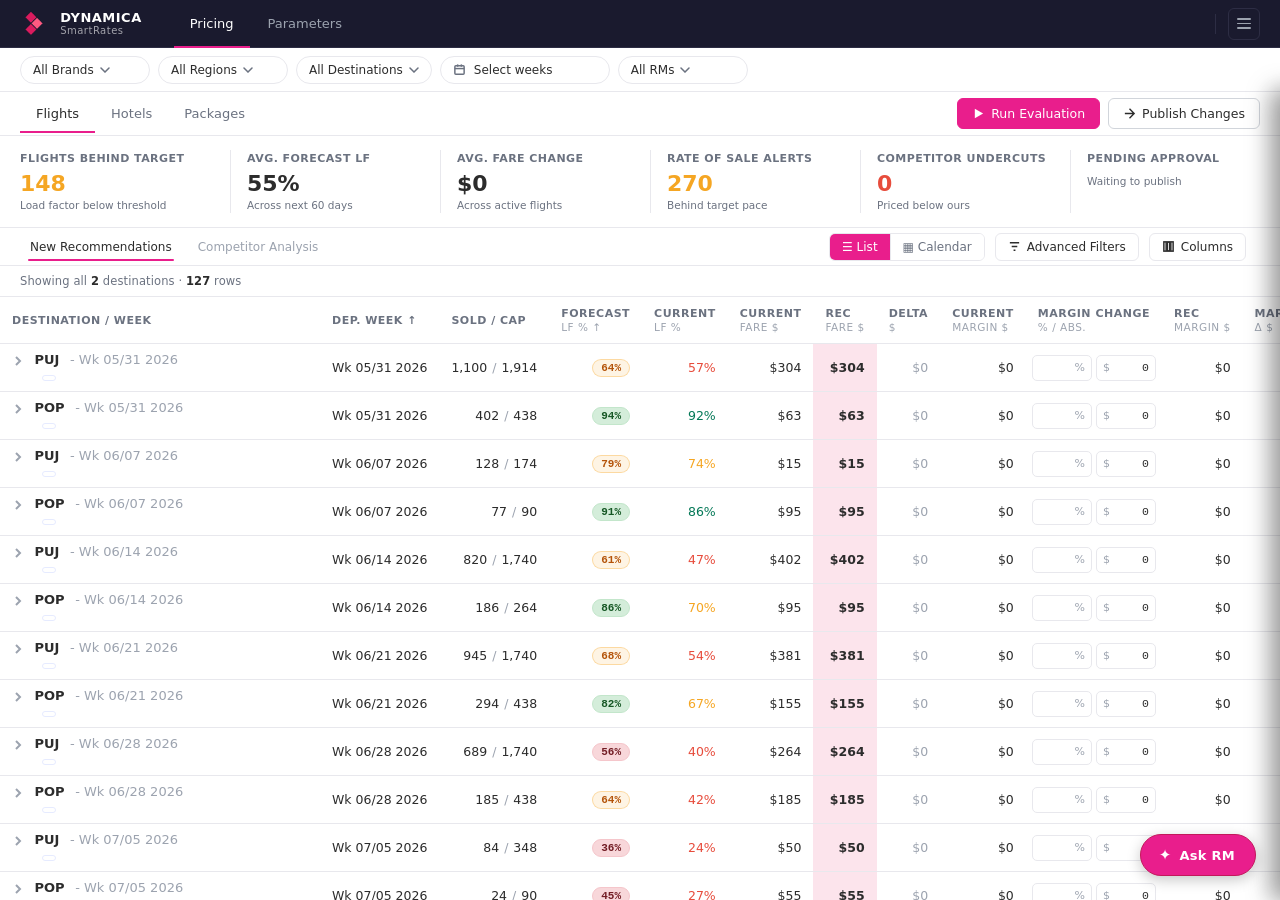
==== commit cb721d33: "Update demo frontend and mock data" ====
--- a/data/flight.html
+++ b/data/flight.html
@@ -1372,6 +1372,59 @@
 
     /* Effective current fare when there's a pending change */
     .cur-pink { color: var(--accent); font-weight: 600; }
+
+    .flt-margin-change-cell {
+      padding: 4px 6px !important;
+      min-width: 126px;
+    }
+    .flt-margin-change-cell.has-adjustment {
+      background: rgba(232, 0, 125, 0.08) !important;
+    }
+    .flt-change-pair {
+      display: grid;
+      grid-template-columns: 1fr 1fr;
+      gap: 4px;
+      align-items: center;
+    }
+    .flt-change-wrap {
+      position: relative;
+      display: flex;
+      align-items: center;
+      height: 26px;
+      border: 1px solid var(--border);
+      border-radius: 5px;
+      background: #fff;
+      overflow: hidden;
+    }
+    .flt-change-wrap:focus-within {
+      border-color: var(--accent);
+      box-shadow: 0 0 0 2px rgba(232, 0, 125, 0.10);
+    }
+    .flt-change-input {
+      min-width: 0;
+      width: 100%;
+      border: 0;
+      outline: 0;
+      padding: 3px 6px;
+      text-align: right;
+      font-family: var(--font-mono);
+      font-size: 11.5px;
+      color: var(--text-primary);
+      background: transparent;
+      -moz-appearance: textfield;
+    }
+    .flt-change-input::-webkit-outer-spin-button,
+    .flt-change-input::-webkit-inner-spin-button { -webkit-appearance: none; margin: 0; }
+    .flt-change-suffix,
+    .flt-change-prefix {
+      flex: 0 0 auto;
+      color: var(--text-muted);
+      font-size: 11px;
+      padding: 0 6px;
+      pointer-events: none;
+    }
+    .flt-margin-change-cell.adjust-up .flt-change-input { color: #047857; font-weight: 600; }
+    .flt-margin-change-cell.adjust-down .flt-change-input { color: var(--danger); font-weight: 600; }
 
     /* Beds:Seats descriptive label */
     .bs-label {
@@ -1997,6 +2050,7 @@
 const expandedRoutes    = new Set(); // `${dest.id}::${weekIdx}::${route.id}`
 const expandedDays      = new Set(); // `${dest.id}::${weekIdx}::${route.id}::${day.id}`
 const fareOverrides     = {};        // { leafKey: newFare }   leafKey = `${dayId}::${cls}`
+const marginOverrides   = {};        // { dayId: newMargin }   flight margin adjustment overrides
 const acceptedRecs      = new Set(); // leafKey — rec fare was accepted
 const rejectedRecs      = new Set(); // leafKey — rec fare was rejected
 const notes             = {};        // { dayId: { text, expires, createdBy, createdAt } }
@@ -2190,6 +2244,9 @@
 function getEffectiveFare(date) {
   return fareOverrides[date.id] != null ? fareOverrides[date.id] : date.currentFare;
 }
+function getEffectiveMargin(date) {
+  return marginOverrides[date.id] != null ? marginOverrides[date.id] : date.currentMargin;
+}
 function shortDate(s) {
   // Input "Apr 27, 2026" → "Mon 27 Apr"
   if (!s) return s;
@@ -2236,7 +2293,16 @@
 function shortMMDDYY(s) {
   const d = parseAppDate(s);
   if (!d) return shortMMDD(s);
+  return formatMMDDYYDate(d);
+}
+function formatMMDDYYDate(d) {
   return `${String(d.getMonth() + 1).padStart(2, '0')}/${String(d.getDate()).padStart(2, '0')}/${String(d.getFullYear()).slice(-2)}`;
+}
+function weekEndMMDDYY(date) {
+  const d = parseAppDate(date && (date.weekStart || date.departureDate));
+  if (!d) return shortMMDDYY(date && date.departureDate);
+  d.setDate(d.getDate() + 6);
+  return formatMMDDYYDate(d);
 }
 
 function aggDates(dates) {
@@ -2252,7 +2318,7 @@
   const lf = lfWeight ? lfNumerator / lfWeight : (capacity ? sold / capacity : 0);
   const fCur = dates.reduce((s, x) => s + getEffectiveFare(x), 0) / dates.length;
   const fRec = dates.reduce((s, x) => s + x.recFare, 0) / dates.length;
-  const mCur = dates.reduce((s, x) => s + x.currentMargin, 0) / dates.length;
+  const mCur = dates.reduce((s, x) => s + getEffectiveMargin(x), 0) / dates.length;
   const mRec = dates.reduce((s, x) => s + x.recMargin, 0) / dates.length;
   const forecastLF = dates.reduce((s, x) => s + x.forecastLF, 0) / dates.length;
   const targetLF   = dates.reduce((s, x) => s + x.targetLF, 0) / dates.length;
@@ -2318,6 +2384,7 @@
       <th class="text-right" style="width:90px;">Rec<span class="th-sub">Fare $</span></th>
       <th class="text-right" style="width:80px;">Delta<span class="th-sub">$</span></th>
       <th class="text-right" style="width:90px;">Current<span class="th-sub">Margin $</span></th>
+      <th style="width:132px;">Margin Change<span class="th-sub">% / abs.</span></th>
       <th class="text-right" style="width:90px;">Rec<span class="th-sub">Margin $</span></th>
       <th class="text-right" style="width:80px;">Margin<span class="th-sub">Δ $</span></th>
       <th class="text-right" style="width:110px;">Beds/Seats</th>
@@ -2376,6 +2443,7 @@
       const weekDisplay = datesAtWeek[0]?.weekLabel || `Wk ${shortMMDDYY(refDateStr)}`;
       const hOcc       = hotelOccForWeek(dest, weekIdx);
       const ratio      = bedsSeatsRatio(datesAtWeek);
+      const dwMarginAdj = _fltMarginScopeAvg('dw', dest.id, weekIdx);
 
       const entryRows = [];
       const entry = { weekIdx, forecastLF: dwAgg.forecastLF, rows: entryRows };
@@ -2397,7 +2465,8 @@
           <td class="text-right">${fmt$(dwAgg.avgCurrentFare)}</td>
           <td class="text-right highlight-teal${dwAgg.deltaFare < 0 ? ' rec-down' : ''}">${fmt$(dwAgg.avgRecFare)}</td>
           <td class="text-right">${deltaCell(dwAgg.deltaFare)}</td>
-          <td class="text-right num">${fmt$(dwAgg.avgCurrentMargin)}</td>
+          <td class="text-right num${Math.abs(dwMarginAdj.avgChange) >= 0.5 ? ' cur-pink' : ''}">${fmt$(dwAgg.avgCurrentMargin)}</td>
+          ${_fltMarginChgCell('dw', dest.id, weekIdx, '', '')}
           <td class="text-right num">${fmt$(dwAgg.avgRecMargin)}</td>
           <td class="text-right">${deltaCell(dwAgg.deltaMargin)}</td>
           <td class="text-right">${ratioBadge(ratio)}</td>
@@ -2427,6 +2496,7 @@
         const routeKey = `${dest.id}::${weekIdx}::${route.id}`;
         const routeOpen = expandedRoutes.has(routeKey);
         const rAgg = aggDates([date]);
+        const rtMarginAdj = _fltMarginScopeAvg('rt', dest.id, weekIdx, route.id);
         entryRows.push(`
           <tr class="row-bedtype clickable" onclick="toggleRoute('${routeKey}')" style="cursor:pointer;">
             <td>
@@ -2442,7 +2512,8 @@
             <td class="text-right">${fmt$(rAgg.avgCurrentFare)}</td>
             <td class="text-right highlight-teal${rAgg.deltaFare < 0 ? ' rec-down' : ''}">${fmt$(rAgg.avgRecFare)}</td>
             <td class="text-right">${deltaCell(rAgg.deltaFare)}</td>
-            <td class="text-right num">${fmt$(rAgg.avgCurrentMargin)}</td>
+            <td class="text-right num${Math.abs(rtMarginAdj.avgChange) >= 0.5 ? ' cur-pink' : ''}">${fmt$(rAgg.avgCurrentMargin)}</td>
+            ${_fltMarginChgCell('rt', dest.id, weekIdx, route.id, '')}
             <td class="text-right num">${fmt$(rAgg.avgRecMargin)}</td>
             <td class="text-right">${deltaCell(rAgg.deltaMargin)}</td>
             <td class="text-muted">—</td>
@@ -2464,9 +2535,10 @@
           const blendLF   = Number.isFinite(day.currentLF) ? day.currentLF : (totalCap ? totalSold / totalCap : 0);
           const blendCurrFare   = day.currentFare || 0;
           const blendRecFare    = day.recFare || 0;
-          const blendCurrMargin = day.currentMargin || 0;
+          const blendCurrMargin = getEffectiveMargin(day) || 0;
           const blendRecMargin  = day.recMargin || 0;
           const blendForecast = day.forecastLF;
+          const dtMarginAdj = _fltMarginScopeAvg('dt', dest.id, weekIdx, route.id, day.id);
 
           const dayAnyAuto = !!day.autoChanged || !!(day.economy && day.economy.autoChanged) || !!(day.business && day.business.autoChanged);
 
@@ -2484,7 +2556,8 @@
               <td class="text-right">${fmt$(blendCurrFare)}</td>
               <td class="text-right highlight-teal${(blendRecFare - blendCurrFare) < 0 ? ' rec-down' : ''}">${fmt$(blendRecFare)}</td>
               <td class="text-right">${deltaCell(blendRecFare - blendCurrFare)}</td>
-              <td class="text-right num">${fmt$(blendCurrMargin)}</td>
+              <td class="text-right num${Math.abs(dtMarginAdj.avgChange) >= 0.5 ? ' cur-pink' : ''}">${fmt$(blendCurrMargin)}</td>
+              ${_fltMarginChgCell('dt', dest.id, weekIdx, route.id, day.id)}
               <td class="text-right num">${fmt$(blendRecMargin)}</td>
               <td class="text-right">${deltaCell(blendRecMargin - blendCurrMargin)}</td>
               <td class="text-muted">—</td>
@@ -2519,7 +2592,7 @@
 
   const allRows = entries.flatMap(e => e.rows);
   if (visibleDestSet.size === 0 && (advFiltersActive() || headerFiltersActive())) {
-    allRows.push('<tr><td colspan="16" style="text-align:center;color:var(--text-muted);padding:32px;">No results match current filters</td></tr>');
+    allRows.push('<tr><td colspan="17" style="text-align:center;color:var(--text-muted);padding:32px;">No results match current filters</td></tr>');
   }
 
   tbody.innerHTML = allRows.join('');
@@ -2847,6 +2920,100 @@
 // ── Exposure panel (booking curve + fare history) ─────────
 // The 27 MB booking-curve export is loaded on demand the first time a curve is
 // opened, rather than on every page load.
+function _fltMarginScopeLeaves(scope, destId, weekIdx, routeId, dayId) {
+  const out = [];
+  const dest = FLIGHT_DATA.find(d => d.id === destId);
+  if (!dest) return out;
+  const routes = (scope === 'rt' || scope === 'dt')
+    ? dest.routes.filter(r => r.id === routeId)
+    : dest.routes;
+  routes.forEach(route => {
+    const date = route.dates[weekIdx];
+    if (!date) return;
+    const sourceDays = date.days || [date];
+    const days = scope === 'dt'
+      ? sourceDays.filter(d => d.id === dayId)
+      : sourceDays;
+    days.forEach(day => out.push({
+      dayId: day.id,
+      currentMargin: Number(day.currentMargin) || 0,
+    }));
+  });
+  return out;
+}
+
+function _fltMarginScopeAvg(scope, destId, weekIdx, routeId, dayId) {
+  const leaves = _fltMarginScopeLeaves(scope, destId, Number(weekIdx), routeId, dayId);
+  if (!leaves.length) return { avgChange: 0, avgCurrentMargin: 0 };
+  let sumChange = 0;
+  let sumCurrent = 0;
+  leaves.forEach(lf => {
+    const override = marginOverrides[lf.dayId];
+    const change = override != null ? override - lf.currentMargin : 0;
+    sumChange += change;
+    sumCurrent += lf.currentMargin;
+  });
+  return {
+    avgChange: sumChange / leaves.length,
+    avgCurrentMargin: sumCurrent / leaves.length,
+  };
+}
+
+function _fltApplyMarginChange(leaves, changeOrFn) {
+  leaves.forEach(lf => {
+    const change = typeof changeOrFn === 'function' ? changeOrFn(lf) : changeOrFn;
+    if (!Number.isFinite(change) || Math.abs(change) < 0.5) {
+      delete marginOverrides[lf.dayId];
+    } else {
+      marginOverrides[lf.dayId] = Math.round(lf.currentMargin + change);
+    }
+  });
+  renderRecsTable();
+  renderMetricsBar();
+}
+
+function onMarginChgDollar(scope, destId, weekIdx, routeId, dayId, raw) {
+  const amount = raw === '' ? 0 : Number(raw);
+  _fltApplyMarginChange(
+    _fltMarginScopeLeaves(scope, destId, Number(weekIdx), routeId, dayId),
+    Number.isFinite(amount) ? amount : 0
+  );
+}
+
+function onMarginChgPct(scope, destId, weekIdx, routeId, dayId, raw) {
+  const pct = raw === '' ? 0 : Number(raw);
+  _fltApplyMarginChange(
+    _fltMarginScopeLeaves(scope, destId, Number(weekIdx), routeId, dayId),
+    Number.isFinite(pct) ? (lf => lf.currentMargin * (pct / 100)) : 0
+  );
+}
+
+function _fltMarginChgCell(scope, destId, weekIdx, routeId, dayId) {
+  const { avgChange, avgCurrentMargin } = _fltMarginScopeAvg(scope, destId, weekIdx, routeId, dayId);
+  const hasChg = Math.abs(avgChange) >= 0.5;
+  const pctRounded = avgCurrentMargin > 0 ? Math.round((avgChange / avgCurrentMargin) * 1000) / 10 : 0;
+  const dollarVal = hasChg ? String(Math.round(avgChange)) : '0';
+  const pctVal = hasChg ? String(pctRounded) : '';
+  const adjClass = hasChg ? ` has-adjustment ${avgChange < 0 ? 'adjust-down' : 'adjust-up'}` : '';
+  const args = `'${scope}','${destId}','${weekIdx}','${routeId || ''}','${dayId || ''}'`;
+  return `
+    <td class="flt-margin-change-cell${adjClass}">
+      <div class="flt-change-pair" onclick="event.stopPropagation()">
+        <span class="flt-change-wrap">
+          <input class="flt-change-input" type="number" step="0.1" value="${pctVal}"
+                 onchange="onMarginChgPct(${args}, this.value)" />
+          <span class="flt-change-suffix">%</span>
+        </span>
+        <span class="flt-change-wrap">
+          <span class="flt-change-prefix">$</span>
+          <input class="flt-change-input" type="number" step="1" value="${dollarVal}"
+                 onchange="onMarginChgDollar(${args}, this.value)" />
+        </span>
+      </div>
+    </td>
+  `;
+}
+
 let _curvePromise = null;
 function ensureCurveLoaded() {
   if (typeof FLIGHT_BOOKING_CURVE_DATA !== 'undefined' && FLIGHT_BOOKING_CURVE_DATA.length) {
@@ -3710,7 +3877,8 @@
   if (fLF < af.forecastLF.min || fLF > af.forecastLF.max) return false;
   if (tLF < af.targetLF.min   || tLF > af.targetLF.max)   return false;
   if (eff < af.currentFare.min || eff > af.currentFare.max) return false;
-  if (date.currentMargin < af.currentMargin.min || date.currentMargin > af.currentMargin.max) return false;
+  const effMargin = getEffectiveMargin(date);
+  if (effMargin < af.currentMargin.min || effMargin > af.currentMargin.max) return false;
   if (date.capacity < af.capacity.min || date.capacity > af.capacity.max) return false;
 
   if (af.recDiffers && date.recFare === eff) return false;
@@ -3823,7 +3991,7 @@
       idx: i,
       departureDate: refDate.departureDate,
       label: refDate.weekLabel || `Wk ${shortMMDDYY(refDate.departureDate)}`,
-      mmdd: shortMMDDYY(refDate.departureDate),
+      mmdd: weekEndMMDDYY(refDate),
     });
   }
   return weeks;
@@ -4210,8 +4378,9 @@
     const date  = route ? route.dates.find(d => d.id === dateId) : null;
     if (!route || !date) { content.innerHTML = ''; return; }
     const eff = getEffectiveFare(date);
+    const effMargin = getEffectiveMargin(date);
     const dFare = date.recFare - eff;
-    const marginD = date.recMargin - date.currentMargin;
+    const marginD = date.recMargin - effMargin;
     const lf = date.capacity ? date.sold / date.capacity : 0;
     const unsold = date.capacity - date.sold;
     const cheapest = Math.min(date.comp1Fare, date.comp2Fare);
@@ -4258,7 +4427,7 @@
         <div class="cdp-row"><span class="cdp-label">Current Fare</span><span class="cdp-val cdp-big">${fmt$(eff)}</span></div>
         <div class="cdp-row"><span class="cdp-label">Recommended Fare</span><span class="cdp-val cdp-big teal">${fmt$(date.recFare)}</span></div>
         <div class="cdp-row"><span class="cdp-label">Delta</span><span class="cdp-val">${deltaCell(dFare)}</span></div>
-        <div class="cdp-row"><span class="cdp-label">Current Margin</span><span class="cdp-val">${fmt$(date.currentMargin)}</span></div>
+        <div class="cdp-row"><span class="cdp-label">Current Margin</span><span class="cdp-val">${fmt$(effMargin)}</span></div>
         <div class="cdp-row"><span class="cdp-label">Rec Margin</span><span class="cdp-val teal">${fmt$(date.recMargin)}</span></div>
         <div class="cdp-row"><span class="cdp-label">Margin Δ</span><span class="cdp-val">${deltaCell(marginD)}</span></div>
       </div>
@@ -5201,12 +5370,13 @@
     { id: 'recFare',       label: 'Rec Fare $',       col: 7,  locked: true },
     { id: 'deltaDollar',   label: 'Delta $',          col: 8 },
     { id: 'currentMargin', label: 'Current Margin $', col: 9 },
-    { id: 'recMargin',     label: 'Rec Margin $',     col: 10 },
-    { id: 'marginDelta',   label: 'Margin Δ $',       col: 11 },
-    { id: 'bsRatio',       label: 'Beds/Seats',       col: 12 },
-    { id: 'hotelOcc',      label: 'Hotel Occ %',      col: 13 },
-    { id: 'flags',         label: 'Flags',            col: 14 },
-    { id: 'capAlert',      label: 'Cap. Alert',       col: 15 },
+    { id: 'marginChange',  label: 'Margin Change',    col: 10 },
+    { id: 'recMargin',     label: 'Rec Margin $',     col: 11 },
+    { id: 'marginDelta',   label: 'Margin Delta $',   col: 12 },
+    { id: 'bsRatio',       label: 'Beds/Seats',       col: 13 },
+    { id: 'hotelOcc',      label: 'Hotel Occ %',      col: 14 },
+    { id: 'flags',         label: 'Flags',            col: 15 },
+    { id: 'capAlert',      label: 'Cap. Alert',       col: 16 },
   ];
   const columnVisibility = Object.fromEntries(COLUMN_DEFS.map(d => [d.id, true]));
   let built = false;
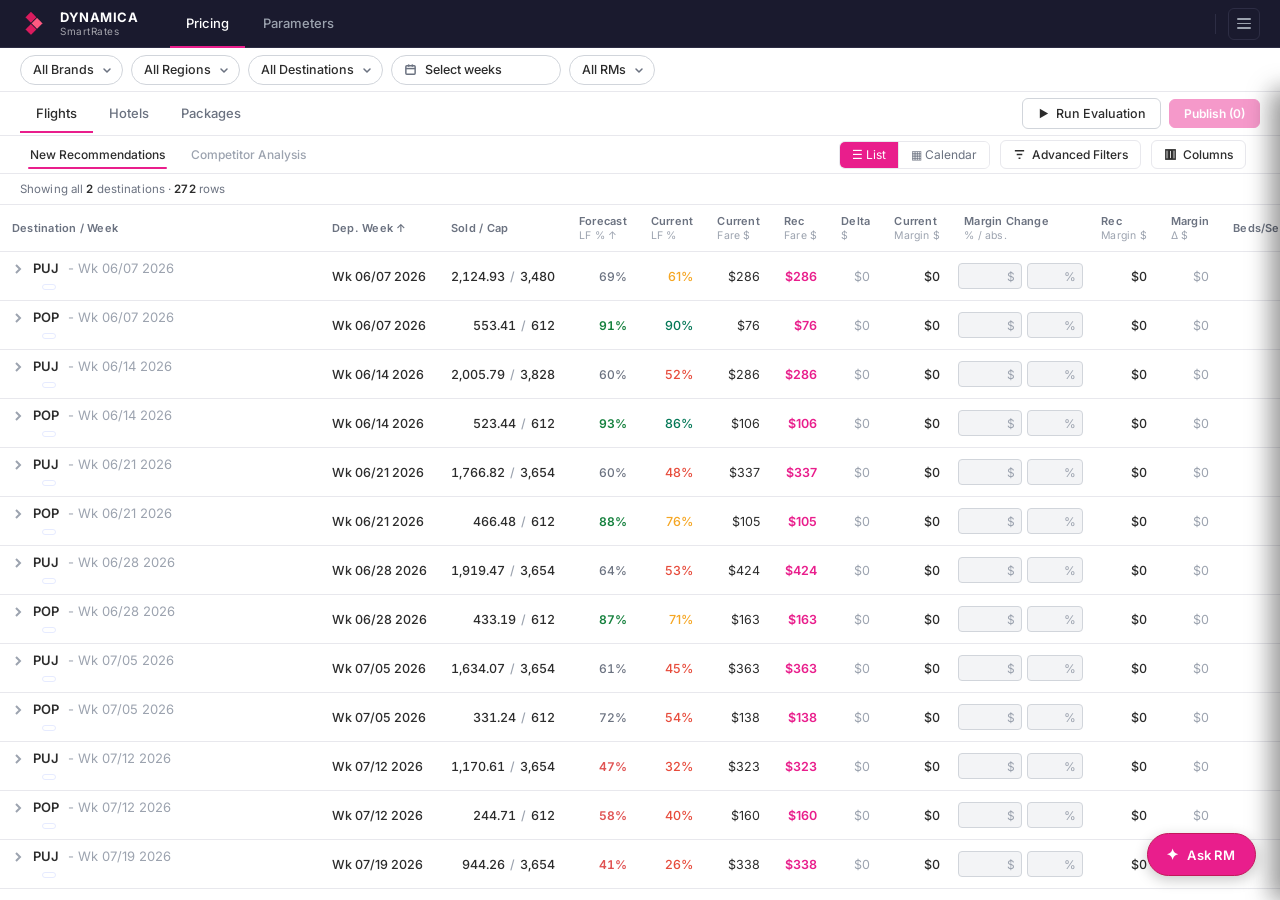
==== commit 65907ab3: "Refresh demo data and UI; fix flight coverage and chart markers" ====
--- a/data/flight.html
+++ b/data/flight.html
@@ -1338,25 +1338,9 @@
       align-items: center;
       gap: 2px;
     }
-    .chg-input {
-      width: 64px;
-      padding: 3px 6px;
-      border: 1px solid var(--border);
-      border-radius: 3px;
-      font-family: var(--font-mono);
-      font-size: 11.5px;
-      text-align: right;
-      outline: none;
-      background: #fff;
-      color: var(--text-primary);
-      -moz-appearance: textfield;
-    }
-    .chg-input::-webkit-outer-spin-button,
-    .chg-input::-webkit-inner-spin-button { -webkit-appearance: none; margin: 0; }
-    .chg-input:focus { border-color: var(--accent); box-shadow: 0 0 0 2px rgba(232, 0, 125, 0.10); }
-    .chg-input::placeholder { color: var(--text-muted); font-weight: 400; font-family: var(--font-sans); font-size: 10.5px; }
+    /* .chg-input inherits the shared .price-input look (styles.css) */
     td.chg-cell.has-chg { background: rgba(232, 0, 125, 0.08); }
-    td.chg-cell.has-chg .chg-input { border-color: rgba(232, 0, 125, 0.40); background: #fff; }
+    td.chg-cell.has-chg .chg-input { border-color: rgba(233, 30, 140, 0.45); }
     .chg-input-wrap.chg-pos .chg-input { color: #047857; font-weight: 600; }
     .chg-input-wrap.chg-neg .chg-input { color: var(--danger); font-weight: 600; }
     .chg-clear {
@@ -1380,49 +1364,8 @@
     .flt-margin-change-cell.has-adjustment {
       background: rgba(232, 0, 125, 0.08) !important;
     }
-    .flt-change-pair {
-      display: grid;
-      grid-template-columns: 1fr 1fr;
-      gap: 4px;
-      align-items: center;
-    }
-    .flt-change-wrap {
-      position: relative;
-      display: flex;
-      align-items: center;
-      height: 26px;
-      border: 1px solid var(--border);
-      border-radius: 5px;
-      background: #fff;
-      overflow: hidden;
-    }
-    .flt-change-wrap:focus-within {
-      border-color: var(--accent);
-      box-shadow: 0 0 0 2px rgba(232, 0, 125, 0.10);
-    }
-    .flt-change-input {
-      min-width: 0;
-      width: 100%;
-      border: 0;
-      outline: 0;
-      padding: 3px 6px;
-      text-align: right;
-      font-family: var(--font-mono);
-      font-size: 11.5px;
-      color: var(--text-primary);
-      background: transparent;
-      -moz-appearance: textfield;
-    }
-    .flt-change-input::-webkit-outer-spin-button,
-    .flt-change-input::-webkit-inner-spin-button { -webkit-appearance: none; margin: 0; }
-    .flt-change-suffix,
-    .flt-change-prefix {
-      flex: 0 0 auto;
-      color: var(--text-muted);
-      font-size: 11px;
-      padding: 0 6px;
-      pointer-events: none;
-    }
+    /* .flt-change-input inherits the shared .price-input look (styles.css) */
+    .flt-margin-change-cell.has-adjustment .flt-change-input { border-color: rgba(233, 30, 140, 0.45); }
     .flt-margin-change-cell.adjust-up .flt-change-input { color: #047857; font-weight: 600; }
     .flt-margin-change-cell.adjust-down .flt-change-input { color: var(--danger); font-weight: 600; }
 
@@ -1550,6 +1493,12 @@
     </div>
   </div>
 </div>
+<!-- ── Alerts tooltip (Adisseo styling) ── -->
+<div class="tooltip-popup" id="alertsTooltip">
+  <div class="tooltip-title">Alerts in effect</div>
+  <div id="alertsTooltipBody"></div>
+</div>
+
 <div class="re-toast" id="reToast">
   <span class="spinner"></span>
   <span class="check">✓</span>
@@ -1675,48 +1624,14 @@
     <a href="hotel.html"   class="subtab">Hotels</a>
     <a href="pricing.html" class="subtab">Packages</a>
     <div class="subtab-spacer"></div>
-    <button class="btn btn-primary" onclick="runEvaluation()" style="margin-right:8px;">
+    <button class="btn btn-ghost" onclick="runEvaluation()" style="margin-right:8px;">
       <svg width="13" height="13" viewBox="0 0 14 14" fill="none" stroke="currentColor" stroke-width="1.8"><polygon points="3,2 12,7 3,12" fill="currentColor" stroke="none"/></svg>
       Run Evaluation
     </button>
-    <button id="publishBtn" class="btn btn-ghost" onclick="publishChanges()">
-      <svg width="13" height="13" viewBox="0 0 14 14" fill="none" stroke="currentColor" stroke-width="1.5"><path d="M2 7h10M7 2l5 5-5 5"/></svg>
-      Publish Changes
+    <button id="publishBtn" class="commit-btn" type="button" onclick="publishChanges()" disabled>
+      <span class="commit-spinner"></span>
+      <span class="commit-label">Publish (0)</span>
     </button>
-  </div>
-
-  <!-- ── Metrics Bar (6 KPI cards) ── -->
-  <div class="metrics-bar" id="metricsBar">
-    <div class="metric-card metric-emphasis">
-      <div class="metric-card-label">Flights behind target</div>
-      <div class="metric-card-value metric-warn" id="mFlightsBehind">—</div>
-      <div class="metric-card-sub">Load factor below threshold</div>
-    </div>
-    <div class="metric-card">
-      <div class="metric-card-label">Avg. forecast LF</div>
-      <div class="metric-card-value" id="mAvgForecastLF">—</div>
-      <div class="metric-card-sub">Across next 60 days</div>
-    </div>
-    <div class="metric-card">
-      <div class="metric-card-label">Avg. fare change</div>
-      <div class="metric-card-value" id="mAvgFareChange">—</div>
-      <div class="metric-card-sub">Across active flights</div>
-    </div>
-    <div class="metric-card metric-emphasis">
-      <div class="metric-card-label">Rate of sale alerts</div>
-      <div class="metric-card-value metric-warn" id="mROSAlerts">—</div>
-      <div class="metric-card-sub">Behind target pace</div>
-    </div>
-    <div class="metric-card">
-      <div class="metric-card-label">Competitor undercuts</div>
-      <div class="metric-card-value metric-neg" id="mCompUndercuts">—</div>
-      <div class="metric-card-sub">Priced below ours</div>
-    </div>
-    <div class="metric-card metric-emphasis">
-      <div class="metric-card-label">Pending approval</div>
-      <div class="metric-card-value" id="mPendingApproval">—</div>
-      <div class="metric-card-sub">Waiting to publish</div>
-    </div>
   </div>
 
   <!-- ── Sub-subtab Bar ── -->
@@ -2168,11 +2083,39 @@
 }
 // Capacity-alert badge is driven by the real capacity_alert column — only
 // rendered when the backing field is genuinely true.
+// Alerts — Adisseo-style amber bell; click → "Alerts in effect" popup.
+let _alertSeq = 0;
+const _alertData = new Map();
 function _capAlertTD(hasAlert) {
-  return hasAlert
-    ? `<td class="text-center"><span class="cap-alert-badge" title="Capacity alert flagged for this flight">CAPACITY</span></td>`
-    : '<td class="text-center text-muted">—</td>';
-}
+  if (!hasAlert) return '<td class="text-center"></td>';
+  const id = `flt-alert-${++_alertSeq}`;
+  _alertData.set(id, [{ key: 'CAPACITY', title: 'Capacity alert — load factor approaching capacity' }]);
+  return `<td class="text-center"><div class="alert-bell-wrap"><button type="button" class="alert-bell" title="Alerts" aria-label="Show alerts" onclick="showAlerts(event, '${id}')">
+    <svg width="14" height="14" viewBox="0 0 16 16" fill="none" stroke="#f5a623" stroke-width="1.5" stroke-linecap="round"><path d="M8 2a5 5 0 0 1 5 5c0 3.5 1.5 4.5 1.5 4.5h-13S3 10.5 3 7a5 5 0 0 1 5-5z"/><line x1="6.5" y1="14" x2="9.5" y2="14"/></svg>
+  </button></div></td>`;
+}
+const _alertIcons = {
+  CAPACITY: '<rect x="2" y="3" width="10" height="9" rx="1"/><rect x="4" y="6" width="2" height="4" fill="currentColor"/><rect x="7" y="4.5" width="2" height="5.5" fill="currentColor"/>',
+};
+function showAlerts(e, id) {
+  e.stopPropagation();
+  const alerts = _alertData.get(id);
+  if (!alerts || !alerts.length) return;
+  const tt = document.getElementById('alertsTooltip');
+  const body = document.getElementById('alertsTooltipBody');
+  const wasOpen = tt.classList.contains('open') && tt.dataset.for === id;
+  body.innerHTML = alerts.map(a => {
+    const icon = _alertIcons[a.key] || '<circle cx="7" cy="7" r="5"/><path d="M7 4.5v3M7 9.5v.5"/>';
+    return `<div class="tooltip-item"><svg viewBox="0 0 14 14" fill="none" stroke="currentColor" stroke-width="1.5" stroke-linecap="round" stroke-linejoin="round">${icon}</svg> ${a.title}</div>`;
+  }).join('');
+  tt.dataset.for = id;
+  tt.style.left = Math.min(e.clientX - 10, window.innerWidth - 300) + 'px';
+  tt.style.top = (e.clientY + 16) + 'px';
+  tt.classList.toggle('open', !wasOpen);
+}
+document.addEventListener('click', e => {
+  if (!e.target.closest('.alert-bell')) document.getElementById('alertsTooltip')?.classList.remove('open');
+});
 function _dwCapAlertTD(dest, weekIdx) {
   const fire = dest.routes.some(r => {
     const d = r.dates[weekIdx];
@@ -2306,6 +2249,7 @@
 }
 
 function aggDates(dates) {
+  dates = dates.flatMap(flightDays);
   if (!dates.length) return null;
   const capacity = dates.reduce((s, x) => s + x.capacity, 0);
   const sold = dates.reduce((s, x) => s + x.sold, 0);
@@ -2345,7 +2289,7 @@
   // total flight seats (~18k) — different units over different periods, which
   // collapsed to ~0.4 for every destination and mislabeled them all
   // "Under-bedded". The pricing CSV already carries the real per-flight ratio.)
-  const ratios = (dates || [])
+  const ratios = (dates || []).flatMap(flightDays)
     .map(d => (d ? d.bedsToSeatsRatio : null))
     .filter(v => Number.isFinite(v));
   if (!ratios.length) return null;
@@ -2390,7 +2334,7 @@
       <th class="text-right" style="width:110px;">Beds/Seats</th>
       <th class="text-right" style="width:80px;">Hotel<span class="th-sub">Occ %</span></th>
       <th style="width:80px;">Flags</th>
-      <th style="width:90px;">Cap. Alert</th>
+      <th style="width:70px;">Alerts</th>
       <th style="width:110px;">Actions</th>
     </tr>
   `;
@@ -2414,29 +2358,22 @@
       const dwKey = `${dest.id}::${weekIdx}`;
       const dwOpen = expandedDestWeeks.has(dwKey);
 
-      // Header date range filter — check the week's reference date. Use the
-      // first route that actually flies this week (routes fly different week
-      // sets, so routes[0] is often empty and would skip the filter entirely).
-      const refDate = dest.routes.map(r => r.dates[weekIdx]).find(Boolean);
-      if (refDate && !passesHeaderDate(refDate)) continue;
-
       // Determine which routes pass at this week
       const matchingRoutes = dest.routes
         .filter(r => passesRouteLevel(r))
-        .map(r => ({ route: r, date: r.dates[weekIdx] }))
-        .filter(x => x.date && passesFlightDate(x.date));
+        .map(r => ({ route: r, date: r.dates[weekIdx],
+          days: flightDays(r.dates[weekIdx]).filter(d => passesHeaderDate(d) && passesFlightDate(d)) }))
+        .filter(x => x.days.length);
 
       // Tally totals
-      dest.routes.forEach(r => { if (r.dates[weekIdx]) totalLeaves++; });
-      matchingRoutes.forEach(() => { visibleLeaves++; });
-
-      if (!matchingRoutes.length && advFiltersActive()) continue;
+      dest.routes.forEach(r => { totalLeaves += flightDays(r.dates[weekIdx]).length; });
+      matchingRoutes.forEach(x => { visibleLeaves += x.days.length; });
+
+      if (!matchingRoutes.length) continue;
 
       visibleDestSet.add(dest.id);
 
-      const datesAtWeek = matchingRoutes.length
-        ? matchingRoutes.map(x => x.date)
-        : dest.routes.map(r => r.dates[weekIdx]).filter(Boolean);
+      const datesAtWeek = matchingRoutes.flatMap(x => x.days);
       const dwAgg = aggDates(datesAtWeek);
       if (!dwAgg) continue;
       const refDateStr = datesAtWeek[0]?.departureDate || '';
@@ -2489,13 +2426,11 @@
       if (!dwOpen) continue;
 
       // ── Level 2: Flight Route rows (within this dest+week) — filtered ──
-      const routeIterList = matchingRoutes.length
-        ? matchingRoutes
-        : dest.routes.map(r => ({ route: r, date: r.dates[weekIdx] })).filter(x => x.date);
-      routeIterList.forEach(({ route, date }) => {
+      const routeIterList = matchingRoutes;
+      routeIterList.forEach(({ route, date, days }) => {
         const routeKey = `${dest.id}::${weekIdx}::${route.id}`;
         const routeOpen = expandedRoutes.has(routeKey);
-        const rAgg = aggDates([date]);
+        const rAgg = aggDates(days);
         const rtMarginAdj = _fltMarginScopeAvg('rt', dest.id, weekIdx, route.id);
         entryRows.push(`
           <tr class="row-bedtype clickable" onclick="toggleRoute('${routeKey}')" style="cursor:pointer;">
@@ -2527,7 +2462,7 @@
         if (!routeOpen) return;
 
         // ── Level 3: Flight Date rows ──
-        const dayList = date.days || [date];
+        const dayList = days;
         dayList.forEach(day => {
           const dayKey  = `${routeKey}::${day.id}`;
           const totalCap  = day.capacity || 0;
@@ -2541,9 +2476,10 @@
           const dtMarginAdj = _fltMarginScopeAvg('dt', dest.id, weekIdx, route.id, day.id);
 
           const dayAnyAuto = !!day.autoChanged || !!(day.economy && day.economy.autoChanged) || !!(day.business && day.business.autoChanged);
+          const dayState = dayRecState(day);
 
           entryRows.push(`
-            <tr class="row-date">
+            <tr class="row-date${dayState ? ' row-' + dayState : ''}">
               <td>
                 <span class="row-indent-spacer"></span>
                 <span>${shortDate(day.departureDate)}</span>
@@ -2568,12 +2504,14 @@
                 </div>
               </td>
               ${_capAlertTD(!!day.capacityAlert)}
-              <td>
-                <span class="pkg-action-icons">
-                  <button title="Booking curve" onclick="event.stopPropagation();openExposure('${day.id}')">
+              <td class="action-cell">
+                <span class="action-cell-inner" onclick="event.stopPropagation()">
+                  <button type="button" class="action-btn act-accept${dayState === 'accepted' ? ' solid' : ''}" title="Accept recommendation" onclick="acceptDayRec('${day.id}')" ${day.locked ? 'disabled' : ''}><svg width="12" height="12" viewBox="0 0 14 14" fill="none" stroke="currentColor" stroke-width="2" stroke-linecap="round" stroke-linejoin="round"><polyline points="2.5,7.5 5.5,10.5 11.5,3.5"/></svg></button>
+                  <button type="button" class="action-btn act-reject${dayState === 'rejected' ? ' solid' : ''}" title="Reject recommendation" onclick="rejectDayRec('${day.id}')" ${day.locked ? 'disabled' : ''}><svg width="11" height="11" viewBox="0 0 14 14" fill="none" stroke="currentColor" stroke-width="2" stroke-linecap="round"><line x1="3.5" y1="3.5" x2="10.5" y2="10.5"/><line x1="10.5" y1="3.5" x2="3.5" y2="10.5"/></svg></button>
+                  <button type="button" class="action-note" title="Booking curve" onclick="openExposure('${day.id}')">
                     <svg viewBox="0 0 14 14" fill="none" stroke="currentColor" stroke-width="1.6"><polyline points="2,11 5,7 8,9 12,3"/><line x1="2" y1="12" x2="12" y2="12"/></svg>
                   </button>
-                  ${day.locked ? '<span class="lock-indicator" title="Price locked" style="display:inline-flex;align-items:center;padding:0 6px;color:var(--accent);"><svg viewBox="0 0 14 14" width="14" height="14" fill="none" stroke="currentColor" stroke-width="1.6"><rect x="3" y="6" width="8" height="6" rx="1"/><path d="M5 6V4a2 2 0 0 1 4 0v2"/></svg></span>' : ''}
+                  ${day.locked ? '<span class="lock-indicator" title="Price locked" style="display:inline-flex;align-items:center;padding:0 4px;color:var(--accent);"><svg viewBox="0 0 14 14" width="14" height="14" fill="none" stroke="currentColor" stroke-width="1.6"><rect x="3" y="6" width="8" height="6" rx="1"/><path d="M5 6V4a2 2 0 0 1 4 0v2"/></svg></span>' : ''}
                 </span>
               </td>
             </tr>
@@ -2668,66 +2606,6 @@
   }).join('');
 }
 
-// ── Metrics bar ────────────────────────────────────────────
-function computeMetrics() {
-  const rows = window.__flightRows;
-  // Real-data path: compute the KPI bar straight from the loaded CSV rows.
-  // Any KPI whose source column is absent returns null → rendered blank.
-  if (rows && rows.length) {
-    const n = (v) => { const x = parseFloat(v); return isNaN(x) ? 0 : x; };
-    const cols = Object.keys(rows[0]);
-    const has = (c) => cols.includes(c);
-    const flightsBehind = (has('current_lf_pct') && has('target_lf_pct'))
-      ? rows.filter(r => n(r.current_lf_pct) < n(r.target_lf_pct)).length : null;
-    const avgForecastLF = has('forecast_lf_pct')
-      ? rows.reduce((s, r) => s + n(r.forecast_lf_pct), 0) / Math.max(1, rows.length) / 100 : null;
-    const avgFareChange = has('fare_delta_eco')
-      ? rows.reduce((s, r) => s + n(r.fare_delta_eco), 0) / Math.max(1, rows.length) : null;
-    // "Behind target pace" is definitional: rate of sale below 100% of the
-    // CSV's target (ros_pct_of_target). No alert-threshold column exists, so we
-    // use the real boundary rather than an invented cutoff (was a hardcoded <75).
-    const rosAlerts = has('ros_pct_of_target')
-      ? rows.filter(r => n(r.ros_pct_of_target) < 100).length : null;
-    // comp_delta = our fare − cheapest competitor; >0 means the competitor is
-    // priced below us (they undercut us). (Was <0, which counted the opposite.)
-    const compUndercuts = has('comp_delta')
-      ? rows.filter(r => n(r.comp_delta) > 0).length : null;
-    // No publish/approval/change-log column exists in the CSV, so there is no
-    // honest "pending approval / waiting to publish" count. Leave it blank
-    // rather than proxying it with the unrelated auto_changed flag.
-    const pendingApproval = null;
-    return { flightsBehind, avgForecastLF, avgFareChange, rosAlerts, compUndercuts, pendingApproval };
-  }
-
-  // Fallback path (data.js generated data).
-  const allDates = FLIGHT_DATA.flatMap(d => d.routes.flatMap(r => r.dates));
-  const flightsBehind = allDates.filter(x => x.forecastLF < x.targetLF).length;
-  const avgForecastLF = allDates.reduce((s, x) => s + x.forecastLF, 0) / Math.max(1, allDates.length);
-  const avgFareChange = allDates.reduce((s, x) => s + (x.recFare - getEffectiveFare(x)), 0) / Math.max(1, allDates.length);
-  const rosAlerts = allDates.filter(x => x.rateOfSale < x.rateOfSaleTarget).length;
-  const compUndercuts = COMPETITOR_FLIGHT_DATA.filter(c => c.ourDelta > 0).length;
-  const pendingApproval = typeof FLIGHT_PUBLISHED_DATA !== 'undefined' ? FLIGHT_PUBLISHED_DATA.filter(p => p.status === 'Scheduled').length : 0;
-  return { flightsBehind, avgForecastLF, avgFareChange, rosAlerts, compUndercuts, pendingApproval };
-}
-function renderMetricsBar() {
-  const m = computeMetrics();
-  const setTxt = (id, val) => { const el = document.getElementById(id); if (el) el.textContent = val; };
-  // A null metric means its source column was missing — render it blank.
-  setTxt('mFlightsBehind',   m.flightsBehind == null ? '' : m.flightsBehind);
-  setTxt('mAvgForecastLF',   m.avgForecastLF == null ? '' : Math.round(m.avgForecastLF * 100) + '%');
-  setTxt('mAvgFareChange',   m.avgFareChange == null ? '' : fmtSignedDollar(m.avgFareChange));
-  setTxt('mROSAlerts',       m.rosAlerts == null ? '' : m.rosAlerts);
-  setTxt('mCompUndercuts',   m.compUndercuts == null ? '' : m.compUndercuts);
-  setTxt('mPendingApproval', m.pendingApproval == null ? '' : m.pendingApproval);
-
-  const fareEl = document.getElementById('mAvgFareChange');
-  if (fareEl) {
-    fareEl.classList.remove('metric-pos', 'metric-neg', 'metric-warn');
-    if (m.avgFareChange > 0) fareEl.classList.add('metric-pos');
-    else if (m.avgFareChange < 0) fareEl.classList.add('metric-neg');
-  }
-}
-
 // ── Expand / collapse ──────────────────────────────────────
 function toggleDestWeek(key) { expandedDestWeeks.has(key) ? expandedDestWeeks.delete(key) : expandedDestWeeks.add(key); renderRecsTable(); }
 function toggleRoute(key)    { expandedRoutes.has(key)    ? expandedRoutes.delete(key)    : expandedRoutes.add(key);    renderRecsTable(); }
@@ -2741,6 +2619,40 @@
 function getClassData(day, cls) {
   return cls === 'biz' ? day.business : day.economy;
 }
+function dayLeafKeys(day) {
+  return ['eco', 'biz'].filter(cls => getClassData(day, cls)).map(cls => `${day.id}::${cls}`);
+}
+function dayRecState(day) {
+  const keys = dayLeafKeys(day);
+  if (!keys.length) return '';
+  if (keys.every(k => acceptedRecs.has(k))) return 'accepted';
+  if (keys.every(k => rejectedRecs.has(k))) return 'rejected';
+  return '';
+}
+function acceptDayRec(dayId) {
+  const hit = getFlightDateById(dayId);
+  if (!hit || hit.date.locked) return;
+  dayLeafKeys(hit.date).forEach(key => {
+    const cd = getClassData(hit.date, key.split('::')[1]);
+    if (!cd) return;
+    fareOverrides[key] = cd.recFare;
+    acceptedRecs.add(key);
+    rejectedRecs.delete(key);
+  });
+  renderRecsTable();
+  updatePublishBadge();
+}
+function rejectDayRec(dayId) {
+  const hit = getFlightDateById(dayId);
+  if (!hit || hit.date.locked) return;
+  dayLeafKeys(hit.date).forEach(key => {
+    rejectedRecs.add(key);
+    acceptedRecs.delete(key);
+    delete fareOverrides[key];
+  });
+  renderRecsTable();
+  updatePublishBadge();
+}
 function getEffectiveFareForLeaf(day, cls) {
   const key = `${day.id}::${cls}`;
   const cd  = getClassData(day, cls);
@@ -2751,12 +2663,22 @@
   return Object.keys(fareOverrides).filter(k => !rejectedRecs.has(k)).length;
 }
 function updatePublishBadge() {
-  // No persisted change-log / audit data backs a pending-publish count, so the
-  // Publish Changes button shows no count badge.
   const btn = document.getElementById('publishBtn');
-  if (!btn) return;
-  const existing = btn.querySelector('.publish-count');
-  if (existing) existing.remove();
+  if (!btn || btn.classList.contains('is-loading')) return;
+  const n = getPendingCount();
+  btn.querySelector('.commit-label').textContent = `Publish (${n.toLocaleString()})`;
+  btn.disabled = n === 0;
+}
+function showToast(message) {
+  const toast = document.getElementById('reToast');
+  const text  = document.getElementById('reToastText');
+  if (!toast || !text) return;
+  toast.classList.remove('running');
+  toast.classList.add('success');
+  text.textContent = '\u2713 ' + message;
+  toast.classList.add('shown');
+  clearTimeout(showToast._t);
+  showToast._t = setTimeout(() => { toast.classList.remove('shown'); toast.classList.remove('success'); }, 2500);
 }
 
 function updateFare(leafKey, value) {
@@ -2766,7 +2688,6 @@
   acceptedRecs.delete(leafKey);
   rejectedRecs.delete(leafKey);
   renderRecsTable();
-  renderMetricsBar();
   updatePublishBadge();
 }
 function acceptRec(leafKey) {
@@ -2779,7 +2700,6 @@
   acceptedRecs.add(leafKey);
   rejectedRecs.delete(leafKey);
   renderRecsTable();
-  renderMetricsBar();
   updatePublishBadge();
 }
 function rejectRec(leafKey) {
@@ -2787,7 +2707,6 @@
   acceptedRecs.delete(leafKey);
   delete fareOverrides[leafKey];
   renderRecsTable();
-  renderMetricsBar();
   updatePublishBadge();
 }
 function toggleDay(key) {
@@ -2854,7 +2773,6 @@
     rejectedRecs.delete(lf.leafKey);
   });
   renderRecsTable();
-  renderMetricsBar();
   updatePublishBadge();
 }
 function _fltApplyChangePct(leaves, pct) {
@@ -2869,15 +2787,14 @@
     rejectedRecs.delete(lf.leafKey);
   });
   renderRecsTable();
-  renderMetricsBar();
   updatePublishBadge();
 }
 function onChgDollar(scope, destId, weekIdx, routeId, dayId, cls, raw) {
-  const amt = raw === '' ? 0 : Number(raw);
+  const amt = priceInputNumber(raw) == null ? 0 : priceInputNumber(raw);
   _fltApplyChange(_fltScopeLeaves(scope, destId, Number(weekIdx), routeId, dayId, cls), isNaN(amt) ? 0 : amt);
 }
 function onChgPct(scope, destId, weekIdx, routeId, dayId, cls, raw) {
-  const pct = raw === '' ? 0 : Number(raw);
+  const pct = priceInputNumber(raw) == null ? 0 : priceInputNumber(raw);
   _fltApplyChangePct(_fltScopeLeaves(scope, destId, Number(weekIdx), routeId, dayId, cls), isNaN(pct) ? 0 : pct);
 }
 function clearChg(scope, destId, weekIdx, routeId, dayId, cls) {
@@ -2892,8 +2809,8 @@
   const pctRounded = avgCurrentFare > 0 ? Math.round(avgChange / avgCurrentFare * 1000) / 10 : 0;
   const posNeg = avgChange > 0 ? 'chg-pos' : avgChange < 0 ? 'chg-neg' : '';
   const cellCls = hasChg ? ' has-chg' : '';
-  const dollarVal = hasChg ? chgRounded : '';
-  const pctVal    = hasChg ? pctRounded : '';
+  const dollarVal = hasChg ? '$' + chgRounded : '';
+  const pctVal    = hasChg ? pctRounded + '%' : '';
   const args = `'${scope}','${destId}','${weekIdx}','${routeId || ''}','${dayId || ''}','${cls || ''}'`;
   const clearBtn = hasChg
     ? `<button class="chg-clear" title="Clear change" onclick="event.stopPropagation();clearChg(${args})">×</button>`
@@ -2901,16 +2818,18 @@
   return `
     <td class="text-right chg-cell${cellCls}">
       <div class="chg-input-wrap ${posNeg}">
-        <input type="number" class="chg-input" value="${dollarVal}" step="1" placeholder="±$"
-               onclick="event.stopPropagation()"
+        <input type="text" inputmode="decimal" class="price-input chg-input abs" value="${dollarVal}" placeholder="$"
+               onclick="event.stopPropagation()" oninput="priceInputSanitize(this)"
+               onkeydown="priceInputKeydown(event, this)" onblur="applyDollarFormat(this)"
                onchange="onChgDollar(${args}, this.value)">
         ${clearBtn}
       </div>
     </td>
     <td class="text-right chg-cell${cellCls}">
       <div class="chg-input-wrap ${posNeg}">
-        <input type="number" class="chg-input" value="${pctVal}" step="0.5" placeholder="±%"
-               onclick="event.stopPropagation()"
+        <input type="text" inputmode="decimal" class="price-input chg-input pct" value="${pctVal}" placeholder="%"
+               onclick="event.stopPropagation()" oninput="priceInputSanitize(this)"
+               onkeydown="priceInputKeydown(event, this)" onblur="applyPctFormat(this)"
                onchange="onChgPct(${args}, this.value)">
       </div>
     </td>
@@ -2969,11 +2888,10 @@
     }
   });
   renderRecsTable();
-  renderMetricsBar();
 }
 
 function onMarginChgDollar(scope, destId, weekIdx, routeId, dayId, raw) {
-  const amount = raw === '' ? 0 : Number(raw);
+  const amount = priceInputNumber(raw) == null ? 0 : priceInputNumber(raw);
   _fltApplyMarginChange(
     _fltMarginScopeLeaves(scope, destId, Number(weekIdx), routeId, dayId),
     Number.isFinite(amount) ? amount : 0
@@ -2981,7 +2899,7 @@
 }
 
 function onMarginChgPct(scope, destId, weekIdx, routeId, dayId, raw) {
-  const pct = raw === '' ? 0 : Number(raw);
+  const pct = priceInputNumber(raw) == null ? 0 : priceInputNumber(raw);
   _fltApplyMarginChange(
     _fltMarginScopeLeaves(scope, destId, Number(weekIdx), routeId, dayId),
     Number.isFinite(pct) ? (lf => lf.currentMargin * (pct / 100)) : 0
@@ -2992,23 +2910,19 @@
   const { avgChange, avgCurrentMargin } = _fltMarginScopeAvg(scope, destId, weekIdx, routeId, dayId);
   const hasChg = Math.abs(avgChange) >= 0.5;
   const pctRounded = avgCurrentMargin > 0 ? Math.round((avgChange / avgCurrentMargin) * 1000) / 10 : 0;
-  const dollarVal = hasChg ? String(Math.round(avgChange)) : '0';
-  const pctVal = hasChg ? String(pctRounded) : '';
+  const dollarVal = hasChg ? '$' + Math.round(avgChange) : '';
+  const pctVal = hasChg ? pctRounded + '%' : '';
   const adjClass = hasChg ? ` has-adjustment ${avgChange < 0 ? 'adjust-down' : 'adjust-up'}` : '';
   const args = `'${scope}','${destId}','${weekIdx}','${routeId || ''}','${dayId || ''}'`;
   return `
     <td class="flt-margin-change-cell${adjClass}">
-      <div class="flt-change-pair" onclick="event.stopPropagation()">
-        <span class="flt-change-wrap">
-          <input class="flt-change-input" type="number" step="0.1" value="${pctVal}"
-                 onchange="onMarginChgPct(${args}, this.value)" />
-          <span class="flt-change-suffix">%</span>
-        </span>
-        <span class="flt-change-wrap">
-          <span class="flt-change-prefix">$</span>
-          <input class="flt-change-input" type="number" step="1" value="${dollarVal}"
-                 onchange="onMarginChgDollar(${args}, this.value)" />
-        </span>
+      <div class="price-change-pair" onclick="event.stopPropagation()">
+        <input class="price-input flt-change-input abs" type="text" inputmode="decimal" value="${dollarVal}" placeholder="$"
+               oninput="priceInputSanitize(this)" onkeydown="priceInputKeydown(event, this)"
+               onchange="onMarginChgDollar(${args}, this.value)" onblur="applyDollarFormat(this)" />
+        <input class="price-input flt-change-input pct" type="text" inputmode="decimal" value="${pctVal}" placeholder="%"
+               oninput="priceInputSanitize(this)" onkeydown="priceInputKeydown(event, this)"
+               onchange="onMarginChgPct(${args}, this.value)" onblur="applyPctFormat(this)" />
       </div>
     </td>
   `;
@@ -3063,7 +2977,7 @@
 function openDestWeekCurve(destId, weekIdx) {
   const dest = FLIGHT_DATA.find(d => d.id === destId);
   if (!dest) return;
-  const datesAtWeek = dest.routes.map(r => r.dates[weekIdx]).filter(Boolean);
+  const datesAtWeek = dest.routes.flatMap(r => flightDays(r.dates[weekIdx]));
   if (!datesAtWeek.length) return;
   const agg = aggDates(datesAtWeek);
   const refDate = datesAtWeek[0].departureDate;
@@ -3771,30 +3685,23 @@
   }, 2500);
 }
 function publishChanges() {
+  const btn = document.getElementById('publishBtn');
+  if (btn && (btn.disabled || btn.classList.contains('is-loading'))) return;
   const n = getPendingCount();
-  const toast = document.getElementById('reToast');
-  const text  = document.getElementById('reToastText');
-  if (!toast || !text) return;
-  if (n === 0) {
-    toast.classList.remove('running');
-    toast.classList.add('success');
-    text.textContent = '✓ No pending changes to publish';
-  } else {
+  if (!n) { showToast('No pending changes to publish'); return; }
+  if (btn) {
+    btn.classList.add('is-loading');
+    btn.querySelector('.commit-label').textContent = 'Publishing\u2026';
+  }
+  setTimeout(() => {
     // Move pending overrides into a "published" state by clearing the pending trackers.
     Object.keys(fareOverrides).forEach(k => delete fareOverrides[k]);
     acceptedRecs.clear();
-    toast.classList.remove('running');
-    toast.classList.add('success');
-    text.textContent = `✓ Published ${n} fare change${n === 1 ? '' : 's'}`;
+    if (btn) btn.classList.remove('is-loading');
     renderRecsTable();
-    renderMetricsBar();
     updatePublishBadge();
-  }
-  toast.classList.add('shown');
-  setTimeout(() => {
-    toast.classList.remove('shown');
-    toast.classList.remove('success');
-  }, 2500);
+    showToast(`Published ${n.toLocaleString()} fare change${n === 1 ? '' : 's'}`);
+  }, 1000);
 }
 
 document.addEventListener('click', (e) => {
@@ -3857,6 +3764,9 @@
 function passesFlightDate(date) {
   if (!date) return false;
   const af = advFilters;
+  // Slider endpoints mean no bound until the user narrows that edge.
+  const outsideRange = (value, range, min, max) =>
+    (range.min !== min && value < range.min) || (range.max !== max && value > range.max);
   const eff = getEffectiveFare(date);
   const lf = date.capacity ? (date.sold / date.capacity) * 100 : 0;
   const fLF = date.forecastLF * 100;
@@ -3873,20 +3783,20 @@
   if (af.alertNotes && !hasNote) return false;
   if (af.alertBehindLF && !(date.forecastLF < date.targetLF)) return false;
 
-  if (lf  < af.currentLF.min  || lf  > af.currentLF.max)  return false;
-  if (fLF < af.forecastLF.min || fLF > af.forecastLF.max) return false;
-  if (tLF < af.targetLF.min   || tLF > af.targetLF.max)   return false;
-  if (eff < af.currentFare.min || eff > af.currentFare.max) return false;
+  if (outsideRange(lf, af.currentLF, 0, 100)) return false;
+  if (outsideRange(fLF, af.forecastLF, 0, 100)) return false;
+  if (outsideRange(tLF, af.targetLF, 0, 100)) return false;
+  if (outsideRange(eff, af.currentFare, 0, 1000)) return false;
   const effMargin = getEffectiveMargin(date);
-  if (effMargin < af.currentMargin.min || effMargin > af.currentMargin.max) return false;
-  if (date.capacity < af.capacity.min || date.capacity > af.capacity.max) return false;
+  if (outsideRange(effMargin, af.currentMargin, 0, 300)) return false;
+  if (outsideRange(date.capacity, af.capacity, 0, 300)) return false;
 
   if (af.recDiffers && date.recFare === eff) return false;
   if (af.unsoldGt20 && unsoldPct <= 20) return false;
   if (af.ros === 'ahead' && !rosAhead) return false;
   if (af.ros === 'behind' && rosAhead) return false;
   if (af.compCheaper && compD <= 0) return false;
-  if (compD < af.compDelta.min || compD > af.compDelta.max) return false;
+  if (outsideRange(compD, af.compDelta, -100, 100)) return false;
   return true;
 }
 
@@ -3982,11 +3892,12 @@
   const weeks = [];
   for (let i = 0; i < weekCount; i++) {
     // Reference date for this week index — first route that actually flies it.
-    const refDate = routes.map(r => r.dates && r.dates[i]).find(Boolean);
+    const dates = routes.flatMap(r => flightDays(r.dates && r.dates[i]))
+      .filter(passesHeaderDate);
+    const refDate = dates[0];
     if (!refDate) continue;
     // Respect the header date filter: only weeks in range become columns, so
     // selecting weeks narrows the calendar instead of just blanking cells.
-    if (headerFiltersActive() && !passesHeaderDate(refDate)) continue;
     weeks.push({
       idx: i,
       departureDate: refDate.departureDate,
@@ -4016,27 +3927,29 @@
 
   const byMonth = new Map();
   weeks.forEach(w => {
-    const d = parseAppDate(w.departureDate);
-    const key = d
-      ? `${d.getFullYear()}-${String(d.getMonth() + 1).padStart(2, '0')}`
-      : `month-${w.idx}`;
-    if (!byMonth.has(key)) {
-      byMonth.set(key, {
-        key,
-        idx: w.idx,
-        departureDate: w.departureDate,
-        label: monthYearLabel(w.departureDate),
-        mmdd: '',
-        indices: [],
-        mode: 'month',
-      });
-    }
-    const bucket = byMonth.get(key);
-    bucket.indices.push(w.idx);
-    bucket.lastDepartureDate = w.departureDate;
+    const dates = FLIGHT_DATA.flatMap(dest => dest.routes.flatMap(r => flightDays(r.dates[w.idx])))
+      .filter(passesHeaderDate);
+    dates.forEach(day => {
+      const d = parseAppDate(day.departureDate);
+      if (!d) return;
+      const key = `${d.getFullYear()}-${String(d.getMonth() + 1).padStart(2, '0')}`;
+      if (!byMonth.has(key)) {
+        byMonth.set(key, {
+          key,
+          idx: w.idx,
+          departureDate: day.departureDate,
+          label: monthYearLabel(day.departureDate),
+          mmdd: '',
+          indices: [],
+          mode: 'month',
+        });
+      }
+      const bucket = byMonth.get(key);
+      if (!bucket.indices.includes(w.idx)) bucket.indices.push(w.idx);
+    });
   });
 
-  return Array.from(byMonth.values()).map(bucket => {
+  return Array.from(byMonth.values()).sort((a, b) => a.key.localeCompare(b.key)).map(bucket => {
     const n = bucket.indices.length;
     return Object.assign(bucket, {
       mmdd: `${n} wk${n === 1 ? '' : 's'}`,
@@ -4085,13 +3998,18 @@
 }
 
 function calDatesForDest(dest, bucket) {
-  return dest.routes.flatMap(route => calDatesForRoute(route, bucket));
+  return dest.routes.filter(passesRouteLevel).flatMap(route => calDatesForRoute(route, bucket));
 }
 
 function calDatesForRoute(route, bucket) {
   return (bucket.indices || [bucket.idx])
-    .map(i => route.dates[i])
-    .filter(Boolean);
+    .flatMap(i => flightDays(route.dates[i]))
+    .filter(day => {
+      if (!passesHeaderDate(day) || !passesFlightDate(day)) return false;
+      if (bucket.mode !== 'month') return true;
+      const d = parseAppDate(day.departureDate);
+      return d && `${d.getFullYear()}-${String(d.getMonth() + 1).padStart(2, '0')}` === bucket.key;
+    });
 }
 
 function calMetricsMarkup(agg) {
@@ -4163,12 +4081,12 @@
   const sortedDests = FLIGHT_DATA.slice().sort((a, b) => {
     const aLF = (() => {
       let s = 0, n = 0;
-      a.routes.forEach(r => r.dates.forEach(d => { if (d) { s += d.forecastLF; n++; } }));
+      a.routes.forEach(r => r.dates.flatMap(flightDays).forEach(d => { s += d.forecastLF; n++; }));
       return n ? s / n : 0;
     })();
     const bLF = (() => {
       let s = 0, n = 0;
-      b.routes.forEach(r => r.dates.forEach(d => { if (d) { s += d.forecastLF; n++; } }));
+      b.routes.forEach(r => r.dates.flatMap(flightDays).forEach(d => { s += d.forecastLF; n++; }));
       return n ? s / n : 0;
     })();
     return (aLF - bLF) * mul;
@@ -4375,7 +4293,7 @@
 
   if (type === 'date') {
     const route = dest.routes.find(r => r.id === routeId);
-    const date  = route ? route.dates.find(d => d.id === dateId) : null;
+    const date = route ? route.dates.flatMap(flightDays).find(d => d.id === dateId) : null;
     if (!route || !date) { content.innerHTML = ''; return; }
     const eff = getEffectiveFare(date);
     const effMargin = getEffectiveMargin(date);
@@ -4453,8 +4371,7 @@
   if (type === 'route') {
     const route = dest.routes.find(r => r.id === routeId);
     if (!route) { content.innerHTML = ''; return; }
-    const routeBucketDates = bucketIndices.map(i => route.dates[i]).filter(Boolean);
-    const date = route.dates[weekIdx] || routeBucketDates[0];
+    const routeBucketDates = calDatesForRoute(route, bucket || { indices: bucketIndices });
     const agg = routeBucketDates.length ? aggDates(routeBucketDates) : null;
     // Per-date chips for only the clicked calendar week/month block.
     const dateChips = routeBucketDates.map((d) => {
@@ -4498,12 +4415,12 @@
   }
 
   // type === 'dest'
-  const datesAtWeek = calDatesForDest(dest, { indices: bucketIndices });
+  const datesAtWeek = calDatesForDest(dest, bucket || { indices: bucketIndices });
   const agg = aggDates(datesAtWeek);
   const ratio = bedsSeatsRatio(datesAtWeek);
   const hOcc  = hotelOccForIndices(dest, bucketIndices);
   const routeChips = dest.routes.map(r => {
-    const routeDates = bucketIndices.map(i => r.dates[i]).filter(Boolean);
+    const routeDates = calDatesForRoute(r, bucket || { indices: bucketIndices });
     if (!routeDates.length) return '';
     const rAgg = aggDates(routeDates);
     const lf = rAgg ? rAgg.lf : 0;
@@ -4569,6 +4486,7 @@
 
 // ── Init ───────────────────────────────────────────────────
 function _initApp() {
+  updatePublishBadge();
   Filters.populateStandard({
     onAnyChange: (active) => {
       headerFilters = active;
@@ -4584,7 +4502,6 @@
   }
   buildAdvDrawer();
   syncAdvBadge();
-  renderMetricsBar();
   renderRecsHead();
   renderRecsTable();
   renderCompetitorTable();
@@ -4934,7 +4851,7 @@
 function _flightRowContext(destId, weekIdx) {
   const dest = FLIGHT_DATA.find(d => d.id === destId);
   if (!dest) return null;
-  const datesAtWeek = dest.routes.map(r => r.dates[weekIdx]).filter(Boolean);
+  const datesAtWeek = dest.routes.flatMap(r => flightDays(r.dates[weekIdx]));
   if (!datesAtWeek.length) return null;
   const agg = aggDates(datesAtWeek);
   const refDate = datesAtWeek[0].departureDate;
@@ -5291,7 +5208,7 @@
   if (/(most at risk|at risk|risk|behind target|behind plan)/.test(ql)) {
     const atRisk = [];
     FLIGHT_DATA.forEach(dest => dest.routes.forEach(r => {
-      r.dates.forEach(d => {
+      r.dates.flatMap(flightDays).forEach(d => {
         const lfPct = d.capacity ? (d.sold / d.capacity) * 100 : 0;
         const tgtPct = d.targetLF * 100;
         if (lfPct < tgtPct) {
@@ -5310,7 +5227,7 @@
   // Competitor undercuts — from CSV comp fields on FLIGHT_DATA.
   if (/(undercut|competitor|\bcomp\b|cheaper)/.test(ql)) {
     const under = [];
-    FLIGHT_DATA.forEach(dest => dest.routes.forEach(r => r.dates.forEach(d => {
+    FLIGHT_DATA.forEach(dest => dest.routes.forEach(r => r.dates.flatMap(flightDays).forEach(d => {
       const comps = [d.comp1Fare, d.comp2Fare].filter(v => v != null && v > 0);
       if (!comps.length) return;
       const cheapest = Math.min(...comps);
@@ -5327,7 +5244,7 @@
   if (/(best|top performing|best performing|strongest)/.test(ql)) {
     const perDest = FLIGHT_DATA.map(dest => {
       let lfSum = 0, n = 0;
-      dest.routes.forEach(r => r.dates.forEach(d => {
+      dest.routes.forEach(r => r.dates.flatMap(flightDays).forEach(d => {
         const lf = d.capacity ? d.sold / d.capacity : 0;
         lfSum += lf; n++;
       }));
@@ -5340,7 +5257,7 @@
   // Need fare adjustments
   if (/(fare adjust|need adjust|price adjust|need pricing)/.test(ql)) {
     const needs = [];
-    FLIGHT_DATA.forEach(dest => dest.routes.forEach(r => r.dates.forEach(d => {
+    FLIGHT_DATA.forEach(dest => dest.routes.forEach(r => r.dates.flatMap(flightDays).forEach(d => {
       const delta = d.recFare - getEffectiveFare(d);
       if (Math.abs(delta) >= 15) needs.push({ dest, route: r, date: d, delta });
     })));
@@ -5376,7 +5293,7 @@
     { id: 'bsRatio',       label: 'Beds/Seats',       col: 13 },
     { id: 'hotelOcc',      label: 'Hotel Occ %',      col: 14 },
     { id: 'flags',         label: 'Flags',            col: 15 },
-    { id: 'capAlert',      label: 'Cap. Alert',       col: 16 },
+    { id: 'capAlert',      label: 'Alerts',           col: 16 },
   ];
   const columnVisibility = Object.fromEntries(COLUMN_DEFS.map(d => [d.id, true]));
   let built = false;
--- a/data/styles.css
+++ b/data/styles.css
@@ -1,3 +1,4 @@
+@import url('https://fonts.googleapis.com/css2?family=Inter:wght@400;500;600;700&family=JetBrains+Mono:wght@400;500&display=swap');
 
 /* ── Reset & Base ─────────────────────────────────────────── */
 *, *::before, *::after { box-sizing: border-box; margin: 0; padding: 0; }
@@ -28,10 +29,10 @@
   --rec-down-bg:  #f8d7da;
   --radius:       6px;
   --radius-lg:    8px;
-  /* System font stacks — no external/downloaded fonts. system-ui resolves to
-     the native UI font (Segoe UI on Windows, San Francisco on macOS, etc.). */
-  --font-sans: system-ui, -apple-system, "Segoe UI", Roboto, Helvetica, Arial, sans-serif;
-  --font-mono: ui-monospace, "Cascadia Mono", "Segoe UI Mono", Consolas, "Liberation Mono", monospace;
+  /* Inter + JetBrains Mono (Google Fonts) — same stack as the other Dynamica
+     demos; system fonts remain as fallbacks if the import is unavailable. */
+  --font-sans: 'Inter', -apple-system, BlinkMacSystemFont, "Segoe UI", Roboto, Helvetica, Arial, sans-serif;
+  --font-mono: 'JetBrains Mono', ui-monospace, "Cascadia Mono", "Segoe UI Mono", Consolas, "Liberation Mono", monospace;
   --shadow-sm:    0 1px 2px rgba(0,0,0,.04);
   --shadow-md:    0 4px 12px rgba(0,0,0,.08);
   --shadow-lg:    0 8px 24px rgba(0,0,0,.12);
@@ -209,52 +210,95 @@
   gap: 8px;
 }
 
-/* ── Multi-Select Filter ──────────────────────────────────── */
+/* ── Filter pills (shared styling with the Fizz / Adisseo demos) ── */
 .ms-wrap { position: relative; display: inline-block; }
 
-.ms-trigger,
+.filter-pill {
+  font-family: var(--font-sans);
+  font-size: 12.5px;
+  font-weight: 500;
+  color: var(--text-primary);
+  background: var(--surface);
+  border: 1px solid var(--border-mid);
+  border-radius: 20px;
+  padding: 5px 28px 5px 12px;
+  height: 30px;
+  max-width: 240px;
+  appearance: none;
+  -webkit-appearance: none;
+  cursor: pointer;
+  background-image: url("data:image/svg+xml;utf8,<svg xmlns='http://www.w3.org/2000/svg' width='10' height='10' viewBox='0 0 10 10'><path d='M2 4l3 3 3-3' stroke='%236b7280' stroke-width='1.5' fill='none' stroke-linecap='round' stroke-linejoin='round'/></svg>");
+  background-repeat: no-repeat;
+  background-position: right 10px center;
+  transition: border-color .15s, color .15s;
+  text-overflow: ellipsis;
+  white-space: nowrap;
+  overflow: hidden;
+}
+.filter-pill:hover { border-color: var(--accent); }
+.filter-pill:focus { outline: 1.5px solid var(--accent); outline-offset: -1px; }
+.filter-pill.active {
+  border-color: var(--accent);
+  color: var(--accent);
+  background-image: url("data:image/svg+xml;utf8,<svg xmlns='http://www.w3.org/2000/svg' width='10' height='10' viewBox='0 0 10 10'><path d='M2 4l3 3 3-3' stroke='%23e91e8c' stroke-width='1.5' fill='none' stroke-linecap='round' stroke-linejoin='round'/></svg>");
+}
+.filter-pill.ms-pill {
+  display: inline-flex;
+  align-items: center;
+  gap: 6px;
+  padding: 0 28px 0 12px;
+}
+.filter-pill.ms-pill .ms-trigger-text {
+  overflow: hidden; text-overflow: ellipsis; white-space: nowrap; min-width: 0;
+}
+.filter-pill.ms-pill .ms-trigger-count { flex-shrink: 0; font-weight: 600; color: var(--text-muted); }
+.filter-pill.ms-pill.active .ms-trigger-count { color: var(--accent); }
+
+.filter-clear {
+  font-family: var(--font-sans);
+  font-size: 11.5px;
+  font-weight: 500;
+  color: var(--accent);
+  background: none;
+  border: none;
+  padding: 4px 10px;
+  cursor: pointer;
+  border-radius: 4px;
+  transition: background .12s;
+}
+.filter-clear:hover { background: rgba(233,30,140,0.08); }
+.filter-clear[hidden] { display: none !important; }
+
+/* Date pill — same silhouette as the multi-select pills, with a calendar icon */
 .date-pill {
-  display: flex;
-  align-items: center;
-  gap: 6px;
-  height: 28px;
+  display: inline-flex;
+  align-items: center;
+  gap: 8px;
+  height: 30px;
   box-sizing: border-box;
   background: var(--surface);
-  border: 1px solid var(--border);
+  border: 1px solid var(--border-mid);
   border-radius: 20px;
   color: var(--text-primary);
   font-family: var(--font-sans);
-  font-size: 12px;
+  font-size: 12.5px;
   font-weight: 500;
   padding: 0 12px;
-  min-width: 130px;
-  cursor: pointer;
-  transition: border-color .15s, background .15s;
+  min-width: 170px;
+  cursor: pointer;
+  transition: border-color .15s, color .15s;
   white-space: nowrap;
   position: relative;
 }
-.date-pill { gap: 8px; min-width: 170px; }
-
-.ms-trigger:hover,
-.date-pill:hover { border-color: var(--text-muted); background: var(--row-hover); }
-.ms-trigger svg { flex-shrink: 0; color: #6b7280; }
-
-/* Active filter dot — small teal pip when the wrap has a selection */
-.ms-wrap.has-selection .ms-trigger::after,
-.ms-wrap.has-selection .date-pill::after {
-  content: '';
-  position: absolute;
-  top: 4px;
-  right: 6px;
-  width: 6px;
-  height: 6px;
-  border-radius: 50%;
-  background: var(--accent);
-  box-shadow: 0 0 0 2px var(--pill-bg);
-}
-.date-pill svg.cal { flex-shrink: 0; color: #6b7280; }
+.date-pill:hover { border-color: var(--accent); }
+.date-pill:focus { outline: 1.5px solid var(--accent); outline-offset: -1px; }
+.date-pill svg.cal { flex-shrink: 0; color: var(--text-secondary); }
 .date-pill .date-range-text { color: var(--text-primary); }
 .date-pill .date-range-text .date-sep { color: var(--text-muted); margin: 0 4px; }
+.ms-wrap.has-selection .date-pill { border-color: var(--accent); color: var(--accent); }
+.ms-wrap.has-selection .date-pill svg.cal,
+.ms-wrap.has-selection .date-pill .date-range-text { color: var(--accent); }
+.ms-wrap.open .date-pill { border-color: var(--accent); }
 .date-pill input[type="date"] {
   position: absolute;
   inset: 0;
@@ -268,12 +312,13 @@
   position: absolute;
   top: calc(100% + 4px);
   left: 0;
-  background: #16181d;
-  border: 1px solid #2a2d35;
-  border-radius: 8px;
+  background: var(--surface);
+  border: 1px solid var(--border);
+  border-radius: 10px;
   padding: 12px;
-  z-index: 20;
-  box-shadow: 0 8px 24px rgba(0,0,0,.35);
+  z-index: 200;
+  box-shadow: 0 12px 32px rgba(15,17,22,0.16);
+  font-family: var(--font-sans);
 }
 .ms-wrap.open .date-pill-popover { display: block; }
 
@@ -284,11 +329,11 @@
   justify-content: space-between;
   padding: 0 4px 8px;
 }
-.wp-title { font-weight: 500; color: #e5e7eb; font-size: 12px; }
+.wp-title { font-weight: 600; color: var(--text-primary); font-size: 12px; }
 .wp-nav {
   background: none;
   border: none;
-  color: #9ca3af;
+  color: var(--text-secondary);
   font-size: 18px;
   line-height: 1;
   cursor: pointer;
@@ -296,12 +341,14 @@
   border-radius: 4px;
   font-family: var(--font-sans);
 }
-.wp-nav:hover { background: rgba(255,255,255,.06); color: #e5e7eb; }
+.wp-nav:hover { background: var(--row-hover); color: var(--accent); }
 .wp-dow {
   display: grid;
   grid-template-columns: repeat(7, 1fr);
   font-size: 10px;
-  color: #6b7280;
+  font-weight: 600;
+  text-transform: uppercase;
+  color: var(--text-muted);
   text-align: center;
   padding: 0 0 4px;
   width: 252px;
@@ -314,105 +361,115 @@
   border-radius: 4px;
   margin-bottom: 1px;
   font-size: 11.5px;
-  color: #cbd5e1;
-}
-.wp-week:hover { background: rgba(255,255,255,.06); }
+  color: var(--text-primary);
+}
+.wp-week:hover { background: var(--row-hover); }
 .wp-week span {
   text-align: center;
   padding: 6px 0;
 }
-.wp-week span.other-month { color: #4b5563; }
-.wp-week.selected { background: rgba(232, 0, 125, 0.22); }
-.wp-week.selected:hover { background: rgba(232, 0, 125, 0.30); }
-.wp-week.selected span { color: #fff; }
-.wp-week.selected span.other-month { color: #fbcfe8; }
+.wp-week span.other-month { color: var(--text-muted); }
+.wp-week.selected { background: rgba(233, 30, 140, 0.12); }
+.wp-week.selected:hover { background: rgba(233, 30, 140, 0.18); }
+.wp-week.selected span { color: var(--accent-dim); font-weight: 600; }
+.wp-week.selected span.other-month { color: rgba(194, 24, 91, 0.55); font-weight: 500; }
 .wp-footer {
   display: flex;
   justify-content: flex-end;
   padding: 8px 4px 0;
-  border-top: 1px solid #2a2d35;
+  border-top: 1px solid var(--border);
   margin-top: 6px;
 }
 .wp-clear {
-  font-size: 11px;
+  font-size: 11.5px;
+  font-weight: 500;
   color: var(--accent);
   text-decoration: none;
   cursor: pointer;
 }
-.wp-clear:hover { color: var(--accent-dim); }
-
-.ms-dropdown {
-  position: absolute;
-  top: calc(100% + 4px);
-  left: 0;
-  min-width: 200px;
-  background: #1e2028;
-  border: 1px solid #2a2d35;
-  border-radius: 8px;
-  box-shadow: var(--shadow-lg);
+.wp-clear:hover { text-decoration: underline; }
+
+/* ── Multi-select popover (portaled to <body>, position: fixed) ── */
+.ms-popover[hidden] { display: none !important; }
+.ms-popover {
+  position: fixed;
   z-index: 200;
-  display: none;
-}
-
-.ms-wrap.open .ms-dropdown { display: block; }
-
-.ms-search input {
+  background: var(--surface);
+  border: 1px solid var(--border);
+  border-radius: 10px;
+  box-shadow: 0 12px 32px rgba(15,17,22,0.16);
+  font-family: var(--font-sans);
+  user-select: none;
+  display: flex;
+  flex-direction: column;
+  min-width: 280px;
+  max-width: 360px;
+  max-height: 380px;
+  overflow: hidden;
+}
+.ms-popover .ms-search-wrap { position: relative; padding: 10px 10px 6px; flex-shrink: 0; }
+.ms-popover .ms-search {
   width: 100%;
-  background: #16181d;
-  border: none;
-  border-bottom: 1px solid #2a2d35;
-  padding: 8px 12px;
-  color: #fff;
-  font-family: var(--font-sans);
-  font-size: 12px;
-  outline: none;
-}
-
-.ms-search input::placeholder { color: rgba(255,255,255,0.55); }
-
-.ms-actions {
-  display: flex;
-  gap: 14px;
-  padding: 6px 12px;
-  border-bottom: 1px solid #2a2d35;
-}
-.ms-actions a {
-  font-size: 11px;
-  color: #fff;
-  text-decoration: none;
-  cursor: pointer;
-  transition: color .15s;
-}
-.ms-actions a:hover { color: var(--accent); }
-
-.ms-empty {
-  padding: 14px 12px;
-  text-align: center;
-  color: rgba(255,255,255,0.55);
-  font-size: 11.5px;
-}
-
-.ms-options { max-height: 220px; overflow-y: auto; padding: 4px 0; }
-
-.ms-option {
-  display: flex;
-  align-items: center;
-  gap: 8px;
-  padding: 6px 12px;
-  color: #fff;
-  font-size: 12px;
-  cursor: pointer;
-  user-select: none;
-}
-
-.ms-option:hover { background: rgba(255,255,255,.07); }
-
-.ms-option input[type=checkbox] { accent-color: var(--accent); cursor: pointer; }
-
-.ms-all {
-  border-bottom: 1px solid #2a2d35;
-  color: #9ca3af;
+  font-family: var(--font-sans);
+  font-size: 12.5px;
   font-weight: 500;
+  color: var(--text-primary);
+  background: var(--surface);
+  border: 1px solid var(--border-mid);
+  border-radius: var(--radius);
+  padding: 0 10px 0 30px;
+  height: 30px;
+  box-sizing: border-box;
+}
+.ms-popover .ms-search::placeholder { color: var(--text-muted); font-weight: 400; }
+.ms-popover .ms-search:focus { outline: 1.5px solid var(--accent); outline-offset: -1px; border-color: var(--accent); }
+.ms-popover .ms-search-icon {
+  position: absolute; left: 20px; top: 50%;
+  transform: translateY(calc(-50% + 2px));
+  color: var(--text-muted); pointer-events: none;
+}
+.ms-popover .ms-quick-actions {
+  display: flex; align-items: center; justify-content: space-between;
+  padding: 4px 14px 8px; flex-shrink: 0; border-bottom: 1px solid var(--border);
+}
+.ms-popover .ms-link {
+  font-family: var(--font-sans); font-size: 11.5px; font-weight: 500;
+  color: var(--accent); background: transparent; border: none;
+  padding: 2px 0; cursor: pointer; border-radius: 4px;
+}
+.ms-popover .ms-link:hover { text-decoration: underline; }
+.ms-popover .ms-options { flex: 1; overflow-y: auto; padding: 4px 0; min-height: 60px; }
+.ms-popover .ms-option {
+  display: flex; align-items: center; gap: 10px; width: 100%;
+  padding: 7px 14px; background: transparent; border: none; cursor: pointer;
+  font-family: var(--font-sans); font-size: 12.5px; font-weight: 500;
+  color: var(--text-primary); text-align: left;
+}
+.ms-popover .ms-option:hover, .ms-popover .ms-option:focus { background: var(--row-hover); outline: none; }
+.ms-popover .ms-option .ms-label {
+  flex: 1; overflow: hidden; text-overflow: ellipsis; white-space: nowrap; min-width: 0;
+}
+.ms-popover .ms-check {
+  width: 16px; height: 16px;
+  border: 1.5px solid var(--border-mid);
+  border-radius: 4px;
+  flex-shrink: 0; position: relative;
+  transition: background .12s, border-color .12s;
+  background: var(--surface);
+}
+.ms-popover .ms-option[aria-checked="true"] .ms-check { background: var(--accent); border-color: var(--accent); }
+.ms-popover .ms-option[aria-checked="true"] .ms-check::after {
+  content: '';
+  position: absolute; left: 4px; top: 1px;
+  width: 4px; height: 8px;
+  border: solid #fff; border-width: 0 1.5px 1.5px 0;
+  transform: rotate(45deg);
+}
+.ms-popover .ms-divider { height: 1px; background: var(--border); margin: 4px 0; }
+.ms-popover .ms-empty {
+  padding: 24px 14px; text-align: center;
+  font-family: var(--font-sans); font-size: 12px;
+  color: var(--text-muted); font-style: italic;
 }
 
 /* ── Availability Range Picker ───────────────────────────── */
@@ -715,6 +772,107 @@
 table.data-table thead tr { height: 40px; }
 table.data-table thead th { padding-top: 8px; padding-bottom: 8px; vertical-align: middle; }
 
+/* ── Shared accept / reject action buttons (Fizz styling) ── */
+td.action-cell { white-space: nowrap; }
+.action-cell-inner { display: inline-flex; align-items: center; gap: 6px; }
+.action-btn {
+  width: 24px; height: 24px;
+  display: inline-flex; align-items: center; justify-content: center;
+  border-radius: 50%; border: 1.5px solid;
+  background: var(--surface); cursor: pointer; padding: 0;
+  transition: background .12s, border-color .12s, color .12s;
+  flex-shrink: 0;
+}
+.action-btn svg { display: block; }
+.action-btn:disabled { opacity: .35; cursor: default; }
+.act-accept { color: #16a34a; border-color: #bbf7d0; }
+.act-accept:hover:not(:disabled) { background: #dcfce7; border-color: #16a34a; }
+.act-accept.solid { background: #16a34a; color: #fff; border-color: #16a34a; }
+.act-reject { color: #dc2626; border-color: #fecaca; }
+.act-reject:hover:not(:disabled) { background: #fee2e2; border-color: #dc2626; }
+.act-reject.solid { background: #dc2626; color: #fff; border-color: #dc2626; }
+tr.row-unit.row-accepted td, tr.row-date.row-accepted td { background: #f1faf3 !important; }
+tr.row-unit.row-accepted:hover td, tr.row-date.row-accepted:hover td { background: #e7f4ec !important; }
+tr.row-unit.row-rejected td, tr.row-date.row-rejected td { background: #fdf3f3 !important; }
+tr.row-unit.row-rejected:hover td, tr.row-date.row-rejected:hover td { background: #f7e6e6 !important; }
+
+/* ── Shared alert bell (Adisseo styling) ── */
+.alert-bell-wrap { position: relative; display: inline-flex; }
+.alert-bell { background: none; border: none; cursor: pointer; padding: 0; display: inline-flex; align-items: center; }
+.alert-bell-badge {
+  position: absolute; top: -4px; right: -6px;
+  background: #f5a623; color: #fff;
+  font-size: 8px; font-weight: 700; border-radius: 8px;
+  min-width: 14px; height: 14px; padding: 0 3px; line-height: 1;
+  display: flex; align-items: center; justify-content: center;
+  pointer-events: none;
+}
+
+/* ── Shared toolbar buttons (Fizz styling) ── */
+.accept-all-btn {
+  font-family: var(--font-sans); font-size: 12px; font-weight: 600;
+  padding: 6px 14px; border-radius: var(--radius); cursor: pointer;
+  display: inline-flex; align-items: center; gap: 8px; white-space: nowrap;
+  background: transparent; color: var(--accent); border: 1px solid var(--accent);
+  transition: background .12s, opacity .12s;
+}
+.accept-all-btn:hover { background: rgba(233,30,140,0.08); }
+.accept-all-btn:disabled { opacity: 0.45; cursor: default; background: transparent; }
+.commit-btn {
+  font-family: var(--font-sans); font-size: 12px; font-weight: 600;
+  padding: 6px 14px; border-radius: var(--radius); cursor: pointer;
+  display: inline-flex; align-items: center; gap: 8px; white-space: nowrap;
+  background: var(--accent); color: #fff; border: 1px solid var(--accent);
+  transition: background .12s, opacity .12s;
+}
+.commit-btn:hover { background: var(--accent-dim); border-color: var(--accent-dim); }
+.commit-btn:disabled { opacity: 0.45; cursor: default; background: var(--accent); }
+.commit-btn.is-loading { pointer-events: none; }
+.commit-spinner {
+  width: 12px; height: 12px;
+  border: 2px solid rgba(255,255,255,0.4); border-top-color: #fff;
+  border-radius: 50%; animation: cmtSpin .7s linear infinite; display: none;
+}
+.commit-btn.is-loading .commit-spinner { display: inline-block; }
+@keyframes cmtSpin { to { transform: rotate(360deg); } }
+
+/* ── Pace / forecast conditional text (Fizz "Pace vs last yr" styling) ── */
+.pace-pos  { color: #15803d; font-weight: 600; }
+.pace-neg  { color: #e05252; font-weight: 600; }
+.pace-flat { color: var(--text-secondary); }
+
+/* ── Inline price-change inputs (shared look with the Fizz demo) ── */
+.price-input {
+  width: 80px;
+  height: 26px;
+  border: 1px solid var(--border-mid);
+  border-radius: 4px;
+  background: #f3f4f6;
+  font-family: var(--font-sans);
+  font-size: 12px;
+  color: var(--text-primary);
+  padding: 3px 6px;
+  text-align: right;
+  outline: none;
+  box-sizing: border-box;
+}
+.price-input::placeholder { color: var(--text-muted); font-weight: 400; }
+.price-input:focus { border-color: var(--accent); background: #fff; }
+.price-input:disabled { color: var(--text-muted); opacity: .6; cursor: default; }
+.price-input.abs { width: 64px; }
+.price-input.pct { width: 56px; }
+.price-change-pair {
+  display: inline-flex;
+  align-items: center;
+  gap: 5px;
+  white-space: nowrap;
+}
+
+/* No spinner arrows on any remaining numeric inputs (modals, advanced filters) */
+input[type=number] { -moz-appearance: textfield; appearance: textfield; }
+input[type=number]::-webkit-inner-spin-button,
+input[type=number]::-webkit-outer-spin-button { -webkit-appearance: none; margin: 0; }
+
 /* Ensure form elements align in cells */
 table.data-table td input,
 table.data-table td select,
@@ -1872,15 +2030,13 @@
 .lf-pill {
   display: inline-flex;
   align-items: center;
-  padding: 2px 9px;
-  border-radius: 10px;
-  font-size: 11px;
+  font-size: 12px;
   font-weight: 600;
-  font-family: var(--font-mono);
-}
-.lf-pill.lf-high { background: rgba(16, 185, 129, 0.12); color: #047857; border: 1px solid rgba(16, 185, 129, 0.3); }
-.lf-pill.lf-mid  { background: rgba(245, 166, 35, 0.12); color: #b45309; border: 1px solid rgba(245, 166, 35, 0.35); }
-.lf-pill.lf-low  { background: rgba(224, 82, 82, 0.12); color: var(--danger); border: 1px solid rgba(224, 82, 82, 0.30); }
+  font-variant-numeric: tabular-nums;
+}
+.lf-pill.lf-high { color: #15803d; }
+.lf-pill.lf-mid  { color: var(--text-secondary); font-weight: 500; }
+.lf-pill.lf-low  { color: #e05252; }
 
 .margin-input {
   width: 68px;
@@ -2041,15 +2197,13 @@
 .occ-pill {
   display: inline-flex;
   align-items: center;
-  padding: 2px 8px;
-  border-radius: 10px;
-  font-size: 11px;
+  font-size: 12px;
   font-weight: 600;
-  font-family: var(--font-mono);
-}
-.occ-pill.occ-high { background: rgba(16, 185, 129, 0.12); color: #047857; border: 1px solid rgba(16, 185, 129, 0.3); }
-.occ-pill.occ-mid  { background: rgba(245, 166, 35, 0.12); color: #b45309; border: 1px solid rgba(245, 166, 35, 0.35); }
-.occ-pill.occ-low  { background: rgba(224, 82, 82, 0.12); color: var(--danger); border: 1px solid rgba(224, 82, 82, 0.30); }
+  font-variant-numeric: tabular-nums;
+}
+.occ-pill.occ-high { color: #15803d; }
+.occ-pill.occ-mid  { color: var(--text-secondary); font-weight: 500; }
+.occ-pill.occ-low  { color: #e05252; }
 
 /* ── 4th level (check-in week) row ────────────────────────── */
 tr.row-week td { background: #fff; }
@@ -2150,44 +2304,22 @@
 
 
 /* ── Dynamica / SmartRates reskin overrides ──────────────── */
-/* Rec value column highlighting — green bg if rec > current,
-   red bg if rec < current. Default .highlight-teal gets the
-   positive treatment; add .rec-down to flip to negative. */
-td.highlight-teal {
-  background: var(--rec-up-bg);
-  color: var(--text-primary);
-  font-weight: 600;
-}
-td.highlight-teal.rec-down {
-  background: var(--rec-down-bg);
-  color: var(--text-primary);
-}
-/* Row-level background is honoured on hover — override hover to
-   preserve the rec highlight even when the whole row is hovered. */
-tr.row-property:hover td.highlight-teal,
-tr.row-bedtype:hover td.highlight-teal,
-tr.row-unit:hover td.highlight-teal,
-table.data-table tbody tr:hover td.highlight-teal {
-  background: var(--rec-up-bg) !important;
-}
-tr.row-property:hover td.highlight-teal.rec-down,
-tr.row-bedtype:hover td.highlight-teal.rec-down,
-tr.row-unit:hover td.highlight-teal.rec-down,
-table.data-table tbody tr:hover td.highlight-teal.rec-down {
-  background: var(--rec-down-bg) !important;
-}
+/* Rec price / fare / ADR cells: plain accent-coloured value, no cell shading
+   (matches the Packages tab and the Fizz demo). A lower recommendation reads red. */
+table.data-table tbody td.highlight-teal { color: var(--accent); font-weight: 600; }
+table.data-table tbody td.highlight-teal.rec-down { color: var(--accent-negative); }
 
 /* Zebra alternating rows on the flat tables */
 tr.row-flat:nth-child(even) td { background: var(--row-alt); }
 tr.row-flat:hover td { background: var(--row-hover) !important; }
 
-/* Table headers — tighter, uppercase, Dynamica-style */
+/* Table headers — title case, 11px semibold (matches the Fizz / Adisseo demos) */
 table.data-table thead th {
   font-size: 11px;
   font-weight: 600;
-  text-transform: uppercase;
-  letter-spacing: .5px;
-  padding: 10px 12px;
+  text-transform: none;
+  letter-spacing: .02em;
+  padding: 9px 12px;
 }
 table.data-table tbody td {
   padding: 8px 12px;
@@ -2262,12 +2394,8 @@
 }
 
 /* LF pill palette — keep semantic colours readable on white */
-.lf-pill.lf-high { background: #d4edda; color: #155724; border-color: #c3e6cb; }
-.lf-pill.lf-low  { background: #f8d7da; color: #721c24; border-color: #f5c6cb; }
 
 /* Occupancy pill too */
-.occ-pill.occ-high { background: #d4edda; color: #155724; border-color: #c3e6cb; }
-.occ-pill.occ-low  { background: #f8d7da; color: #721c24; border-color: #f5c6cb; }
 
 /* Class / flight badges */
 .class-badge.exclusive    { background: #fce4ec; color: #c2185b; border-color: #f8bbd0; }
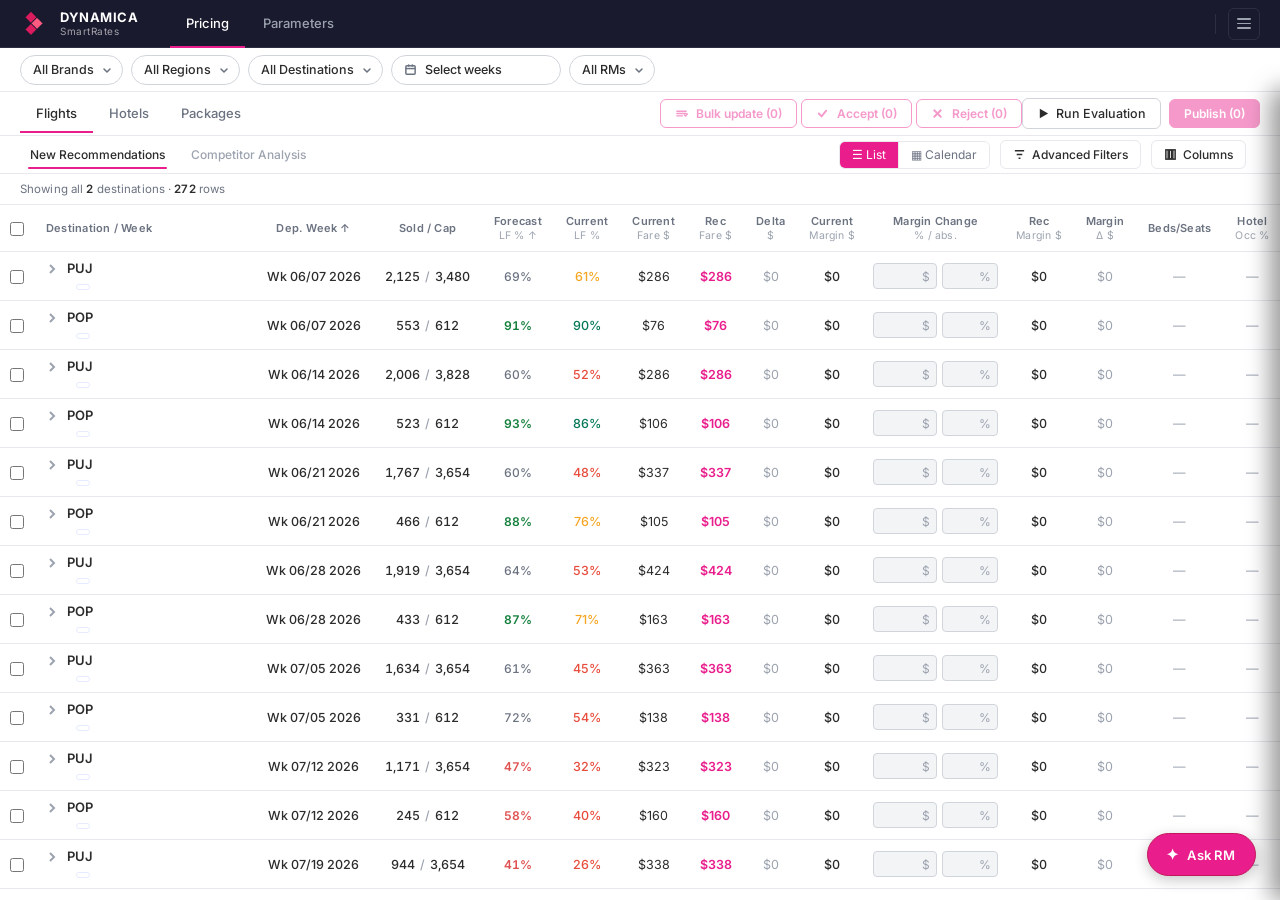
==== commit 42fa5c26: "Packages band, bulk actions on Flights/Hotels, working Parameters filters - Filters: pill markup shi" ====
--- a/data/flight.html
+++ b/data/flight.html
@@ -1297,7 +1297,7 @@
 
     /* Flight-date aggregate row (3rd tree level — between route and cabin leaf) */
     tr.row-date td { background: #f4f6f9; }
-    tr.row-date td:first-child { padding-left: 56px; font-weight: 500; font-size: 12.5px; color: var(--text-primary); }
+    tr.row-date td:nth-child(2) { padding-left: 56px; font-weight: 500; font-size: 12.5px; color: var(--text-primary); }
     tr.row-date td {
       padding-top: 7px;
       padding-bottom: 7px;
@@ -1328,7 +1328,14 @@
     .class-chip-biz { background: rgba(90, 48, 168, 0.08);  color: #5a30a8; border-color: rgba(90, 48, 168, 0.35); }
 
     /* Leaf (cabin class) row — indented one step deeper than date row */
-    tr.row-unit td:first-child { padding-left: 80px !important; }
+    tr.row-unit td:nth-child(2) { padding-left: 80px !important; }
+
+    /* Values centered under their headers; the name column stays left-aligned */
+    #recsTable thead th, #recsTable tbody td { text-align: center; }
+    #recsTable thead th:nth-child(2), #recsTable tbody td:nth-child(2) { text-align: left; }
+    #recsTable tr.row-property td:nth-child(2) { font-weight: 600; font-size: 13px; }
+    #recsTable tr.row-bedtype td:nth-child(2) { font-weight: 500; padding-left: 28px; }
+    #recsTable .price-change-pair { justify-content: center; }
 
     /* ── Chg $ / Chg % inline adjustment columns ─────────────── */
     td.chg-cell { padding: 4px 8px; }
@@ -1499,6 +1506,38 @@
   <div id="alertsTooltipBody"></div>
 </div>
 
+<!-- ── Bulk margin update modal (Fizz styling) ── -->
+<div class="bulk-backdrop" id="bulkBackdrop" aria-hidden="true">
+  <div class="bulk-modal" role="dialog" aria-modal="true" aria-labelledby="bulkTitle">
+    <div class="bulk-modal-header">
+      <div>
+        <div class="bulk-modal-title" id="bulkTitle">Bulk margin update</div>
+        <div class="bulk-modal-sub" id="bulkSub">0 flights selected</div>
+      </div>
+      <button class="bulk-modal-close" type="button" aria-label="Close" onclick="closeBulkModal()">
+        <svg width="14" height="14" viewBox="0 0 14 14" fill="none" stroke="currentColor" stroke-width="1.8" stroke-linecap="round" aria-hidden="true"><line x1="3" y1="3" x2="11" y2="11"/><line x1="11" y1="3" x2="3" y2="11"/></svg>
+      </button>
+    </div>
+    <div class="bulk-modal-body">
+      <div class="bulk-type-row" role="radiogroup" aria-label="Adjustment type">
+        <label class="bulk-type-opt"><input type="radio" name="bulkType" value="pct" checked onchange="refreshBulkPreview()"><span>Percentage (%)</span></label>
+        <label class="bulk-type-opt"><input type="radio" name="bulkType" value="amt" onchange="refreshBulkPreview()"><span>Amount ($)</span></label>
+      </div>
+      <div class="bulk-value-row">
+        <label for="bulkValue">Adjustment</label>
+        <input type="text" inputmode="decimal" id="bulkValue" placeholder="e.g. 5 or -3" oninput="priceInputSanitize(this);refreshBulkPreview()" onkeydown="if(event.key==='Enter'){applyBulkChange();}">
+        <span class="bulk-unit" id="bulkUnit">%</span>
+      </div>
+      <div class="bulk-hint">Applied to each flight date's <b>current margin</b>. Positive raises, negative lowers.</div>
+      <div class="bulk-preview" id="bulkPreview"></div>
+    </div>
+    <div class="bulk-modal-footer">
+      <button class="bulk-btn-ghost" type="button" onclick="closeBulkModal()">Cancel</button>
+      <button class="bulk-btn-primary" type="button" id="bulkApplyBtn" disabled onclick="applyBulkChange()">Apply to 0 flights</button>
+    </div>
+  </div>
+</div>
+
 <div class="re-toast" id="reToast">
   <span class="spinner"></span>
   <span class="check">✓</span>
@@ -1577,25 +1616,13 @@
   <!-- ── Filter Bar ── -->
   <div class="filter-bar" id="filterBar">
     <div class="ms-wrap" id="fBrand">
-      <button class="ms-trigger" onclick="toggleFilter('fBrand')">
-        <span>All Brands</span>
-        <svg width="10" height="6" viewBox="0 0 10 6" fill="none"><path d="M1 1l4 4 4-4" stroke="#6b7280" stroke-width="1.5" stroke-linecap="round"/></svg>
-      </button>
-      <div class="ms-dropdown"><div class="ms-options"></div></div>
+      <button class="filter-pill ms-pill" type="button" aria-haspopup="listbox" aria-expanded="false"><span class="ms-trigger-text">All Brands</span><span class="ms-trigger-count" hidden></span></button>
     </div>
     <div class="ms-wrap" id="fRegion">
-      <button class="ms-trigger" onclick="toggleFilter('fRegion')">
-        <span>All Regions</span>
-        <svg width="10" height="6" viewBox="0 0 10 6" fill="none"><path d="M1 1l4 4 4-4" stroke="#6b7280" stroke-width="1.5" stroke-linecap="round"/></svg>
-      </button>
-      <div class="ms-dropdown"><div class="ms-options"></div></div>
+      <button class="filter-pill ms-pill" type="button" aria-haspopup="listbox" aria-expanded="false"><span class="ms-trigger-text">All Regions</span><span class="ms-trigger-count" hidden></span></button>
     </div>
     <div class="ms-wrap" id="fDestination">
-      <button class="ms-trigger" onclick="toggleFilter('fDestination')">
-        <span>All Destinations</span>
-        <svg width="10" height="6" viewBox="0 0 10 6" fill="none"><path d="M1 1l4 4 4-4" stroke="#6b7280" stroke-width="1.5" stroke-linecap="round"/></svg>
-      </button>
-      <div class="ms-dropdown"><div class="ms-options"></div></div>
+      <button class="filter-pill ms-pill" type="button" aria-haspopup="listbox" aria-expanded="false"><span class="ms-trigger-text">All Destinations</span><span class="ms-trigger-count" hidden></span></button>
     </div>
     <div class="ms-wrap" id="fDates">
       <button class="date-pill" onclick="toggleFilter('fDates')">
@@ -1610,11 +1637,7 @@
       <div class="date-pill-popover"></div>
     </div>
     <div class="ms-wrap" id="fRM">
-      <button class="ms-trigger" onclick="toggleFilter('fRM')">
-        <span>All RMs</span>
-        <svg width="10" height="6" viewBox="0 0 10 6" fill="none"><path d="M1 1l4 4 4-4" stroke="#6b7280" stroke-width="1.5" stroke-linecap="round"/></svg>
-      </button>
-      <div class="ms-dropdown"><div class="ms-options"></div></div>
+      <button class="filter-pill ms-pill" type="button" aria-haspopup="listbox" aria-expanded="false"><span class="ms-trigger-text">All RMs</span><span class="ms-trigger-count" hidden></span></button>
     </div>
   </div>
 
@@ -1624,6 +1647,20 @@
     <a href="hotel.html"   class="subtab">Hotels</a>
     <a href="pricing.html" class="subtab">Packages</a>
     <div class="subtab-spacer"></div>
+    <div class="pkg-toolbar">
+      <button class="accept-all-btn" id="bulkBtn" type="button" disabled onclick="openBulkModal()">
+        <svg width="13" height="13" viewBox="0 0 14 14" fill="none" stroke="currentColor" stroke-width="1.5" stroke-linecap="round" stroke-linejoin="round" aria-hidden="true"><path d="M2 4.5h10M2 7h10M2 9.5h6"/><path d="M10.2 8.6l1.1 1.1 2-2.2"/></svg>
+        <span class="bulk-btn-label">Bulk update (0)</span>
+      </button>
+      <button class="accept-all-btn" id="acceptSelBtn" type="button" disabled onclick="acceptSelected()">
+        <svg width="13" height="13" viewBox="0 0 14 14" fill="none" stroke="currentColor" stroke-width="2" stroke-linecap="round" stroke-linejoin="round" aria-hidden="true"><polyline points="3,7 6,10 11,4"/></svg>
+        <span class="accept-all-label">Accept (0)</span>
+      </button>
+      <button class="accept-all-btn" id="rejectSelBtn" type="button" disabled onclick="rejectSelected()">
+        <svg width="13" height="13" viewBox="0 0 14 14" fill="none" stroke="currentColor" stroke-width="2" stroke-linecap="round" aria-hidden="true"><line x1="3.5" y1="3.5" x2="10.5" y2="10.5"/><line x1="10.5" y1="3.5" x2="3.5" y2="10.5"/></svg>
+        <span class="reject-all-label">Reject (0)</span>
+      </button>
+    </div>
     <button class="btn btn-ghost" onclick="runEvaluation()" style="margin-right:8px;">
       <svg width="13" height="13" viewBox="0 0 14 14" fill="none" stroke="currentColor" stroke-width="1.8"><polygon points="3,2 12,7 3,12" fill="currentColor" stroke="none"/></svg>
       Run Evaluation
@@ -2319,7 +2356,8 @@
   const arrow = topSortDir === 'asc' ? '↑' : '↓';
   thead.innerHTML = `
     <tr>
-      <th style="min-width:320px;">Destination / Week</th>
+      <th class="col-select" title="Select all visible flights"><input class="row-select" id="selectAllRows" type="checkbox" aria-label="Select all visible flights" onclick="event.stopPropagation()" onchange="toggleAllVisibleSelection(this.checked)"></th>
+      <th style="min-width:220px;">Destination / Week</th>
       <th style="width:100px;cursor:pointer;user-select:none;" onclick="toggleTopSort()" title="Sort by departure week">Dep. Week <span class="sort-ind">${arrow}</span></th>
       <th class="text-right" style="width:110px;">Sold / Cap</th>
       <th class="text-right" style="width:85px;cursor:pointer;user-select:none;" onclick="toggleTopSort()" title="Sort by forecast LF">Forecast<span class="th-sub">LF % <span class="sort-ind">${arrow}</span></span></th>
@@ -2345,6 +2383,7 @@
   const tbody = document.getElementById('recsTableBody');
   const entries = [];
   let visibleLeaves = 0, totalLeaves = 0;
+  _renderedLeafIds = [];
   const visibleDestSet = new Set();
   const totalDestCount = FLIGHT_DATA.length;
 
@@ -2356,6 +2395,7 @@
 
     for (let weekIdx = 0; weekIdx < weekCount; weekIdx++) {
       const dwKey = `${dest.id}::${weekIdx}`;
+      _fltMarginScopeLeaves('dw', dest.id, weekIdx, '', '').forEach(lf => _renderedLeafIds.push(lf.dayId));
       const dwOpen = expandedDestWeeks.has(dwKey);
 
       // Determine which routes pass at this week
@@ -2389,14 +2429,14 @@
       // ── Level 1: Destination + Week row ──
       entryRows.push(`
         <tr class="row-property" onclick="toggleDestWeek('${dwKey}')" style="cursor:pointer;">
+          ${fltSelectionCell('dw', dest.id, weekIdx, '', '')}
           <td>
             <button class="expand-btn ${dwOpen ? 'open' : ''}" onclick="event.stopPropagation();toggleDestWeek('${dwKey}')">${chevron(dwOpen)}</button>
             <span style="font-weight:600;">${dest.name}</span>
-            <span style="font-weight:400;color:var(--text-muted);margin-left:6px;">- ${weekDisplay}</span>
             <div class="row-region">${regionBadge(dest.region)}</div>
           </td>
           <td><span style="font-weight:500;">${weekDisplay}</span></td>
-          <td class="text-right num">${dwAgg.sold.toLocaleString()}<span style="color:var(--text-muted);margin:0 5px;">/</span>${dwAgg.capacity.toLocaleString()}</td>
+          <td class="text-right num">${Math.round(dwAgg.sold).toLocaleString()}<span style="color:var(--text-muted);margin:0 5px;">/</span>${Math.round(dwAgg.capacity).toLocaleString()}</td>
           <td class="text-right">${lfPill(dwAgg.forecastLF)}</td>
           <td class="text-right">${lfText(dwAgg.lf)}</td>
           <td class="text-right">${fmt$(dwAgg.avgCurrentFare)}</td>
@@ -2434,6 +2474,7 @@
         const rtMarginAdj = _fltMarginScopeAvg('rt', dest.id, weekIdx, route.id);
         entryRows.push(`
           <tr class="row-bedtype clickable" onclick="toggleRoute('${routeKey}')" style="cursor:pointer;">
+            ${fltSelectionCell('rt', dest.id, weekIdx, route.id, '')}
             <td>
               <button class="expand-btn ${routeOpen ? 'open' : ''}" onclick="event.stopPropagation();toggleRoute('${routeKey}')">${chevron(routeOpen)}</button>
               <span class="font-mono" style="font-weight:500;">${route.flightNum}</span>
@@ -2441,7 +2482,7 @@
               ${flightCatBadge(route.category)}
             </td>
             <td class="text-muted">—</td>
-            <td class="text-right num">${rAgg.sold.toLocaleString()}<span style="color:var(--text-muted);margin:0 5px;">/</span>${rAgg.capacity.toLocaleString()}</td>
+            <td class="text-right num">${Math.round(rAgg.sold).toLocaleString()}<span style="color:var(--text-muted);margin:0 5px;">/</span>${Math.round(rAgg.capacity).toLocaleString()}</td>
             <td class="text-right">${lfPill(rAgg.forecastLF)}</td>
             <td class="text-right">${lfText(rAgg.lf)}</td>
             <td class="text-right">${fmt$(rAgg.avgCurrentFare)}</td>
@@ -2480,13 +2521,14 @@
 
           entryRows.push(`
             <tr class="row-date${dayState ? ' row-' + dayState : ''}">
+              ${fltSelectionCell('dt', dest.id, weekIdx, route.id, day.id)}
               <td>
                 <span class="row-indent-spacer"></span>
                 <span>${shortDate(day.departureDate)}</span>
                 <span style="color:var(--text-muted);font-size:10.5px;margin-left:6px;">${day.departureTime}</span>
               </td>
               <td class="text-muted">—</td>
-              <td class="text-right num">${totalSold.toLocaleString()}<span style="color:var(--text-muted);margin:0 5px;">/</span>${totalCap.toLocaleString()}</td>
+              <td class="text-right num">${Math.round(totalSold).toLocaleString()}<span style="color:var(--text-muted);margin:0 5px;">/</span>${Math.round(totalCap).toLocaleString()}</td>
               <td class="text-right">${lfPill(blendForecast)}</td>
               <td class="text-right">${lfText(blendLF)}</td>
               <td class="text-right">${fmt$(blendCurrFare)}</td>
@@ -2530,10 +2572,11 @@
 
   const allRows = entries.flatMap(e => e.rows);
   if (visibleDestSet.size === 0 && (advFiltersActive() || headerFiltersActive())) {
-    allRows.push('<tr><td colspan="17" style="text-align:center;color:var(--text-muted);padding:32px;">No results match current filters</td></tr>');
+    allRows.push('<tr><td colspan="18" style="text-align:center;color:var(--text-muted);padding:32px;">No results match current filters</td></tr>');
   }
 
   tbody.innerHTML = allRows.join('');
+  afterSelectionRender();
 
   const rcb = document.getElementById('rowCountBar');
   if (rcb) {
@@ -2839,6 +2882,130 @@
 // ── Exposure panel (booking curve + fare history) ─────────
 // The 27 MB booking-curve export is loaded on demand the first time a curve is
 // opened, rather than on every page load.
+// ── Row selection + bulk actions (mirrors the Packages tab) ─────────
+const selectedLeafIds = new Set();   // flight-date ids
+let _renderedLeafIds = [];           // every flight-date id in the current (filtered) table
+
+function fltSelectionCell(scope, destId, weekIdx, routeId, dayId) {
+  const ids = _fltMarginScopeLeaves(scope, destId, Number(weekIdx), routeId, dayId).map(lf => lf.dayId);
+  const sel = ids.filter(id => selectedLeafIds.has(id)).length;
+  const checked = ids.length > 0 && sel === ids.length;
+  const indeterminate = sel > 0 && sel < ids.length;
+  const args = `'${scope}','${destId}','${weekIdx}','${routeId || ''}','${dayId || ''}'`;
+  return `<td class="col-select"><input class="row-select" type="checkbox" ${checked ? 'checked' : ''} ${indeterminate ? 'data-indeterminate="1"' : ''} ${ids.length ? '' : 'disabled'}
+      title="${sel} of ${ids.length} selected" onclick="event.stopPropagation()" onchange="toggleFltSelection(${args}, this.checked)"></td>`;
+}
+function toggleFltSelection(scope, destId, weekIdx, routeId, dayId, checked) {
+  _fltMarginScopeLeaves(scope, destId, Number(weekIdx), routeId, dayId).forEach(lf => {
+    if (checked) selectedLeafIds.add(lf.dayId); else selectedLeafIds.delete(lf.dayId);
+  });
+  renderRecsTable();
+}
+function toggleAllVisibleSelection(checked) {
+  _renderedLeafIds.forEach(id => { if (checked) selectedLeafIds.add(id); else selectedLeafIds.delete(id); });
+  renderRecsTable();
+}
+function afterSelectionRender() {
+  document.querySelectorAll('#recsTable input.row-select[data-indeterminate="1"]').forEach(cb => { cb.indeterminate = true; });
+  const all = document.getElementById('selectAllRows');
+  if (all) {
+    const n = _renderedLeafIds.filter(id => selectedLeafIds.has(id)).length;
+    all.checked = _renderedLeafIds.length > 0 && n === _renderedLeafIds.length;
+    all.indeterminate = n > 0 && n < _renderedLeafIds.length;
+  }
+  syncBulkToolbar();
+}
+function selectedLeaves() {
+  return [..._renderedLeafIds.filter(id => selectedLeafIds.has(id)), ...[...selectedLeafIds].filter(id => !_renderedLeafIds.includes(id))]
+    .map(id => getFlightDateById(id)).filter(Boolean);
+}
+function syncBulkToolbar() {
+  const n = selectedLeafIds.size;
+  const setBtn = (id, cls, text) => { const b = document.getElementById(id); if (!b) return; b.querySelector('.' + cls).textContent = text; b.disabled = n === 0; };
+  setBtn('bulkBtn',      'bulk-btn-label',   `Bulk update (${n.toLocaleString()})`);
+  setBtn('acceptSelBtn', 'accept-all-label', `Accept (${n.toLocaleString()})`);
+  setBtn('rejectSelBtn', 'reject-all-label', `Reject (${n.toLocaleString()})`);
+}
+function _setDayRec(day, mode) {
+  dayLeafKeys(day).forEach(key => {
+    if (mode === 'accept') {
+      const cd = getClassData(day, key.split('::')[1]);
+      if (cd) { fareOverrides[key] = cd.recFare; acceptedRecs.add(key); rejectedRecs.delete(key); }
+    } else {
+      rejectedRecs.add(key); acceptedRecs.delete(key); delete fareOverrides[key];
+    }
+  });
+}
+function acceptSelected() {
+  const hits = selectedLeaves().filter(h => !h.date.locked);
+  if (!hits.length) return;
+  hits.forEach(h => _setDayRec(h.date, 'accept'));
+  selectedLeafIds.clear();
+  renderRecsTable(); updatePublishBadge();
+  showToast(`Accepted ${hits.length.toLocaleString()} recommendation${hits.length === 1 ? '' : 's'}`);
+}
+function rejectSelected() {
+  const hits = selectedLeaves().filter(h => !h.date.locked);
+  if (!hits.length) return;
+  hits.forEach(h => _setDayRec(h.date, 'reject'));
+  selectedLeafIds.clear();
+  renderRecsTable(); updatePublishBadge();
+  showToast(`Rejected ${hits.length.toLocaleString()} recommendation${hits.length === 1 ? '' : 's'}`);
+}
+// Bulk margin update modal (Fizz styling; applies a % or $ change to current margin)
+function bulkChangeType() { return document.querySelector('input[name="bulkType"]:checked')?.value || 'pct'; }
+function bulkLeaves() {
+  return selectedLeaves().map(h => ({ hit: h, dayId: h.date.id, currentMargin: Number(h.date.currentMargin) || 0 }));
+}
+function refreshBulkPreview() {
+  const type = bulkChangeType();
+  document.getElementById('bulkUnit').textContent = type === 'pct' ? '%' : '$';
+  const v = priceInputNumber(document.getElementById('bulkValue').value);
+  const leaves = bulkLeaves();
+  const applyBtn = document.getElementById('bulkApplyBtn');
+  const preview = document.getElementById('bulkPreview');
+  applyBtn.textContent = `Apply to ${leaves.length.toLocaleString()} flight${leaves.length === 1 ? '' : 's'}`;
+  if (v == null || v === 0 || !leaves.length) { applyBtn.disabled = true; preview.innerHTML = ''; return; }
+  applyBtn.disabled = false;
+  const newMargin = lf => Math.round(type === 'pct' ? lf.currentMargin * (1 + v / 100) : lf.currentMargin + v);
+  const sample = leaves.slice(0, 3).map(lf => {
+    const label = [lf.hit.destination?.name, lf.hit.route?.flightNum, shortDate(lf.hit.date.departureDate)].filter(Boolean).join(' · ');
+    return `<div class="bulk-preview-row"><span title="${label}">${label}</span><span>${fmt$(lf.currentMargin)} → <b>${fmt$(newMargin(lf))}</b></span></div>`;
+  }).join('');
+  const more = leaves.length > 3 ? `<div class="bulk-preview-more">… and ${(leaves.length - 3).toLocaleString()} more</div>` : '';
+  preview.innerHTML = '<div class="bulk-preview-title">Preview</div>' + sample + more;
+}
+function openBulkModal() {
+  const leaves = bulkLeaves();
+  if (!leaves.length) return;
+  document.getElementById('bulkSub').textContent = `${leaves.length.toLocaleString()} flight${leaves.length === 1 ? '' : 's'} selected`;
+  const input = document.getElementById('bulkValue');
+  input.value = '';
+  refreshBulkPreview();
+  const bd = document.getElementById('bulkBackdrop');
+  bd.classList.add('is-open'); bd.setAttribute('aria-hidden', 'false');
+  setTimeout(() => input.focus(), 30);
+}
+function closeBulkModal() {
+  const bd = document.getElementById('bulkBackdrop');
+  bd.classList.remove('is-open'); bd.setAttribute('aria-hidden', 'true');
+}
+function applyBulkChange() {
+  const v = priceInputNumber(document.getElementById('bulkValue').value);
+  const leaves = bulkLeaves();
+  if (v == null || v === 0 || !leaves.length) return;
+  const type = bulkChangeType();
+  closeBulkModal();
+  _fltApplyMarginChange(leaves, type === 'pct' ? (lf => lf.currentMargin * (v / 100)) : v);
+  selectedLeafIds.clear();
+  renderRecsTable();
+  showToast(`${leaves.length.toLocaleString()} margin${leaves.length === 1 ? '' : 's'} updated (${v > 0 ? '+' : ''}${type === 'pct' ? v + '%' : '$' + v})`);
+}
+document.addEventListener('keydown', e => {
+  if (e.key === 'Escape' && document.getElementById('bulkBackdrop')?.classList.contains('is-open')) closeBulkModal();
+});
+document.addEventListener('click', e => { if (e.target.id === 'bulkBackdrop') closeBulkModal(); });
+
 function _fltMarginScopeLeaves(scope, destId, weekIdx, routeId, dayId) {
   const out = [];
   const dest = FLIGHT_DATA.find(d => d.id === destId);
@@ -4487,6 +4654,7 @@
 // ── Init ───────────────────────────────────────────────────
 function _initApp() {
   updatePublishBadge();
+  syncBulkToolbar();
   Filters.populateStandard({
     onAnyChange: (active) => {
       headerFilters = active;
@@ -5279,21 +5447,21 @@
    ══════════════════════════════════════════════════════════════════ */
 (function() {
   const COLUMN_DEFS = [
-    { id: 'depWeek',       label: 'Dep. Week',        col: 2,  locked: true },
-    { id: 'soldCap',       label: 'Sold / Cap',       col: 3,  locked: true },
-    { id: 'forecastLF',    label: 'Forecast LF %',    col: 4 },
-    { id: 'currentLF',     label: 'Current LF %',     col: 5 },
-    { id: 'currentFare',   label: 'Current Fare $',   col: 6,  locked: true },
-    { id: 'recFare',       label: 'Rec Fare $',       col: 7,  locked: true },
-    { id: 'deltaDollar',   label: 'Delta $',          col: 8 },
-    { id: 'currentMargin', label: 'Current Margin $', col: 9 },
-    { id: 'marginChange',  label: 'Margin Change',    col: 10 },
-    { id: 'recMargin',     label: 'Rec Margin $',     col: 11 },
-    { id: 'marginDelta',   label: 'Margin Delta $',   col: 12 },
-    { id: 'bsRatio',       label: 'Beds/Seats',       col: 13 },
-    { id: 'hotelOcc',      label: 'Hotel Occ %',      col: 14 },
-    { id: 'flags',         label: 'Flags',            col: 15 },
-    { id: 'capAlert',      label: 'Alerts',           col: 16 },
+    { id: 'depWeek',       label: 'Dep. Week',        col: 3,  locked: true },
+    { id: 'soldCap',       label: 'Sold / Cap',       col: 4,  locked: true },
+    { id: 'forecastLF',    label: 'Forecast LF %',    col: 5 },
+    { id: 'currentLF',     label: 'Current LF %',     col: 6 },
+    { id: 'currentFare',   label: 'Current Fare $',   col: 7,  locked: true },
+    { id: 'recFare',       label: 'Rec Fare $',       col: 8,  locked: true },
+    { id: 'deltaDollar',   label: 'Delta $',          col: 9 },
+    { id: 'currentMargin', label: 'Current Margin $', col: 10 },
+    { id: 'marginChange',  label: 'Margin Change',    col: 11 },
+    { id: 'recMargin',     label: 'Rec Margin $',     col: 12 },
+    { id: 'marginDelta',   label: 'Margin Delta $',   col: 13 },
+    { id: 'bsRatio',       label: 'Beds/Seats',       col: 14 },
+    { id: 'hotelOcc',      label: 'Hotel Occ %',      col: 15 },
+    { id: 'flags',         label: 'Flags',            col: 16 },
+    { id: 'capAlert',      label: 'Alerts',           col: 17 },
   ];
   const columnVisibility = Object.fromEntries(COLUMN_DEFS.map(d => [d.id, true]));
   let built = false;
--- a/data/styles.css
+++ b/data/styles.css
@@ -808,6 +808,89 @@
   pointer-events: none;
 }
 
+/* ── Bulk price update modal (Fizz styling) ── */
+.bulk-backdrop {
+  position: fixed; inset: 0; background: rgba(26,26,46,0.55); z-index: 1200;
+  display: none; align-items: center; justify-content: center; padding: 24px;
+}
+.bulk-backdrop.is-open { display: flex; }
+.bulk-modal {
+  background: var(--surface); border-radius: 12px;
+  box-shadow: 0 24px 64px rgba(0,0,0,.28);
+  width: 460px; max-width: calc(100vw - 48px);
+  font-family: var(--font-sans);
+}
+.bulk-modal-header {
+  display: flex; align-items: flex-start; justify-content: space-between;
+  padding: 16px 22px 12px; border-bottom: 1px solid var(--border);
+}
+.bulk-modal-title { font-size: 15px; font-weight: 600; color: var(--text-primary); }
+.bulk-modal-sub { font-size: 12px; color: var(--text-secondary); margin-top: 2px; }
+.bulk-modal-close {
+  background: none; border: none; cursor: pointer; color: var(--text-muted);
+  padding: 4px; border-radius: 6px; display: inline-flex;
+}
+.bulk-modal-close:hover { background: #f3f4f8; color: var(--text-primary); }
+.bulk-modal-body { padding: 16px 22px; display: flex; flex-direction: column; gap: 14px; }
+.bulk-type-row { display: flex; gap: 10px; }
+.bulk-type-opt {
+  flex: 1; display: inline-flex; align-items: center; gap: 8px;
+  border: 1px solid var(--border-mid); border-radius: var(--radius);
+  padding: 9px 12px; font-size: 12.5px; font-weight: 500;
+  color: var(--text-primary); cursor: pointer;
+  transition: border-color .12s, background .12s;
+}
+.bulk-type-opt:hover { border-color: var(--accent); }
+.bulk-type-opt:has(input:checked) { border-color: var(--accent); background: rgba(233,30,140,0.05); }
+.bulk-type-opt input { accent-color: var(--accent); }
+.bulk-value-row { display: flex; align-items: center; gap: 10px; }
+.bulk-value-row label { font-size: 12px; color: var(--text-secondary); font-weight: 500; }
+.bulk-value-row input {
+  flex: 1; height: 34px; padding: 0 12px;
+  border: 1px solid var(--border-mid); border-radius: var(--radius);
+  font-family: var(--font-sans); font-size: 13.5px; font-weight: 500;
+  color: var(--text-primary); font-variant-numeric: tabular-nums;
+}
+.bulk-value-row input:focus { outline: 1.5px solid var(--accent); outline-offset: -1px; border-color: var(--accent); }
+.bulk-unit { font-size: 13px; font-weight: 600; color: var(--text-secondary); width: 16px; }
+.bulk-hint { font-size: 11px; color: var(--text-muted); line-height: 1.5; }
+.bulk-hint b { color: var(--text-secondary); }
+.bulk-preview { display: flex; flex-direction: column; gap: 4px; }
+.bulk-preview-title {
+  font-size: 10px; font-weight: 700; text-transform: uppercase;
+  letter-spacing: 0.06em; color: var(--text-muted); margin-bottom: 2px;
+}
+.bulk-preview-row {
+  display: flex; justify-content: space-between; gap: 12px;
+  font-size: 11.5px; color: var(--text-secondary); font-variant-numeric: tabular-nums;
+}
+.bulk-preview-row span:first-child { overflow: hidden; text-overflow: ellipsis; white-space: nowrap; min-width: 0; }
+.bulk-preview-row span:last-child { white-space: nowrap; flex-shrink: 0; }
+.bulk-preview-row b { color: var(--text-primary); }
+.bulk-preview-more { font-size: 11px; color: var(--text-muted); font-style: italic; }
+.bulk-modal-footer {
+  padding: 14px 22px 18px; border-top: 1px solid var(--border);
+  display: flex; justify-content: flex-end; gap: 8px;
+}
+.bulk-btn-ghost, .bulk-btn-primary {
+  font-family: var(--font-sans); font-size: 12.5px; font-weight: 600;
+  padding: 8px 16px; border-radius: var(--radius); cursor: pointer;
+  transition: background .12s, opacity .12s;
+}
+.bulk-btn-ghost { background: transparent; color: var(--text-secondary); border: 1px solid var(--border-mid); }
+.bulk-btn-ghost:hover { background: #f3f4f8; color: var(--text-primary); }
+.bulk-btn-primary { background: var(--accent); color: #fff; border: 1px solid var(--accent); }
+.bulk-btn-primary:hover:not(:disabled) { background: var(--accent-dim); border-color: var(--accent-dim); }
+.bulk-btn-primary:disabled { opacity: 0.45; cursor: default; }
+
+/* ── Shared row-select column (bulk selection) ── */
+table.data-table th.col-select,
+table.data-table tbody tr td.col-select {
+  width: 34px !important; min-width: 34px !important;
+  padding: 4px 6px !important; text-align: center;
+}
+input.row-select { width: 14px; height: 14px; accent-color: var(--accent); cursor: pointer; vertical-align: middle; }
+
 /* ── Shared toolbar buttons (Fizz styling) ── */
 .accept-all-btn {
   font-family: var(--font-sans); font-size: 12px; font-weight: 600;
